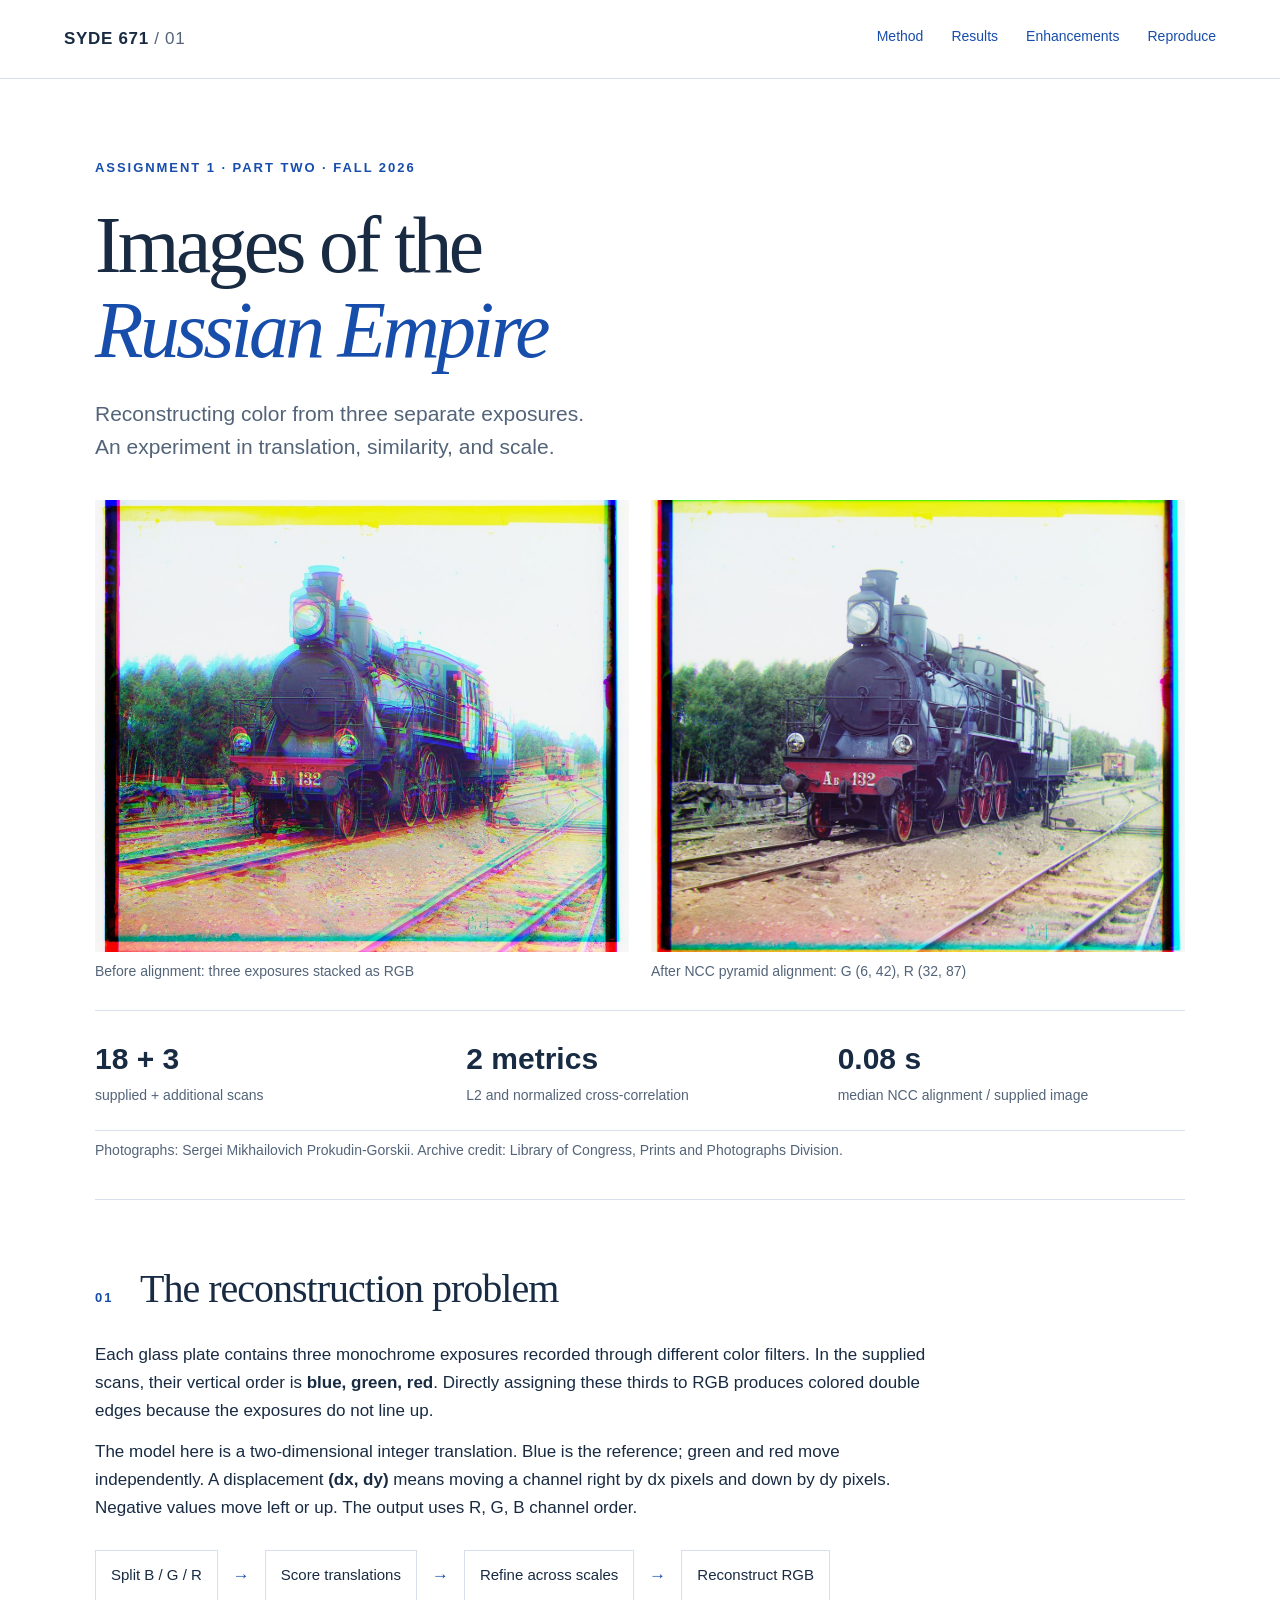
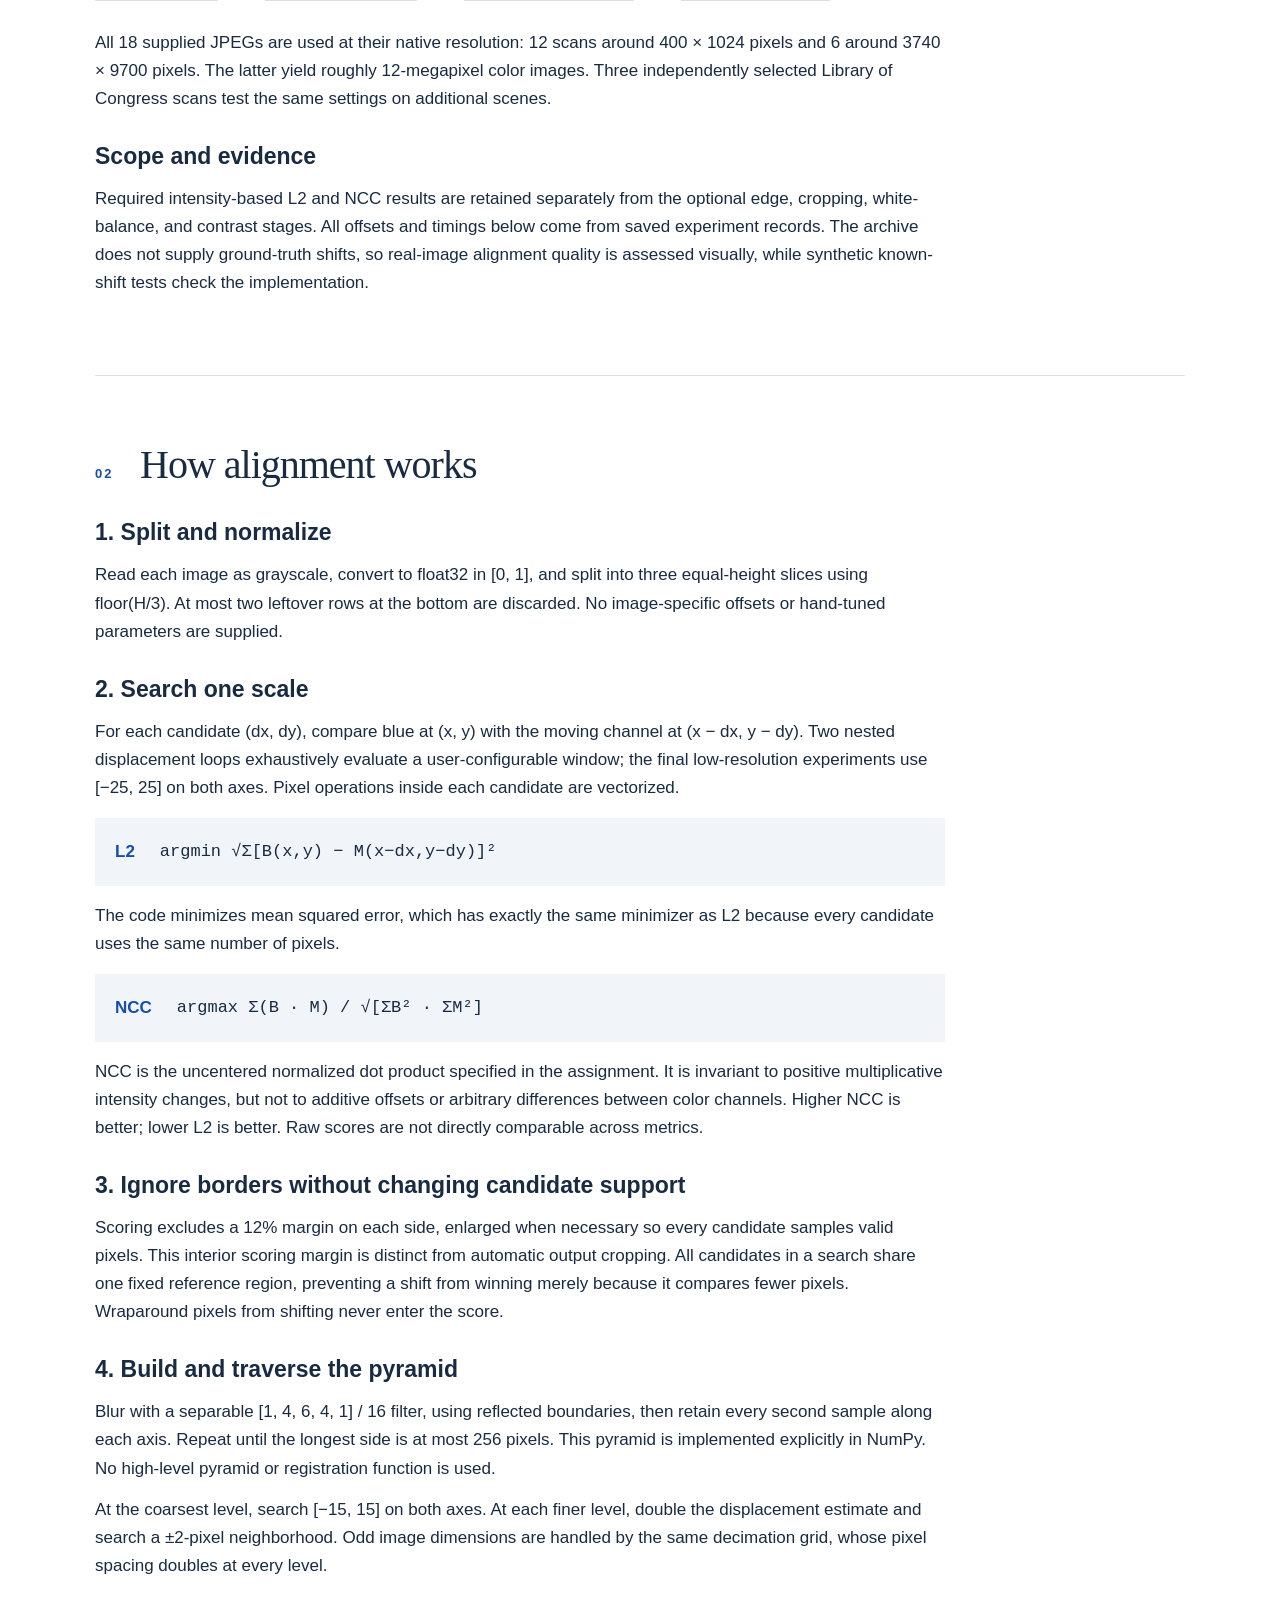
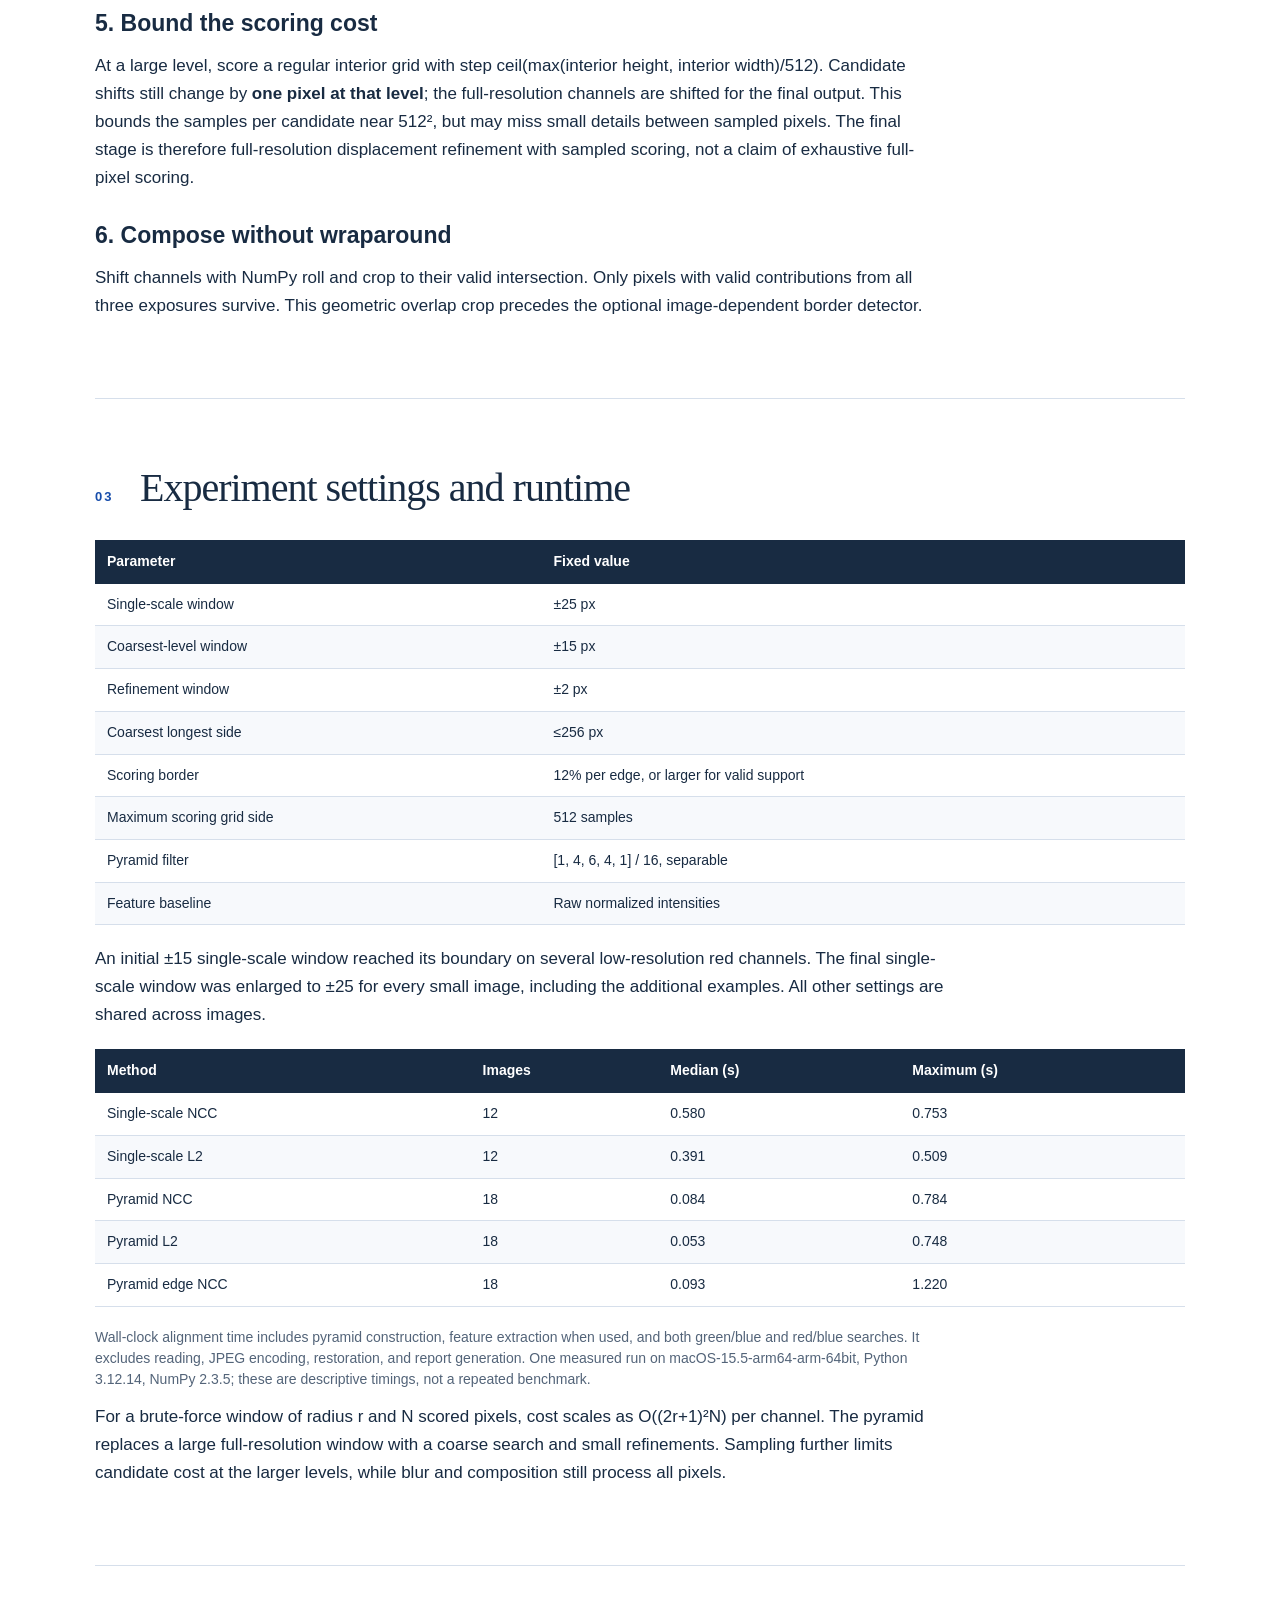
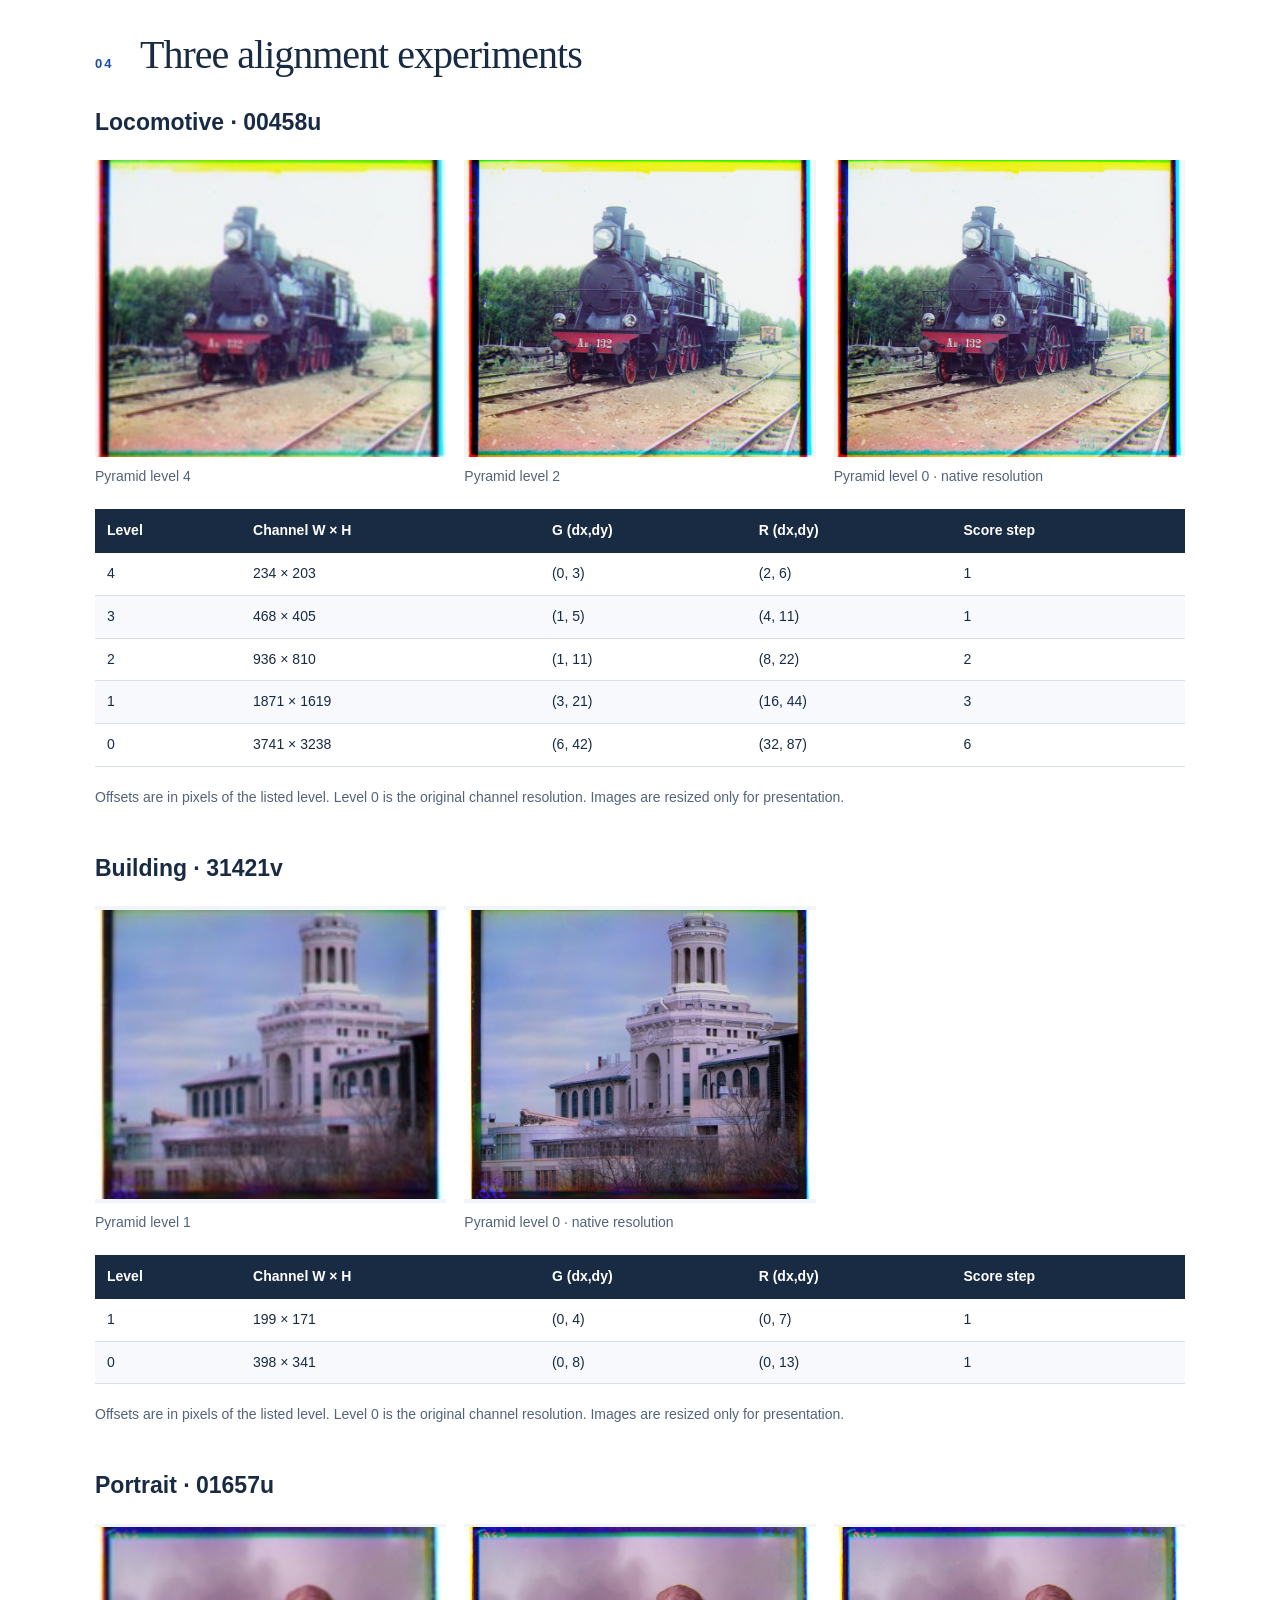
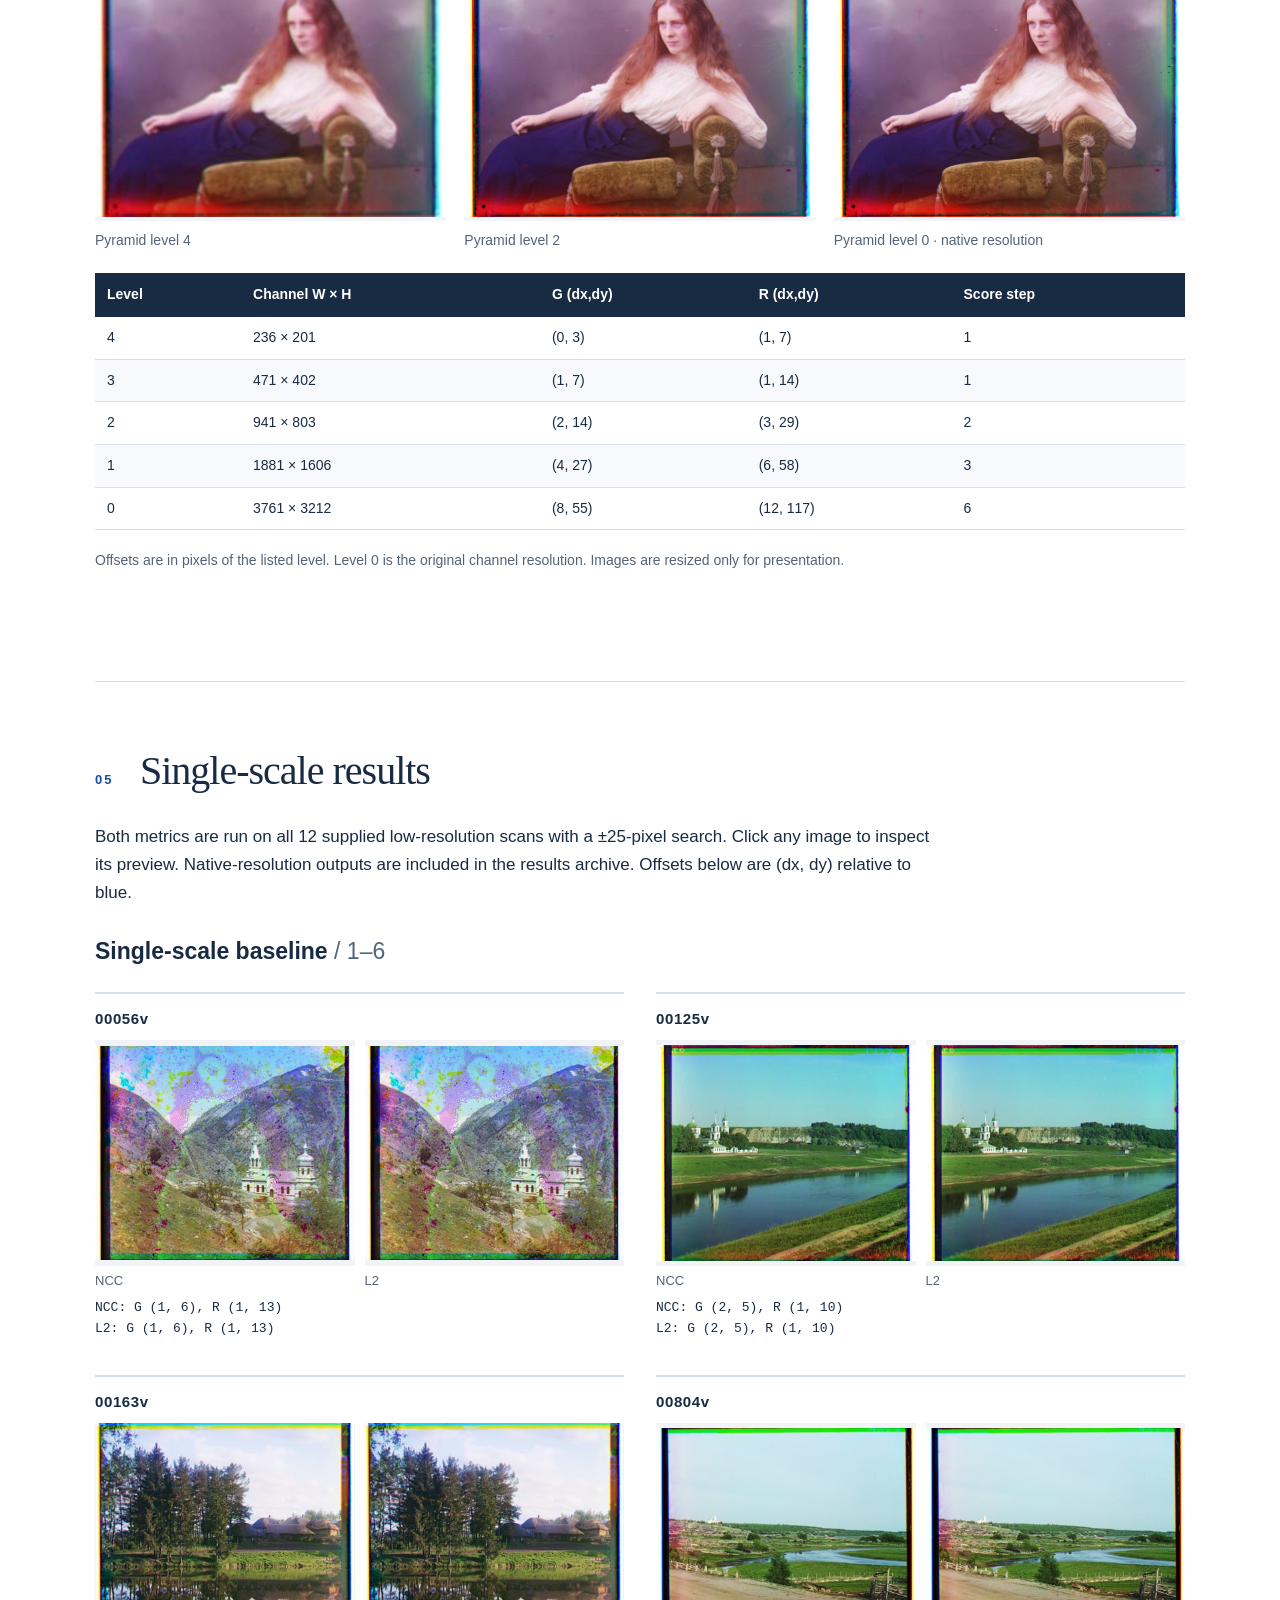
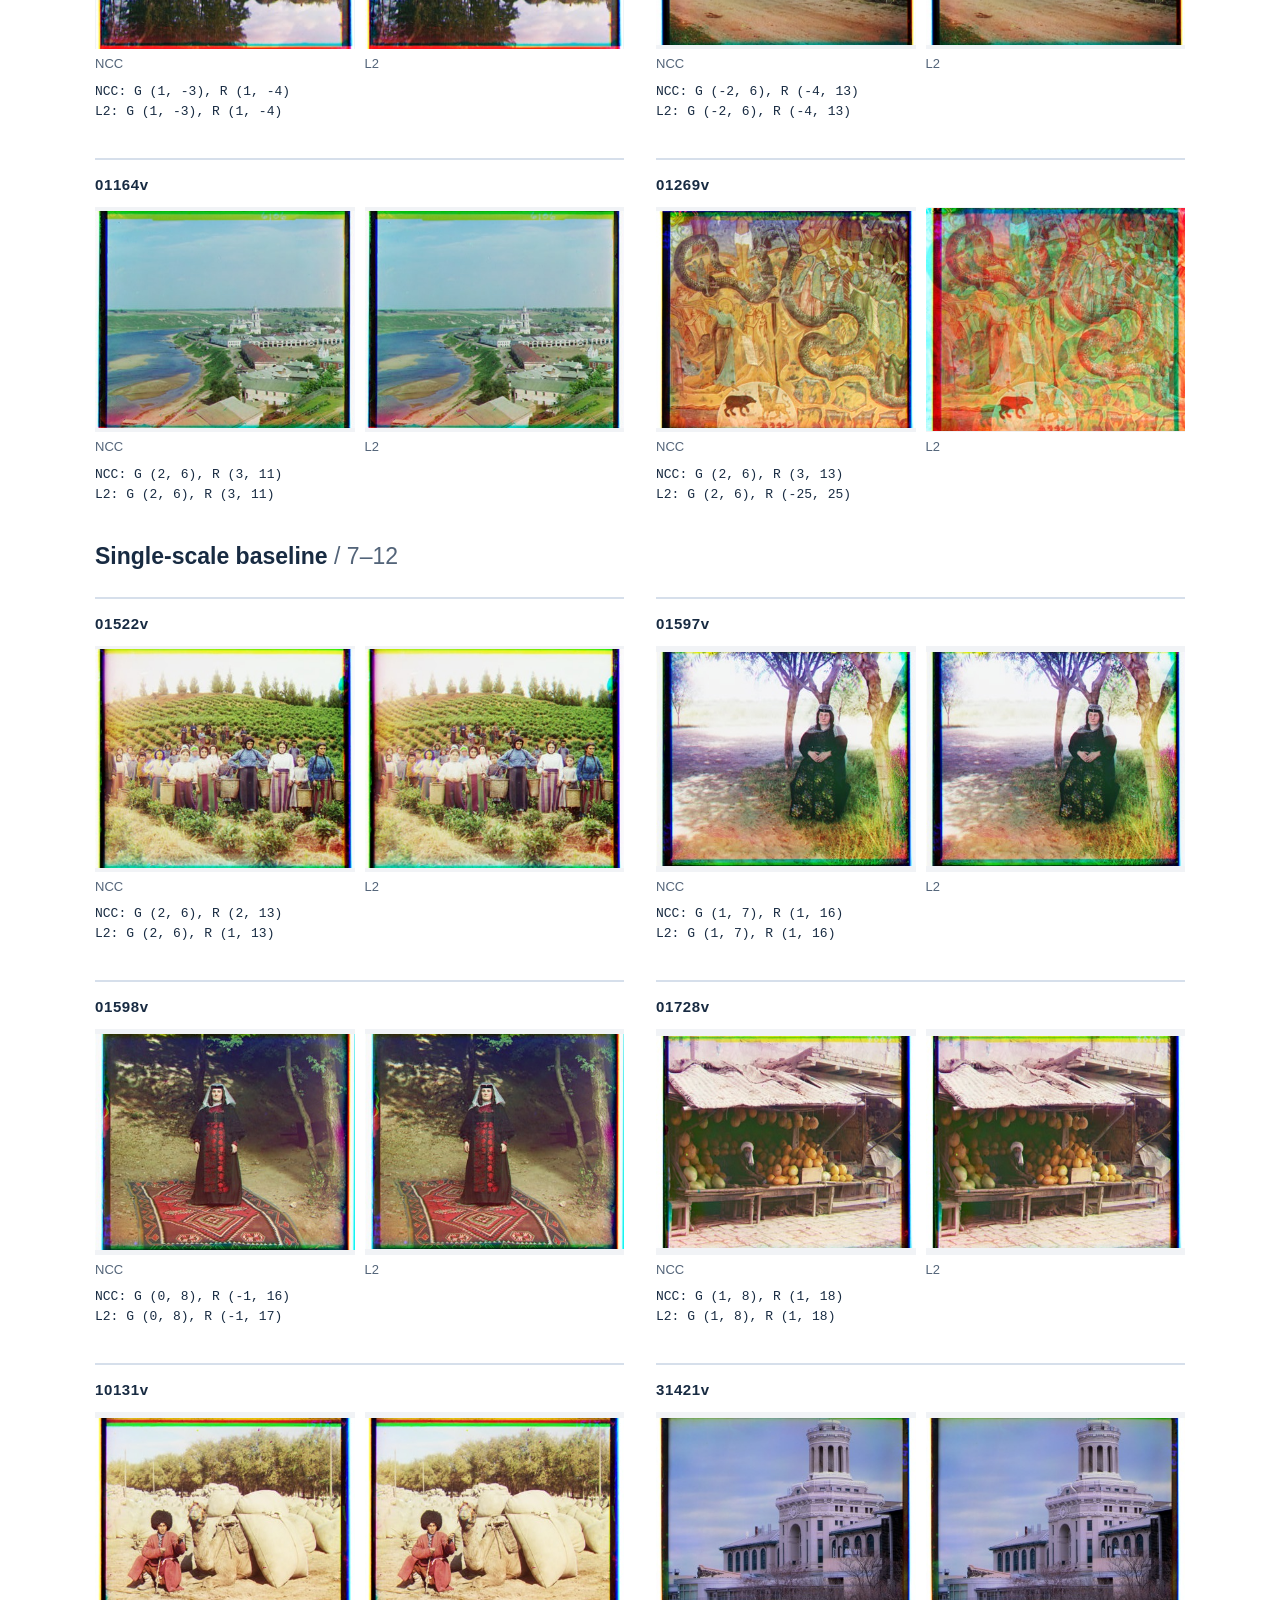
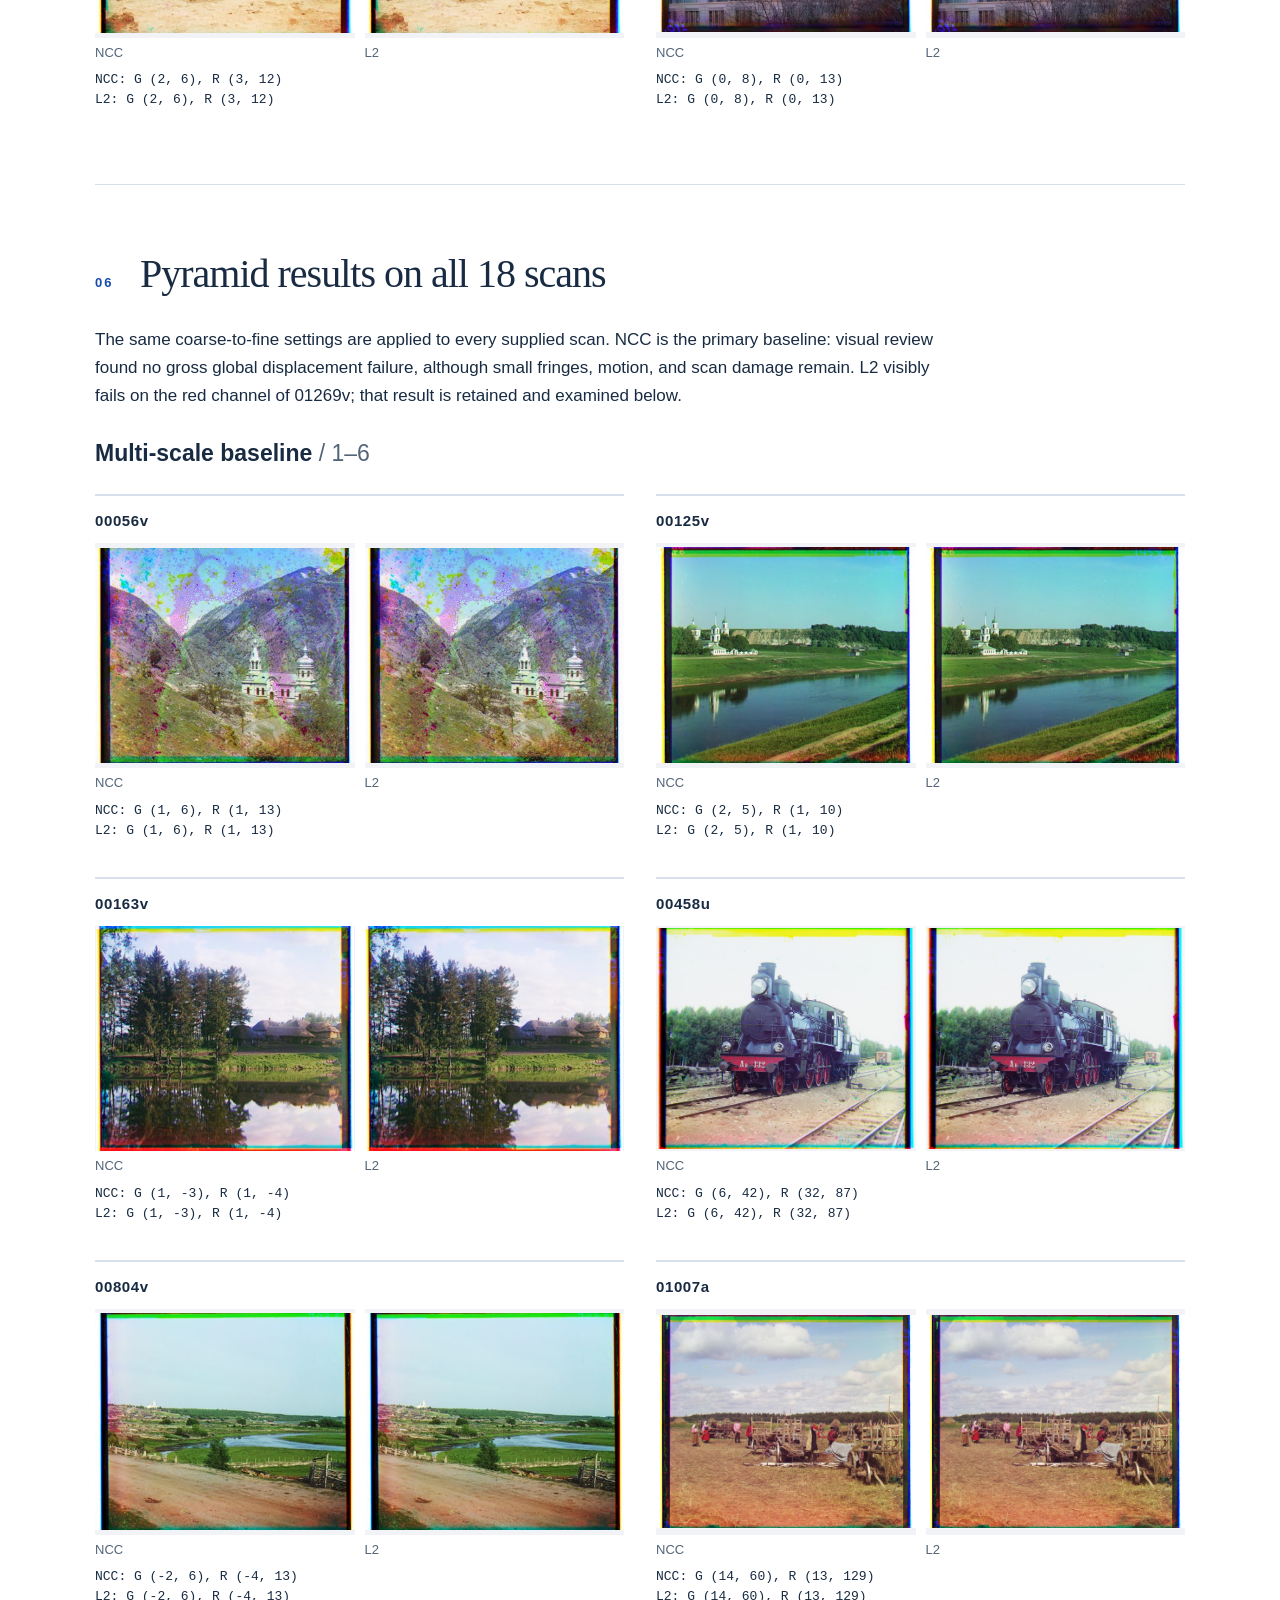
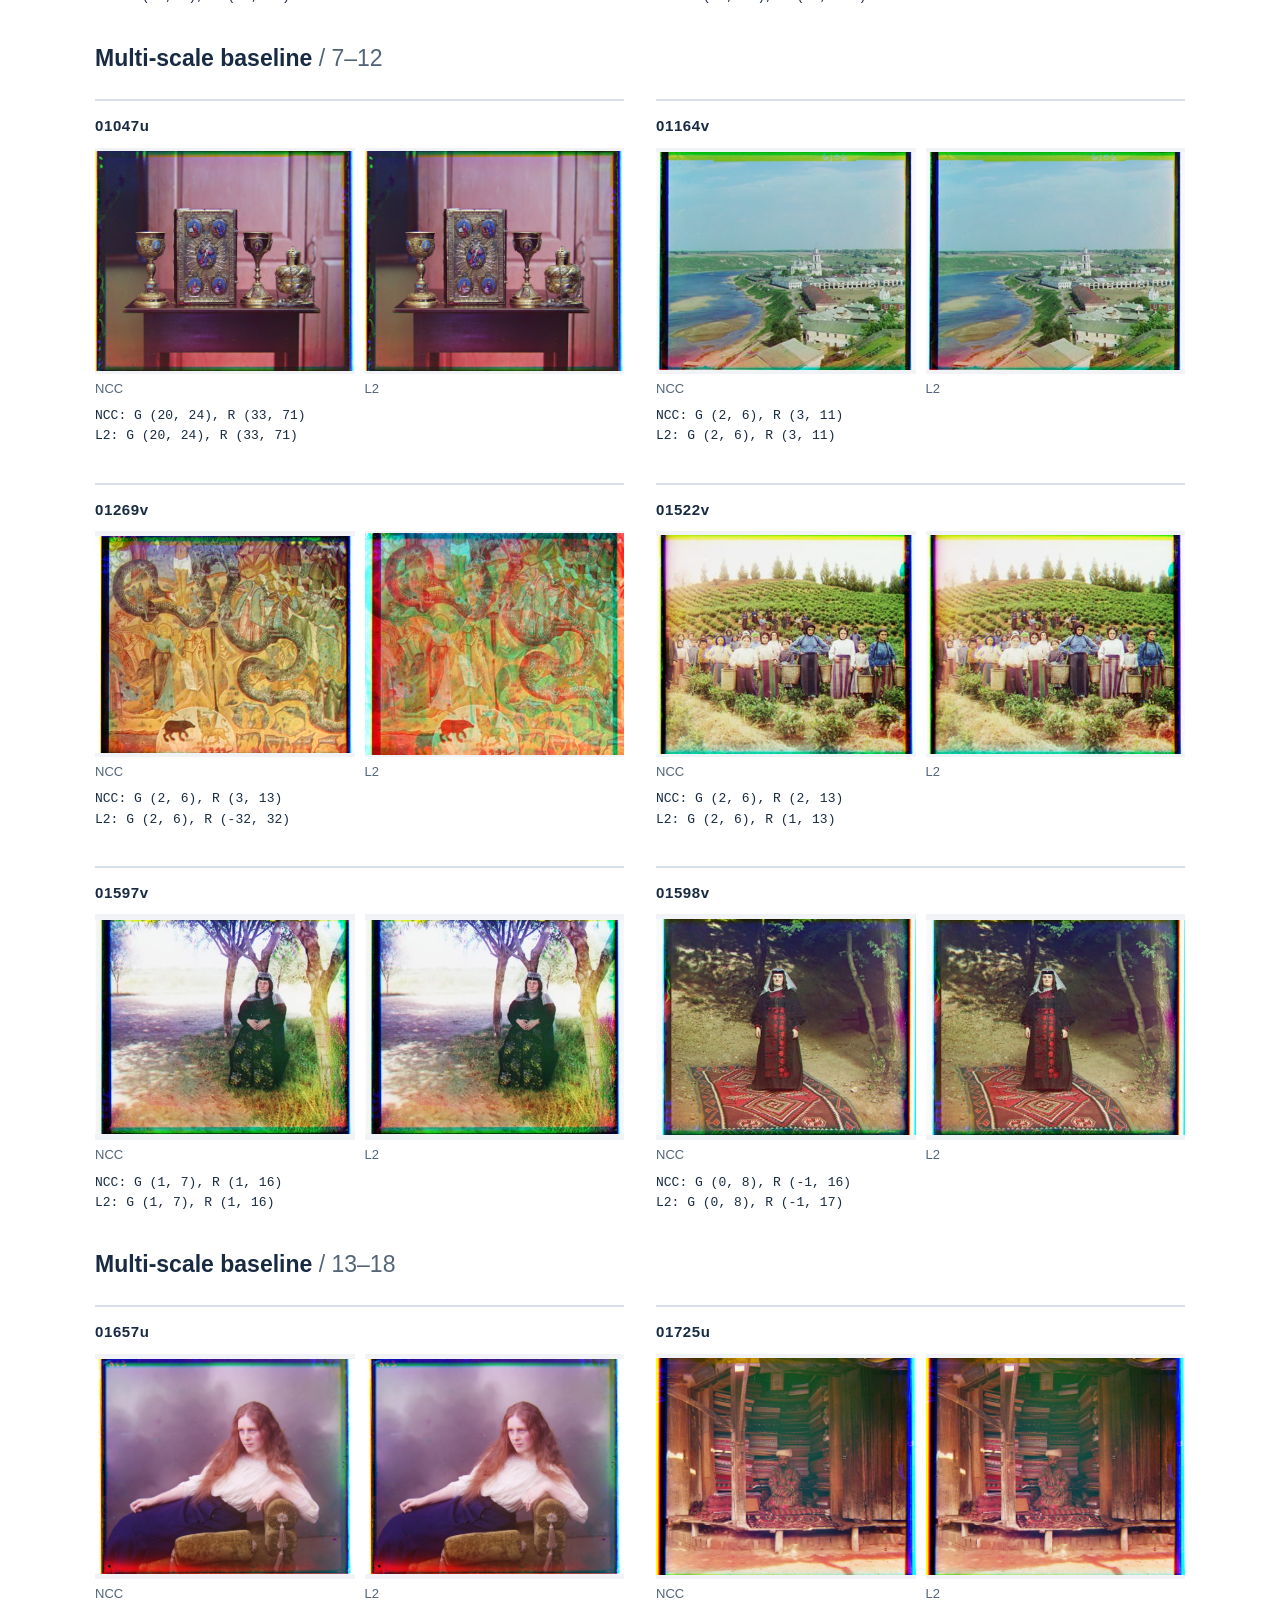
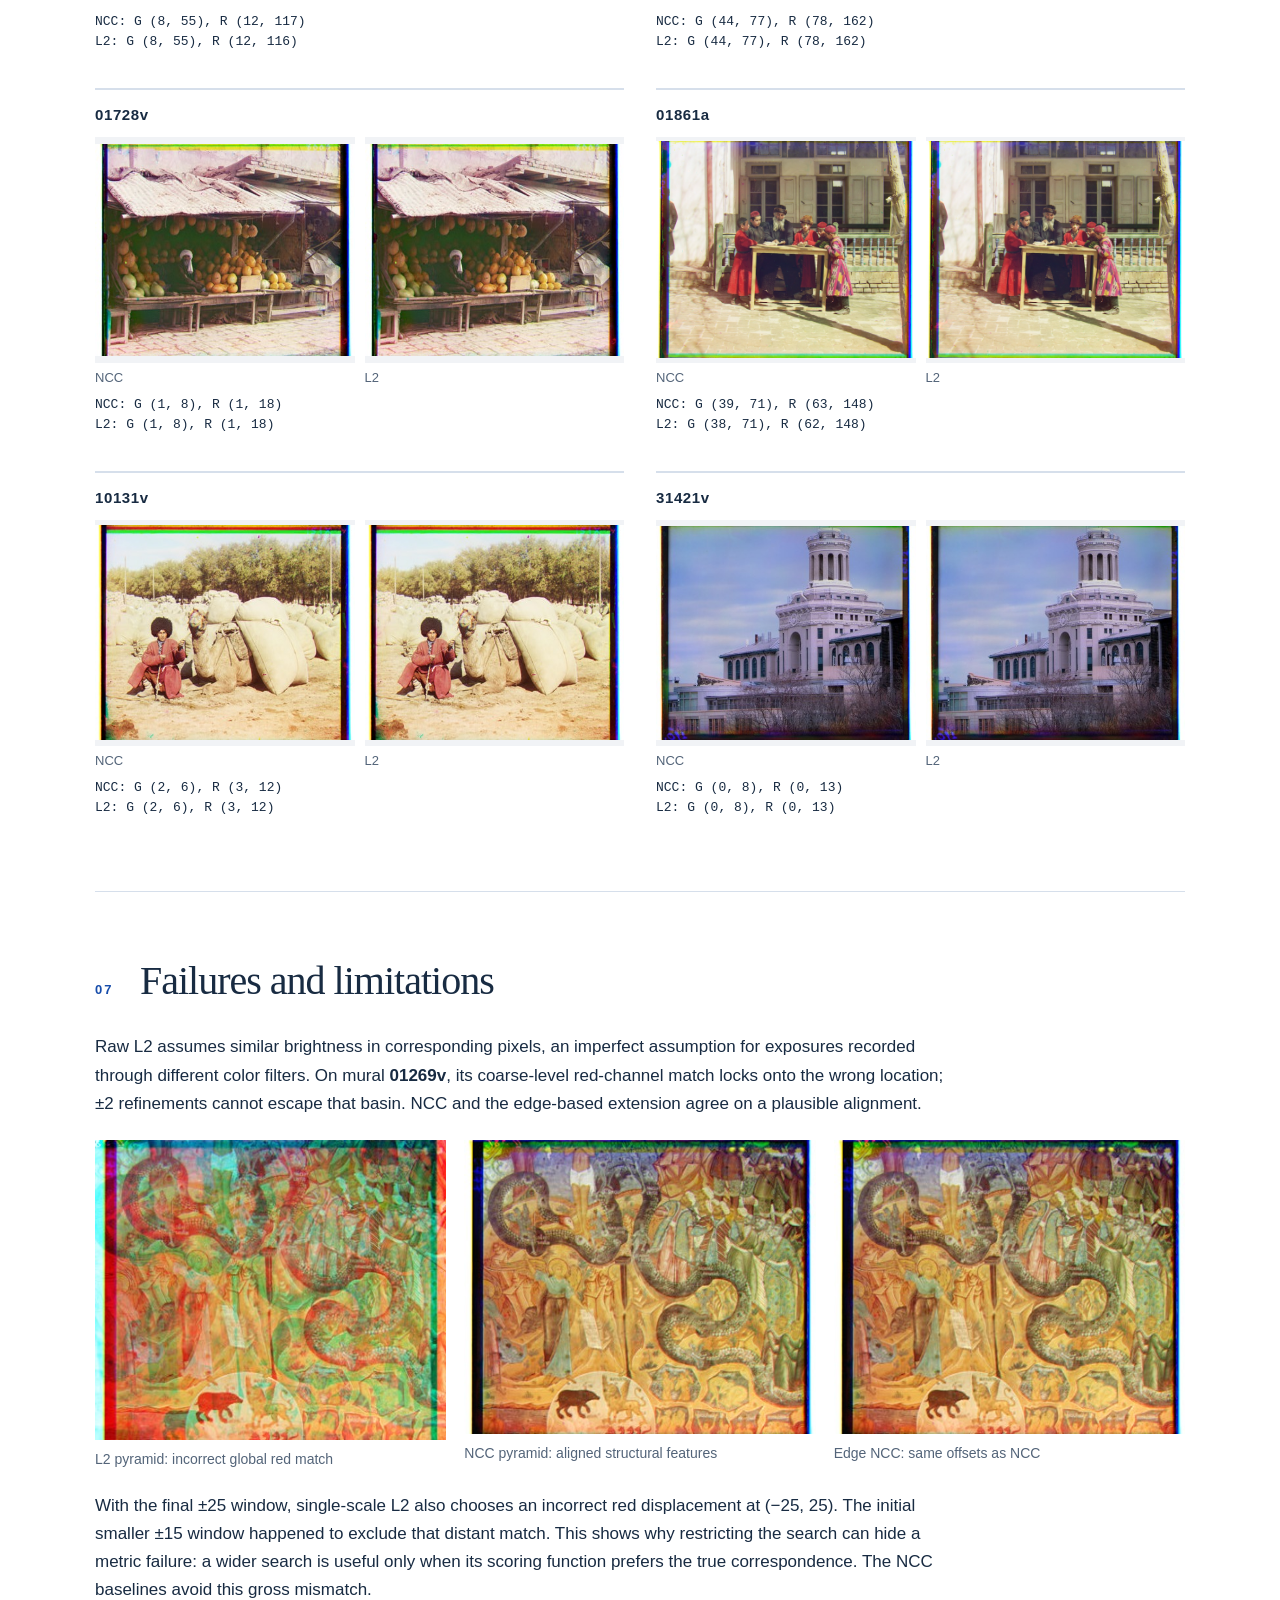
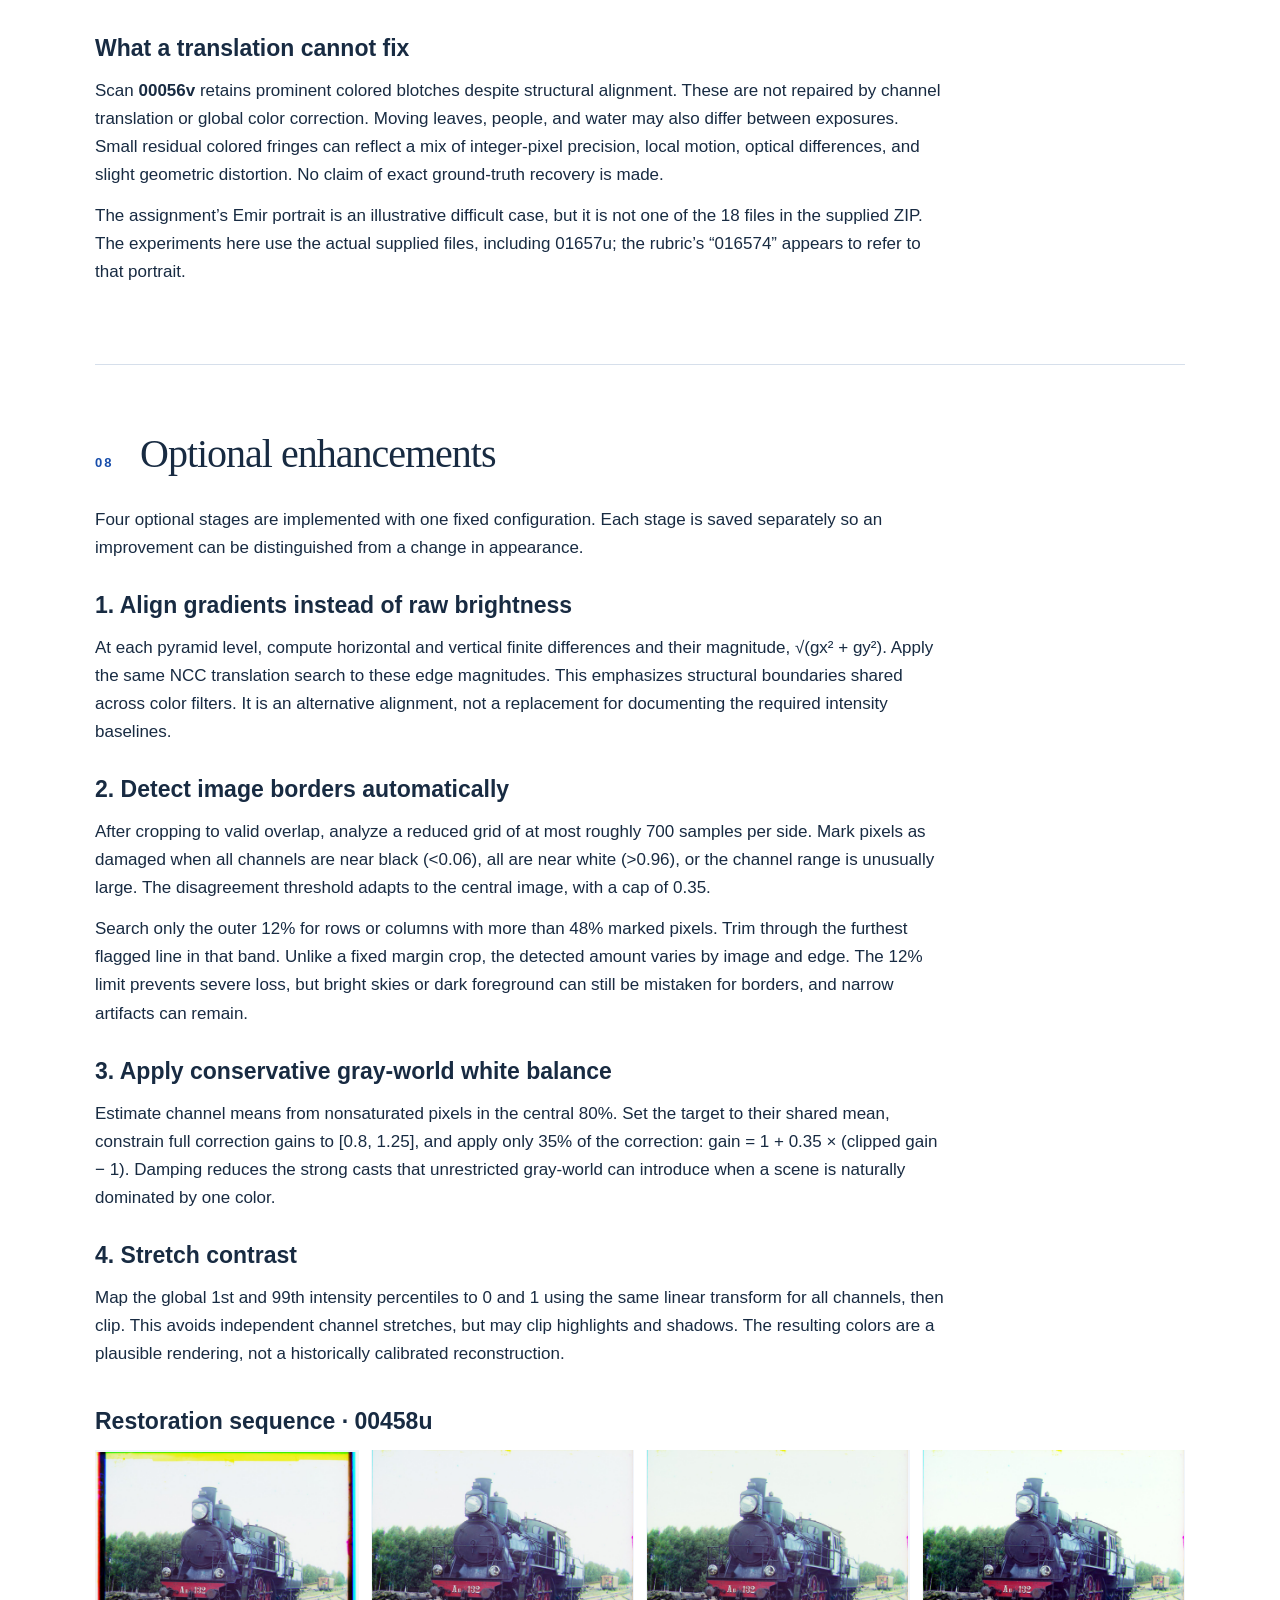
==== index.html @ 9d883484 "Publish SYDE 671 assignment 1 Part Two report" ====
<!doctype html><html lang="en"><head><meta charset="utf-8"><meta name="viewport" content="width=device-width,initial-scale=1"><title>Images of the Russian Empire | SYDE 671</title><meta name="description" content="A reproducible study of color-channel alignment with L2, NCC, image pyramids and automatic restoration."><link rel="stylesheet" href="style.css"></head><body><header class="masthead"><a class="wordmark" href="#top">SYDE 671 <span>/ 01</span></a><nav aria-label="Report sections"><a href="#method">Method</a><a href="#results">Results</a><a href="#enhancements">Enhancements</a><a href="#reproduce">Reproduce</a></nav></header>
    <main id="top"><section class="cover"><p class="eyebrow">Assignment 1 · Part Two · Fall 2026</p><h1>Images of the<br><em>Russian Empire</em></h1><p class="lede">Reconstructing color from three separate exposures.<br>An experiment in translation, similarity, and scale.</p><div class="hero-pair"><figure class=""><a href="images/00458u-unaligned.jpg"><img src="images/00458u-unaligned.jpg" width="1000" height="866" alt="Before alignment: three exposures stacked as RGB" loading="lazy"></a><figcaption>Before alignment: three exposures stacked as RGB</figcaption></figure><figure class=""><a href="images/00458u-pyramid_ncc.jpg"><img src="images/00458u-pyramid_ncc.jpg" width="1200" height="1019" alt="After NCC pyramid alignment: G (6, 42), R (32, 87)" loading="lazy"></a><figcaption>After NCC pyramid alignment: G (6, 42), R (32, 87)</figcaption></figure></div><div class="stats"><div><strong>18 + 3</strong><span>supplied + additional scans</span></div><div><strong>2 metrics</strong><span>L2 and normalized cross-correlation</span></div><div><strong>0.08 s</strong><span>median NCC alignment / supplied image</span></div></div><p class="caption">Photographs: Sergei Mikhailovich Prokudin-Gorskii. Archive credit: Library of Congress, Prints and Photographs Division.</p></section><section class="report-section " id="overview"><div class="section-title"><span>01</span><h2>The reconstruction problem</h2></div><p>Each glass plate contains three monochrome exposures recorded through different color filters. In the supplied scans, their vertical order is <strong>blue, green, red</strong>. Directly assigning these thirds to RGB produces colored double edges because the exposures do not line up.</p><p>The model here is a two-dimensional integer translation. Blue is the reference; green and red move independently. A displacement <strong>(dx, dy)</strong> means moving a channel right by dx pixels and down by dy pixels. Negative values move left or up. The output uses R, G, B channel order.</p><div class="pipeline"><span>Split B / G / R</span><b>→</b><span>Score translations</span><b>→</b><span>Refine across scales</span><b>→</b><span>Reconstruct RGB</span></div><p>All 18 supplied JPEGs are used at their native resolution: 12 scans around 400 × 1024 pixels and 6 around 3740 × 9700 pixels. The latter yield roughly 12-megapixel color images. Three independently selected Library of Congress scans test the same settings on additional scenes.</p><h3>Scope and evidence</h3><p>Required intensity-based L2 and NCC results are retained separately from the optional edge, cropping, white-balance, and contrast stages. All offsets and timings below come from saved experiment records. The archive does not supply ground-truth shifts, so real-image alignment quality is assessed visually, while synthetic known-shift tests check the implementation.</p></section><section class="report-section " id="method"><div class="section-title"><span>02</span><h2>How alignment works</h2></div><h3>1. Split and normalize</h3><p>Read each image as grayscale, convert to float32 in [0, 1], and split into three equal-height slices using floor(H/3). At most two leftover rows at the bottom are discarded. No image-specific offsets or hand-tuned parameters are supplied.</p><h3>2. Search one scale</h3><p>For each candidate (dx, dy), compare blue at (x, y) with the moving channel at (x − dx, y − dy). Two nested displacement loops exhaustively evaluate a user-configurable window; the final low-resolution experiments use [−25, 25] on both axes. Pixel operations inside each candidate are vectorized.</p><div class="formula"><span>L2</span><code>argmin √Σ[B(x,y) − M(x−dx,y−dy)]²</code></div><p>The code minimizes mean squared error, which has exactly the same minimizer as L2 because every candidate uses the same number of pixels.</p><div class="formula"><span>NCC</span><code>argmax Σ(B · M) / √[ΣB² · ΣM²]</code></div><p>NCC is the uncentered normalized dot product specified in the assignment. It is invariant to positive multiplicative intensity changes, but not to additive offsets or arbitrary differences between color channels. Higher NCC is better; lower L2 is better. Raw scores are not directly comparable across metrics.</p><h3>3. Ignore borders without changing candidate support</h3><p>Scoring excludes a 12% margin on each side, enlarged when necessary so every candidate samples valid pixels. This interior scoring margin is distinct from automatic output cropping. All candidates in a search share one fixed reference region, preventing a shift from winning merely because it compares fewer pixels. Wraparound pixels from shifting never enter the score.</p><h3>4. Build and traverse the pyramid</h3><p>Blur with a separable [1, 4, 6, 4, 1] / 16 filter, using reflected boundaries, then retain every second sample along each axis. Repeat until the longest side is at most 256 pixels. This pyramid is implemented explicitly in NumPy. No high-level pyramid or registration function is used.</p><p>At the coarsest level, search [−15, 15] on both axes. At each finer level, double the displacement estimate and search a ±2-pixel neighborhood. Odd image dimensions are handled by the same decimation grid, whose pixel spacing doubles at every level.</p><h3>5. Bound the scoring cost</h3><p>At a large level, score a regular interior grid with step ceil(max(interior height, interior width)/512). Candidate shifts still change by <strong>one pixel at that level</strong>; the full-resolution channels are shifted for the final output. This bounds the samples per candidate near 512², but may miss small details between sampled pixels. The final stage is therefore full-resolution displacement refinement with sampled scoring, not a claim of exhaustive full-pixel scoring.</p><h3>6. Compose without wraparound</h3><p>Shift channels with NumPy roll and crop to their valid intersection. Only pixels with valid contributions from all three exposures survive. This geometric overlap crop precedes the optional image-dependent border detector.</p></section><section class="report-section " id="experiments"><div class="section-title"><span>03</span><h2>Experiment settings and runtime</h2></div><div class="table-scroll"><table class=""><thead><tr><th scope="col">Parameter</th><th scope="col">Fixed value</th></tr></thead><tbody><tr><td>Single-scale window</td><td>±25 px</td></tr><tr><td>Coarsest-level window</td><td>±15 px</td></tr><tr><td>Refinement window</td><td>±2 px</td></tr><tr><td>Coarsest longest side</td><td>≤256 px</td></tr><tr><td>Scoring border</td><td>12% per edge, or larger for valid support</td></tr><tr><td>Maximum scoring grid side</td><td>512 samples</td></tr><tr><td>Pyramid filter</td><td>[1, 4, 6, 4, 1] / 16, separable</td></tr><tr><td>Feature baseline</td><td>Raw normalized intensities</td></tr></tbody></table></div><p>An initial ±15 single-scale window reached its boundary on several low-resolution red channels. The final single-scale window was enlarged to ±25 for every small image, including the additional examples. All other settings are shared across images.</p><div class="table-scroll"><table class=""><thead><tr><th scope="col">Method</th><th scope="col">Images</th><th scope="col">Median (s)</th><th scope="col">Maximum (s)</th></tr></thead><tbody><tr><td>Single-scale NCC</td><td>12</td><td>0.580</td><td>0.753</td></tr><tr><td>Single-scale L2</td><td>12</td><td>0.391</td><td>0.509</td></tr><tr><td>Pyramid NCC</td><td>18</td><td>0.084</td><td>0.784</td></tr><tr><td>Pyramid L2</td><td>18</td><td>0.053</td><td>0.748</td></tr><tr><td>Pyramid edge NCC</td><td>18</td><td>0.093</td><td>1.220</td></tr></tbody></table></div><p class="caption">Wall-clock alignment time includes pyramid construction, feature extraction when used, and both green/blue and red/blue searches. It excludes reading, JPEG encoding, restoration, and report generation. One measured run on macOS-15.5-arm64-arm-64bit, Python 3.12.14, NumPy 2.3.5; these are descriptive timings, not a repeated benchmark.</p><p>For a brute-force window of radius r and N scored pixels, cost scales as O((2r+1)²N) per channel. The pyramid replaces a large full-resolution window with a coarse search and small refinements. Sampling further limits candidate cost at the larger levels, while blur and composition still process all pixels.</p></section><section class="report-section " id="cases"><div class="section-title"><span>04</span><h2>Three alignment experiments</h2></div><article class="case-study"><h3>Locomotive · 00458u</h3><div class="intermediates"><figure class=""><a href="images/00458u-level-4.jpg"><img src="images/00458u-level-4.jpg" width="232" height="197" alt="Pyramid level 4" loading="lazy"></a><figcaption>Pyramid level 4</figcaption></figure><figure class=""><a href="images/00458u-level-2.jpg"><img src="images/00458u-level-2.jpg" width="800" height="679" alt="Pyramid level 2" loading="lazy"></a><figcaption>Pyramid level 2</figcaption></figure><figure class=""><a href="images/00458u-level-0.jpg"><img src="images/00458u-level-0.jpg" width="800" height="680" alt="Pyramid level 0 · native resolution" loading="lazy"></a><figcaption>Pyramid level 0 · native resolution</figcaption></figure></div><div class="table-scroll"><table class=""><thead><tr><th scope="col">Level</th><th scope="col">Channel W × H</th><th scope="col">G (dx,dy)</th><th scope="col">R (dx,dy)</th><th scope="col">Score step</th></tr></thead><tbody><tr><td>4</td><td>234 × 203</td><td>(0, 3)</td><td>(2, 6)</td><td>1</td></tr><tr><td>3</td><td>468 × 405</td><td>(1, 5)</td><td>(4, 11)</td><td>1</td></tr><tr><td>2</td><td>936 × 810</td><td>(1, 11)</td><td>(8, 22)</td><td>2</td></tr><tr><td>1</td><td>1871 × 1619</td><td>(3, 21)</td><td>(16, 44)</td><td>3</td></tr><tr><td>0</td><td>3741 × 3238</td><td>(6, 42)</td><td>(32, 87)</td><td>6</td></tr></tbody></table></div><p class="caption">Offsets are in pixels of the listed level. Level 0 is the original channel resolution. Images are resized only for presentation.</p></article><article class="case-study"><h3>Building · 31421v</h3><div class="intermediates"><figure class=""><a href="images/31421v-level-1.jpg"><img src="images/31421v-level-1.jpg" width="199" height="164" alt="Pyramid level 1" loading="lazy"></a><figcaption>Pyramid level 1</figcaption></figure><figure class=""><a href="images/31421v-level-0.jpg"><img src="images/31421v-level-0.jpg" width="398" height="328" alt="Pyramid level 0 · native resolution" loading="lazy"></a><figcaption>Pyramid level 0 · native resolution</figcaption></figure></div><div class="table-scroll"><table class=""><thead><tr><th scope="col">Level</th><th scope="col">Channel W × H</th><th scope="col">G (dx,dy)</th><th scope="col">R (dx,dy)</th><th scope="col">Score step</th></tr></thead><tbody><tr><td>1</td><td>199 × 171</td><td>(0, 4)</td><td>(0, 7)</td><td>1</td></tr><tr><td>0</td><td>398 × 341</td><td>(0, 8)</td><td>(0, 13)</td><td>1</td></tr></tbody></table></div><p class="caption">Offsets are in pixels of the listed level. Level 0 is the original channel resolution. Images are resized only for presentation.</p></article><article class="case-study"><h3>Portrait · 01657u</h3><div class="intermediates"><figure class=""><a href="images/01657u-level-4.jpg"><img src="images/01657u-level-4.jpg" width="235" height="194" alt="Pyramid level 4" loading="lazy"></a><figcaption>Pyramid level 4</figcaption></figure><figure class=""><a href="images/01657u-level-2.jpg"><img src="images/01657u-level-2.jpg" width="800" height="660" alt="Pyramid level 2" loading="lazy"></a><figcaption>Pyramid level 2</figcaption></figure><figure class=""><a href="images/01657u-level-0.jpg"><img src="images/01657u-level-0.jpg" width="800" height="660" alt="Pyramid level 0 · native resolution" loading="lazy"></a><figcaption>Pyramid level 0 · native resolution</figcaption></figure></div><div class="table-scroll"><table class=""><thead><tr><th scope="col">Level</th><th scope="col">Channel W × H</th><th scope="col">G (dx,dy)</th><th scope="col">R (dx,dy)</th><th scope="col">Score step</th></tr></thead><tbody><tr><td>4</td><td>236 × 201</td><td>(0, 3)</td><td>(1, 7)</td><td>1</td></tr><tr><td>3</td><td>471 × 402</td><td>(1, 7)</td><td>(1, 14)</td><td>1</td></tr><tr><td>2</td><td>941 × 803</td><td>(2, 14)</td><td>(3, 29)</td><td>2</td></tr><tr><td>1</td><td>1881 × 1606</td><td>(4, 27)</td><td>(6, 58)</td><td>3</td></tr><tr><td>0</td><td>3761 × 3212</td><td>(8, 55)</td><td>(12, 117)</td><td>6</td></tr></tbody></table></div><p class="caption">Offsets are in pixels of the listed level. Level 0 is the original channel resolution. Images are resized only for presentation.</p></article></section><section class="report-section " id="single"><div class="section-title"><span>05</span><h2>Single-scale results</h2></div><p>Both metrics are run on all 12 supplied low-resolution scans with a ±25-pixel search. Click any image to inspect its preview. Native-resolution outputs are included in the results archive. Offsets below are (dx, dy) relative to blue.</p><div class="gallery-page"><h3>Single-scale baseline <span class="muted">/ 1–6</span></h3><div class="result-grid"><article class="result-card"><h4>00056v</h4><div class="pair"><figure class=""><a href="images/00056v-single_ncc.jpg"><img src="images/00056v-single_ncc.jpg" width="397" height="328" alt="NCC" loading="lazy"></a><figcaption>NCC</figcaption></figure><figure class=""><a href="images/00056v-single_l2.jpg"><img src="images/00056v-single_l2.jpg" width="397" height="328" alt="L2" loading="lazy"></a><figcaption>L2</figcaption></figure></div><p class="offsets">NCC: G (1, 6), R (1, 13)<br>L2: G (1, 6), R (1, 13)</p></article><article class="result-card"><h4>00125v</h4><div class="pair"><figure class=""><a href="images/00125v-single_ncc.jpg"><img src="images/00125v-single_ncc.jpg" width="398" height="331" alt="NCC" loading="lazy"></a><figcaption>NCC</figcaption></figure><figure class=""><a href="images/00125v-single_l2.jpg"><img src="images/00125v-single_l2.jpg" width="398" height="331" alt="L2" loading="lazy"></a><figcaption>L2</figcaption></figure></div><p class="offsets">NCC: G (2, 5), R (1, 10)<br>L2: G (2, 5), R (1, 10)</p></article><article class="result-card"><h4>00163v</h4><div class="pair"><figure class=""><a href="images/00163v-single_ncc.jpg"><img src="images/00163v-single_ncc.jpg" width="386" height="337" alt="NCC" loading="lazy"></a><figcaption>NCC</figcaption></figure><figure class=""><a href="images/00163v-single_l2.jpg"><img src="images/00163v-single_l2.jpg" width="386" height="337" alt="L2" loading="lazy"></a><figcaption>L2</figcaption></figure></div><p class="offsets">NCC: G (1, -3), R (1, -4)<br>L2: G (1, -3), R (1, -4)</p></article><article class="result-card"><h4>00804v</h4><div class="pair"><figure class=""><a href="images/00804v-single_ncc.jpg"><img src="images/00804v-single_ncc.jpg" width="392" height="328" alt="NCC" loading="lazy"></a><figcaption>NCC</figcaption></figure><figure class=""><a href="images/00804v-single_l2.jpg"><img src="images/00804v-single_l2.jpg" width="392" height="328" alt="L2" loading="lazy"></a><figcaption>L2</figcaption></figure></div><p class="offsets">NCC: G (-2, 6), R (-4, 13)<br>L2: G (-2, 6), R (-4, 13)</p></article><article class="result-card"><h4>01164v</h4><div class="pair"><figure class=""><a href="images/01164v-single_ncc.jpg"><img src="images/01164v-single_ncc.jpg" width="393" height="330" alt="NCC" loading="lazy"></a><figcaption>NCC</figcaption></figure><figure class=""><a href="images/01164v-single_l2.jpg"><img src="images/01164v-single_l2.jpg" width="393" height="330" alt="L2" loading="lazy"></a><figcaption>L2</figcaption></figure></div><p class="offsets">NCC: G (2, 6), R (3, 11)<br>L2: G (2, 6), R (3, 11)</p></article><article class="result-card"><h4>01269v</h4><div class="pair"><figure class=""><a href="images/01269v-single_ncc.jpg"><img src="images/01269v-single_ncc.jpg" width="392" height="328" alt="NCC" loading="lazy"></a><figcaption>NCC</figcaption></figure><figure class=""><a href="images/01269v-single_l2.jpg"><img src="images/01269v-single_l2.jpg" width="368" height="316" alt="L2" loading="lazy"></a><figcaption>L2</figcaption></figure></div><p class="offsets">NCC: G (2, 6), R (3, 13)<br>L2: G (2, 6), R (-25, 25)</p></article></div></div><div class="gallery-page"><h3>Single-scale baseline <span class="muted">/ 7–12</span></h3><div class="result-grid"><article class="result-card"><h4>01522v</h4><div class="pair"><figure class=""><a href="images/01522v-single_ncc.jpg"><img src="images/01522v-single_ncc.jpg" width="389" height="328" alt="NCC" loading="lazy"></a><figcaption>NCC</figcaption></figure><figure class=""><a href="images/01522v-single_l2.jpg"><img src="images/01522v-single_l2.jpg" width="389" height="328" alt="L2" loading="lazy"></a><figcaption>L2</figcaption></figure></div><p class="offsets">NCC: G (2, 6), R (2, 13)<br>L2: G (2, 6), R (1, 13)</p></article><article class="result-card"><h4>01597v</h4><div class="pair"><figure class=""><a href="images/01597v-single_ncc.jpg"><img src="images/01597v-single_ncc.jpg" width="394" height="325" alt="NCC" loading="lazy"></a><figcaption>NCC</figcaption></figure><figure class=""><a href="images/01597v-single_l2.jpg"><img src="images/01597v-single_l2.jpg" width="394" height="325" alt="L2" loading="lazy"></a><figcaption>L2</figcaption></figure></div><p class="offsets">NCC: G (1, 7), R (1, 16)<br>L2: G (1, 7), R (1, 16)</p></article><article class="result-card"><h4>01598v</h4><div class="pair"><figure class=""><a href="images/01598v-single_ncc.jpg"><img src="images/01598v-single_ncc.jpg" width="391" height="325" alt="NCC" loading="lazy"></a><figcaption>NCC</figcaption></figure><figure class=""><a href="images/01598v-single_l2.jpg"><img src="images/01598v-single_l2.jpg" width="391" height="324" alt="L2" loading="lazy"></a><figcaption>L2</figcaption></figure></div><p class="offsets">NCC: G (0, 8), R (-1, 16)<br>L2: G (0, 8), R (-1, 17)</p></article><article class="result-card"><h4>01728v</h4><div class="pair"><figure class=""><a href="images/01728v-single_ncc.jpg"><img src="images/01728v-single_ncc.jpg" width="396" height="323" alt="NCC" loading="lazy"></a><figcaption>NCC</figcaption></figure><figure class=""><a href="images/01728v-single_l2.jpg"><img src="images/01728v-single_l2.jpg" width="396" height="323" alt="L2" loading="lazy"></a><figcaption>L2</figcaption></figure></div><p class="offsets">NCC: G (1, 8), R (1, 18)<br>L2: G (1, 8), R (1, 18)</p></article><article class="result-card"><h4>10131v</h4><div class="pair"><figure class=""><a href="images/10131v-single_ncc.jpg"><img src="images/10131v-single_ncc.jpg" width="397" height="329" alt="NCC" loading="lazy"></a><figcaption>NCC</figcaption></figure><figure class=""><a href="images/10131v-single_l2.jpg"><img src="images/10131v-single_l2.jpg" width="397" height="329" alt="L2" loading="lazy"></a><figcaption>L2</figcaption></figure></div><p class="offsets">NCC: G (2, 6), R (3, 12)<br>L2: G (2, 6), R (3, 12)</p></article><article class="result-card"><h4>31421v</h4><div class="pair"><figure class=""><a href="images/31421v-single_ncc.jpg"><img src="images/31421v-single_ncc.jpg" width="398" height="328" alt="NCC" loading="lazy"></a><figcaption>NCC</figcaption></figure><figure class=""><a href="images/31421v-single_l2.jpg"><img src="images/31421v-single_l2.jpg" width="398" height="328" alt="L2" loading="lazy"></a><figcaption>L2</figcaption></figure></div><p class="offsets">NCC: G (0, 8), R (0, 13)<br>L2: G (0, 8), R (0, 13)</p></article></div></div></section><section class="report-section " id="results"><div class="section-title"><span>06</span><h2>Pyramid results on all 18 scans</h2></div><p>The same coarse-to-fine settings are applied to every supplied scan. NCC is the primary baseline: visual review found no gross global displacement failure, although small fringes, motion, and scan damage remain. L2 visibly fails on the red channel of 01269v; that result is retained and examined below.</p><div class="gallery-page"><h3>Multi-scale baseline <span class="muted">/ 1–6</span></h3><div class="result-grid"><article class="result-card"><h4>00056v</h4><div class="pair"><figure class=""><a href="images/00056v-pyramid_ncc.jpg"><img src="images/00056v-pyramid_ncc.jpg" width="397" height="328" alt="NCC" loading="lazy"></a><figcaption>NCC</figcaption></figure><figure class=""><a href="images/00056v-pyramid_l2.jpg"><img src="images/00056v-pyramid_l2.jpg" width="397" height="328" alt="L2" loading="lazy"></a><figcaption>L2</figcaption></figure></div><p class="offsets">NCC: G (1, 6), R (1, 13)<br>L2: G (1, 6), R (1, 13)</p></article><article class="result-card"><h4>00125v</h4><div class="pair"><figure class=""><a href="images/00125v-pyramid_ncc.jpg"><img src="images/00125v-pyramid_ncc.jpg" width="398" height="331" alt="NCC" loading="lazy"></a><figcaption>NCC</figcaption></figure><figure class=""><a href="images/00125v-pyramid_l2.jpg"><img src="images/00125v-pyramid_l2.jpg" width="398" height="331" alt="L2" loading="lazy"></a><figcaption>L2</figcaption></figure></div><p class="offsets">NCC: G (2, 5), R (1, 10)<br>L2: G (2, 5), R (1, 10)</p></article><article class="result-card"><h4>00163v</h4><div class="pair"><figure class=""><a href="images/00163v-pyramid_ncc.jpg"><img src="images/00163v-pyramid_ncc.jpg" width="386" height="337" alt="NCC" loading="lazy"></a><figcaption>NCC</figcaption></figure><figure class=""><a href="images/00163v-pyramid_l2.jpg"><img src="images/00163v-pyramid_l2.jpg" width="386" height="337" alt="L2" loading="lazy"></a><figcaption>L2</figcaption></figure></div><p class="offsets">NCC: G (1, -3), R (1, -4)<br>L2: G (1, -3), R (1, -4)</p></article><article class="result-card"><h4>00458u</h4><div class="pair"><figure class=""><a href="images/00458u-pyramid_ncc.jpg"><img src="images/00458u-pyramid_ncc.jpg" width="1200" height="1019" alt="NCC" loading="lazy"></a><figcaption>NCC</figcaption></figure><figure class=""><a href="images/00458u-pyramid_l2.jpg"><img src="images/00458u-pyramid_l2.jpg" width="1200" height="1019" alt="L2" loading="lazy"></a><figcaption>L2</figcaption></figure></div><p class="offsets">NCC: G (6, 42), R (32, 87)<br>L2: G (6, 42), R (32, 87)</p></article><article class="result-card"><h4>00804v</h4><div class="pair"><figure class=""><a href="images/00804v-pyramid_ncc.jpg"><img src="images/00804v-pyramid_ncc.jpg" width="392" height="328" alt="NCC" loading="lazy"></a><figcaption>NCC</figcaption></figure><figure class=""><a href="images/00804v-pyramid_l2.jpg"><img src="images/00804v-pyramid_l2.jpg" width="392" height="328" alt="L2" loading="lazy"></a><figcaption>L2</figcaption></figure></div><p class="offsets">NCC: G (-2, 6), R (-4, 13)<br>L2: G (-2, 6), R (-4, 13)</p></article><article class="result-card"><h4>01007a</h4><div class="pair"><figure class=""><a href="images/01007a-pyramid_ncc.jpg"><img src="images/01007a-pyramid_ncc.jpg" width="1200" height="985" alt="NCC" loading="lazy"></a><figcaption>NCC</figcaption></figure><figure class=""><a href="images/01007a-pyramid_l2.jpg"><img src="images/01007a-pyramid_l2.jpg" width="1200" height="985" alt="L2" loading="lazy"></a><figcaption>L2</figcaption></figure></div><p class="offsets">NCC: G (14, 60), R (13, 129)<br>L2: G (14, 60), R (13, 129)</p></article></div></div><div class="gallery-page"><h3>Multi-scale baseline <span class="muted">/ 7–12</span></h3><div class="result-grid"><article class="result-card"><h4>01047u</h4><div class="pair"><figure class=""><a href="images/01047u-pyramid_ncc.jpg"><img src="images/01047u-pyramid_ncc.jpg" width="1200" height="1018" alt="NCC" loading="lazy"></a><figcaption>NCC</figcaption></figure><figure class=""><a href="images/01047u-pyramid_l2.jpg"><img src="images/01047u-pyramid_l2.jpg" width="1200" height="1018" alt="L2" loading="lazy"></a><figcaption>L2</figcaption></figure></div><p class="offsets">NCC: G (20, 24), R (33, 71)<br>L2: G (20, 24), R (33, 71)</p></article><article class="result-card"><h4>01164v</h4><div class="pair"><figure class=""><a href="images/01164v-pyramid_ncc.jpg"><img src="images/01164v-pyramid_ncc.jpg" width="393" height="330" alt="NCC" loading="lazy"></a><figcaption>NCC</figcaption></figure><figure class=""><a href="images/01164v-pyramid_l2.jpg"><img src="images/01164v-pyramid_l2.jpg" width="393" height="330" alt="L2" loading="lazy"></a><figcaption>L2</figcaption></figure></div><p class="offsets">NCC: G (2, 6), R (3, 11)<br>L2: G (2, 6), R (3, 11)</p></article><article class="result-card"><h4>01269v</h4><div class="pair"><figure class=""><a href="images/01269v-pyramid_ncc.jpg"><img src="images/01269v-pyramid_ncc.jpg" width="392" height="328" alt="NCC" loading="lazy"></a><figcaption>NCC</figcaption></figure><figure class=""><a href="images/01269v-pyramid_l2.jpg"><img src="images/01269v-pyramid_l2.jpg" width="361" height="309" alt="L2" loading="lazy"></a><figcaption>L2</figcaption></figure></div><p class="offsets">NCC: G (2, 6), R (3, 13)<br>L2: G (2, 6), R (-32, 32)</p></article><article class="result-card"><h4>01522v</h4><div class="pair"><figure class=""><a href="images/01522v-pyramid_ncc.jpg"><img src="images/01522v-pyramid_ncc.jpg" width="389" height="328" alt="NCC" loading="lazy"></a><figcaption>NCC</figcaption></figure><figure class=""><a href="images/01522v-pyramid_l2.jpg"><img src="images/01522v-pyramid_l2.jpg" width="389" height="328" alt="L2" loading="lazy"></a><figcaption>L2</figcaption></figure></div><p class="offsets">NCC: G (2, 6), R (2, 13)<br>L2: G (2, 6), R (1, 13)</p></article><article class="result-card"><h4>01597v</h4><div class="pair"><figure class=""><a href="images/01597v-pyramid_ncc.jpg"><img src="images/01597v-pyramid_ncc.jpg" width="394" height="325" alt="NCC" loading="lazy"></a><figcaption>NCC</figcaption></figure><figure class=""><a href="images/01597v-pyramid_l2.jpg"><img src="images/01597v-pyramid_l2.jpg" width="394" height="325" alt="L2" loading="lazy"></a><figcaption>L2</figcaption></figure></div><p class="offsets">NCC: G (1, 7), R (1, 16)<br>L2: G (1, 7), R (1, 16)</p></article><article class="result-card"><h4>01598v</h4><div class="pair"><figure class=""><a href="images/01598v-pyramid_ncc.jpg"><img src="images/01598v-pyramid_ncc.jpg" width="391" height="325" alt="NCC" loading="lazy"></a><figcaption>NCC</figcaption></figure><figure class=""><a href="images/01598v-pyramid_l2.jpg"><img src="images/01598v-pyramid_l2.jpg" width="391" height="324" alt="L2" loading="lazy"></a><figcaption>L2</figcaption></figure></div><p class="offsets">NCC: G (0, 8), R (-1, 16)<br>L2: G (0, 8), R (-1, 17)</p></article></div></div><div class="gallery-page"><h3>Multi-scale baseline <span class="muted">/ 13–18</span></h3><div class="result-grid"><article class="result-card"><h4>01657u</h4><div class="pair"><figure class=""><a href="images/01657u-pyramid_ncc.jpg"><img src="images/01657u-pyramid_ncc.jpg" width="1200" height="991" alt="NCC" loading="lazy"></a><figcaption>NCC</figcaption></figure><figure class=""><a href="images/01657u-pyramid_l2.jpg"><img src="images/01657u-pyramid_l2.jpg" width="1200" height="991" alt="L2" loading="lazy"></a><figcaption>L2</figcaption></figure></div><p class="offsets">NCC: G (8, 55), R (12, 117)<br>L2: G (8, 55), R (12, 116)</p></article><article class="result-card"><h4>01725u</h4><div class="pair"><figure class=""><a href="images/01725u-pyramid_ncc.jpg"><img src="images/01725u-pyramid_ncc.jpg" width="1200" height="1008" alt="NCC" loading="lazy"></a><figcaption>NCC</figcaption></figure><figure class=""><a href="images/01725u-pyramid_l2.jpg"><img src="images/01725u-pyramid_l2.jpg" width="1200" height="1008" alt="L2" loading="lazy"></a><figcaption>L2</figcaption></figure></div><p class="offsets">NCC: G (44, 77), R (78, 162)<br>L2: G (44, 77), R (78, 162)</p></article><article class="result-card"><h4>01728v</h4><div class="pair"><figure class=""><a href="images/01728v-pyramid_ncc.jpg"><img src="images/01728v-pyramid_ncc.jpg" width="396" height="323" alt="NCC" loading="lazy"></a><figcaption>NCC</figcaption></figure><figure class=""><a href="images/01728v-pyramid_l2.jpg"><img src="images/01728v-pyramid_l2.jpg" width="396" height="323" alt="L2" loading="lazy"></a><figcaption>L2</figcaption></figure></div><p class="offsets">NCC: G (1, 8), R (1, 18)<br>L2: G (1, 8), R (1, 18)</p></article><article class="result-card"><h4>01861a</h4><div class="pair"><figure class=""><a href="images/01861a-pyramid_ncc.jpg"><img src="images/01861a-pyramid_ncc.jpg" width="1200" height="1005" alt="NCC" loading="lazy"></a><figcaption>NCC</figcaption></figure><figure class=""><a href="images/01861a-pyramid_l2.jpg"><img src="images/01861a-pyramid_l2.jpg" width="1200" height="1005" alt="L2" loading="lazy"></a><figcaption>L2</figcaption></figure></div><p class="offsets">NCC: G (39, 71), R (63, 148)<br>L2: G (38, 71), R (62, 148)</p></article><article class="result-card"><h4>10131v</h4><div class="pair"><figure class=""><a href="images/10131v-pyramid_ncc.jpg"><img src="images/10131v-pyramid_ncc.jpg" width="397" height="329" alt="NCC" loading="lazy"></a><figcaption>NCC</figcaption></figure><figure class=""><a href="images/10131v-pyramid_l2.jpg"><img src="images/10131v-pyramid_l2.jpg" width="397" height="329" alt="L2" loading="lazy"></a><figcaption>L2</figcaption></figure></div><p class="offsets">NCC: G (2, 6), R (3, 12)<br>L2: G (2, 6), R (3, 12)</p></article><article class="result-card"><h4>31421v</h4><div class="pair"><figure class=""><a href="images/31421v-pyramid_ncc.jpg"><img src="images/31421v-pyramid_ncc.jpg" width="398" height="328" alt="NCC" loading="lazy"></a><figcaption>NCC</figcaption></figure><figure class=""><a href="images/31421v-pyramid_l2.jpg"><img src="images/31421v-pyramid_l2.jpg" width="398" height="328" alt="L2" loading="lazy"></a><figcaption>L2</figcaption></figure></div><p class="offsets">NCC: G (0, 8), R (0, 13)<br>L2: G (0, 8), R (0, 13)</p></article></div></div></section><section class="report-section " id="limitations"><div class="section-title"><span>07</span><h2>Failures and limitations</h2></div><p>Raw L2 assumes similar brightness in corresponding pixels, an imperfect assumption for exposures recorded through different color filters. On mural <strong>01269v</strong>, its coarse-level red-channel match locks onto the wrong location; ±2 refinements cannot escape that basin. NCC and the edge-based extension agree on a plausible alignment.</p><div class="triplet"><figure class=""><a href="images/01269v-pyramid_l2.jpg"><img src="images/01269v-pyramid_l2.jpg" width="361" height="309" alt="L2 pyramid: incorrect global red match" loading="lazy"></a><figcaption>L2 pyramid: incorrect global red match</figcaption></figure><figure class=""><a href="images/01269v-pyramid_ncc.jpg"><img src="images/01269v-pyramid_ncc.jpg" width="392" height="328" alt="NCC pyramid: aligned structural features" loading="lazy"></a><figcaption>NCC pyramid: aligned structural features</figcaption></figure><figure class=""><a href="images/01269v-edges_ncc.jpg"><img src="images/01269v-edges_ncc.jpg" width="392" height="328" alt="Edge NCC: same offsets as NCC" loading="lazy"></a><figcaption>Edge NCC: same offsets as NCC</figcaption></figure></div><p>With the final ±25 window, single-scale L2 also chooses an incorrect red displacement at (−25, 25). The initial smaller ±15 window happened to exclude that distant match. This shows why restricting the search can hide a metric failure: a wider search is useful only when its scoring function prefers the true correspondence. The NCC baselines avoid this gross mismatch.</p><h3>What a translation cannot fix</h3><p>Scan <strong>00056v</strong> retains prominent colored blotches despite structural alignment. These are not repaired by channel translation or global color correction. Moving leaves, people, and water may also differ between exposures. Small residual colored fringes can reflect a mix of integer-pixel precision, local motion, optical differences, and slight geometric distortion. No claim of exact ground-truth recovery is made.</p><p>The assignment’s Emir portrait is an illustrative difficult case, but it is not one of the 18 files in the supplied ZIP. The experiments here use the actual supplied files, including 01657u; the rubric’s “016574” appears to refer to that portrait.</p></section><section class="report-section " id="enhancements"><div class="section-title"><span>08</span><h2>Optional enhancements</h2></div><p>Four optional stages are implemented with one fixed configuration. Each stage is saved separately so an improvement can be distinguished from a change in appearance.</p><h3>1. Align gradients instead of raw brightness</h3><p>At each pyramid level, compute horizontal and vertical finite differences and their magnitude, √(gx² + gy²). Apply the same NCC translation search to these edge magnitudes. This emphasizes structural boundaries shared across color filters. It is an alternative alignment, not a replacement for documenting the required intensity baselines.</p><h3>2. Detect image borders automatically</h3><p>After cropping to valid overlap, analyze a reduced grid of at most roughly 700 samples per side. Mark pixels as damaged when all channels are near black (&lt;0.06), all are near white (&gt;0.96), or the channel range is unusually large. The disagreement threshold adapts to the central image, with a cap of 0.35.</p><p>Search only the outer 12% for rows or columns with more than 48% marked pixels. Trim through the furthest flagged line in that band. Unlike a fixed margin crop, the detected amount varies by image and edge. The 12% limit prevents severe loss, but bright skies or dark foreground can still be mistaken for borders, and narrow artifacts can remain.</p><h3>3. Apply conservative gray-world white balance</h3><p>Estimate channel means from nonsaturated pixels in the central 80%. Set the target to their shared mean, constrain full correction gains to [0.8, 1.25], and apply only 35% of the correction: gain = 1 + 0.35 × (clipped gain − 1). Damping reduces the strong casts that unrestricted gray-world can introduce when a scene is naturally dominated by one color.</p><h3>4. Stretch contrast</h3><p>Map the global 1st and 99th intensity percentiles to 0 and 1 using the same linear transform for all channels, then clip. This avoids independent channel stretches, but may clip highlights and shadows. The resulting colors are a plausible rendering, not a historically calibrated reconstruction.</p><article class="enhance-case"><h3>Restoration sequence · 00458u</h3><div class="stages"><figure class=""><a href="images/00458u-edges_ncc.jpg"><img src="images/00458u-edges_ncc.jpg" width="1200" height="1020" alt="1 · Edge-aligned, valid overlap" loading="lazy"></a><figcaption>1 · Edge-aligned, valid overlap</figcaption></figure><figure class=""><a href="images/00458u-cropped.jpg"><img src="images/00458u-cropped.jpg" width="1200" height="1045" alt="2 · Detected border crop" loading="lazy"></a><figcaption>2 · Detected border crop</figcaption></figure><figure class=""><a href="images/00458u-balanced.jpg"><img src="images/00458u-balanced.jpg" width="1200" height="1045" alt="3 · Damped white balance" loading="lazy"></a><figcaption>3 · Damped white balance</figcaption></figure><figure class=""><a href="images/00458u-enhanced.jpg"><img src="images/00458u-enhanced.jpg" width="1200" height="1045" alt="4 · Global contrast stretch" loading="lazy"></a><figcaption>4 · Global contrast stretch</figcaption></figure></div><p class="caption">Detected crop box in overlap coordinates: [149, 127, 3551, 3089]. RGB gains: 0.999, 1.013, 0.988. Retained area: 83.2% of the original single-channel area.</p></article><article class="enhance-case"><h3>Restoration sequence · 01657u</h3><div class="stages"><figure class=""><a href="images/01657u-edges_ncc.jpg"><img src="images/01657u-edges_ncc.jpg" width="1200" height="990" alt="1 · Edge-aligned, valid overlap" loading="lazy"></a><figcaption>1 · Edge-aligned, valid overlap</figcaption></figure><figure class=""><a href="images/01657u-cropped.jpg"><img src="images/01657u-cropped.jpg" width="1200" height="996" alt="2 · Detected border crop" loading="lazy"></a><figcaption>2 · Detected border crop</figcaption></figure><figure class=""><a href="images/01657u-balanced.jpg"><img src="images/01657u-balanced.jpg" width="1200" height="996" alt="3 · Damped white balance" loading="lazy"></a><figcaption>3 · Damped white balance</figcaption></figure><figure class=""><a href="images/01657u-enhanced.jpg"><img src="images/01657u-enhanced.jpg" width="1200" height="996" alt="4 · Global contrast stretch" loading="lazy"></a><figcaption>4 · Global contrast stretch</figcaption></figure></div><p class="caption">Detected crop box in overlap coordinates: [169, 107, 3633, 2981]. RGB gains: 0.956, 1.055, 1.002. Retained area: 82.4% of the original single-channel area.</p></article><article class="enhance-case"><h3>Restoration sequence · 01164v</h3><div class="stages"><figure class=""><a href="images/01164v-edges_ncc.jpg"><img src="images/01164v-edges_ncc.jpg" width="393" height="330" alt="1 · Edge-aligned, valid overlap" loading="lazy"></a><figcaption>1 · Edge-aligned, valid overlap</figcaption></figure><figure class=""><a href="images/01164v-cropped.jpg"><img src="images/01164v-cropped.jpg" width="356" height="312" alt="2 · Detected border crop" loading="lazy"></a><figcaption>2 · Detected border crop</figcaption></figure><figure class=""><a href="images/01164v-balanced.jpg"><img src="images/01164v-balanced.jpg" width="356" height="312" alt="3 · Damped white balance" loading="lazy"></a><figcaption>3 · Damped white balance</figcaption></figure><figure class=""><a href="images/01164v-enhanced.jpg"><img src="images/01164v-enhanced.jpg" width="356" height="312" alt="4 · Global contrast stretch" loading="lazy"></a><figcaption>4 · Global contrast stretch</figcaption></figure></div><p class="caption">Detected crop box in overlap coordinates: [19, 14, 375, 326]. RGB gains: 1.045, 0.975, 0.988. Retained area: 82.2% of the original single-channel area.</p></article></section><section class="report-section " id="enhanced-gallery"><div class="section-title"><span>09</span><h2>Enhanced results</h2></div><p>These previews apply edge NCC, detected cropping, damped white balance, and contrast in that order. The baseline results above remain the evidence for the required L2/NCC experiment. Color corrections are not universally preferable; the unchanged baselines and intermediate stages are retained.</p><div class="gallery-page"><div class="enhanced-grid"><article class="result-card"><h4>00056v</h4><figure class=""><a href="images/00056v-enhanced.jpg"><img src="images/00056v-enhanced.jpg" width="364" height="285" alt="Enhanced reconstruction" loading="lazy"></a><figcaption>Enhanced reconstruction</figcaption></figure></article><article class="result-card"><h4>00125v</h4><figure class=""><a href="images/00125v-enhanced.jpg"><img src="images/00125v-enhanced.jpg" width="358" height="283" alt="Enhanced reconstruction" loading="lazy"></a><figcaption>Enhanced reconstruction</figcaption></figure></article><article class="result-card"><h4>00163v</h4><figure class=""><a href="images/00163v-enhanced.jpg"><img src="images/00163v-enhanced.jpg" width="359" height="321" alt="Enhanced reconstruction" loading="lazy"></a><figcaption>Enhanced reconstruction</figcaption></figure></article><article class="result-card"><h4>00458u</h4><figure class=""><a href="images/00458u-enhanced.jpg"><img src="images/00458u-enhanced.jpg" width="1200" height="1045" alt="Enhanced reconstruction" loading="lazy"></a><figcaption>Enhanced reconstruction</figcaption></figure></article><article class="result-card"><h4>00804v</h4><figure class=""><a href="images/00804v-enhanced.jpg"><img src="images/00804v-enhanced.jpg" width="357" height="319" alt="Enhanced reconstruction" loading="lazy"></a><figcaption>Enhanced reconstruction</figcaption></figure></article><article class="result-card"><h4>01007a</h4><figure class=""><a href="images/01007a-enhanced.jpg"><img src="images/01007a-enhanced.jpg" width="1200" height="936" alt="Enhanced reconstruction" loading="lazy"></a><figcaption>Enhanced reconstruction</figcaption></figure></article></div></div><div class="gallery-page"><div class="enhanced-grid"><article class="result-card"><h4>01047u</h4><figure class=""><a href="images/01047u-enhanced.jpg"><img src="images/01047u-enhanced.jpg" width="1200" height="971" alt="Enhanced reconstruction" loading="lazy"></a><figcaption>Enhanced reconstruction</figcaption></figure></article><article class="result-card"><h4>01164v</h4><figure class=""><a href="images/01164v-enhanced.jpg"><img src="images/01164v-enhanced.jpg" width="356" height="312" alt="Enhanced reconstruction" loading="lazy"></a><figcaption>Enhanced reconstruction</figcaption></figure></article><article class="result-card"><h4>01269v</h4><figure class=""><a href="images/01269v-enhanced.jpg"><img src="images/01269v-enhanced.jpg" width="323" height="282" alt="Enhanced reconstruction" loading="lazy"></a><figcaption>Enhanced reconstruction</figcaption></figure></article><article class="result-card"><h4>01522v</h4><figure class=""><a href="images/01522v-enhanced.jpg"><img src="images/01522v-enhanced.jpg" width="337" height="317" alt="Enhanced reconstruction" loading="lazy"></a><figcaption>Enhanced reconstruction</figcaption></figure></article><article class="result-card"><h4>01597v</h4><figure class=""><a href="images/01597v-enhanced.jpg"><img src="images/01597v-enhanced.jpg" width="322" height="285" alt="Enhanced reconstruction" loading="lazy"></a><figcaption>Enhanced reconstruction</figcaption></figure></article><article class="result-card"><h4>01598v</h4><figure class=""><a href="images/01598v-enhanced.jpg"><img src="images/01598v-enhanced.jpg" width="367" height="320" alt="Enhanced reconstruction" loading="lazy"></a><figcaption>Enhanced reconstruction</figcaption></figure></article></div></div><div class="gallery-page"><div class="enhanced-grid"><article class="result-card"><h4>01657u</h4><figure class=""><a href="images/01657u-enhanced.jpg"><img src="images/01657u-enhanced.jpg" width="1200" height="996" alt="Enhanced reconstruction" loading="lazy"></a><figcaption>Enhanced reconstruction</figcaption></figure></article><article class="result-card"><h4>01725u</h4><figure class=""><a href="images/01725u-enhanced.jpg"><img src="images/01725u-enhanced.jpg" width="1200" height="1058" alt="Enhanced reconstruction" loading="lazy"></a><figcaption>Enhanced reconstruction</figcaption></figure></article><article class="result-card"><h4>01728v</h4><figure class=""><a href="images/01728v-enhanced.jpg"><img src="images/01728v-enhanced.jpg" width="362" height="314" alt="Enhanced reconstruction" loading="lazy"></a><figcaption>Enhanced reconstruction</figcaption></figure></article><article class="result-card"><h4>01861a</h4><figure class=""><a href="images/01861a-enhanced.jpg"><img src="images/01861a-enhanced.jpg" width="1200" height="1079" alt="Enhanced reconstruction" loading="lazy"></a><figcaption>Enhanced reconstruction</figcaption></figure></article><article class="result-card"><h4>10131v</h4><figure class=""><a href="images/10131v-enhanced.jpg"><img src="images/10131v-enhanced.jpg" width="357" height="316" alt="Enhanced reconstruction" loading="lazy"></a><figcaption>Enhanced reconstruction</figcaption></figure></article><article class="result-card"><h4>31421v</h4><figure class=""><a href="images/31421v-enhanced.jpg"><img src="images/31421v-enhanced.jpg" width="377" height="327" alt="Enhanced reconstruction" loading="lazy"></a><figcaption>Enhanced reconstruction</figcaption></figure></article></div></div></section><section class="report-section " id="additional"><div class="section-title"><span>10</span><h2>Additional archive examples</h2></div><p>Three new scans were selected from official Library of Congress records, excluding all supplied identifiers. They use the same parameters as the provided set and are not used to choose per-image settings. These are the archive’s 1024-pixel-tall JPEG derivatives of the original three-exposure negatives.</p><div class="gallery-page"><h3>Additional examples <span class="muted">/ 1–3</span></h3><div class="result-grid"><article class="result-card"><h4>00637v</h4><div class="pair"><figure class=""><a href="images/00637v-pyramid_ncc.jpg"><img src="images/00637v-pyramid_ncc.jpg" width="389" height="331" alt="NCC" loading="lazy"></a><figcaption>NCC</figcaption></figure><figure class=""><a href="images/00637v-pyramid_l2.jpg"><img src="images/00637v-pyramid_l2.jpg" width="389" height="331" alt="L2" loading="lazy"></a><figcaption>L2</figcaption></figure></div><p class="offsets">NCC: G (-2, 4), R (-5, 10)<br>L2: G (-2, 4), R (-5, 10)</p></article><article class="result-card"><h4>01194v</h4><div class="pair"><figure class=""><a href="images/01194v-pyramid_ncc.jpg"><img src="images/01194v-pyramid_ncc.jpg" width="387" height="330" alt="NCC" loading="lazy"></a><figcaption>NCC</figcaption></figure><figure class=""><a href="images/01194v-pyramid_l2.jpg"><img src="images/01194v-pyramid_l2.jpg" width="387" height="330" alt="L2" loading="lazy"></a><figcaption>L2</figcaption></figure></div><p class="offsets">NCC: G (4, 5), R (6, 11)<br>L2: G (4, 5), R (6, 11)</p></article><article class="result-card"><h4>01653v</h4><div class="pair"><figure class=""><a href="images/01653v-pyramid_ncc.jpg"><img src="images/01653v-pyramid_ncc.jpg" width="393" height="320" alt="NCC" loading="lazy"></a><figcaption>NCC</figcaption></figure><figure class=""><a href="images/01653v-pyramid_l2.jpg"><img src="images/01653v-pyramid_l2.jpg" width="393" height="320" alt="L2" loading="lazy"></a><figcaption>L2</figcaption></figure></div><p class="offsets">NCC: G (-2, 7), R (-3, 21)<br>L2: G (-2, 7), R (-3, 21)</p></article></div></div><p><strong>01194v · Detail of a candlestick. In the Tver museum</strong> (1910). <a href="https://www.loc.gov/pictures/item/2018680455/">Official item record</a> · <a href="https://tile.loc.gov/storage-services/service/pnp/prok/01100/01194v.jpg">Original stacked scan</a>.</p><p><strong>00637v · Probing gallery with a pile of ironstone in front of it</strong> (1910). <a href="https://www.loc.gov/pictures/item/2018679621/">Official item record</a> · <a href="https://tile.loc.gov/storage-services/service/pnp/prok/00600/00637v.jpg">Original stacked scan</a>.</p><p><strong>01653v · On Saimaa Lake</strong> (between 1905 and 1915). <a href="https://www.loc.gov/item/2018679085/">Official item record</a> · <a href="https://cdn.loc.gov/service/pnp/prok/01600/01653v.jpg">Original stacked scan</a>.</p><p>Both pyramid metrics agree on all three additional scans. The Saimaa Lake example needs a red vertical displacement of 21 pixels, illustrating why a ±15 single-scale window is insufficient. The images remain subject to the same motion, damage, and color-rendering limitations as the supplied set.</p><p class="caption">Archive credit: Prokudin-Gorskii photograph collection, Library of Congress, Prints and Photographs Division. Each item’s rights advisory states “No known restrictions on publication.” Retrieved September 23, 2026.</p></section><section class="report-section " id="enhancement-table"><div class="section-title"><span>11</span><h2>Enhancement parameters by image</h2></div><p>All offsets use (dx, dy) in native channel pixels. Gains are applied in RGB order. Retained area includes both valid-overlap and detected-border crops.</p><div class="table-scroll"><table class=""><thead><tr><th scope="col">Image</th><th scope="col">Edge G</th><th scope="col">Edge R</th><th scope="col">RGB gains</th><th scope="col">Area kept</th></tr></thead><tbody><tr><td>00056v</td><td>(1, 6)</td><td>(1, 13)</td><td>0.993, 0.997, 1.011</td><td>76.4%</td></tr><tr><td>00125v</td><td>(2, 5)</td><td>(1, 10)</td><td>1.071, 0.949, 1.001</td><td>74.3%</td></tr><tr><td>00163v</td><td>(1, -3)</td><td>(1, -4)</td><td>0.992, 0.986, 1.025</td><td>87.3%</td></tr><tr><td>00458u</td><td>(2, 41)</td><td>(30, 85)</td><td>0.999, 1.013, 0.988</td><td>83.2%</td></tr><tr><td>00637v</td><td>(-2, 4)</td><td>(-5, 10)</td><td>0.943, 1.025, 1.051</td><td>77.2%</td></tr><tr><td>00804v</td><td>(-2, 6)</td><td>(-4, 13)</td><td>1.006, 0.976, 1.021</td><td>84.3%</td></tr><tr><td>01007a</td><td>(14, 60)</td><td>(13, 129)</td><td>0.974, 1.007, 1.022</td><td>72.1%</td></tr><tr><td>01047u</td><td>(19, 25)</td><td>(33, 71)</td><td>0.952, 1.049, 1.013</td><td>81.6%</td></tr><tr><td>01164v</td><td>(2, 6)</td><td>(3, 11)</td><td>1.045, 0.975, 0.988</td><td>82.2%</td></tr><tr><td>01194v</td><td>(4, 5)</td><td>(6, 11)</td><td>0.949, 1.026, 1.039</td><td>75.4%</td></tr><tr><td>01269v</td><td>(2, 6)</td><td>(3, 13)</td><td>0.930, 0.982, 1.087</td><td>67.6%</td></tr><tr><td>01522v</td><td>(2, 6)</td><td>(2, 13)</td><td>0.954, 0.974, 1.087</td><td>80.1%</td></tr><tr><td>01597v</td><td>(1, 7)</td><td>(1, 16)</td><td>0.992, 0.996, 1.013</td><td>68.1%</td></tr><tr><td>01598v</td><td>(0, 8)</td><td>(-1, 16)</td><td>0.939, 1.013, 1.074</td><td>87.9%</td></tr><tr><td>01653v</td><td>(-2, 7)</td><td>(-3, 21)</td><td>1.055, 0.989, 0.968</td><td>78.5%</td></tr><tr><td>01657u</td><td>(9, 56)</td><td>(13, 119)</td><td>0.956, 1.055, 1.002</td><td>82.4%</td></tr><tr><td>01725u</td><td>(44, 76)</td><td>(76, 160)</td><td>0.930, 1.023, 1.084</td><td>68.7%</td></tr><tr><td>01728v</td><td>(1, 8)</td><td>(1, 18)</td><td>0.950, 1.000, 1.070</td><td>84.0%</td></tr><tr><td>01861a</td><td>(39, 71)</td><td>(62, 147)</td><td>0.953, 1.001, 1.063</td><td>82.8%</td></tr><tr><td>10131v</td><td>(2, 6)</td><td>(3, 12)</td><td>0.946, 0.993, 1.087</td><td>82.7%</td></tr><tr><td>31421v</td><td>(0, 8)</td><td>(0, 13)</td><td>1.028, 1.027, 0.956</td><td>90.8%</td></tr></tbody></table></div></section><section class="report-section " id="reproduce"><div class="section-title"><span>12</span><h2>Reproduce the results</h2></div><p>The implementation uses only Python, NumPy, and Pillow. Reproduce the alignment and all images with the commands below from the project directory:</p><pre><code>python3 -m venv .venv
source .venv/bin/activate
python -m pip install -r requirements.txt
python -m unittest discover -s tests -v
python run.py
python build_report.py</code></pre><p>The website code ZIP contains source, tests, the report generator, three additional input images, and source metadata. Copy the 18 JPEGs from the supplied assignment ZIP into data/provided/ before running. The complete submission bundle also includes those supplied inputs. Measured offsets and level-by-level traces are saved in <code>results/metrics.json</code> and <code>results/offsets.csv</code>. Full-resolution outputs are saved under <code>results/&lt;image ID&gt;/</code>. To process a subset, use <code>python run.py --only 00458u 31421v</code>; to change the exhaustive low-resolution window, use <code>--single-radius</code>.</p><h3>Verification</h3><p>Six synthetic tests verify displacement sign with both metrics, recovery of shifts larger than the initial search window on odd-sized images, NCC’s gain invariance, removal of wrapped pixels, constant-preserving downsampling, and border detection with finite color correction on a flat image. These test implementation behavior; they do not substitute for inspecting real photographs.</p><p>Real-image review includes all 18 supplied reconstructions, all three additional examples, and full-resolution detail patches of the large scans. No ground-truth alignment labels are available. Report figures use smaller JPEG previews; the saved native-resolution outputs retain the original working resolution after valid cropping.</p><div class="downloads"><a href="downloads/syde671-part2-code.zip">Download code + additional inputs</a><a href="downloads/offsets.csv">Download measured offsets</a><a href="downloads/metrics.json">Download full experiment records</a></div><h3>Sources</h3><ul><li>SYDE 671, Assignment 1, Fall 2026: Part Two, Images of the Russian Empire (assignment specification and rubric).</li><li><a href="https://www.loc.gov/collections/prokudin-gorskii/about-this-collection/">Library of Congress: About the Prokudin-Gorskii Collection</a> (archive context and photographic process).</li><li>Additional image records and original scan links are listed in Section 10 and in <code>data/additional/sources.json</code>.</li></ul></section></main><footer>SYDE 671 · Assignment 1 · Part Two <span>September 2026</span></footer></body></html>
---- style.css ----
:root{--ink:#182b42;--muted:#536479;--blue:#174dab;--line:#d6dfeb;--pale:#f1f5fa}*{box-sizing:border-box}html{scroll-behavior:smooth;scroll-padding-top:30px}body{margin:0;background:#fff;color:var(--ink);font:17px/1.65 -apple-system,BlinkMacSystemFont,"Segoe UI",sans-serif}a{color:var(--blue);text-underline-offset:3px}a:hover{color:#082757}.masthead{max-width:1280px;margin:auto;padding:25px 5vw;display:flex;justify-content:space-between;border-bottom:1px solid var(--line)}.wordmark{font-weight:750;text-decoration:none;letter-spacing:.04em;color:var(--ink)}.wordmark span{font-weight:400;color:var(--muted)}nav{display:flex;gap:28px;font-size:14px}nav a{text-decoration:none}main{max-width:1180px;margin:auto;padding:0 45px}.cover{padding:65px 0 25px}.eyebrow,.section-title>span{font-size:13px;letter-spacing:.15em;text-transform:uppercase;color:var(--blue);font-weight:650}h1{font:clamp(48px,6.2vw,84px)/1.06 Georgia,serif;letter-spacing:-.045em;margin:25px 0}h1 em{font-weight:400;color:var(--blue)}.lede{font-size:21px;line-height:1.6;color:var(--muted)}.hero-pair{display:grid;grid-template-columns:1fr 1fr;gap:22px;margin-top:36px}.hero-pair img{aspect-ratio:1.18;object-fit:cover}.stats{display:grid;grid-template-columns:repeat(3,1fr);border-top:1px solid var(--line);border-bottom:1px solid var(--line);margin-top:28px;padding:23px 0;gap:24px}.stats strong{font-size:30px;display:block;font-weight:600}.stats span{display:block;color:var(--muted);font-size:14px}.report-section{padding:65px 0;border-top:1px solid var(--line)}.section-title{display:grid;grid-template-columns:45px 1fr;align-items:baseline;margin-bottom:28px}.section-title h2{font:40px/1.2 Georgia,serif;letter-spacing:-.025em;margin:0}h3{font-size:23px;line-height:1.35;margin:28px 0 13px}h4{font-size:15px;letter-spacing:.04em;margin:0 0 9px}p{max-width:850px;margin:13px 0}figure{margin:0;min-width:0}figure img{width:100%;height:auto;display:block;background:var(--pale)}figure a{display:block}figcaption,.caption{font-size:14px;line-height:1.5;color:var(--muted);margin-top:9px}code{font-family:ui-monospace,SFMono-Regular,Menlo,monospace;font-size:.87em}.pipeline{display:flex;gap:15px;align-items:center;margin:28px 0;flex-wrap:wrap}.pipeline span{border:1px solid var(--line);padding:12px 15px;font-size:15px}.pipeline b{color:var(--blue)}.formula{display:flex;gap:25px;align-items:center;padding:20px;background:var(--pale);margin:16px 0;max-width:850px}.formula span{color:var(--blue);font-weight:700}.formula code{font-size:17px;overflow-wrap:anywhere}.table-scroll{overflow-x:auto;margin:20px 0}table{border-collapse:collapse;width:100%;font-size:14px;line-height:1.55}th{text-align:left;padding:11px 12px;background:var(--ink);color:white;font-weight:550;white-space:nowrap}td{padding:10px 12px;border-bottom:1px solid var(--line);vertical-align:top}tr:nth-child(even) td{background:#f7f9fc}.intermediates,.triplet{display:grid;grid-template-columns:repeat(3,1fr);gap:18px;margin:22px 0}.intermediates img{aspect-ratio:1.18;object-fit:contain;background:var(--pale)}.case-study{margin-bottom:45px}.result-grid{display:grid;grid-template-columns:1fr 1fr;gap:28px 32px}.pair{display:grid;grid-template-columns:1fr 1fr;gap:10px}.pair img{aspect-ratio:1.15;object-fit:contain;background:#f1f3f6}.pair figcaption{margin-top:5px;font-size:13px}.offsets{font:13px/1.55 ui-monospace,SFMono-Regular,Menlo,monospace;margin:8px 0}.result-card{border-top:2px solid var(--line);padding-top:13px;break-inside:avoid}.gallery-page{margin-top:28px}.gallery-page h3{margin-bottom:25px}.muted{color:var(--muted);font-weight:400}.stages{display:grid;grid-template-columns:repeat(4,1fr);gap:12px}.stages img{aspect-ratio:1.16;object-fit:contain}.enhance-case{margin:38px 0}.enhanced-grid{display:grid;grid-template-columns:repeat(3,1fr);gap:25px}.enhanced-grid img{aspect-ratio:1.17;object-fit:contain}.downloads{display:flex;flex-wrap:wrap;gap:12px;margin:28px 0}.downloads a{font-size:14px;padding:10px 14px;border:1px solid var(--blue);text-decoration:none}pre{max-width:850px;background:var(--pale);padding:22px;overflow-x:auto;line-height:1.8}li{margin-bottom:10px;max-width:850px}footer{max-width:1180px;margin:auto;padding:25px 45px 50px;border-top:1px solid var(--line);font-size:14px;color:var(--muted);display:flex;justify-content:space-between}
@media(max-width:700px){body{font-size:16px}main{padding:0 20px}.masthead{padding:18px 20px;display:block}nav{gap:17px;margin-top:15px;flex-wrap:wrap}.cover{padding-top:35px}.lede{font-size:18px}h1{font-size:48px}.hero-pair{gap:10px}.stats{gap:15px}.stats strong{font-size:24px}.stats span{font-size:13px}.report-section{padding:40px 0}.section-title h2{font-size:31px}.result-grid{grid-template-columns:1fr}.stages,.enhanced-grid{grid-template-columns:1fr 1fr}.intermediates{gap:8px}.triplet{grid-template-columns:1fr}.formula{align-items:start;gap:12px;padding:14px}.formula code{font-size:14px}td,th{padding:8px}.section-title{grid-template-columns:35px 1fr}footer{padding:25px 20px;display:block}}
@page{size:A4;margin:15mm 14mm 17mm}@media print{html{scroll-behavior:auto}body{font-size:10.5pt;line-height:1.48;-webkit-print-color-adjust:exact;print-color-adjust:exact}main{padding:0;max-width:none}.masthead{display:none}.cover{padding:8mm 0 0;break-after:page}h1{font-size:46pt;line-height:1.08;letter-spacing:-.04em;margin:6mm 0}.eyebrow{font-size:9pt}.lede{font-size:14pt}.hero-pair{gap:5mm;margin-top:9mm}.hero-pair img{aspect-ratio:1.18}.stats{padding:5mm 0;margin-top:8mm}.stats strong{font-size:21pt}.stats span{font-size:9pt}.caption,figcaption{font-size:8.5pt;line-height:1.45}.report-section{padding:0;border:0;break-before:page}.section-title{grid-template-columns:9mm 1fr;margin-bottom:6mm}.section-title h2{font-size:27pt}.section-title>span{font-size:9pt}h3{font-size:14pt;margin:6mm 0 3mm;break-after:avoid}h4{font-size:9.5pt}p{margin:3mm 0;orphans:3;widows:3}.formula{padding:4mm;margin:3mm 0;break-inside:avoid}.formula code{font-size:10.5pt}.pipeline{gap:2mm;margin:6mm 0}.pipeline span{font-size:9pt;padding:2.5mm}.pipeline b{font-size:10pt}table{font-size:8.3pt;line-height:1.35}th,td{padding:2mm 2.5mm}thead{display:table-header-group}tr{break-inside:avoid}.table-scroll{overflow:visible;margin:4mm 0}.case-study{break-before:page;margin:0}.case-study:first-of-type{break-before:auto}.intermediates{gap:3mm;margin:5mm 0}.case-study .intermediates img{max-height:52mm}.gallery-page{break-before:page;margin:0}.gallery-page:first-of-type{break-before:auto}.gallery-page h3{margin:3mm 0 5mm}.result-grid{grid-template-columns:1fr 1fr;gap:5mm 6mm}.result-card{padding-top:2mm;border-top-width:1px}.pair{gap:2mm}.pair img{height:31mm;aspect-ratio:auto;object-fit:contain}.pair figcaption{font-size:8pt;margin-top:1mm}.offsets{font-size:7.6pt;line-height:1.4;margin:1.5mm 0}.triplet{gap:3mm}.triplet img{height:47mm;object-fit:contain}.stages{grid-template-columns:repeat(4,1fr);gap:2mm}.stages img{height:37mm;object-fit:contain}.stages figcaption{font-size:7.5pt}.enhance-case{break-inside:avoid;margin:7mm 0}.enhanced-grid{grid-template-columns:repeat(2,1fr);gap:5mm}.enhanced-grid img{height:55mm;object-fit:contain}.enhanced-grid figcaption{font-size:8pt}.downloads{display:none}pre{font-size:9pt;line-height:1.5;padding:4mm;break-inside:avoid}li{margin-bottom:2mm}a{color:var(--blue);text-decoration:none}footer{display:none}figure,pre{break-inside:avoid}}
@media print{.gallery-page{break-before:auto}.gallery-page~.gallery-page{break-before:page}.case-study{break-before:auto;break-inside:avoid;margin-bottom:5mm}.case-study:first-of-type{break-before:auto}.case-study .intermediates img{height:42mm}.case-study h3{margin-top:4mm}#method{font-size:10pt;line-height:1.4}#method h3{font-size:12pt;margin:4mm 0 2mm}#method p{margin:2mm 0}#method .formula{padding:3mm;margin:2mm 0}#method .section-title{margin-bottom:4mm}}
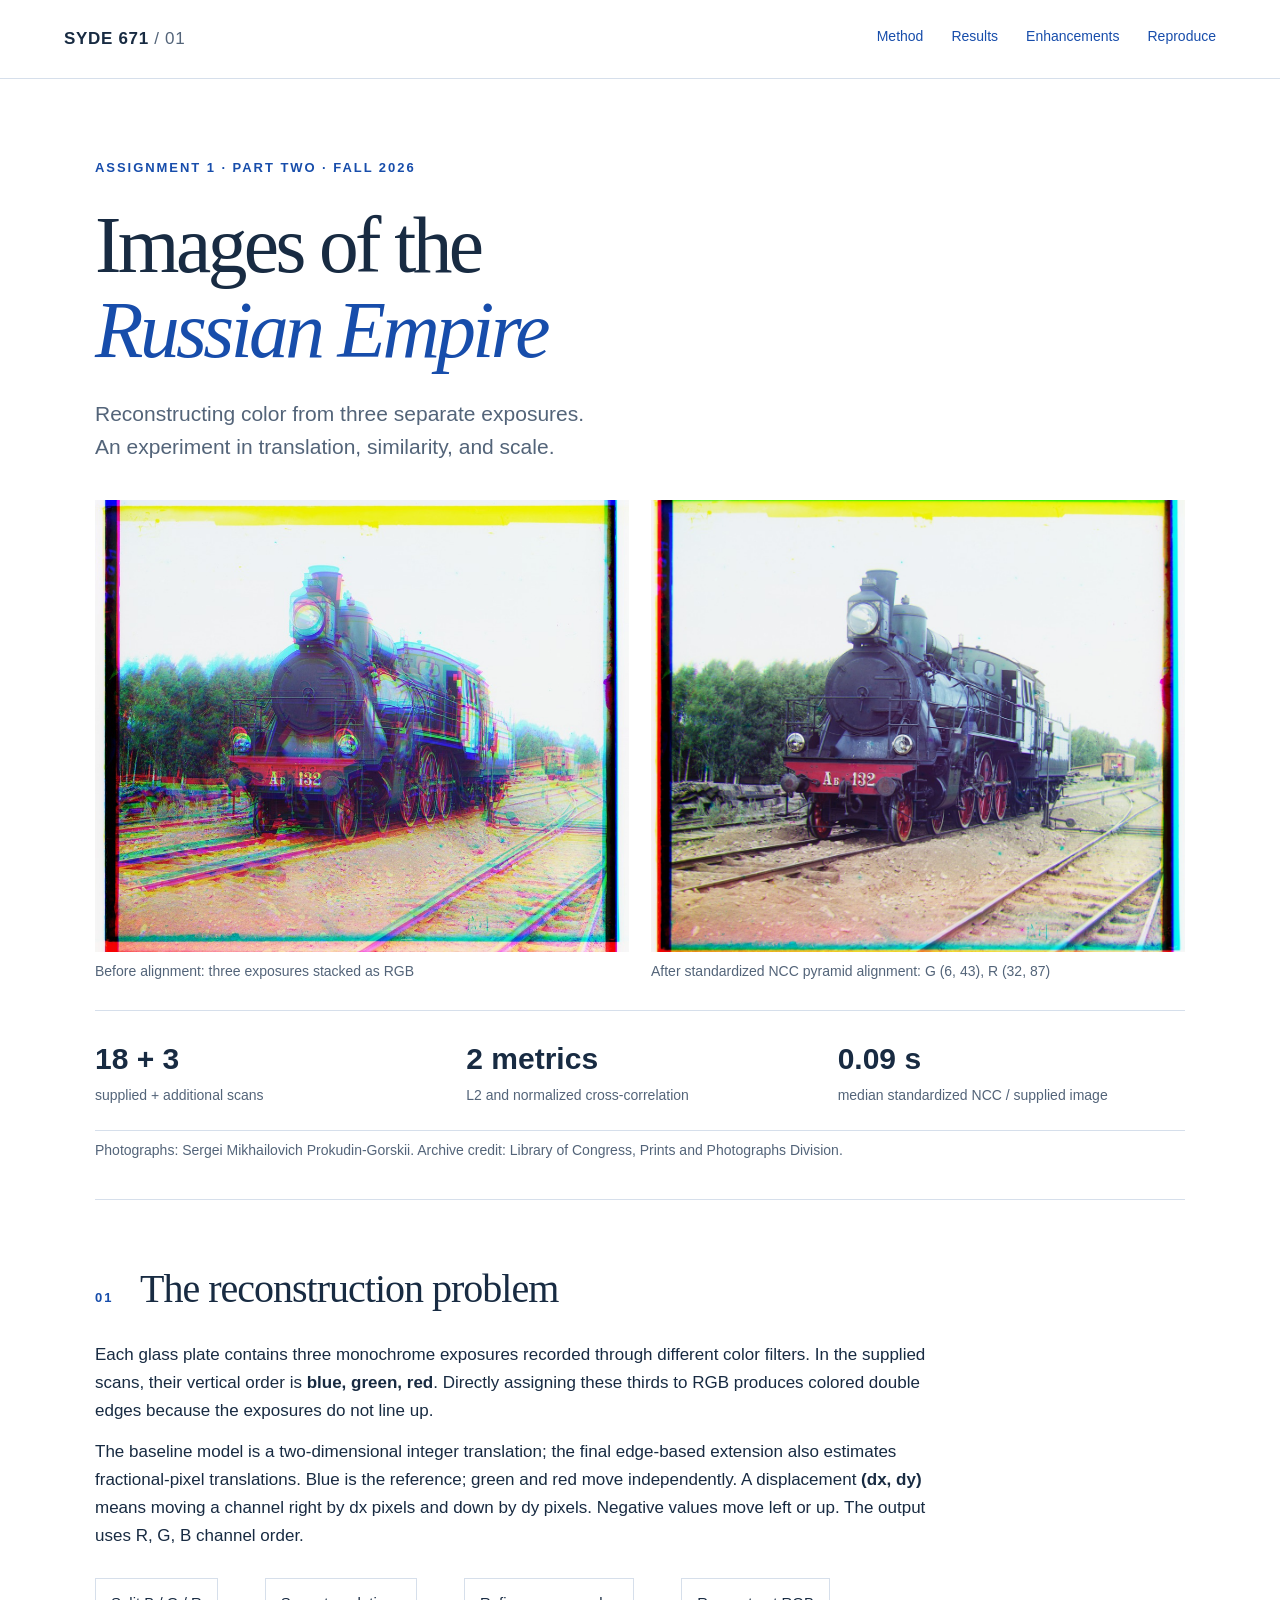
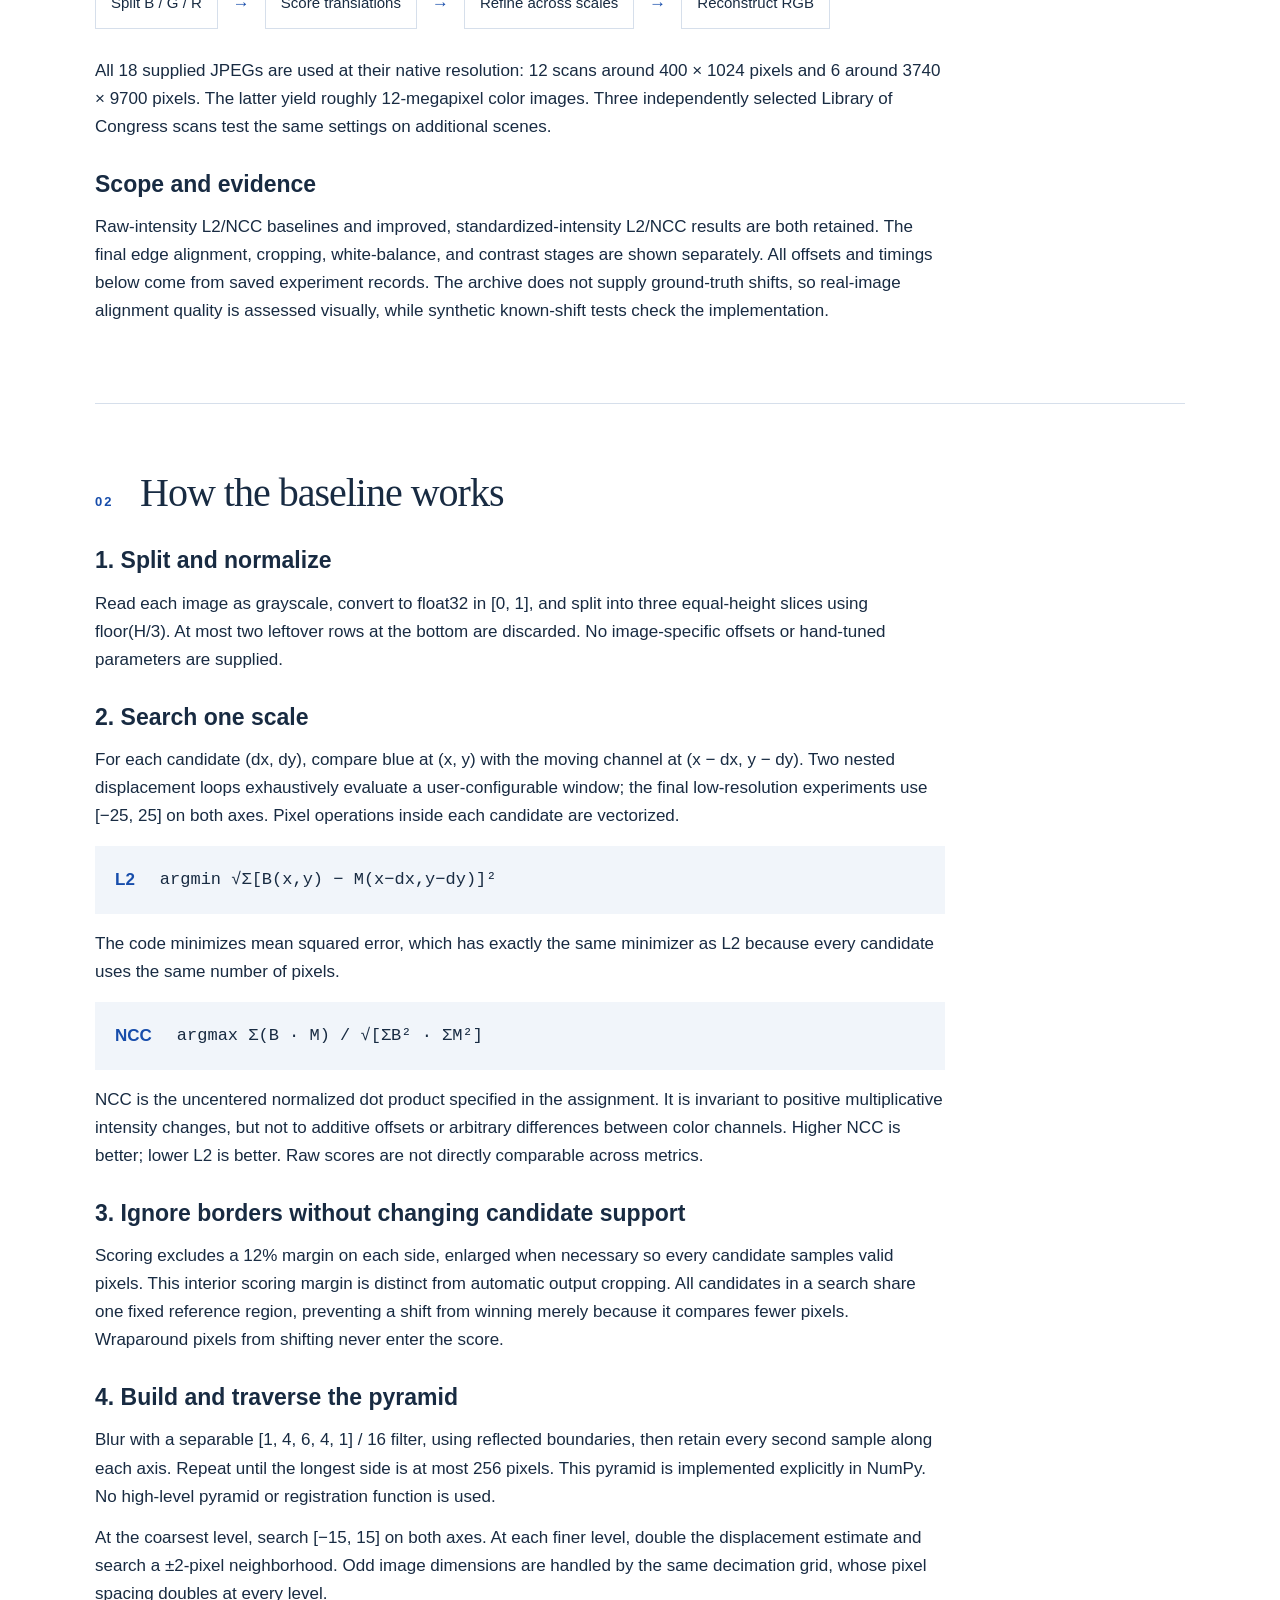
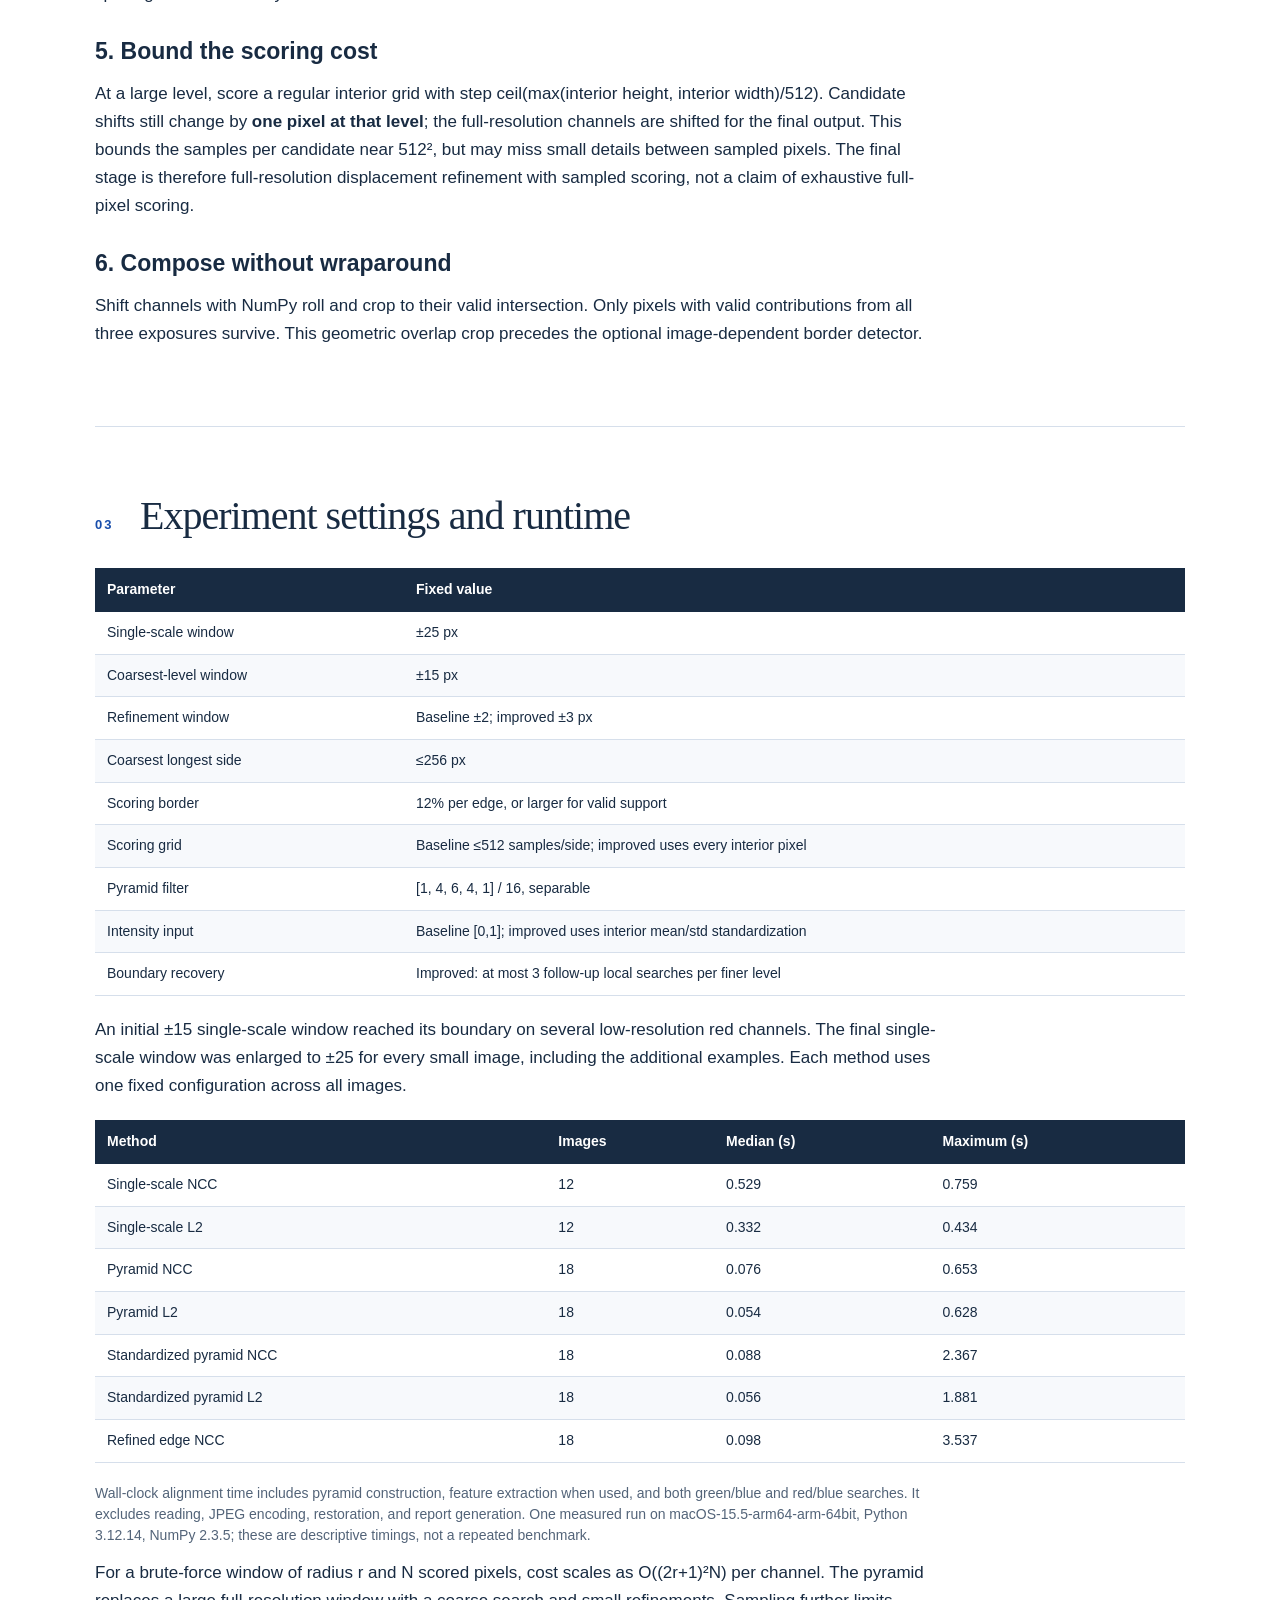
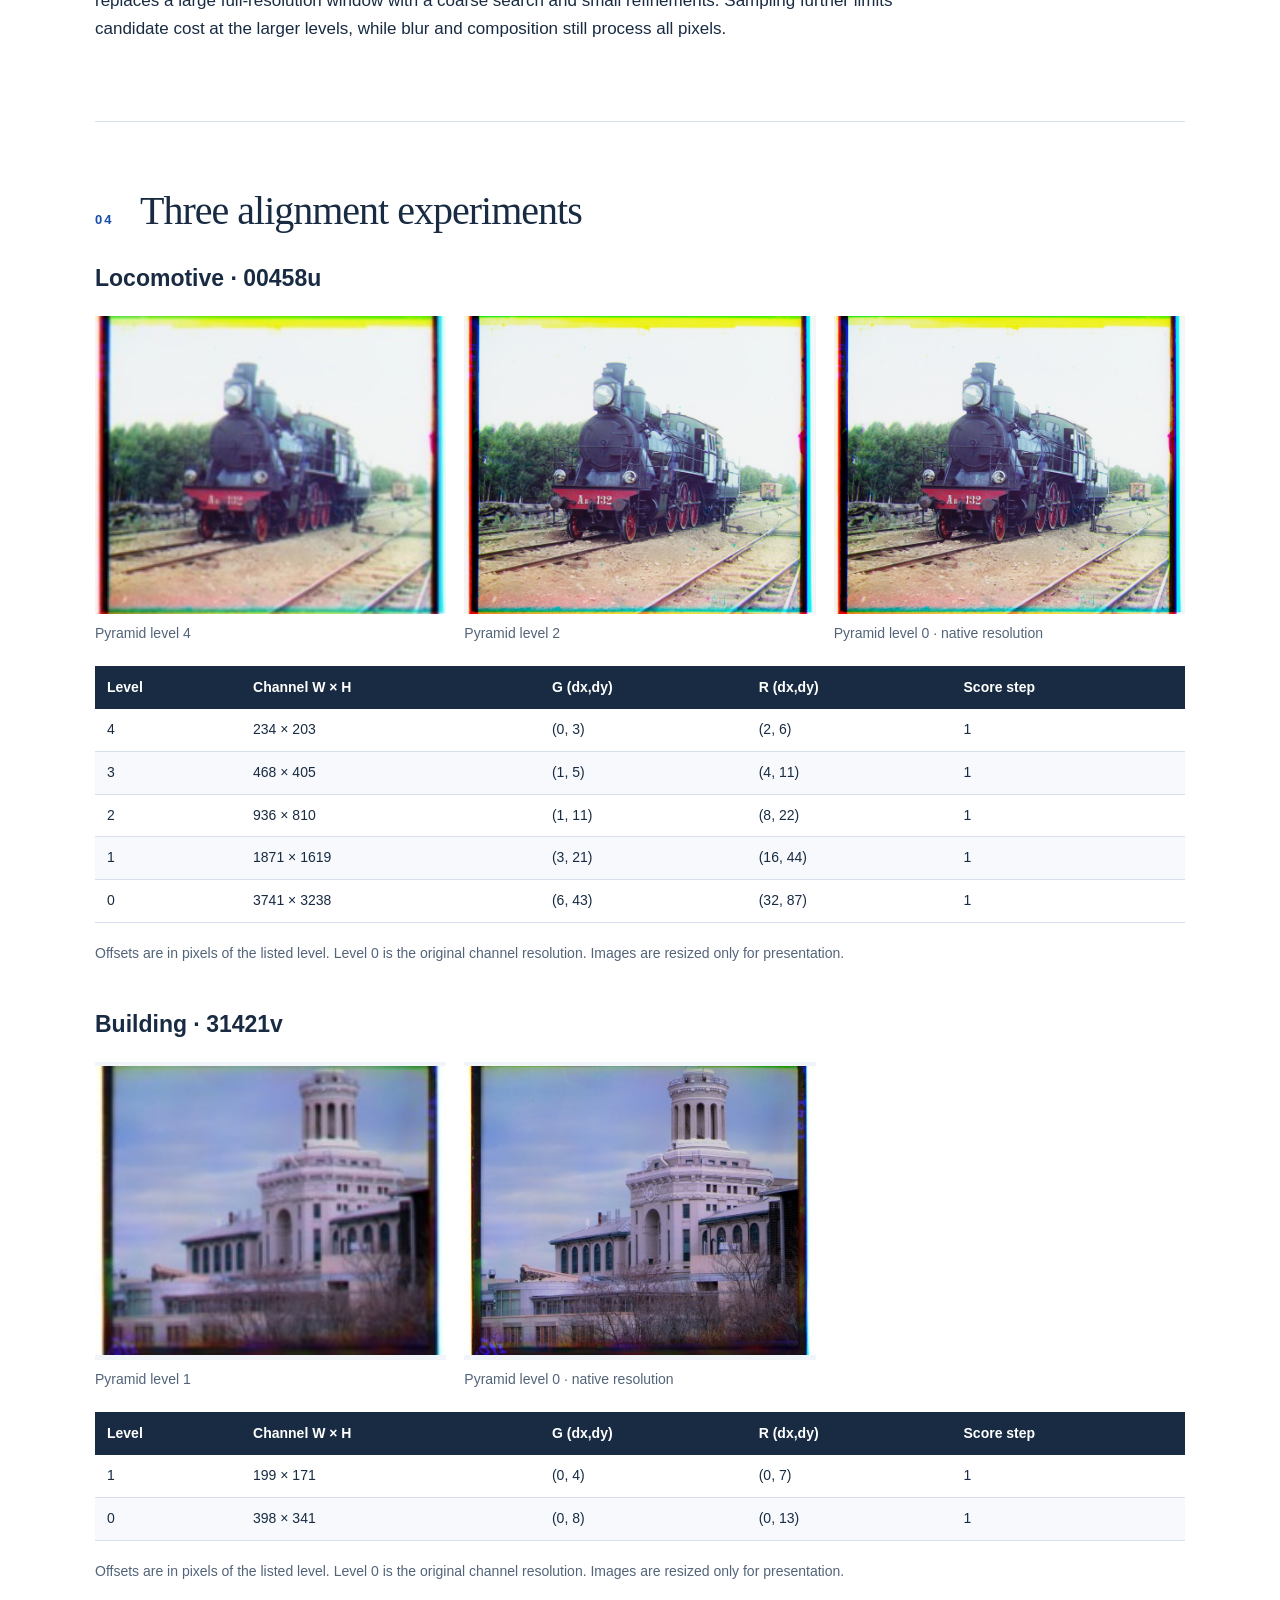
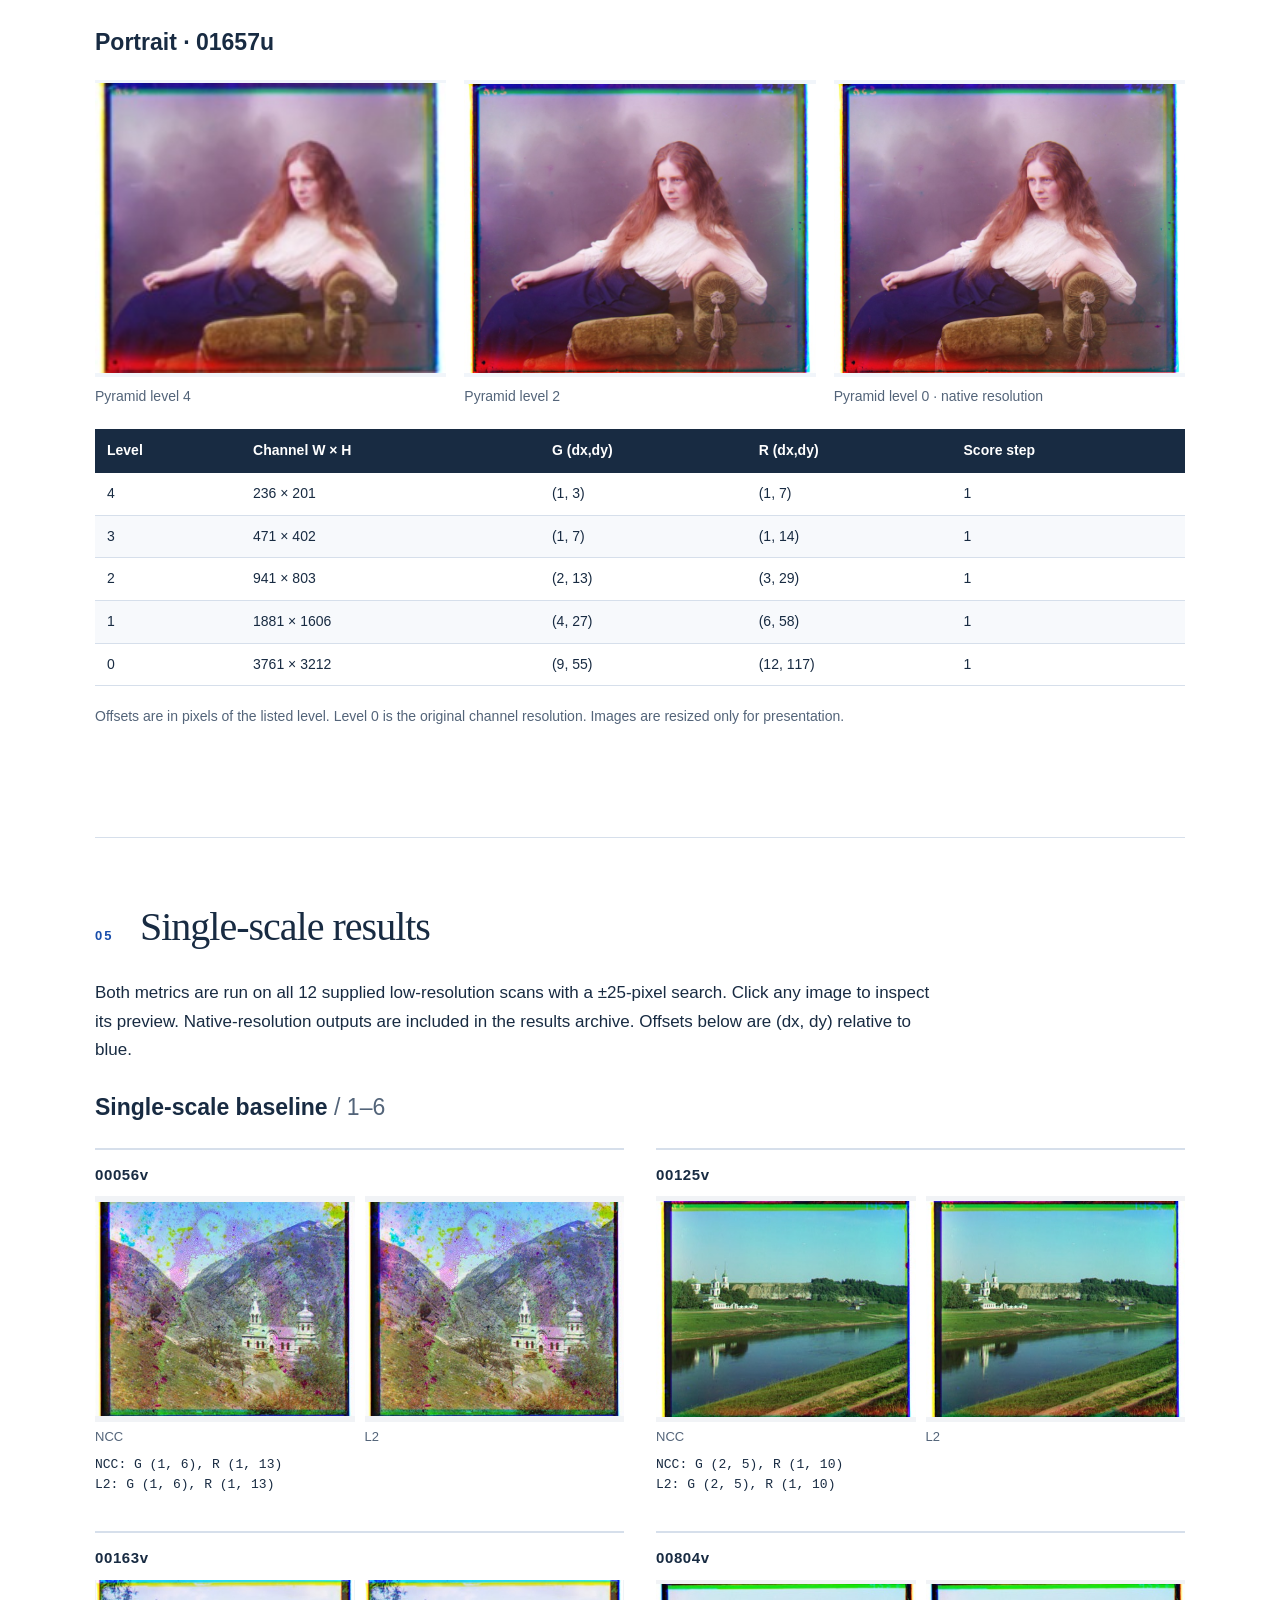
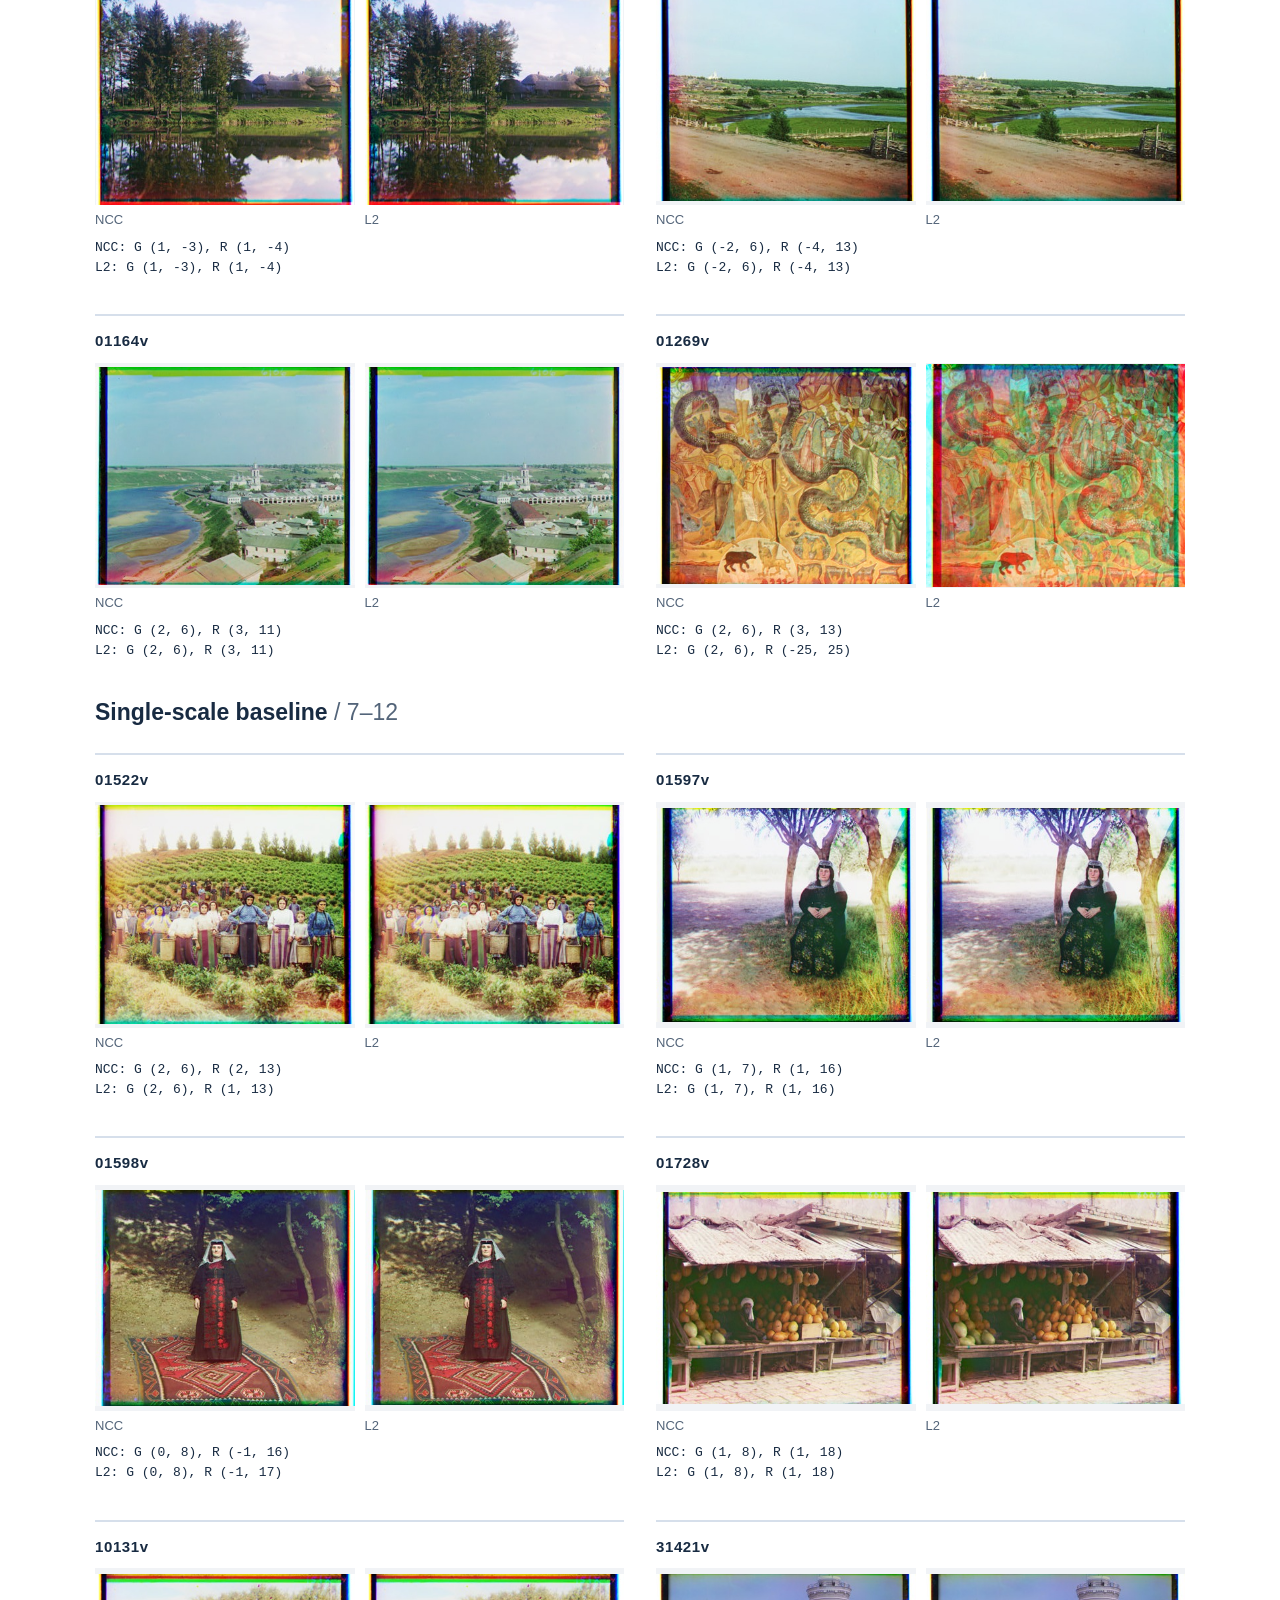
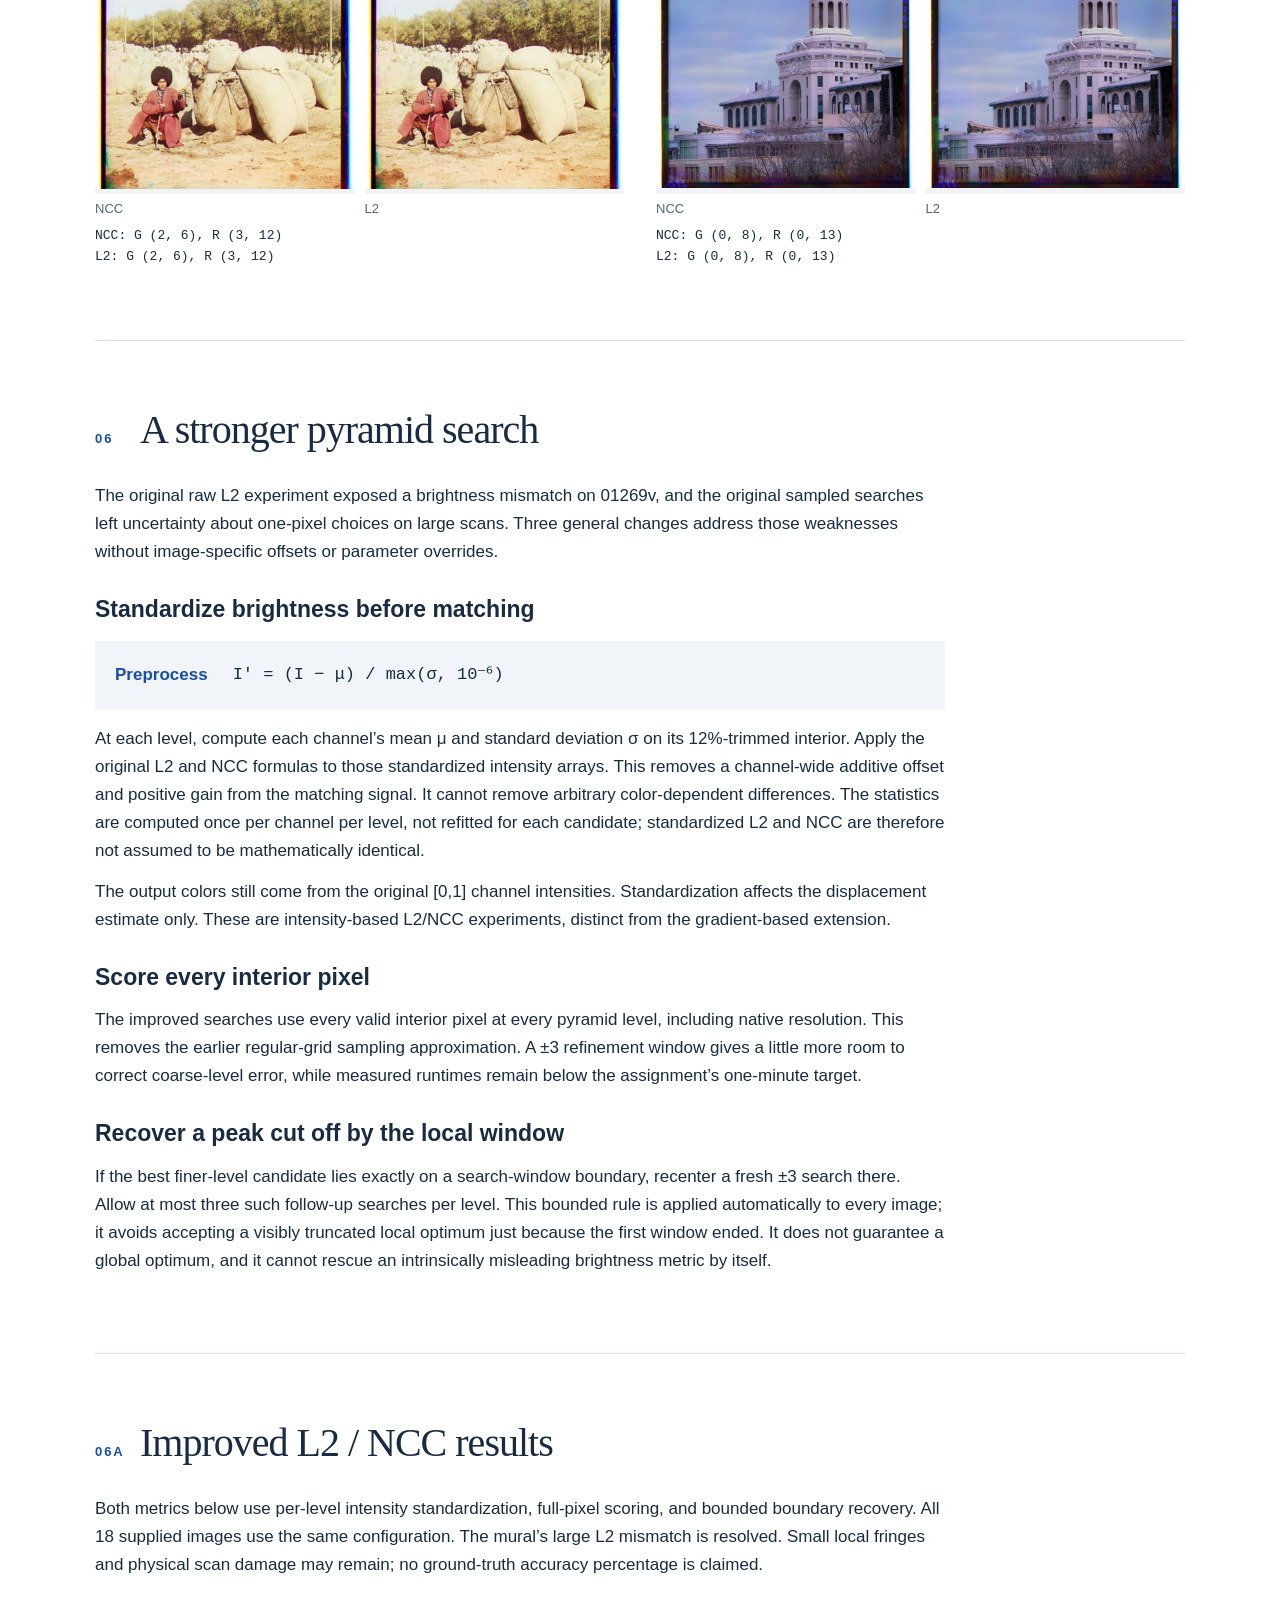
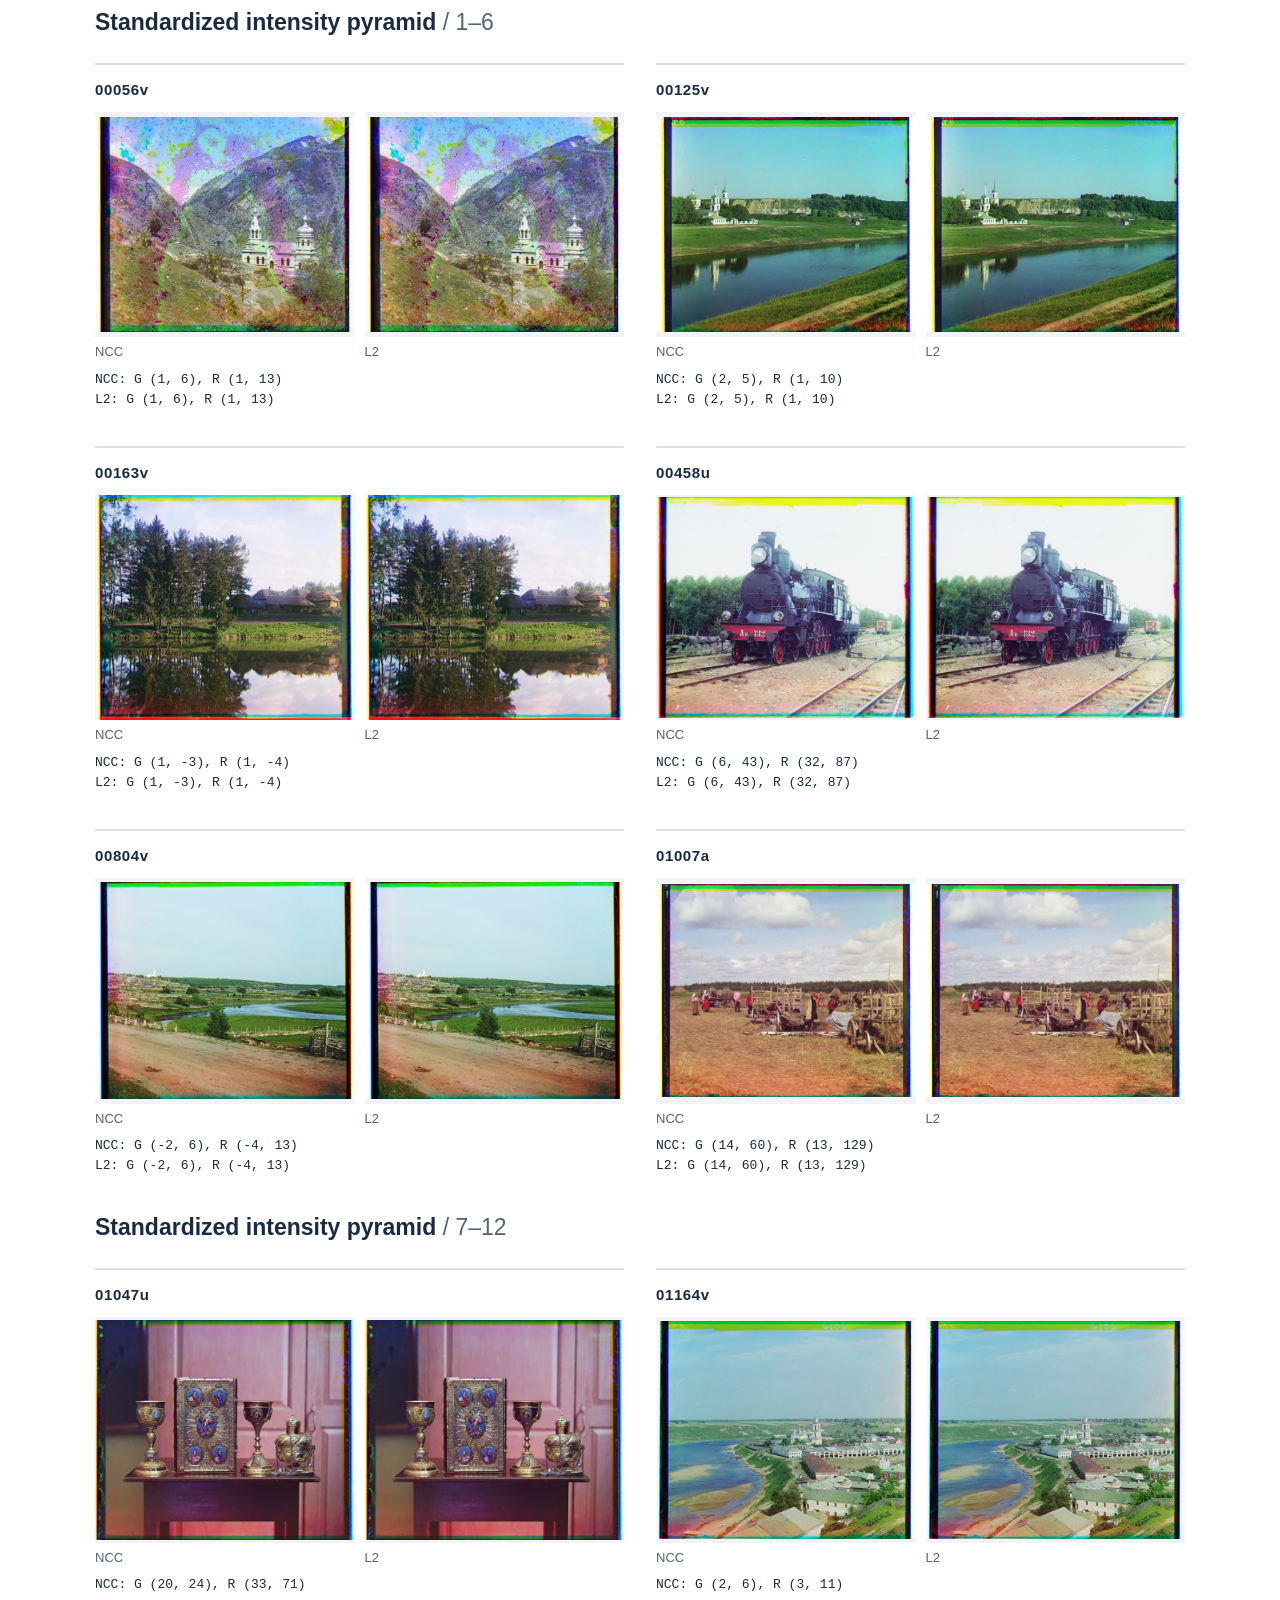
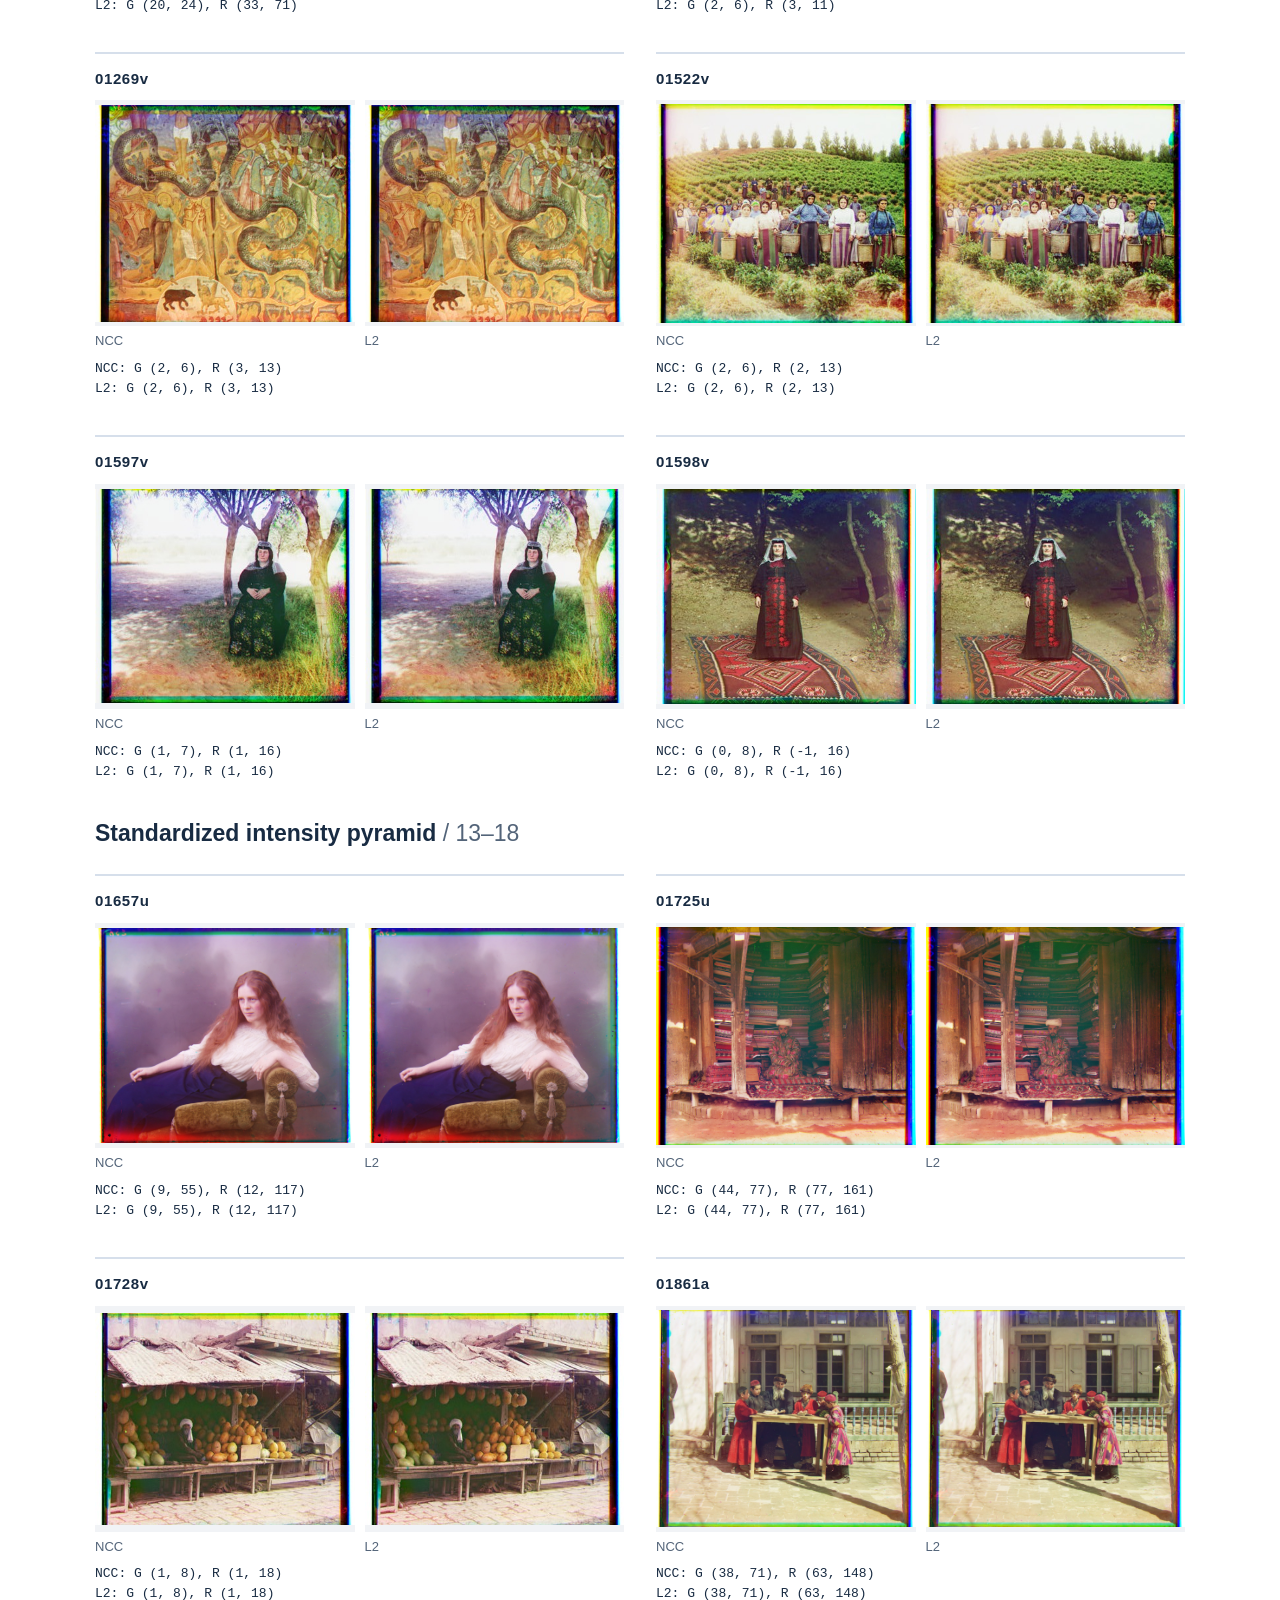
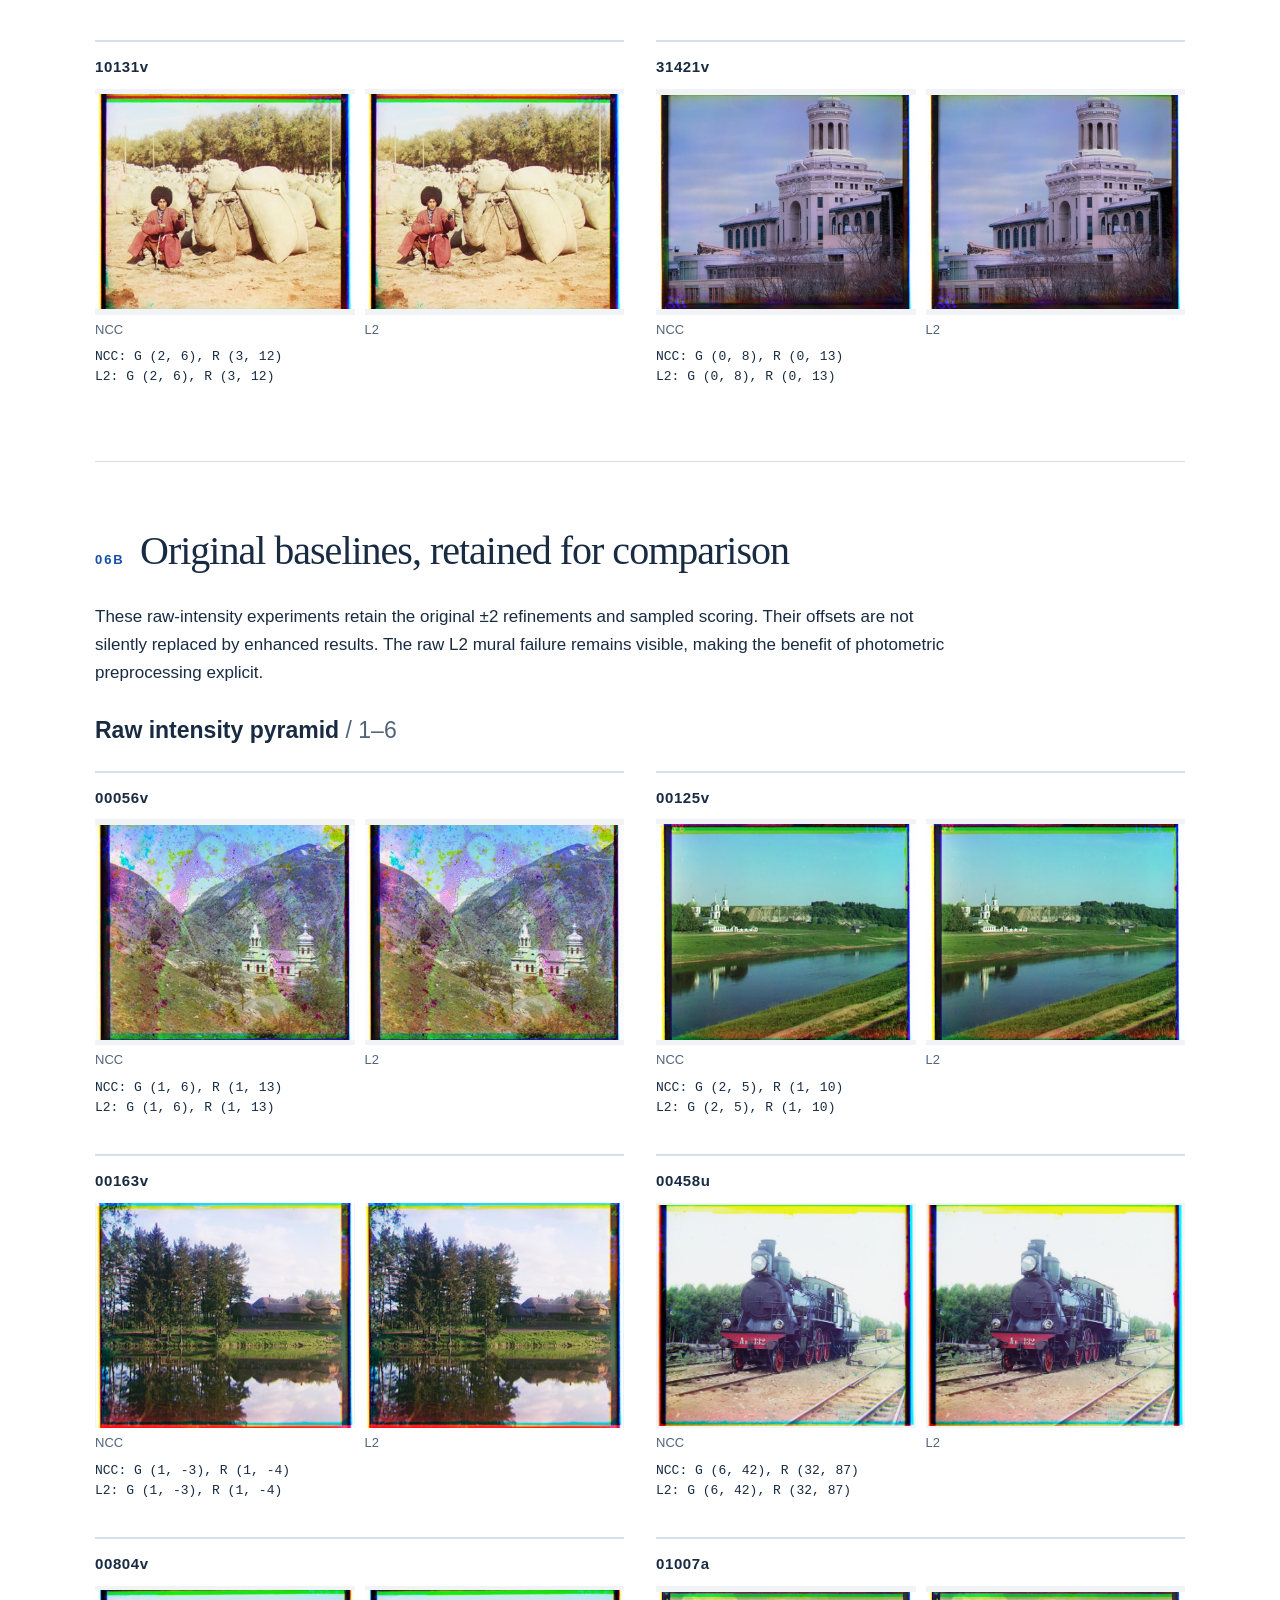
==== commit d713965c: "Improve pyramid alignment and document full-resolution results" ====
--- a/index.html
+++ b/index.html
@@ -1,7 +1,7 @@
 <!doctype html><html lang="en"><head><meta charset="utf-8"><meta name="viewport" content="width=device-width,initial-scale=1"><title>Images of the Russian Empire | SYDE 671</title><meta name="description" content="A reproducible study of color-channel alignment with L2, NCC, image pyramids and automatic restoration."><link rel="stylesheet" href="style.css"></head><body><header class="masthead"><a class="wordmark" href="#top">SYDE 671 <span>/ 01</span></a><nav aria-label="Report sections"><a href="#method">Method</a><a href="#results">Results</a><a href="#enhancements">Enhancements</a><a href="#reproduce">Reproduce</a></nav></header>
-    <main id="top"><section class="cover"><p class="eyebrow">Assignment 1 · Part Two · Fall 2026</p><h1>Images of the<br><em>Russian Empire</em></h1><p class="lede">Reconstructing color from three separate exposures.<br>An experiment in translation, similarity, and scale.</p><div class="hero-pair"><figure class=""><a href="images/00458u-unaligned.jpg"><img src="images/00458u-unaligned.jpg" width="1000" height="866" alt="Before alignment: three exposures stacked as RGB" loading="lazy"></a><figcaption>Before alignment: three exposures stacked as RGB</figcaption></figure><figure class=""><a href="images/00458u-pyramid_ncc.jpg"><img src="images/00458u-pyramid_ncc.jpg" width="1200" height="1019" alt="After NCC pyramid alignment: G (6, 42), R (32, 87)" loading="lazy"></a><figcaption>After NCC pyramid alignment: G (6, 42), R (32, 87)</figcaption></figure></div><div class="stats"><div><strong>18 + 3</strong><span>supplied + additional scans</span></div><div><strong>2 metrics</strong><span>L2 and normalized cross-correlation</span></div><div><strong>0.08 s</strong><span>median NCC alignment / supplied image</span></div></div><p class="caption">Photographs: Sergei Mikhailovich Prokudin-Gorskii. Archive credit: Library of Congress, Prints and Photographs Division.</p></section><section class="report-section " id="overview"><div class="section-title"><span>01</span><h2>The reconstruction problem</h2></div><p>Each glass plate contains three monochrome exposures recorded through different color filters. In the supplied scans, their vertical order is <strong>blue, green, red</strong>. Directly assigning these thirds to RGB produces colored double edges because the exposures do not line up.</p><p>The model here is a two-dimensional integer translation. Blue is the reference; green and red move independently. A displacement <strong>(dx, dy)</strong> means moving a channel right by dx pixels and down by dy pixels. Negative values move left or up. The output uses R, G, B channel order.</p><div class="pipeline"><span>Split B / G / R</span><b>→</b><span>Score translations</span><b>→</b><span>Refine across scales</span><b>→</b><span>Reconstruct RGB</span></div><p>All 18 supplied JPEGs are used at their native resolution: 12 scans around 400 × 1024 pixels and 6 around 3740 × 9700 pixels. The latter yield roughly 12-megapixel color images. Three independently selected Library of Congress scans test the same settings on additional scenes.</p><h3>Scope and evidence</h3><p>Required intensity-based L2 and NCC results are retained separately from the optional edge, cropping, white-balance, and contrast stages. All offsets and timings below come from saved experiment records. The archive does not supply ground-truth shifts, so real-image alignment quality is assessed visually, while synthetic known-shift tests check the implementation.</p></section><section class="report-section " id="method"><div class="section-title"><span>02</span><h2>How alignment works</h2></div><h3>1. Split and normalize</h3><p>Read each image as grayscale, convert to float32 in [0, 1], and split into three equal-height slices using floor(H/3). At most two leftover rows at the bottom are discarded. No image-specific offsets or hand-tuned parameters are supplied.</p><h3>2. Search one scale</h3><p>For each candidate (dx, dy), compare blue at (x, y) with the moving channel at (x − dx, y − dy). Two nested displacement loops exhaustively evaluate a user-configurable window; the final low-resolution experiments use [−25, 25] on both axes. Pixel operations inside each candidate are vectorized.</p><div class="formula"><span>L2</span><code>argmin √Σ[B(x,y) − M(x−dx,y−dy)]²</code></div><p>The code minimizes mean squared error, which has exactly the same minimizer as L2 because every candidate uses the same number of pixels.</p><div class="formula"><span>NCC</span><code>argmax Σ(B · M) / √[ΣB² · ΣM²]</code></div><p>NCC is the uncentered normalized dot product specified in the assignment. It is invariant to positive multiplicative intensity changes, but not to additive offsets or arbitrary differences between color channels. Higher NCC is better; lower L2 is better. Raw scores are not directly comparable across metrics.</p><h3>3. Ignore borders without changing candidate support</h3><p>Scoring excludes a 12% margin on each side, enlarged when necessary so every candidate samples valid pixels. This interior scoring margin is distinct from automatic output cropping. All candidates in a search share one fixed reference region, preventing a shift from winning merely because it compares fewer pixels. Wraparound pixels from shifting never enter the score.</p><h3>4. Build and traverse the pyramid</h3><p>Blur with a separable [1, 4, 6, 4, 1] / 16 filter, using reflected boundaries, then retain every second sample along each axis. Repeat until the longest side is at most 256 pixels. This pyramid is implemented explicitly in NumPy. No high-level pyramid or registration function is used.</p><p>At the coarsest level, search [−15, 15] on both axes. At each finer level, double the displacement estimate and search a ±2-pixel neighborhood. Odd image dimensions are handled by the same decimation grid, whose pixel spacing doubles at every level.</p><h3>5. Bound the scoring cost</h3><p>At a large level, score a regular interior grid with step ceil(max(interior height, interior width)/512). Candidate shifts still change by <strong>one pixel at that level</strong>; the full-resolution channels are shifted for the final output. This bounds the samples per candidate near 512², but may miss small details between sampled pixels. The final stage is therefore full-resolution displacement refinement with sampled scoring, not a claim of exhaustive full-pixel scoring.</p><h3>6. Compose without wraparound</h3><p>Shift channels with NumPy roll and crop to their valid intersection. Only pixels with valid contributions from all three exposures survive. This geometric overlap crop precedes the optional image-dependent border detector.</p></section><section class="report-section " id="experiments"><div class="section-title"><span>03</span><h2>Experiment settings and runtime</h2></div><div class="table-scroll"><table class=""><thead><tr><th scope="col">Parameter</th><th scope="col">Fixed value</th></tr></thead><tbody><tr><td>Single-scale window</td><td>±25 px</td></tr><tr><td>Coarsest-level window</td><td>±15 px</td></tr><tr><td>Refinement window</td><td>±2 px</td></tr><tr><td>Coarsest longest side</td><td>≤256 px</td></tr><tr><td>Scoring border</td><td>12% per edge, or larger for valid support</td></tr><tr><td>Maximum scoring grid side</td><td>512 samples</td></tr><tr><td>Pyramid filter</td><td>[1, 4, 6, 4, 1] / 16, separable</td></tr><tr><td>Feature baseline</td><td>Raw normalized intensities</td></tr></tbody></table></div><p>An initial ±15 single-scale window reached its boundary on several low-resolution red channels. The final single-scale window was enlarged to ±25 for every small image, including the additional examples. All other settings are shared across images.</p><div class="table-scroll"><table class=""><thead><tr><th scope="col">Method</th><th scope="col">Images</th><th scope="col">Median (s)</th><th scope="col">Maximum (s)</th></tr></thead><tbody><tr><td>Single-scale NCC</td><td>12</td><td>0.580</td><td>0.753</td></tr><tr><td>Single-scale L2</td><td>12</td><td>0.391</td><td>0.509</td></tr><tr><td>Pyramid NCC</td><td>18</td><td>0.084</td><td>0.784</td></tr><tr><td>Pyramid L2</td><td>18</td><td>0.053</td><td>0.748</td></tr><tr><td>Pyramid edge NCC</td><td>18</td><td>0.093</td><td>1.220</td></tr></tbody></table></div><p class="caption">Wall-clock alignment time includes pyramid construction, feature extraction when used, and both green/blue and red/blue searches. It excludes reading, JPEG encoding, restoration, and report generation. One measured run on macOS-15.5-arm64-arm-64bit, Python 3.12.14, NumPy 2.3.5; these are descriptive timings, not a repeated benchmark.</p><p>For a brute-force window of radius r and N scored pixels, cost scales as O((2r+1)²N) per channel. The pyramid replaces a large full-resolution window with a coarse search and small refinements. Sampling further limits candidate cost at the larger levels, while blur and composition still process all pixels.</p></section><section class="report-section " id="cases"><div class="section-title"><span>04</span><h2>Three alignment experiments</h2></div><article class="case-study"><h3>Locomotive · 00458u</h3><div class="intermediates"><figure class=""><a href="images/00458u-level-4.jpg"><img src="images/00458u-level-4.jpg" width="232" height="197" alt="Pyramid level 4" loading="lazy"></a><figcaption>Pyramid level 4</figcaption></figure><figure class=""><a href="images/00458u-level-2.jpg"><img src="images/00458u-level-2.jpg" width="800" height="679" alt="Pyramid level 2" loading="lazy"></a><figcaption>Pyramid level 2</figcaption></figure><figure class=""><a href="images/00458u-level-0.jpg"><img src="images/00458u-level-0.jpg" width="800" height="680" alt="Pyramid level 0 · native resolution" loading="lazy"></a><figcaption>Pyramid level 0 · native resolution</figcaption></figure></div><div class="table-scroll"><table class=""><thead><tr><th scope="col">Level</th><th scope="col">Channel W × H</th><th scope="col">G (dx,dy)</th><th scope="col">R (dx,dy)</th><th scope="col">Score step</th></tr></thead><tbody><tr><td>4</td><td>234 × 203</td><td>(0, 3)</td><td>(2, 6)</td><td>1</td></tr><tr><td>3</td><td>468 × 405</td><td>(1, 5)</td><td>(4, 11)</td><td>1</td></tr><tr><td>2</td><td>936 × 810</td><td>(1, 11)</td><td>(8, 22)</td><td>2</td></tr><tr><td>1</td><td>1871 × 1619</td><td>(3, 21)</td><td>(16, 44)</td><td>3</td></tr><tr><td>0</td><td>3741 × 3238</td><td>(6, 42)</td><td>(32, 87)</td><td>6</td></tr></tbody></table></div><p class="caption">Offsets are in pixels of the listed level. Level 0 is the original channel resolution. Images are resized only for presentation.</p></article><article class="case-study"><h3>Building · 31421v</h3><div class="intermediates"><figure class=""><a href="images/31421v-level-1.jpg"><img src="images/31421v-level-1.jpg" width="199" height="164" alt="Pyramid level 1" loading="lazy"></a><figcaption>Pyramid level 1</figcaption></figure><figure class=""><a href="images/31421v-level-0.jpg"><img src="images/31421v-level-0.jpg" width="398" height="328" alt="Pyramid level 0 · native resolution" loading="lazy"></a><figcaption>Pyramid level 0 · native resolution</figcaption></figure></div><div class="table-scroll"><table class=""><thead><tr><th scope="col">Level</th><th scope="col">Channel W × H</th><th scope="col">G (dx,dy)</th><th scope="col">R (dx,dy)</th><th scope="col">Score step</th></tr></thead><tbody><tr><td>1</td><td>199 × 171</td><td>(0, 4)</td><td>(0, 7)</td><td>1</td></tr><tr><td>0</td><td>398 × 341</td><td>(0, 8)</td><td>(0, 13)</td><td>1</td></tr></tbody></table></div><p class="caption">Offsets are in pixels of the listed level. Level 0 is the original channel resolution. Images are resized only for presentation.</p></article><article class="case-study"><h3>Portrait · 01657u</h3><div class="intermediates"><figure class=""><a href="images/01657u-level-4.jpg"><img src="images/01657u-level-4.jpg" width="235" height="194" alt="Pyramid level 4" loading="lazy"></a><figcaption>Pyramid level 4</figcaption></figure><figure class=""><a href="images/01657u-level-2.jpg"><img src="images/01657u-level-2.jpg" width="800" height="660" alt="Pyramid level 2" loading="lazy"></a><figcaption>Pyramid level 2</figcaption></figure><figure class=""><a href="images/01657u-level-0.jpg"><img src="images/01657u-level-0.jpg" width="800" height="660" alt="Pyramid level 0 · native resolution" loading="lazy"></a><figcaption>Pyramid level 0 · native resolution</figcaption></figure></div><div class="table-scroll"><table class=""><thead><tr><th scope="col">Level</th><th scope="col">Channel W × H</th><th scope="col">G (dx,dy)</th><th scope="col">R (dx,dy)</th><th scope="col">Score step</th></tr></thead><tbody><tr><td>4</td><td>236 × 201</td><td>(0, 3)</td><td>(1, 7)</td><td>1</td></tr><tr><td>3</td><td>471 × 402</td><td>(1, 7)</td><td>(1, 14)</td><td>1</td></tr><tr><td>2</td><td>941 × 803</td><td>(2, 14)</td><td>(3, 29)</td><td>2</td></tr><tr><td>1</td><td>1881 × 1606</td><td>(4, 27)</td><td>(6, 58)</td><td>3</td></tr><tr><td>0</td><td>3761 × 3212</td><td>(8, 55)</td><td>(12, 117)</td><td>6</td></tr></tbody></table></div><p class="caption">Offsets are in pixels of the listed level. Level 0 is the original channel resolution. Images are resized only for presentation.</p></article></section><section class="report-section " id="single"><div class="section-title"><span>05</span><h2>Single-scale results</h2></div><p>Both metrics are run on all 12 supplied low-resolution scans with a ±25-pixel search. Click any image to inspect its preview. Native-resolution outputs are included in the results archive. Offsets below are (dx, dy) relative to blue.</p><div class="gallery-page"><h3>Single-scale baseline <span class="muted">/ 1–6</span></h3><div class="result-grid"><article class="result-card"><h4>00056v</h4><div class="pair"><figure class=""><a href="images/00056v-single_ncc.jpg"><img src="images/00056v-single_ncc.jpg" width="397" height="328" alt="NCC" loading="lazy"></a><figcaption>NCC</figcaption></figure><figure class=""><a href="images/00056v-single_l2.jpg"><img src="images/00056v-single_l2.jpg" width="397" height="328" alt="L2" loading="lazy"></a><figcaption>L2</figcaption></figure></div><p class="offsets">NCC: G (1, 6), R (1, 13)<br>L2: G (1, 6), R (1, 13)</p></article><article class="result-card"><h4>00125v</h4><div class="pair"><figure class=""><a href="images/00125v-single_ncc.jpg"><img src="images/00125v-single_ncc.jpg" width="398" height="331" alt="NCC" loading="lazy"></a><figcaption>NCC</figcaption></figure><figure class=""><a href="images/00125v-single_l2.jpg"><img src="images/00125v-single_l2.jpg" width="398" height="331" alt="L2" loading="lazy"></a><figcaption>L2</figcaption></figure></div><p class="offsets">NCC: G (2, 5), R (1, 10)<br>L2: G (2, 5), R (1, 10)</p></article><article class="result-card"><h4>00163v</h4><div class="pair"><figure class=""><a href="images/00163v-single_ncc.jpg"><img src="images/00163v-single_ncc.jpg" width="386" height="337" alt="NCC" loading="lazy"></a><figcaption>NCC</figcaption></figure><figure class=""><a href="images/00163v-single_l2.jpg"><img src="images/00163v-single_l2.jpg" width="386" height="337" alt="L2" loading="lazy"></a><figcaption>L2</figcaption></figure></div><p class="offsets">NCC: G (1, -3), R (1, -4)<br>L2: G (1, -3), R (1, -4)</p></article><article class="result-card"><h4>00804v</h4><div class="pair"><figure class=""><a href="images/00804v-single_ncc.jpg"><img src="images/00804v-single_ncc.jpg" width="392" height="328" alt="NCC" loading="lazy"></a><figcaption>NCC</figcaption></figure><figure class=""><a href="images/00804v-single_l2.jpg"><img src="images/00804v-single_l2.jpg" width="392" height="328" alt="L2" loading="lazy"></a><figcaption>L2</figcaption></figure></div><p class="offsets">NCC: G (-2, 6), R (-4, 13)<br>L2: G (-2, 6), R (-4, 13)</p></article><article class="result-card"><h4>01164v</h4><div class="pair"><figure class=""><a href="images/01164v-single_ncc.jpg"><img src="images/01164v-single_ncc.jpg" width="393" height="330" alt="NCC" loading="lazy"></a><figcaption>NCC</figcaption></figure><figure class=""><a href="images/01164v-single_l2.jpg"><img src="images/01164v-single_l2.jpg" width="393" height="330" alt="L2" loading="lazy"></a><figcaption>L2</figcaption></figure></div><p class="offsets">NCC: G (2, 6), R (3, 11)<br>L2: G (2, 6), R (3, 11)</p></article><article class="result-card"><h4>01269v</h4><div class="pair"><figure class=""><a href="images/01269v-single_ncc.jpg"><img src="images/01269v-single_ncc.jpg" width="392" height="328" alt="NCC" loading="lazy"></a><figcaption>NCC</figcaption></figure><figure class=""><a href="images/01269v-single_l2.jpg"><img src="images/01269v-single_l2.jpg" width="368" height="316" alt="L2" loading="lazy"></a><figcaption>L2</figcaption></figure></div><p class="offsets">NCC: G (2, 6), R (3, 13)<br>L2: G (2, 6), R (-25, 25)</p></article></div></div><div class="gallery-page"><h3>Single-scale baseline <span class="muted">/ 7–12</span></h3><div class="result-grid"><article class="result-card"><h4>01522v</h4><div class="pair"><figure class=""><a href="images/01522v-single_ncc.jpg"><img src="images/01522v-single_ncc.jpg" width="389" height="328" alt="NCC" loading="lazy"></a><figcaption>NCC</figcaption></figure><figure class=""><a href="images/01522v-single_l2.jpg"><img src="images/01522v-single_l2.jpg" width="389" height="328" alt="L2" loading="lazy"></a><figcaption>L2</figcaption></figure></div><p class="offsets">NCC: G (2, 6), R (2, 13)<br>L2: G (2, 6), R (1, 13)</p></article><article class="result-card"><h4>01597v</h4><div class="pair"><figure class=""><a href="images/01597v-single_ncc.jpg"><img src="images/01597v-single_ncc.jpg" width="394" height="325" alt="NCC" loading="lazy"></a><figcaption>NCC</figcaption></figure><figure class=""><a href="images/01597v-single_l2.jpg"><img src="images/01597v-single_l2.jpg" width="394" height="325" alt="L2" loading="lazy"></a><figcaption>L2</figcaption></figure></div><p class="offsets">NCC: G (1, 7), R (1, 16)<br>L2: G (1, 7), R (1, 16)</p></article><article class="result-card"><h4>01598v</h4><div class="pair"><figure class=""><a href="images/01598v-single_ncc.jpg"><img src="images/01598v-single_ncc.jpg" width="391" height="325" alt="NCC" loading="lazy"></a><figcaption>NCC</figcaption></figure><figure class=""><a href="images/01598v-single_l2.jpg"><img src="images/01598v-single_l2.jpg" width="391" height="324" alt="L2" loading="lazy"></a><figcaption>L2</figcaption></figure></div><p class="offsets">NCC: G (0, 8), R (-1, 16)<br>L2: G (0, 8), R (-1, 17)</p></article><article class="result-card"><h4>01728v</h4><div class="pair"><figure class=""><a href="images/01728v-single_ncc.jpg"><img src="images/01728v-single_ncc.jpg" width="396" height="323" alt="NCC" loading="lazy"></a><figcaption>NCC</figcaption></figure><figure class=""><a href="images/01728v-single_l2.jpg"><img src="images/01728v-single_l2.jpg" width="396" height="323" alt="L2" loading="lazy"></a><figcaption>L2</figcaption></figure></div><p class="offsets">NCC: G (1, 8), R (1, 18)<br>L2: G (1, 8), R (1, 18)</p></article><article class="result-card"><h4>10131v</h4><div class="pair"><figure class=""><a href="images/10131v-single_ncc.jpg"><img src="images/10131v-single_ncc.jpg" width="397" height="329" alt="NCC" loading="lazy"></a><figcaption>NCC</figcaption></figure><figure class=""><a href="images/10131v-single_l2.jpg"><img src="images/10131v-single_l2.jpg" width="397" height="329" alt="L2" loading="lazy"></a><figcaption>L2</figcaption></figure></div><p class="offsets">NCC: G (2, 6), R (3, 12)<br>L2: G (2, 6), R (3, 12)</p></article><article class="result-card"><h4>31421v</h4><div class="pair"><figure class=""><a href="images/31421v-single_ncc.jpg"><img src="images/31421v-single_ncc.jpg" width="398" height="328" alt="NCC" loading="lazy"></a><figcaption>NCC</figcaption></figure><figure class=""><a href="images/31421v-single_l2.jpg"><img src="images/31421v-single_l2.jpg" width="398" height="328" alt="L2" loading="lazy"></a><figcaption>L2</figcaption></figure></div><p class="offsets">NCC: G (0, 8), R (0, 13)<br>L2: G (0, 8), R (0, 13)</p></article></div></div></section><section class="report-section " id="results"><div class="section-title"><span>06</span><h2>Pyramid results on all 18 scans</h2></div><p>The same coarse-to-fine settings are applied to every supplied scan. NCC is the primary baseline: visual review found no gross global displacement failure, although small fringes, motion, and scan damage remain. L2 visibly fails on the red channel of 01269v; that result is retained and examined below.</p><div class="gallery-page"><h3>Multi-scale baseline <span class="muted">/ 1–6</span></h3><div class="result-grid"><article class="result-card"><h4>00056v</h4><div class="pair"><figure class=""><a href="images/00056v-pyramid_ncc.jpg"><img src="images/00056v-pyramid_ncc.jpg" width="397" height="328" alt="NCC" loading="lazy"></a><figcaption>NCC</figcaption></figure><figure class=""><a href="images/00056v-pyramid_l2.jpg"><img src="images/00056v-pyramid_l2.jpg" width="397" height="328" alt="L2" loading="lazy"></a><figcaption>L2</figcaption></figure></div><p class="offsets">NCC: G (1, 6), R (1, 13)<br>L2: G (1, 6), R (1, 13)</p></article><article class="result-card"><h4>00125v</h4><div class="pair"><figure class=""><a href="images/00125v-pyramid_ncc.jpg"><img src="images/00125v-pyramid_ncc.jpg" width="398" height="331" alt="NCC" loading="lazy"></a><figcaption>NCC</figcaption></figure><figure class=""><a href="images/00125v-pyramid_l2.jpg"><img src="images/00125v-pyramid_l2.jpg" width="398" height="331" alt="L2" loading="lazy"></a><figcaption>L2</figcaption></figure></div><p class="offsets">NCC: G (2, 5), R (1, 10)<br>L2: G (2, 5), R (1, 10)</p></article><article class="result-card"><h4>00163v</h4><div class="pair"><figure class=""><a href="images/00163v-pyramid_ncc.jpg"><img src="images/00163v-pyramid_ncc.jpg" width="386" height="337" alt="NCC" loading="lazy"></a><figcaption>NCC</figcaption></figure><figure class=""><a href="images/00163v-pyramid_l2.jpg"><img src="images/00163v-pyramid_l2.jpg" width="386" height="337" alt="L2" loading="lazy"></a><figcaption>L2</figcaption></figure></div><p class="offsets">NCC: G (1, -3), R (1, -4)<br>L2: G (1, -3), R (1, -4)</p></article><article class="result-card"><h4>00458u</h4><div class="pair"><figure class=""><a href="images/00458u-pyramid_ncc.jpg"><img src="images/00458u-pyramid_ncc.jpg" width="1200" height="1019" alt="NCC" loading="lazy"></a><figcaption>NCC</figcaption></figure><figure class=""><a href="images/00458u-pyramid_l2.jpg"><img src="images/00458u-pyramid_l2.jpg" width="1200" height="1019" alt="L2" loading="lazy"></a><figcaption>L2</figcaption></figure></div><p class="offsets">NCC: G (6, 42), R (32, 87)<br>L2: G (6, 42), R (32, 87)</p></article><article class="result-card"><h4>00804v</h4><div class="pair"><figure class=""><a href="images/00804v-pyramid_ncc.jpg"><img src="images/00804v-pyramid_ncc.jpg" width="392" height="328" alt="NCC" loading="lazy"></a><figcaption>NCC</figcaption></figure><figure class=""><a href="images/00804v-pyramid_l2.jpg"><img src="images/00804v-pyramid_l2.jpg" width="392" height="328" alt="L2" loading="lazy"></a><figcaption>L2</figcaption></figure></div><p class="offsets">NCC: G (-2, 6), R (-4, 13)<br>L2: G (-2, 6), R (-4, 13)</p></article><article class="result-card"><h4>01007a</h4><div class="pair"><figure class=""><a href="images/01007a-pyramid_ncc.jpg"><img src="images/01007a-pyramid_ncc.jpg" width="1200" height="985" alt="NCC" loading="lazy"></a><figcaption>NCC</figcaption></figure><figure class=""><a href="images/01007a-pyramid_l2.jpg"><img src="images/01007a-pyramid_l2.jpg" width="1200" height="985" alt="L2" loading="lazy"></a><figcaption>L2</figcaption></figure></div><p class="offsets">NCC: G (14, 60), R (13, 129)<br>L2: G (14, 60), R (13, 129)</p></article></div></div><div class="gallery-page"><h3>Multi-scale baseline <span class="muted">/ 7–12</span></h3><div class="result-grid"><article class="result-card"><h4>01047u</h4><div class="pair"><figure class=""><a href="images/01047u-pyramid_ncc.jpg"><img src="images/01047u-pyramid_ncc.jpg" width="1200" height="1018" alt="NCC" loading="lazy"></a><figcaption>NCC</figcaption></figure><figure class=""><a href="images/01047u-pyramid_l2.jpg"><img src="images/01047u-pyramid_l2.jpg" width="1200" height="1018" alt="L2" loading="lazy"></a><figcaption>L2</figcaption></figure></div><p class="offsets">NCC: G (20, 24), R (33, 71)<br>L2: G (20, 24), R (33, 71)</p></article><article class="result-card"><h4>01164v</h4><div class="pair"><figure class=""><a href="images/01164v-pyramid_ncc.jpg"><img src="images/01164v-pyramid_ncc.jpg" width="393" height="330" alt="NCC" loading="lazy"></a><figcaption>NCC</figcaption></figure><figure class=""><a href="images/01164v-pyramid_l2.jpg"><img src="images/01164v-pyramid_l2.jpg" width="393" height="330" alt="L2" loading="lazy"></a><figcaption>L2</figcaption></figure></div><p class="offsets">NCC: G (2, 6), R (3, 11)<br>L2: G (2, 6), R (3, 11)</p></article><article class="result-card"><h4>01269v</h4><div class="pair"><figure class=""><a href="images/01269v-pyramid_ncc.jpg"><img src="images/01269v-pyramid_ncc.jpg" width="392" height="328" alt="NCC" loading="lazy"></a><figcaption>NCC</figcaption></figure><figure class=""><a href="images/01269v-pyramid_l2.jpg"><img src="images/01269v-pyramid_l2.jpg" width="361" height="309" alt="L2" loading="lazy"></a><figcaption>L2</figcaption></figure></div><p class="offsets">NCC: G (2, 6), R (3, 13)<br>L2: G (2, 6), R (-32, 32)</p></article><article class="result-card"><h4>01522v</h4><div class="pair"><figure class=""><a href="images/01522v-pyramid_ncc.jpg"><img src="images/01522v-pyramid_ncc.jpg" width="389" height="328" alt="NCC" loading="lazy"></a><figcaption>NCC</figcaption></figure><figure class=""><a href="images/01522v-pyramid_l2.jpg"><img src="images/01522v-pyramid_l2.jpg" width="389" height="328" alt="L2" loading="lazy"></a><figcaption>L2</figcaption></figure></div><p class="offsets">NCC: G (2, 6), R (2, 13)<br>L2: G (2, 6), R (1, 13)</p></article><article class="result-card"><h4>01597v</h4><div class="pair"><figure class=""><a href="images/01597v-pyramid_ncc.jpg"><img src="images/01597v-pyramid_ncc.jpg" width="394" height="325" alt="NCC" loading="lazy"></a><figcaption>NCC</figcaption></figure><figure class=""><a href="images/01597v-pyramid_l2.jpg"><img src="images/01597v-pyramid_l2.jpg" width="394" height="325" alt="L2" loading="lazy"></a><figcaption>L2</figcaption></figure></div><p class="offsets">NCC: G (1, 7), R (1, 16)<br>L2: G (1, 7), R (1, 16)</p></article><article class="result-card"><h4>01598v</h4><div class="pair"><figure class=""><a href="images/01598v-pyramid_ncc.jpg"><img src="images/01598v-pyramid_ncc.jpg" width="391" height="325" alt="NCC" loading="lazy"></a><figcaption>NCC</figcaption></figure><figure class=""><a href="images/01598v-pyramid_l2.jpg"><img src="images/01598v-pyramid_l2.jpg" width="391" height="324" alt="L2" loading="lazy"></a><figcaption>L2</figcaption></figure></div><p class="offsets">NCC: G (0, 8), R (-1, 16)<br>L2: G (0, 8), R (-1, 17)</p></article></div></div><div class="gallery-page"><h3>Multi-scale baseline <span class="muted">/ 13–18</span></h3><div class="result-grid"><article class="result-card"><h4>01657u</h4><div class="pair"><figure class=""><a href="images/01657u-pyramid_ncc.jpg"><img src="images/01657u-pyramid_ncc.jpg" width="1200" height="991" alt="NCC" loading="lazy"></a><figcaption>NCC</figcaption></figure><figure class=""><a href="images/01657u-pyramid_l2.jpg"><img src="images/01657u-pyramid_l2.jpg" width="1200" height="991" alt="L2" loading="lazy"></a><figcaption>L2</figcaption></figure></div><p class="offsets">NCC: G (8, 55), R (12, 117)<br>L2: G (8, 55), R (12, 116)</p></article><article class="result-card"><h4>01725u</h4><div class="pair"><figure class=""><a href="images/01725u-pyramid_ncc.jpg"><img src="images/01725u-pyramid_ncc.jpg" width="1200" height="1008" alt="NCC" loading="lazy"></a><figcaption>NCC</figcaption></figure><figure class=""><a href="images/01725u-pyramid_l2.jpg"><img src="images/01725u-pyramid_l2.jpg" width="1200" height="1008" alt="L2" loading="lazy"></a><figcaption>L2</figcaption></figure></div><p class="offsets">NCC: G (44, 77), R (78, 162)<br>L2: G (44, 77), R (78, 162)</p></article><article class="result-card"><h4>01728v</h4><div class="pair"><figure class=""><a href="images/01728v-pyramid_ncc.jpg"><img src="images/01728v-pyramid_ncc.jpg" width="396" height="323" alt="NCC" loading="lazy"></a><figcaption>NCC</figcaption></figure><figure class=""><a href="images/01728v-pyramid_l2.jpg"><img src="images/01728v-pyramid_l2.jpg" width="396" height="323" alt="L2" loading="lazy"></a><figcaption>L2</figcaption></figure></div><p class="offsets">NCC: G (1, 8), R (1, 18)<br>L2: G (1, 8), R (1, 18)</p></article><article class="result-card"><h4>01861a</h4><div class="pair"><figure class=""><a href="images/01861a-pyramid_ncc.jpg"><img src="images/01861a-pyramid_ncc.jpg" width="1200" height="1005" alt="NCC" loading="lazy"></a><figcaption>NCC</figcaption></figure><figure class=""><a href="images/01861a-pyramid_l2.jpg"><img src="images/01861a-pyramid_l2.jpg" width="1200" height="1005" alt="L2" loading="lazy"></a><figcaption>L2</figcaption></figure></div><p class="offsets">NCC: G (39, 71), R (63, 148)<br>L2: G (38, 71), R (62, 148)</p></article><article class="result-card"><h4>10131v</h4><div class="pair"><figure class=""><a href="images/10131v-pyramid_ncc.jpg"><img src="images/10131v-pyramid_ncc.jpg" width="397" height="329" alt="NCC" loading="lazy"></a><figcaption>NCC</figcaption></figure><figure class=""><a href="images/10131v-pyramid_l2.jpg"><img src="images/10131v-pyramid_l2.jpg" width="397" height="329" alt="L2" loading="lazy"></a><figcaption>L2</figcaption></figure></div><p class="offsets">NCC: G (2, 6), R (3, 12)<br>L2: G (2, 6), R (3, 12)</p></article><article class="result-card"><h4>31421v</h4><div class="pair"><figure class=""><a href="images/31421v-pyramid_ncc.jpg"><img src="images/31421v-pyramid_ncc.jpg" width="398" height="328" alt="NCC" loading="lazy"></a><figcaption>NCC</figcaption></figure><figure class=""><a href="images/31421v-pyramid_l2.jpg"><img src="images/31421v-pyramid_l2.jpg" width="398" height="328" alt="L2" loading="lazy"></a><figcaption>L2</figcaption></figure></div><p class="offsets">NCC: G (0, 8), R (0, 13)<br>L2: G (0, 8), R (0, 13)</p></article></div></div></section><section class="report-section " id="limitations"><div class="section-title"><span>07</span><h2>Failures and limitations</h2></div><p>Raw L2 assumes similar brightness in corresponding pixels, an imperfect assumption for exposures recorded through different color filters. On mural <strong>01269v</strong>, its coarse-level red-channel match locks onto the wrong location; ±2 refinements cannot escape that basin. NCC and the edge-based extension agree on a plausible alignment.</p><div class="triplet"><figure class=""><a href="images/01269v-pyramid_l2.jpg"><img src="images/01269v-pyramid_l2.jpg" width="361" height="309" alt="L2 pyramid: incorrect global red match" loading="lazy"></a><figcaption>L2 pyramid: incorrect global red match</figcaption></figure><figure class=""><a href="images/01269v-pyramid_ncc.jpg"><img src="images/01269v-pyramid_ncc.jpg" width="392" height="328" alt="NCC pyramid: aligned structural features" loading="lazy"></a><figcaption>NCC pyramid: aligned structural features</figcaption></figure><figure class=""><a href="images/01269v-edges_ncc.jpg"><img src="images/01269v-edges_ncc.jpg" width="392" height="328" alt="Edge NCC: same offsets as NCC" loading="lazy"></a><figcaption>Edge NCC: same offsets as NCC</figcaption></figure></div><p>With the final ±25 window, single-scale L2 also chooses an incorrect red displacement at (−25, 25). The initial smaller ±15 window happened to exclude that distant match. This shows why restricting the search can hide a metric failure: a wider search is useful only when its scoring function prefers the true correspondence. The NCC baselines avoid this gross mismatch.</p><h3>What a translation cannot fix</h3><p>Scan <strong>00056v</strong> retains prominent colored blotches despite structural alignment. These are not repaired by channel translation or global color correction. Moving leaves, people, and water may also differ between exposures. Small residual colored fringes can reflect a mix of integer-pixel precision, local motion, optical differences, and slight geometric distortion. No claim of exact ground-truth recovery is made.</p><p>The assignment’s Emir portrait is an illustrative difficult case, but it is not one of the 18 files in the supplied ZIP. The experiments here use the actual supplied files, including 01657u; the rubric’s “016574” appears to refer to that portrait.</p></section><section class="report-section " id="enhancements"><div class="section-title"><span>08</span><h2>Optional enhancements</h2></div><p>Four optional stages are implemented with one fixed configuration. Each stage is saved separately so an improvement can be distinguished from a change in appearance.</p><h3>1. Align gradients instead of raw brightness</h3><p>At each pyramid level, compute horizontal and vertical finite differences and their magnitude, √(gx² + gy²). Apply the same NCC translation search to these edge magnitudes. This emphasizes structural boundaries shared across color filters. It is an alternative alignment, not a replacement for documenting the required intensity baselines.</p><h3>2. Detect image borders automatically</h3><p>After cropping to valid overlap, analyze a reduced grid of at most roughly 700 samples per side. Mark pixels as damaged when all channels are near black (&lt;0.06), all are near white (&gt;0.96), or the channel range is unusually large. The disagreement threshold adapts to the central image, with a cap of 0.35.</p><p>Search only the outer 12% for rows or columns with more than 48% marked pixels. Trim through the furthest flagged line in that band. Unlike a fixed margin crop, the detected amount varies by image and edge. The 12% limit prevents severe loss, but bright skies or dark foreground can still be mistaken for borders, and narrow artifacts can remain.</p><h3>3. Apply conservative gray-world white balance</h3><p>Estimate channel means from nonsaturated pixels in the central 80%. Set the target to their shared mean, constrain full correction gains to [0.8, 1.25], and apply only 35% of the correction: gain = 1 + 0.35 × (clipped gain − 1). Damping reduces the strong casts that unrestricted gray-world can introduce when a scene is naturally dominated by one color.</p><h3>4. Stretch contrast</h3><p>Map the global 1st and 99th intensity percentiles to 0 and 1 using the same linear transform for all channels, then clip. This avoids independent channel stretches, but may clip highlights and shadows. The resulting colors are a plausible rendering, not a historically calibrated reconstruction.</p><article class="enhance-case"><h3>Restoration sequence · 00458u</h3><div class="stages"><figure class=""><a href="images/00458u-edges_ncc.jpg"><img src="images/00458u-edges_ncc.jpg" width="1200" height="1020" alt="1 · Edge-aligned, valid overlap" loading="lazy"></a><figcaption>1 · Edge-aligned, valid overlap</figcaption></figure><figure class=""><a href="images/00458u-cropped.jpg"><img src="images/00458u-cropped.jpg" width="1200" height="1045" alt="2 · Detected border crop" loading="lazy"></a><figcaption>2 · Detected border crop</figcaption></figure><figure class=""><a href="images/00458u-balanced.jpg"><img src="images/00458u-balanced.jpg" width="1200" height="1045" alt="3 · Damped white balance" loading="lazy"></a><figcaption>3 · Damped white balance</figcaption></figure><figure class=""><a href="images/00458u-enhanced.jpg"><img src="images/00458u-enhanced.jpg" width="1200" height="1045" alt="4 · Global contrast stretch" loading="lazy"></a><figcaption>4 · Global contrast stretch</figcaption></figure></div><p class="caption">Detected crop box in overlap coordinates: [149, 127, 3551, 3089]. RGB gains: 0.999, 1.013, 0.988. Retained area: 83.2% of the original single-channel area.</p></article><article class="enhance-case"><h3>Restoration sequence · 01657u</h3><div class="stages"><figure class=""><a href="images/01657u-edges_ncc.jpg"><img src="images/01657u-edges_ncc.jpg" width="1200" height="990" alt="1 · Edge-aligned, valid overlap" loading="lazy"></a><figcaption>1 · Edge-aligned, valid overlap</figcaption></figure><figure class=""><a href="images/01657u-cropped.jpg"><img src="images/01657u-cropped.jpg" width="1200" height="996" alt="2 · Detected border crop" loading="lazy"></a><figcaption>2 · Detected border crop</figcaption></figure><figure class=""><a href="images/01657u-balanced.jpg"><img src="images/01657u-balanced.jpg" width="1200" height="996" alt="3 · Damped white balance" loading="lazy"></a><figcaption>3 · Damped white balance</figcaption></figure><figure class=""><a href="images/01657u-enhanced.jpg"><img src="images/01657u-enhanced.jpg" width="1200" height="996" alt="4 · Global contrast stretch" loading="lazy"></a><figcaption>4 · Global contrast stretch</figcaption></figure></div><p class="caption">Detected crop box in overlap coordinates: [169, 107, 3633, 2981]. RGB gains: 0.956, 1.055, 1.002. Retained area: 82.4% of the original single-channel area.</p></article><article class="enhance-case"><h3>Restoration sequence · 01164v</h3><div class="stages"><figure class=""><a href="images/01164v-edges_ncc.jpg"><img src="images/01164v-edges_ncc.jpg" width="393" height="330" alt="1 · Edge-aligned, valid overlap" loading="lazy"></a><figcaption>1 · Edge-aligned, valid overlap</figcaption></figure><figure class=""><a href="images/01164v-cropped.jpg"><img src="images/01164v-cropped.jpg" width="356" height="312" alt="2 · Detected border crop" loading="lazy"></a><figcaption>2 · Detected border crop</figcaption></figure><figure class=""><a href="images/01164v-balanced.jpg"><img src="images/01164v-balanced.jpg" width="356" height="312" alt="3 · Damped white balance" loading="lazy"></a><figcaption>3 · Damped white balance</figcaption></figure><figure class=""><a href="images/01164v-enhanced.jpg"><img src="images/01164v-enhanced.jpg" width="356" height="312" alt="4 · Global contrast stretch" loading="lazy"></a><figcaption>4 · Global contrast stretch</figcaption></figure></div><p class="caption">Detected crop box in overlap coordinates: [19, 14, 375, 326]. RGB gains: 1.045, 0.975, 0.988. Retained area: 82.2% of the original single-channel area.</p></article></section><section class="report-section " id="enhanced-gallery"><div class="section-title"><span>09</span><h2>Enhanced results</h2></div><p>These previews apply edge NCC, detected cropping, damped white balance, and contrast in that order. The baseline results above remain the evidence for the required L2/NCC experiment. Color corrections are not universally preferable; the unchanged baselines and intermediate stages are retained.</p><div class="gallery-page"><div class="enhanced-grid"><article class="result-card"><h4>00056v</h4><figure class=""><a href="images/00056v-enhanced.jpg"><img src="images/00056v-enhanced.jpg" width="364" height="285" alt="Enhanced reconstruction" loading="lazy"></a><figcaption>Enhanced reconstruction</figcaption></figure></article><article class="result-card"><h4>00125v</h4><figure class=""><a href="images/00125v-enhanced.jpg"><img src="images/00125v-enhanced.jpg" width="358" height="283" alt="Enhanced reconstruction" loading="lazy"></a><figcaption>Enhanced reconstruction</figcaption></figure></article><article class="result-card"><h4>00163v</h4><figure class=""><a href="images/00163v-enhanced.jpg"><img src="images/00163v-enhanced.jpg" width="359" height="321" alt="Enhanced reconstruction" loading="lazy"></a><figcaption>Enhanced reconstruction</figcaption></figure></article><article class="result-card"><h4>00458u</h4><figure class=""><a href="images/00458u-enhanced.jpg"><img src="images/00458u-enhanced.jpg" width="1200" height="1045" alt="Enhanced reconstruction" loading="lazy"></a><figcaption>Enhanced reconstruction</figcaption></figure></article><article class="result-card"><h4>00804v</h4><figure class=""><a href="images/00804v-enhanced.jpg"><img src="images/00804v-enhanced.jpg" width="357" height="319" alt="Enhanced reconstruction" loading="lazy"></a><figcaption>Enhanced reconstruction</figcaption></figure></article><article class="result-card"><h4>01007a</h4><figure class=""><a href="images/01007a-enhanced.jpg"><img src="images/01007a-enhanced.jpg" width="1200" height="936" alt="Enhanced reconstruction" loading="lazy"></a><figcaption>Enhanced reconstruction</figcaption></figure></article></div></div><div class="gallery-page"><div class="enhanced-grid"><article class="result-card"><h4>01047u</h4><figure class=""><a href="images/01047u-enhanced.jpg"><img src="images/01047u-enhanced.jpg" width="1200" height="971" alt="Enhanced reconstruction" loading="lazy"></a><figcaption>Enhanced reconstruction</figcaption></figure></article><article class="result-card"><h4>01164v</h4><figure class=""><a href="images/01164v-enhanced.jpg"><img src="images/01164v-enhanced.jpg" width="356" height="312" alt="Enhanced reconstruction" loading="lazy"></a><figcaption>Enhanced reconstruction</figcaption></figure></article><article class="result-card"><h4>01269v</h4><figure class=""><a href="images/01269v-enhanced.jpg"><img src="images/01269v-enhanced.jpg" width="323" height="282" alt="Enhanced reconstruction" loading="lazy"></a><figcaption>Enhanced reconstruction</figcaption></figure></article><article class="result-card"><h4>01522v</h4><figure class=""><a href="images/01522v-enhanced.jpg"><img src="images/01522v-enhanced.jpg" width="337" height="317" alt="Enhanced reconstruction" loading="lazy"></a><figcaption>Enhanced reconstruction</figcaption></figure></article><article class="result-card"><h4>01597v</h4><figure class=""><a href="images/01597v-enhanced.jpg"><img src="images/01597v-enhanced.jpg" width="322" height="285" alt="Enhanced reconstruction" loading="lazy"></a><figcaption>Enhanced reconstruction</figcaption></figure></article><article class="result-card"><h4>01598v</h4><figure class=""><a href="images/01598v-enhanced.jpg"><img src="images/01598v-enhanced.jpg" width="367" height="320" alt="Enhanced reconstruction" loading="lazy"></a><figcaption>Enhanced reconstruction</figcaption></figure></article></div></div><div class="gallery-page"><div class="enhanced-grid"><article class="result-card"><h4>01657u</h4><figure class=""><a href="images/01657u-enhanced.jpg"><img src="images/01657u-enhanced.jpg" width="1200" height="996" alt="Enhanced reconstruction" loading="lazy"></a><figcaption>Enhanced reconstruction</figcaption></figure></article><article class="result-card"><h4>01725u</h4><figure class=""><a href="images/01725u-enhanced.jpg"><img src="images/01725u-enhanced.jpg" width="1200" height="1058" alt="Enhanced reconstruction" loading="lazy"></a><figcaption>Enhanced reconstruction</figcaption></figure></article><article class="result-card"><h4>01728v</h4><figure class=""><a href="images/01728v-enhanced.jpg"><img src="images/01728v-enhanced.jpg" width="362" height="314" alt="Enhanced reconstruction" loading="lazy"></a><figcaption>Enhanced reconstruction</figcaption></figure></article><article class="result-card"><h4>01861a</h4><figure class=""><a href="images/01861a-enhanced.jpg"><img src="images/01861a-enhanced.jpg" width="1200" height="1079" alt="Enhanced reconstruction" loading="lazy"></a><figcaption>Enhanced reconstruction</figcaption></figure></article><article class="result-card"><h4>10131v</h4><figure class=""><a href="images/10131v-enhanced.jpg"><img src="images/10131v-enhanced.jpg" width="357" height="316" alt="Enhanced reconstruction" loading="lazy"></a><figcaption>Enhanced reconstruction</figcaption></figure></article><article class="result-card"><h4>31421v</h4><figure class=""><a href="images/31421v-enhanced.jpg"><img src="images/31421v-enhanced.jpg" width="377" height="327" alt="Enhanced reconstruction" loading="lazy"></a><figcaption>Enhanced reconstruction</figcaption></figure></article></div></div></section><section class="report-section " id="additional"><div class="section-title"><span>10</span><h2>Additional archive examples</h2></div><p>Three new scans were selected from official Library of Congress records, excluding all supplied identifiers. They use the same parameters as the provided set and are not used to choose per-image settings. These are the archive’s 1024-pixel-tall JPEG derivatives of the original three-exposure negatives.</p><div class="gallery-page"><h3>Additional examples <span class="muted">/ 1–3</span></h3><div class="result-grid"><article class="result-card"><h4>00637v</h4><div class="pair"><figure class=""><a href="images/00637v-pyramid_ncc.jpg"><img src="images/00637v-pyramid_ncc.jpg" width="389" height="331" alt="NCC" loading="lazy"></a><figcaption>NCC</figcaption></figure><figure class=""><a href="images/00637v-pyramid_l2.jpg"><img src="images/00637v-pyramid_l2.jpg" width="389" height="331" alt="L2" loading="lazy"></a><figcaption>L2</figcaption></figure></div><p class="offsets">NCC: G (-2, 4), R (-5, 10)<br>L2: G (-2, 4), R (-5, 10)</p></article><article class="result-card"><h4>01194v</h4><div class="pair"><figure class=""><a href="images/01194v-pyramid_ncc.jpg"><img src="images/01194v-pyramid_ncc.jpg" width="387" height="330" alt="NCC" loading="lazy"></a><figcaption>NCC</figcaption></figure><figure class=""><a href="images/01194v-pyramid_l2.jpg"><img src="images/01194v-pyramid_l2.jpg" width="387" height="330" alt="L2" loading="lazy"></a><figcaption>L2</figcaption></figure></div><p class="offsets">NCC: G (4, 5), R (6, 11)<br>L2: G (4, 5), R (6, 11)</p></article><article class="result-card"><h4>01653v</h4><div class="pair"><figure class=""><a href="images/01653v-pyramid_ncc.jpg"><img src="images/01653v-pyramid_ncc.jpg" width="393" height="320" alt="NCC" loading="lazy"></a><figcaption>NCC</figcaption></figure><figure class=""><a href="images/01653v-pyramid_l2.jpg"><img src="images/01653v-pyramid_l2.jpg" width="393" height="320" alt="L2" loading="lazy"></a><figcaption>L2</figcaption></figure></div><p class="offsets">NCC: G (-2, 7), R (-3, 21)<br>L2: G (-2, 7), R (-3, 21)</p></article></div></div><p><strong>01194v · Detail of a candlestick. In the Tver museum</strong> (1910). <a href="https://www.loc.gov/pictures/item/2018680455/">Official item record</a> · <a href="https://tile.loc.gov/storage-services/service/pnp/prok/01100/01194v.jpg">Original stacked scan</a>.</p><p><strong>00637v · Probing gallery with a pile of ironstone in front of it</strong> (1910). <a href="https://www.loc.gov/pictures/item/2018679621/">Official item record</a> · <a href="https://tile.loc.gov/storage-services/service/pnp/prok/00600/00637v.jpg">Original stacked scan</a>.</p><p><strong>01653v · On Saimaa Lake</strong> (between 1905 and 1915). <a href="https://www.loc.gov/item/2018679085/">Official item record</a> · <a href="https://cdn.loc.gov/service/pnp/prok/01600/01653v.jpg">Original stacked scan</a>.</p><p>Both pyramid metrics agree on all three additional scans. The Saimaa Lake example needs a red vertical displacement of 21 pixels, illustrating why a ±15 single-scale window is insufficient. The images remain subject to the same motion, damage, and color-rendering limitations as the supplied set.</p><p class="caption">Archive credit: Prokudin-Gorskii photograph collection, Library of Congress, Prints and Photographs Division. Each item’s rights advisory states “No known restrictions on publication.” Retrieved September 23, 2026.</p></section><section class="report-section " id="enhancement-table"><div class="section-title"><span>11</span><h2>Enhancement parameters by image</h2></div><p>All offsets use (dx, dy) in native channel pixels. Gains are applied in RGB order. Retained area includes both valid-overlap and detected-border crops.</p><div class="table-scroll"><table class=""><thead><tr><th scope="col">Image</th><th scope="col">Edge G</th><th scope="col">Edge R</th><th scope="col">RGB gains</th><th scope="col">Area kept</th></tr></thead><tbody><tr><td>00056v</td><td>(1, 6)</td><td>(1, 13)</td><td>0.993, 0.997, 1.011</td><td>76.4%</td></tr><tr><td>00125v</td><td>(2, 5)</td><td>(1, 10)</td><td>1.071, 0.949, 1.001</td><td>74.3%</td></tr><tr><td>00163v</td><td>(1, -3)</td><td>(1, -4)</td><td>0.992, 0.986, 1.025</td><td>87.3%</td></tr><tr><td>00458u</td><td>(2, 41)</td><td>(30, 85)</td><td>0.999, 1.013, 0.988</td><td>83.2%</td></tr><tr><td>00637v</td><td>(-2, 4)</td><td>(-5, 10)</td><td>0.943, 1.025, 1.051</td><td>77.2%</td></tr><tr><td>00804v</td><td>(-2, 6)</td><td>(-4, 13)</td><td>1.006, 0.976, 1.021</td><td>84.3%</td></tr><tr><td>01007a</td><td>(14, 60)</td><td>(13, 129)</td><td>0.974, 1.007, 1.022</td><td>72.1%</td></tr><tr><td>01047u</td><td>(19, 25)</td><td>(33, 71)</td><td>0.952, 1.049, 1.013</td><td>81.6%</td></tr><tr><td>01164v</td><td>(2, 6)</td><td>(3, 11)</td><td>1.045, 0.975, 0.988</td><td>82.2%</td></tr><tr><td>01194v</td><td>(4, 5)</td><td>(6, 11)</td><td>0.949, 1.026, 1.039</td><td>75.4%</td></tr><tr><td>01269v</td><td>(2, 6)</td><td>(3, 13)</td><td>0.930, 0.982, 1.087</td><td>67.6%</td></tr><tr><td>01522v</td><td>(2, 6)</td><td>(2, 13)</td><td>0.954, 0.974, 1.087</td><td>80.1%</td></tr><tr><td>01597v</td><td>(1, 7)</td><td>(1, 16)</td><td>0.992, 0.996, 1.013</td><td>68.1%</td></tr><tr><td>01598v</td><td>(0, 8)</td><td>(-1, 16)</td><td>0.939, 1.013, 1.074</td><td>87.9%</td></tr><tr><td>01653v</td><td>(-2, 7)</td><td>(-3, 21)</td><td>1.055, 0.989, 0.968</td><td>78.5%</td></tr><tr><td>01657u</td><td>(9, 56)</td><td>(13, 119)</td><td>0.956, 1.055, 1.002</td><td>82.4%</td></tr><tr><td>01725u</td><td>(44, 76)</td><td>(76, 160)</td><td>0.930, 1.023, 1.084</td><td>68.7%</td></tr><tr><td>01728v</td><td>(1, 8)</td><td>(1, 18)</td><td>0.950, 1.000, 1.070</td><td>84.0%</td></tr><tr><td>01861a</td><td>(39, 71)</td><td>(62, 147)</td><td>0.953, 1.001, 1.063</td><td>82.8%</td></tr><tr><td>10131v</td><td>(2, 6)</td><td>(3, 12)</td><td>0.946, 0.993, 1.087</td><td>82.7%</td></tr><tr><td>31421v</td><td>(0, 8)</td><td>(0, 13)</td><td>1.028, 1.027, 0.956</td><td>90.8%</td></tr></tbody></table></div></section><section class="report-section " id="reproduce"><div class="section-title"><span>12</span><h2>Reproduce the results</h2></div><p>The implementation uses only Python, NumPy, and Pillow. Reproduce the alignment and all images with the commands below from the project directory:</p><pre><code>python3 -m venv .venv
+    <main id="top"><section class="cover"><p class="eyebrow">Assignment 1 · Part Two · Fall 2026</p><h1>Images of the<br><em>Russian Empire</em></h1><p class="lede">Reconstructing color from three separate exposures.<br>An experiment in translation, similarity, and scale.</p><div class="hero-pair"><figure class=""><a href="images/00458u-unaligned.jpg"><img src="images/00458u-unaligned.jpg" width="1000" height="866" alt="Before alignment: three exposures stacked as RGB" loading="lazy"></a><figcaption>Before alignment: three exposures stacked as RGB</figcaption></figure><figure class=""><a href="images/00458u-normalized_ncc.jpg"><img src="images/00458u-normalized_ncc.jpg" width="1200" height="1019" alt="After standardized NCC pyramid alignment: G (6, 43), R (32, 87)" loading="lazy"></a><figcaption>After standardized NCC pyramid alignment: G (6, 43), R (32, 87)</figcaption></figure></div><div class="stats"><div><strong>18 + 3</strong><span>supplied + additional scans</span></div><div><strong>2 metrics</strong><span>L2 and normalized cross-correlation</span></div><div><strong>0.09 s</strong><span>median standardized NCC / supplied image</span></div></div><p class="caption">Photographs: Sergei Mikhailovich Prokudin-Gorskii. Archive credit: Library of Congress, Prints and Photographs Division.</p></section><section class="report-section " id="overview"><div class="section-title"><span>01</span><h2>The reconstruction problem</h2></div><p>Each glass plate contains three monochrome exposures recorded through different color filters. In the supplied scans, their vertical order is <strong>blue, green, red</strong>. Directly assigning these thirds to RGB produces colored double edges because the exposures do not line up.</p><p>The baseline model is a two-dimensional integer translation; the final edge-based extension also estimates fractional-pixel translations. Blue is the reference; green and red move independently. A displacement <strong>(dx, dy)</strong> means moving a channel right by dx pixels and down by dy pixels. Negative values move left or up. The output uses R, G, B channel order.</p><div class="pipeline"><span>Split B / G / R</span><b>→</b><span>Score translations</span><b>→</b><span>Refine across scales</span><b>→</b><span>Reconstruct RGB</span></div><p>All 18 supplied JPEGs are used at their native resolution: 12 scans around 400 × 1024 pixels and 6 around 3740 × 9700 pixels. The latter yield roughly 12-megapixel color images. Three independently selected Library of Congress scans test the same settings on additional scenes.</p><h3>Scope and evidence</h3><p>Raw-intensity L2/NCC baselines and improved, standardized-intensity L2/NCC results are both retained. The final edge alignment, cropping, white-balance, and contrast stages are shown separately. All offsets and timings below come from saved experiment records. The archive does not supply ground-truth shifts, so real-image alignment quality is assessed visually, while synthetic known-shift tests check the implementation.</p></section><section class="report-section " id="method"><div class="section-title"><span>02</span><h2>How the baseline works</h2></div><h3>1. Split and normalize</h3><p>Read each image as grayscale, convert to float32 in [0, 1], and split into three equal-height slices using floor(H/3). At most two leftover rows at the bottom are discarded. No image-specific offsets or hand-tuned parameters are supplied.</p><h3>2. Search one scale</h3><p>For each candidate (dx, dy), compare blue at (x, y) with the moving channel at (x − dx, y − dy). Two nested displacement loops exhaustively evaluate a user-configurable window; the final low-resolution experiments use [−25, 25] on both axes. Pixel operations inside each candidate are vectorized.</p><div class="formula"><span>L2</span><code>argmin √Σ[B(x,y) − M(x−dx,y−dy)]²</code></div><p>The code minimizes mean squared error, which has exactly the same minimizer as L2 because every candidate uses the same number of pixels.</p><div class="formula"><span>NCC</span><code>argmax Σ(B · M) / √[ΣB² · ΣM²]</code></div><p>NCC is the uncentered normalized dot product specified in the assignment. It is invariant to positive multiplicative intensity changes, but not to additive offsets or arbitrary differences between color channels. Higher NCC is better; lower L2 is better. Raw scores are not directly comparable across metrics.</p><h3>3. Ignore borders without changing candidate support</h3><p>Scoring excludes a 12% margin on each side, enlarged when necessary so every candidate samples valid pixels. This interior scoring margin is distinct from automatic output cropping. All candidates in a search share one fixed reference region, preventing a shift from winning merely because it compares fewer pixels. Wraparound pixels from shifting never enter the score.</p><h3>4. Build and traverse the pyramid</h3><p>Blur with a separable [1, 4, 6, 4, 1] / 16 filter, using reflected boundaries, then retain every second sample along each axis. Repeat until the longest side is at most 256 pixels. This pyramid is implemented explicitly in NumPy. No high-level pyramid or registration function is used.</p><p>At the coarsest level, search [−15, 15] on both axes. At each finer level, double the displacement estimate and search a ±2-pixel neighborhood. Odd image dimensions are handled by the same decimation grid, whose pixel spacing doubles at every level.</p><h3>5. Bound the scoring cost</h3><p>At a large level, score a regular interior grid with step ceil(max(interior height, interior width)/512). Candidate shifts still change by <strong>one pixel at that level</strong>; the full-resolution channels are shifted for the final output. This bounds the samples per candidate near 512², but may miss small details between sampled pixels. The final stage is therefore full-resolution displacement refinement with sampled scoring, not a claim of exhaustive full-pixel scoring.</p><h3>6. Compose without wraparound</h3><p>Shift channels with NumPy roll and crop to their valid intersection. Only pixels with valid contributions from all three exposures survive. This geometric overlap crop precedes the optional image-dependent border detector.</p></section><section class="report-section " id="experiments"><div class="section-title"><span>03</span><h2>Experiment settings and runtime</h2></div><div class="table-scroll"><table class=""><thead><tr><th scope="col">Parameter</th><th scope="col">Fixed value</th></tr></thead><tbody><tr><td>Single-scale window</td><td>±25 px</td></tr><tr><td>Coarsest-level window</td><td>±15 px</td></tr><tr><td>Refinement window</td><td>Baseline ±2; improved ±3 px</td></tr><tr><td>Coarsest longest side</td><td>≤256 px</td></tr><tr><td>Scoring border</td><td>12% per edge, or larger for valid support</td></tr><tr><td>Scoring grid</td><td>Baseline ≤512 samples/side; improved uses every interior pixel</td></tr><tr><td>Pyramid filter</td><td>[1, 4, 6, 4, 1] / 16, separable</td></tr><tr><td>Intensity input</td><td>Baseline [0,1]; improved uses interior mean/std standardization</td></tr><tr><td>Boundary recovery</td><td>Improved: at most 3 follow-up local searches per finer level</td></tr></tbody></table></div><p>An initial ±15 single-scale window reached its boundary on several low-resolution red channels. The final single-scale window was enlarged to ±25 for every small image, including the additional examples. Each method uses one fixed configuration across all images.</p><div class="table-scroll"><table class=""><thead><tr><th scope="col">Method</th><th scope="col">Images</th><th scope="col">Median (s)</th><th scope="col">Maximum (s)</th></tr></thead><tbody><tr><td>Single-scale NCC</td><td>12</td><td>0.529</td><td>0.759</td></tr><tr><td>Single-scale L2</td><td>12</td><td>0.332</td><td>0.434</td></tr><tr><td>Pyramid NCC</td><td>18</td><td>0.076</td><td>0.653</td></tr><tr><td>Pyramid L2</td><td>18</td><td>0.054</td><td>0.628</td></tr><tr><td>Standardized pyramid NCC</td><td>18</td><td>0.088</td><td>2.367</td></tr><tr><td>Standardized pyramid L2</td><td>18</td><td>0.056</td><td>1.881</td></tr><tr><td>Refined edge NCC</td><td>18</td><td>0.098</td><td>3.537</td></tr></tbody></table></div><p class="caption">Wall-clock alignment time includes pyramid construction, feature extraction when used, and both green/blue and red/blue searches. It excludes reading, JPEG encoding, restoration, and report generation. One measured run on macOS-15.5-arm64-arm-64bit, Python 3.12.14, NumPy 2.3.5; these are descriptive timings, not a repeated benchmark.</p><p>For a brute-force window of radius r and N scored pixels, cost scales as O((2r+1)²N) per channel. The pyramid replaces a large full-resolution window with a coarse search and small refinements. Sampling further limits candidate cost at the larger levels, while blur and composition still process all pixels.</p></section><section class="report-section " id="cases"><div class="section-title"><span>04</span><h2>Three alignment experiments</h2></div><article class="case-study"><h3>Locomotive · 00458u</h3><div class="intermediates"><figure class=""><a href="images/00458u-level-4.jpg"><img src="images/00458u-level-4.jpg" width="232" height="197" alt="Pyramid level 4" loading="lazy"></a><figcaption>Pyramid level 4</figcaption></figure><figure class=""><a href="images/00458u-level-2.jpg"><img src="images/00458u-level-2.jpg" width="800" height="679" alt="Pyramid level 2" loading="lazy"></a><figcaption>Pyramid level 2</figcaption></figure><figure class=""><a href="images/00458u-level-0.jpg"><img src="images/00458u-level-0.jpg" width="800" height="680" alt="Pyramid level 0 · native resolution" loading="lazy"></a><figcaption>Pyramid level 0 · native resolution</figcaption></figure></div><div class="table-scroll"><table class=""><thead><tr><th scope="col">Level</th><th scope="col">Channel W × H</th><th scope="col">G (dx,dy)</th><th scope="col">R (dx,dy)</th><th scope="col">Score step</th></tr></thead><tbody><tr><td>4</td><td>234 × 203</td><td>(0, 3)</td><td>(2, 6)</td><td>1</td></tr><tr><td>3</td><td>468 × 405</td><td>(1, 5)</td><td>(4, 11)</td><td>1</td></tr><tr><td>2</td><td>936 × 810</td><td>(1, 11)</td><td>(8, 22)</td><td>1</td></tr><tr><td>1</td><td>1871 × 1619</td><td>(3, 21)</td><td>(16, 44)</td><td>1</td></tr><tr><td>0</td><td>3741 × 3238</td><td>(6, 43)</td><td>(32, 87)</td><td>1</td></tr></tbody></table></div><p class="caption">Offsets are in pixels of the listed level. Level 0 is the original channel resolution. Images are resized only for presentation.</p></article><article class="case-study"><h3>Building · 31421v</h3><div class="intermediates"><figure class=""><a href="images/31421v-level-1.jpg"><img src="images/31421v-level-1.jpg" width="199" height="164" alt="Pyramid level 1" loading="lazy"></a><figcaption>Pyramid level 1</figcaption></figure><figure class=""><a href="images/31421v-level-0.jpg"><img src="images/31421v-level-0.jpg" width="398" height="328" alt="Pyramid level 0 · native resolution" loading="lazy"></a><figcaption>Pyramid level 0 · native resolution</figcaption></figure></div><div class="table-scroll"><table class=""><thead><tr><th scope="col">Level</th><th scope="col">Channel W × H</th><th scope="col">G (dx,dy)</th><th scope="col">R (dx,dy)</th><th scope="col">Score step</th></tr></thead><tbody><tr><td>1</td><td>199 × 171</td><td>(0, 4)</td><td>(0, 7)</td><td>1</td></tr><tr><td>0</td><td>398 × 341</td><td>(0, 8)</td><td>(0, 13)</td><td>1</td></tr></tbody></table></div><p class="caption">Offsets are in pixels of the listed level. Level 0 is the original channel resolution. Images are resized only for presentation.</p></article><article class="case-study"><h3>Portrait · 01657u</h3><div class="intermediates"><figure class=""><a href="images/01657u-level-4.jpg"><img src="images/01657u-level-4.jpg" width="235" height="194" alt="Pyramid level 4" loading="lazy"></a><figcaption>Pyramid level 4</figcaption></figure><figure class=""><a href="images/01657u-level-2.jpg"><img src="images/01657u-level-2.jpg" width="800" height="660" alt="Pyramid level 2" loading="lazy"></a><figcaption>Pyramid level 2</figcaption></figure><figure class=""><a href="images/01657u-level-0.jpg"><img src="images/01657u-level-0.jpg" width="800" height="660" alt="Pyramid level 0 · native resolution" loading="lazy"></a><figcaption>Pyramid level 0 · native resolution</figcaption></figure></div><div class="table-scroll"><table class=""><thead><tr><th scope="col">Level</th><th scope="col">Channel W × H</th><th scope="col">G (dx,dy)</th><th scope="col">R (dx,dy)</th><th scope="col">Score step</th></tr></thead><tbody><tr><td>4</td><td>236 × 201</td><td>(1, 3)</td><td>(1, 7)</td><td>1</td></tr><tr><td>3</td><td>471 × 402</td><td>(1, 7)</td><td>(1, 14)</td><td>1</td></tr><tr><td>2</td><td>941 × 803</td><td>(2, 13)</td><td>(3, 29)</td><td>1</td></tr><tr><td>1</td><td>1881 × 1606</td><td>(4, 27)</td><td>(6, 58)</td><td>1</td></tr><tr><td>0</td><td>3761 × 3212</td><td>(9, 55)</td><td>(12, 117)</td><td>1</td></tr></tbody></table></div><p class="caption">Offsets are in pixels of the listed level. Level 0 is the original channel resolution. Images are resized only for presentation.</p></article></section><section class="report-section " id="single"><div class="section-title"><span>05</span><h2>Single-scale results</h2></div><p>Both metrics are run on all 12 supplied low-resolution scans with a ±25-pixel search. Click any image to inspect its preview. Native-resolution outputs are included in the results archive. Offsets below are (dx, dy) relative to blue.</p><div class="gallery-page"><h3>Single-scale baseline <span class="muted">/ 1–6</span></h3><div class="result-grid"><article class="result-card"><h4>00056v</h4><div class="pair"><figure class=""><a href="images/00056v-single_ncc.jpg"><img src="images/00056v-single_ncc.jpg" width="397" height="328" alt="NCC" loading="lazy"></a><figcaption>NCC</figcaption></figure><figure class=""><a href="images/00056v-single_l2.jpg"><img src="images/00056v-single_l2.jpg" width="397" height="328" alt="L2" loading="lazy"></a><figcaption>L2</figcaption></figure></div><p class="offsets">NCC: G (1, 6), R (1, 13)<br>L2: G (1, 6), R (1, 13)</p></article><article class="result-card"><h4>00125v</h4><div class="pair"><figure class=""><a href="images/00125v-single_ncc.jpg"><img src="images/00125v-single_ncc.jpg" width="398" height="331" alt="NCC" loading="lazy"></a><figcaption>NCC</figcaption></figure><figure class=""><a href="images/00125v-single_l2.jpg"><img src="images/00125v-single_l2.jpg" width="398" height="331" alt="L2" loading="lazy"></a><figcaption>L2</figcaption></figure></div><p class="offsets">NCC: G (2, 5), R (1, 10)<br>L2: G (2, 5), R (1, 10)</p></article><article class="result-card"><h4>00163v</h4><div class="pair"><figure class=""><a href="images/00163v-single_ncc.jpg"><img src="images/00163v-single_ncc.jpg" width="386" height="337" alt="NCC" loading="lazy"></a><figcaption>NCC</figcaption></figure><figure class=""><a href="images/00163v-single_l2.jpg"><img src="images/00163v-single_l2.jpg" width="386" height="337" alt="L2" loading="lazy"></a><figcaption>L2</figcaption></figure></div><p class="offsets">NCC: G (1, -3), R (1, -4)<br>L2: G (1, -3), R (1, -4)</p></article><article class="result-card"><h4>00804v</h4><div class="pair"><figure class=""><a href="images/00804v-single_ncc.jpg"><img src="images/00804v-single_ncc.jpg" width="392" height="328" alt="NCC" loading="lazy"></a><figcaption>NCC</figcaption></figure><figure class=""><a href="images/00804v-single_l2.jpg"><img src="images/00804v-single_l2.jpg" width="392" height="328" alt="L2" loading="lazy"></a><figcaption>L2</figcaption></figure></div><p class="offsets">NCC: G (-2, 6), R (-4, 13)<br>L2: G (-2, 6), R (-4, 13)</p></article><article class="result-card"><h4>01164v</h4><div class="pair"><figure class=""><a href="images/01164v-single_ncc.jpg"><img src="images/01164v-single_ncc.jpg" width="393" height="330" alt="NCC" loading="lazy"></a><figcaption>NCC</figcaption></figure><figure class=""><a href="images/01164v-single_l2.jpg"><img src="images/01164v-single_l2.jpg" width="393" height="330" alt="L2" loading="lazy"></a><figcaption>L2</figcaption></figure></div><p class="offsets">NCC: G (2, 6), R (3, 11)<br>L2: G (2, 6), R (3, 11)</p></article><article class="result-card"><h4>01269v</h4><div class="pair"><figure class=""><a href="images/01269v-single_ncc.jpg"><img src="images/01269v-single_ncc.jpg" width="392" height="328" alt="NCC" loading="lazy"></a><figcaption>NCC</figcaption></figure><figure class=""><a href="images/01269v-single_l2.jpg"><img src="images/01269v-single_l2.jpg" width="368" height="316" alt="L2" loading="lazy"></a><figcaption>L2</figcaption></figure></div><p class="offsets">NCC: G (2, 6), R (3, 13)<br>L2: G (2, 6), R (-25, 25)</p></article></div></div><div class="gallery-page"><h3>Single-scale baseline <span class="muted">/ 7–12</span></h3><div class="result-grid"><article class="result-card"><h4>01522v</h4><div class="pair"><figure class=""><a href="images/01522v-single_ncc.jpg"><img src="images/01522v-single_ncc.jpg" width="389" height="328" alt="NCC" loading="lazy"></a><figcaption>NCC</figcaption></figure><figure class=""><a href="images/01522v-single_l2.jpg"><img src="images/01522v-single_l2.jpg" width="389" height="328" alt="L2" loading="lazy"></a><figcaption>L2</figcaption></figure></div><p class="offsets">NCC: G (2, 6), R (2, 13)<br>L2: G (2, 6), R (1, 13)</p></article><article class="result-card"><h4>01597v</h4><div class="pair"><figure class=""><a href="images/01597v-single_ncc.jpg"><img src="images/01597v-single_ncc.jpg" width="394" height="325" alt="NCC" loading="lazy"></a><figcaption>NCC</figcaption></figure><figure class=""><a href="images/01597v-single_l2.jpg"><img src="images/01597v-single_l2.jpg" width="394" height="325" alt="L2" loading="lazy"></a><figcaption>L2</figcaption></figure></div><p class="offsets">NCC: G (1, 7), R (1, 16)<br>L2: G (1, 7), R (1, 16)</p></article><article class="result-card"><h4>01598v</h4><div class="pair"><figure class=""><a href="images/01598v-single_ncc.jpg"><img src="images/01598v-single_ncc.jpg" width="391" height="325" alt="NCC" loading="lazy"></a><figcaption>NCC</figcaption></figure><figure class=""><a href="images/01598v-single_l2.jpg"><img src="images/01598v-single_l2.jpg" width="391" height="324" alt="L2" loading="lazy"></a><figcaption>L2</figcaption></figure></div><p class="offsets">NCC: G (0, 8), R (-1, 16)<br>L2: G (0, 8), R (-1, 17)</p></article><article class="result-card"><h4>01728v</h4><div class="pair"><figure class=""><a href="images/01728v-single_ncc.jpg"><img src="images/01728v-single_ncc.jpg" width="396" height="323" alt="NCC" loading="lazy"></a><figcaption>NCC</figcaption></figure><figure class=""><a href="images/01728v-single_l2.jpg"><img src="images/01728v-single_l2.jpg" width="396" height="323" alt="L2" loading="lazy"></a><figcaption>L2</figcaption></figure></div><p class="offsets">NCC: G (1, 8), R (1, 18)<br>L2: G (1, 8), R (1, 18)</p></article><article class="result-card"><h4>10131v</h4><div class="pair"><figure class=""><a href="images/10131v-single_ncc.jpg"><img src="images/10131v-single_ncc.jpg" width="397" height="329" alt="NCC" loading="lazy"></a><figcaption>NCC</figcaption></figure><figure class=""><a href="images/10131v-single_l2.jpg"><img src="images/10131v-single_l2.jpg" width="397" height="329" alt="L2" loading="lazy"></a><figcaption>L2</figcaption></figure></div><p class="offsets">NCC: G (2, 6), R (3, 12)<br>L2: G (2, 6), R (3, 12)</p></article><article class="result-card"><h4>31421v</h4><div class="pair"><figure class=""><a href="images/31421v-single_ncc.jpg"><img src="images/31421v-single_ncc.jpg" width="398" height="328" alt="NCC" loading="lazy"></a><figcaption>NCC</figcaption></figure><figure class=""><a href="images/31421v-single_l2.jpg"><img src="images/31421v-single_l2.jpg" width="398" height="328" alt="L2" loading="lazy"></a><figcaption>L2</figcaption></figure></div><p class="offsets">NCC: G (0, 8), R (0, 13)<br>L2: G (0, 8), R (0, 13)</p></article></div></div></section><section class="report-section " id="improvements"><div class="section-title"><span>06</span><h2>A stronger pyramid search</h2></div><p>The original raw L2 experiment exposed a brightness mismatch on 01269v, and the original sampled searches left uncertainty about one-pixel choices on large scans. Three general changes address those weaknesses without image-specific offsets or parameter overrides.</p><h3>Standardize brightness before matching</h3><div class="formula"><span>Preprocess</span><code>I′ = (I − μ) / max(σ, 10⁻⁶)</code></div><p>At each level, compute each channel’s mean μ and standard deviation σ on its 12%-trimmed interior. Apply the original L2 and NCC formulas to those standardized intensity arrays. This removes a channel-wide additive offset and positive gain from the matching signal. It cannot remove arbitrary color-dependent differences. The statistics are computed once per channel per level, not refitted for each candidate; standardized L2 and NCC are therefore not assumed to be mathematically identical.</p><p>The output colors still come from the original [0,1] channel intensities. Standardization affects the displacement estimate only. These are intensity-based L2/NCC experiments, distinct from the gradient-based extension.</p><h3>Score every interior pixel</h3><p>The improved searches use every valid interior pixel at every pyramid level, including native resolution. This removes the earlier regular-grid sampling approximation. A ±3 refinement window gives a little more room to correct coarse-level error, while measured runtimes remain below the assignment’s one-minute target.</p><h3>Recover a peak cut off by the local window</h3><p>If the best finer-level candidate lies exactly on a search-window boundary, recenter a fresh ±3 search there. Allow at most three such follow-up searches per level. This bounded rule is applied automatically to every image; it avoids accepting a visibly truncated local optimum just because the first window ended. It does not guarantee a global optimum, and it cannot rescue an intrinsically misleading brightness metric by itself.</p></section><section class="report-section " id="results"><div class="section-title"><span>06A</span><h2>Improved L2 / NCC results</h2></div><p>Both metrics below use per-level intensity standardization, full-pixel scoring, and bounded boundary recovery. All 18 supplied images use the same configuration. The mural’s large L2 mismatch is resolved. Small local fringes and physical scan damage may remain; no ground-truth accuracy percentage is claimed.</p><div class="gallery-page"><h3>Standardized intensity pyramid <span class="muted">/ 1–6</span></h3><div class="result-grid"><article class="result-card"><h4>00056v</h4><div class="pair"><figure class=""><a href="images/00056v-normalized_ncc.jpg"><img src="images/00056v-normalized_ncc.jpg" width="397" height="328" alt="NCC" loading="lazy"></a><figcaption>NCC</figcaption></figure><figure class=""><a href="images/00056v-normalized_l2.jpg"><img src="images/00056v-normalized_l2.jpg" width="397" height="328" alt="L2" loading="lazy"></a><figcaption>L2</figcaption></figure></div><p class="offsets">NCC: G (1, 6), R (1, 13)<br>L2: G (1, 6), R (1, 13)</p></article><article class="result-card"><h4>00125v</h4><div class="pair"><figure class=""><a href="images/00125v-normalized_ncc.jpg"><img src="images/00125v-normalized_ncc.jpg" width="398" height="331" alt="NCC" loading="lazy"></a><figcaption>NCC</figcaption></figure><figure class=""><a href="images/00125v-normalized_l2.jpg"><img src="images/00125v-normalized_l2.jpg" width="398" height="331" alt="L2" loading="lazy"></a><figcaption>L2</figcaption></figure></div><p class="offsets">NCC: G (2, 5), R (1, 10)<br>L2: G (2, 5), R (1, 10)</p></article><article class="result-card"><h4>00163v</h4><div class="pair"><figure class=""><a href="images/00163v-normalized_ncc.jpg"><img src="images/00163v-normalized_ncc.jpg" width="386" height="337" alt="NCC" loading="lazy"></a><figcaption>NCC</figcaption></figure><figure class=""><a href="images/00163v-normalized_l2.jpg"><img src="images/00163v-normalized_l2.jpg" width="386" height="337" alt="L2" loading="lazy"></a><figcaption>L2</figcaption></figure></div><p class="offsets">NCC: G (1, -3), R (1, -4)<br>L2: G (1, -3), R (1, -4)</p></article><article class="result-card"><h4>00458u</h4><div class="pair"><figure class=""><a href="images/00458u-normalized_ncc.jpg"><img src="images/00458u-normalized_ncc.jpg" width="1200" height="1019" alt="NCC" loading="lazy"></a><figcaption>NCC</figcaption></figure><figure class=""><a href="images/00458u-normalized_l2.jpg"><img src="images/00458u-normalized_l2.jpg" width="1200" height="1019" alt="L2" loading="lazy"></a><figcaption>L2</figcaption></figure></div><p class="offsets">NCC: G (6, 43), R (32, 87)<br>L2: G (6, 43), R (32, 87)</p></article><article class="result-card"><h4>00804v</h4><div class="pair"><figure class=""><a href="images/00804v-normalized_ncc.jpg"><img src="images/00804v-normalized_ncc.jpg" width="392" height="328" alt="NCC" loading="lazy"></a><figcaption>NCC</figcaption></figure><figure class=""><a href="images/00804v-normalized_l2.jpg"><img src="images/00804v-normalized_l2.jpg" width="392" height="328" alt="L2" loading="lazy"></a><figcaption>L2</figcaption></figure></div><p class="offsets">NCC: G (-2, 6), R (-4, 13)<br>L2: G (-2, 6), R (-4, 13)</p></article><article class="result-card"><h4>01007a</h4><div class="pair"><figure class=""><a href="images/01007a-normalized_ncc.jpg"><img src="images/01007a-normalized_ncc.jpg" width="1200" height="985" alt="NCC" loading="lazy"></a><figcaption>NCC</figcaption></figure><figure class=""><a href="images/01007a-normalized_l2.jpg"><img src="images/01007a-normalized_l2.jpg" width="1200" height="985" alt="L2" loading="lazy"></a><figcaption>L2</figcaption></figure></div><p class="offsets">NCC: G (14, 60), R (13, 129)<br>L2: G (14, 60), R (13, 129)</p></article></div></div><div class="gallery-page"><h3>Standardized intensity pyramid <span class="muted">/ 7–12</span></h3><div class="result-grid"><article class="result-card"><h4>01047u</h4><div class="pair"><figure class=""><a href="images/01047u-normalized_ncc.jpg"><img src="images/01047u-normalized_ncc.jpg" width="1200" height="1018" alt="NCC" loading="lazy"></a><figcaption>NCC</figcaption></figure><figure class=""><a href="images/01047u-normalized_l2.jpg"><img src="images/01047u-normalized_l2.jpg" width="1200" height="1018" alt="L2" loading="lazy"></a><figcaption>L2</figcaption></figure></div><p class="offsets">NCC: G (20, 24), R (33, 71)<br>L2: G (20, 24), R (33, 71)</p></article><article class="result-card"><h4>01164v</h4><div class="pair"><figure class=""><a href="images/01164v-normalized_ncc.jpg"><img src="images/01164v-normalized_ncc.jpg" width="393" height="330" alt="NCC" loading="lazy"></a><figcaption>NCC</figcaption></figure><figure class=""><a href="images/01164v-normalized_l2.jpg"><img src="images/01164v-normalized_l2.jpg" width="393" height="330" alt="L2" loading="lazy"></a><figcaption>L2</figcaption></figure></div><p class="offsets">NCC: G (2, 6), R (3, 11)<br>L2: G (2, 6), R (3, 11)</p></article><article class="result-card"><h4>01269v</h4><div class="pair"><figure class=""><a href="images/01269v-normalized_ncc.jpg"><img src="images/01269v-normalized_ncc.jpg" width="392" height="328" alt="NCC" loading="lazy"></a><figcaption>NCC</figcaption></figure><figure class=""><a href="images/01269v-normalized_l2.jpg"><img src="images/01269v-normalized_l2.jpg" width="392" height="328" alt="L2" loading="lazy"></a><figcaption>L2</figcaption></figure></div><p class="offsets">NCC: G (2, 6), R (3, 13)<br>L2: G (2, 6), R (3, 13)</p></article><article class="result-card"><h4>01522v</h4><div class="pair"><figure class=""><a href="images/01522v-normalized_ncc.jpg"><img src="images/01522v-normalized_ncc.jpg" width="389" height="328" alt="NCC" loading="lazy"></a><figcaption>NCC</figcaption></figure><figure class=""><a href="images/01522v-normalized_l2.jpg"><img src="images/01522v-normalized_l2.jpg" width="389" height="328" alt="L2" loading="lazy"></a><figcaption>L2</figcaption></figure></div><p class="offsets">NCC: G (2, 6), R (2, 13)<br>L2: G (2, 6), R (2, 13)</p></article><article class="result-card"><h4>01597v</h4><div class="pair"><figure class=""><a href="images/01597v-normalized_ncc.jpg"><img src="images/01597v-normalized_ncc.jpg" width="394" height="325" alt="NCC" loading="lazy"></a><figcaption>NCC</figcaption></figure><figure class=""><a href="images/01597v-normalized_l2.jpg"><img src="images/01597v-normalized_l2.jpg" width="394" height="325" alt="L2" loading="lazy"></a><figcaption>L2</figcaption></figure></div><p class="offsets">NCC: G (1, 7), R (1, 16)<br>L2: G (1, 7), R (1, 16)</p></article><article class="result-card"><h4>01598v</h4><div class="pair"><figure class=""><a href="images/01598v-normalized_ncc.jpg"><img src="images/01598v-normalized_ncc.jpg" width="391" height="325" alt="NCC" loading="lazy"></a><figcaption>NCC</figcaption></figure><figure class=""><a href="images/01598v-normalized_l2.jpg"><img src="images/01598v-normalized_l2.jpg" width="391" height="325" alt="L2" loading="lazy"></a><figcaption>L2</figcaption></figure></div><p class="offsets">NCC: G (0, 8), R (-1, 16)<br>L2: G (0, 8), R (-1, 16)</p></article></div></div><div class="gallery-page"><h3>Standardized intensity pyramid <span class="muted">/ 13–18</span></h3><div class="result-grid"><article class="result-card"><h4>01657u</h4><div class="pair"><figure class=""><a href="images/01657u-normalized_ncc.jpg"><img src="images/01657u-normalized_ncc.jpg" width="1200" height="991" alt="NCC" loading="lazy"></a><figcaption>NCC</figcaption></figure><figure class=""><a href="images/01657u-normalized_l2.jpg"><img src="images/01657u-normalized_l2.jpg" width="1200" height="991" alt="L2" loading="lazy"></a><figcaption>L2</figcaption></figure></div><p class="offsets">NCC: G (9, 55), R (12, 117)<br>L2: G (9, 55), R (12, 117)</p></article><article class="result-card"><h4>01725u</h4><div class="pair"><figure class=""><a href="images/01725u-normalized_ncc.jpg"><img src="images/01725u-normalized_ncc.jpg" width="1200" height="1008" alt="NCC" loading="lazy"></a><figcaption>NCC</figcaption></figure><figure class=""><a href="images/01725u-normalized_l2.jpg"><img src="images/01725u-normalized_l2.jpg" width="1200" height="1008" alt="L2" loading="lazy"></a><figcaption>L2</figcaption></figure></div><p class="offsets">NCC: G (44, 77), R (77, 161)<br>L2: G (44, 77), R (77, 161)</p></article><article class="result-card"><h4>01728v</h4><div class="pair"><figure class=""><a href="images/01728v-normalized_ncc.jpg"><img src="images/01728v-normalized_ncc.jpg" width="396" height="323" alt="NCC" loading="lazy"></a><figcaption>NCC</figcaption></figure><figure class=""><a href="images/01728v-normalized_l2.jpg"><img src="images/01728v-normalized_l2.jpg" width="396" height="323" alt="L2" loading="lazy"></a><figcaption>L2</figcaption></figure></div><p class="offsets">NCC: G (1, 8), R (1, 18)<br>L2: G (1, 8), R (1, 18)</p></article><article class="result-card"><h4>01861a</h4><div class="pair"><figure class=""><a href="images/01861a-normalized_ncc.jpg"><img src="images/01861a-normalized_ncc.jpg" width="1200" height="1005" alt="NCC" loading="lazy"></a><figcaption>NCC</figcaption></figure><figure class=""><a href="images/01861a-normalized_l2.jpg"><img src="images/01861a-normalized_l2.jpg" width="1200" height="1005" alt="L2" loading="lazy"></a><figcaption>L2</figcaption></figure></div><p class="offsets">NCC: G (38, 71), R (63, 148)<br>L2: G (38, 71), R (63, 148)</p></article><article class="result-card"><h4>10131v</h4><div class="pair"><figure class=""><a href="images/10131v-normalized_ncc.jpg"><img src="images/10131v-normalized_ncc.jpg" width="397" height="329" alt="NCC" loading="lazy"></a><figcaption>NCC</figcaption></figure><figure class=""><a href="images/10131v-normalized_l2.jpg"><img src="images/10131v-normalized_l2.jpg" width="397" height="329" alt="L2" loading="lazy"></a><figcaption>L2</figcaption></figure></div><p class="offsets">NCC: G (2, 6), R (3, 12)<br>L2: G (2, 6), R (3, 12)</p></article><article class="result-card"><h4>31421v</h4><div class="pair"><figure class=""><a href="images/31421v-normalized_ncc.jpg"><img src="images/31421v-normalized_ncc.jpg" width="398" height="328" alt="NCC" loading="lazy"></a><figcaption>NCC</figcaption></figure><figure class=""><a href="images/31421v-normalized_l2.jpg"><img src="images/31421v-normalized_l2.jpg" width="398" height="328" alt="L2" loading="lazy"></a><figcaption>L2</figcaption></figure></div><p class="offsets">NCC: G (0, 8), R (0, 13)<br>L2: G (0, 8), R (0, 13)</p></article></div></div></section><section class="report-section " id="raw-results"><div class="section-title"><span>06B</span><h2>Original baselines, retained for comparison</h2></div><p>These raw-intensity experiments retain the original ±2 refinements and sampled scoring. Their offsets are not silently replaced by enhanced results. The raw L2 mural failure remains visible, making the benefit of photometric preprocessing explicit.</p><div class="gallery-page"><h3>Raw intensity pyramid <span class="muted">/ 1–6</span></h3><div class="result-grid"><article class="result-card"><h4>00056v</h4><div class="pair"><figure class=""><a href="images/00056v-pyramid_ncc.jpg"><img src="images/00056v-pyramid_ncc.jpg" width="397" height="328" alt="NCC" loading="lazy"></a><figcaption>NCC</figcaption></figure><figure class=""><a href="images/00056v-pyramid_l2.jpg"><img src="images/00056v-pyramid_l2.jpg" width="397" height="328" alt="L2" loading="lazy"></a><figcaption>L2</figcaption></figure></div><p class="offsets">NCC: G (1, 6), R (1, 13)<br>L2: G (1, 6), R (1, 13)</p></article><article class="result-card"><h4>00125v</h4><div class="pair"><figure class=""><a href="images/00125v-pyramid_ncc.jpg"><img src="images/00125v-pyramid_ncc.jpg" width="398" height="331" alt="NCC" loading="lazy"></a><figcaption>NCC</figcaption></figure><figure class=""><a href="images/00125v-pyramid_l2.jpg"><img src="images/00125v-pyramid_l2.jpg" width="398" height="331" alt="L2" loading="lazy"></a><figcaption>L2</figcaption></figure></div><p class="offsets">NCC: G (2, 5), R (1, 10)<br>L2: G (2, 5), R (1, 10)</p></article><article class="result-card"><h4>00163v</h4><div class="pair"><figure class=""><a href="images/00163v-pyramid_ncc.jpg"><img src="images/00163v-pyramid_ncc.jpg" width="386" height="337" alt="NCC" loading="lazy"></a><figcaption>NCC</figcaption></figure><figure class=""><a href="images/00163v-pyramid_l2.jpg"><img src="images/00163v-pyramid_l2.jpg" width="386" height="337" alt="L2" loading="lazy"></a><figcaption>L2</figcaption></figure></div><p class="offsets">NCC: G (1, -3), R (1, -4)<br>L2: G (1, -3), R (1, -4)</p></article><article class="result-card"><h4>00458u</h4><div class="pair"><figure class=""><a href="images/00458u-pyramid_ncc.jpg"><img src="images/00458u-pyramid_ncc.jpg" width="1200" height="1019" alt="NCC" loading="lazy"></a><figcaption>NCC</figcaption></figure><figure class=""><a href="images/00458u-pyramid_l2.jpg"><img src="images/00458u-pyramid_l2.jpg" width="1200" height="1019" alt="L2" loading="lazy"></a><figcaption>L2</figcaption></figure></div><p class="offsets">NCC: G (6, 42), R (32, 87)<br>L2: G (6, 42), R (32, 87)</p></article><article class="result-card"><h4>00804v</h4><div class="pair"><figure class=""><a href="images/00804v-pyramid_ncc.jpg"><img src="images/00804v-pyramid_ncc.jpg" width="392" height="328" alt="NCC" loading="lazy"></a><figcaption>NCC</figcaption></figure><figure class=""><a href="images/00804v-pyramid_l2.jpg"><img src="images/00804v-pyramid_l2.jpg" width="392" height="328" alt="L2" loading="lazy"></a><figcaption>L2</figcaption></figure></div><p class="offsets">NCC: G (-2, 6), R (-4, 13)<br>L2: G (-2, 6), R (-4, 13)</p></article><article class="result-card"><h4>01007a</h4><div class="pair"><figure class=""><a href="images/01007a-pyramid_ncc.jpg"><img src="images/01007a-pyramid_ncc.jpg" width="1200" height="985" alt="NCC" loading="lazy"></a><figcaption>NCC</figcaption></figure><figure class=""><a href="images/01007a-pyramid_l2.jpg"><img src="images/01007a-pyramid_l2.jpg" width="1200" height="985" alt="L2" loading="lazy"></a><figcaption>L2</figcaption></figure></div><p class="offsets">NCC: G (14, 60), R (13, 129)<br>L2: G (14, 60), R (13, 129)</p></article></div></div><div class="gallery-page"><h3>Raw intensity pyramid <span class="muted">/ 7–12</span></h3><div class="result-grid"><article class="result-card"><h4>01047u</h4><div class="pair"><figure class=""><a href="images/01047u-pyramid_ncc.jpg"><img src="images/01047u-pyramid_ncc.jpg" width="1200" height="1018" alt="NCC" loading="lazy"></a><figcaption>NCC</figcaption></figure><figure class=""><a href="images/01047u-pyramid_l2.jpg"><img src="images/01047u-pyramid_l2.jpg" width="1200" height="1018" alt="L2" loading="lazy"></a><figcaption>L2</figcaption></figure></div><p class="offsets">NCC: G (20, 24), R (33, 71)<br>L2: G (20, 24), R (33, 71)</p></article><article class="result-card"><h4>01164v</h4><div class="pair"><figure class=""><a href="images/01164v-pyramid_ncc.jpg"><img src="images/01164v-pyramid_ncc.jpg" width="393" height="330" alt="NCC" loading="lazy"></a><figcaption>NCC</figcaption></figure><figure class=""><a href="images/01164v-pyramid_l2.jpg"><img src="images/01164v-pyramid_l2.jpg" width="393" height="330" alt="L2" loading="lazy"></a><figcaption>L2</figcaption></figure></div><p class="offsets">NCC: G (2, 6), R (3, 11)<br>L2: G (2, 6), R (3, 11)</p></article><article class="result-card"><h4>01269v</h4><div class="pair"><figure class=""><a href="images/01269v-pyramid_ncc.jpg"><img src="images/01269v-pyramid_ncc.jpg" width="392" height="328" alt="NCC" loading="lazy"></a><figcaption>NCC</figcaption></figure><figure class=""><a href="images/01269v-pyramid_l2.jpg"><img src="images/01269v-pyramid_l2.jpg" width="361" height="309" alt="L2" loading="lazy"></a><figcaption>L2</figcaption></figure></div><p class="offsets">NCC: G (2, 6), R (3, 13)<br>L2: G (2, 6), R (-32, 32)</p></article><article class="result-card"><h4>01522v</h4><div class="pair"><figure class=""><a href="images/01522v-pyramid_ncc.jpg"><img src="images/01522v-pyramid_ncc.jpg" width="389" height="328" alt="NCC" loading="lazy"></a><figcaption>NCC</figcaption></figure><figure class=""><a href="images/01522v-pyramid_l2.jpg"><img src="images/01522v-pyramid_l2.jpg" width="389" height="328" alt="L2" loading="lazy"></a><figcaption>L2</figcaption></figure></div><p class="offsets">NCC: G (2, 6), R (2, 13)<br>L2: G (2, 6), R (1, 13)</p></article><article class="result-card"><h4>01597v</h4><div class="pair"><figure class=""><a href="images/01597v-pyramid_ncc.jpg"><img src="images/01597v-pyramid_ncc.jpg" width="394" height="325" alt="NCC" loading="lazy"></a><figcaption>NCC</figcaption></figure><figure class=""><a href="images/01597v-pyramid_l2.jpg"><img src="images/01597v-pyramid_l2.jpg" width="394" height="325" alt="L2" loading="lazy"></a><figcaption>L2</figcaption></figure></div><p class="offsets">NCC: G (1, 7), R (1, 16)<br>L2: G (1, 7), R (1, 16)</p></article><article class="result-card"><h4>01598v</h4><div class="pair"><figure class=""><a href="images/01598v-pyramid_ncc.jpg"><img src="images/01598v-pyramid_ncc.jpg" width="391" height="325" alt="NCC" loading="lazy"></a><figcaption>NCC</figcaption></figure><figure class=""><a href="images/01598v-pyramid_l2.jpg"><img src="images/01598v-pyramid_l2.jpg" width="391" height="324" alt="L2" loading="lazy"></a><figcaption>L2</figcaption></figure></div><p class="offsets">NCC: G (0, 8), R (-1, 16)<br>L2: G (0, 8), R (-1, 17)</p></article></div></div><div class="gallery-page"><h3>Raw intensity pyramid <span class="muted">/ 13–18</span></h3><div class="result-grid"><article class="result-card"><h4>01657u</h4><div class="pair"><figure class=""><a href="images/01657u-pyramid_ncc.jpg"><img src="images/01657u-pyramid_ncc.jpg" width="1200" height="991" alt="NCC" loading="lazy"></a><figcaption>NCC</figcaption></figure><figure class=""><a href="images/01657u-pyramid_l2.jpg"><img src="images/01657u-pyramid_l2.jpg" width="1200" height="991" alt="L2" loading="lazy"></a><figcaption>L2</figcaption></figure></div><p class="offsets">NCC: G (8, 55), R (12, 117)<br>L2: G (8, 55), R (12, 116)</p></article><article class="result-card"><h4>01725u</h4><div class="pair"><figure class=""><a href="images/01725u-pyramid_ncc.jpg"><img src="images/01725u-pyramid_ncc.jpg" width="1200" height="1008" alt="NCC" loading="lazy"></a><figcaption>NCC</figcaption></figure><figure class=""><a href="images/01725u-pyramid_l2.jpg"><img src="images/01725u-pyramid_l2.jpg" width="1200" height="1008" alt="L2" loading="lazy"></a><figcaption>L2</figcaption></figure></div><p class="offsets">NCC: G (44, 77), R (78, 162)<br>L2: G (44, 77), R (78, 162)</p></article><article class="result-card"><h4>01728v</h4><div class="pair"><figure class=""><a href="images/01728v-pyramid_ncc.jpg"><img src="images/01728v-pyramid_ncc.jpg" width="396" height="323" alt="NCC" loading="lazy"></a><figcaption>NCC</figcaption></figure><figure class=""><a href="images/01728v-pyramid_l2.jpg"><img src="images/01728v-pyramid_l2.jpg" width="396" height="323" alt="L2" loading="lazy"></a><figcaption>L2</figcaption></figure></div><p class="offsets">NCC: G (1, 8), R (1, 18)<br>L2: G (1, 8), R (1, 18)</p></article><article class="result-card"><h4>01861a</h4><div class="pair"><figure class=""><a href="images/01861a-pyramid_ncc.jpg"><img src="images/01861a-pyramid_ncc.jpg" width="1200" height="1005" alt="NCC" loading="lazy"></a><figcaption>NCC</figcaption></figure><figure class=""><a href="images/01861a-pyramid_l2.jpg"><img src="images/01861a-pyramid_l2.jpg" width="1200" height="1005" alt="L2" loading="lazy"></a><figcaption>L2</figcaption></figure></div><p class="offsets">NCC: G (39, 71), R (63, 148)<br>L2: G (38, 71), R (62, 148)</p></article><article class="result-card"><h4>10131v</h4><div class="pair"><figure class=""><a href="images/10131v-pyramid_ncc.jpg"><img src="images/10131v-pyramid_ncc.jpg" width="397" height="329" alt="NCC" loading="lazy"></a><figcaption>NCC</figcaption></figure><figure class=""><a href="images/10131v-pyramid_l2.jpg"><img src="images/10131v-pyramid_l2.jpg" width="397" height="329" alt="L2" loading="lazy"></a><figcaption>L2</figcaption></figure></div><p class="offsets">NCC: G (2, 6), R (3, 12)<br>L2: G (2, 6), R (3, 12)</p></article><article class="result-card"><h4>31421v</h4><div class="pair"><figure class=""><a href="images/31421v-pyramid_ncc.jpg"><img src="images/31421v-pyramid_ncc.jpg" width="398" height="328" alt="NCC" loading="lazy"></a><figcaption>NCC</figcaption></figure><figure class=""><a href="images/31421v-pyramid_l2.jpg"><img src="images/31421v-pyramid_l2.jpg" width="398" height="328" alt="L2" loading="lazy"></a><figcaption>L2</figcaption></figure></div><p class="offsets">NCC: G (0, 8), R (0, 13)<br>L2: G (0, 8), R (0, 13)</p></article></div></div></section><section class="report-section " id="detail-audit"><div class="section-title"><span>06C</span><h2>Native-resolution detail audit</h2></div><p>Each row shows the same rectangle in blue-reference coordinates, without applying white balance, contrast, or restoration cropping. The crop files preserve native pixel dimensions; click them on the webpage for closer inspection. Fractional edge alignment is bilinearly interpolated, so a smoother edge alone is not proof of a more accurate displacement.</p><article class="detail-case"><h3>Locomotive · 00458u</h3><div class="triplet"><figure class=""><a href="images/00458u-detail-original.jpg"><img src="images/00458u-detail-original.jpg" width="460" height="460" alt="Original raw NCC" loading="lazy"></a><figcaption>Original raw NCC</figcaption></figure><figure class=""><a href="images/00458u-detail-normalized.jpg"><img src="images/00458u-detail-normalized.jpg" width="460" height="460" alt="Standardized full-pixel NCC" loading="lazy"></a><figcaption>Standardized full-pixel NCC</figcaption></figure><figure class=""><a href="images/00458u-detail-refined.jpg"><img src="images/00458u-detail-refined.jpg" width="460" height="460" alt="Smoothed-edge NCC + subpixel fit" loading="lazy"></a><figcaption>Smoothed-edge NCC + subpixel fit</figcaption></figure></div></article><article class="detail-case"><h3>Building · 31421v</h3><div class="triplet"><figure class=""><a href="images/31421v-detail-original.jpg"><img src="images/31421v-detail-original.jpg" width="238" height="238" alt="Original raw NCC" loading="lazy"></a><figcaption>Original raw NCC</figcaption></figure><figure class=""><a href="images/31421v-detail-normalized.jpg"><img src="images/31421v-detail-normalized.jpg" width="238" height="238" alt="Standardized full-pixel NCC" loading="lazy"></a><figcaption>Standardized full-pixel NCC</figcaption></figure><figure class=""><a href="images/31421v-detail-refined.jpg"><img src="images/31421v-detail-refined.jpg" width="238" height="238" alt="Smoothed-edge NCC + subpixel fit" loading="lazy"></a><figcaption>Smoothed-edge NCC + subpixel fit</figcaption></figure></div></article><article class="detail-case"><h3>Portrait · 01657u</h3><div class="triplet"><figure class=""><a href="images/01657u-detail-original.jpg"><img src="images/01657u-detail-original.jpg" width="460" height="460" alt="Original raw NCC" loading="lazy"></a><figcaption>Original raw NCC</figcaption></figure><figure class=""><a href="images/01657u-detail-normalized.jpg"><img src="images/01657u-detail-normalized.jpg" width="460" height="460" alt="Standardized full-pixel NCC" loading="lazy"></a><figcaption>Standardized full-pixel NCC</figcaption></figure><figure class=""><a href="images/01657u-detail-refined.jpg"><img src="images/01657u-detail-refined.jpg" width="460" height="460" alt="Smoothed-edge NCC + subpixel fit" loading="lazy"></a><figcaption>Smoothed-edge NCC + subpixel fit</figcaption></figure></div></article><article class="detail-case"><h3>Metalwork · 01047u</h3><div class="triplet"><figure class=""><a href="images/01047u-detail-original.jpg"><img src="images/01047u-detail-original.jpg" width="460" height="460" alt="Original raw NCC" loading="lazy"></a><figcaption>Original raw NCC</figcaption></figure><figure class=""><a href="images/01047u-detail-normalized.jpg"><img src="images/01047u-detail-normalized.jpg" width="460" height="460" alt="Standardized full-pixel NCC" loading="lazy"></a><figcaption>Standardized full-pixel NCC</figcaption></figure><figure class=""><a href="images/01047u-detail-refined.jpg"><img src="images/01047u-detail-refined.jpg" width="460" height="460" alt="Smoothed-edge NCC + subpixel fit" loading="lazy"></a><figcaption>Smoothed-edge NCC + subpixel fit</figcaption></figure></div></article><article class="detail-case"><h3>Timber structure · 01007a</h3><div class="triplet"><figure class=""><a href="images/01007a-detail-original.jpg"><img src="images/01007a-detail-original.jpg" width="460" height="460" alt="Original raw NCC" loading="lazy"></a><figcaption>Original raw NCC</figcaption></figure><figure class=""><a href="images/01007a-detail-normalized.jpg"><img src="images/01007a-detail-normalized.jpg" width="460" height="460" alt="Standardized full-pixel NCC" loading="lazy"></a><figcaption>Standardized full-pixel NCC</figcaption></figure><figure class=""><a href="images/01007a-detail-refined.jpg"><img src="images/01007a-detail-refined.jpg" width="460" height="460" alt="Smoothed-edge NCC + subpixel fit" loading="lazy"></a><figcaption>Smoothed-edge NCC + subpixel fit</figcaption></figure></div></article><p>The normalization change fixes the large mural displacement. Full-pixel scoring changes some high-resolution integer estimates by one pixel. Subpixel edge alignment makes more modest local adjustments; some fine color fringes remain and may also reflect optical differences or local motion. The display crops are selected for inspection only and never enter the alignment algorithm.</p></section><section class="report-section " id="limitations"><div class="section-title"><span>07</span><h2>A resolved failure and remaining limits</h2></div><p>Raw L2 assumes similar brightness in corresponding pixels, an imperfect assumption for exposures recorded through different color filters. On mural <strong>01269v</strong>, its coarse-level red-channel match locks onto the wrong location; ±2 refinements cannot escape that basin. Standardized L2 and NCC recover the same plausible alignment, without using the edge-based extension.</p><div class="triplet"><figure class=""><a href="images/01269v-pyramid_l2.jpg"><img src="images/01269v-pyramid_l2.jpg" width="361" height="309" alt="L2 pyramid: incorrect global red match" loading="lazy"></a><figcaption>L2 pyramid: incorrect global red match</figcaption></figure><figure class=""><a href="images/01269v-normalized_l2.jpg"><img src="images/01269v-normalized_l2.jpg" width="392" height="328" alt="Standardized L2: large displacement fixed" loading="lazy"></a><figcaption>Standardized L2: large displacement fixed</figcaption></figure><figure class=""><a href="images/01269v-normalized_ncc.jpg"><img src="images/01269v-normalized_ncc.jpg" width="392" height="328" alt="Standardized NCC: agreement on structural features" loading="lazy"></a><figcaption>Standardized NCC: agreement on structural features</figcaption></figure></div><p>With the final ±25 window, single-scale L2 also chooses an incorrect red displacement at (−25, 25). The initial smaller ±15 window happened to exclude that distant match. This shows why restricting the search can hide a metric failure: a wider search is useful only when its scoring function prefers the true correspondence. The NCC baselines avoid this gross mismatch.</p><h3>What a translation cannot fix</h3><p>Scan <strong>00056v</strong> retains prominent colored blotches despite structural alignment. These are not repaired by channel translation or global color correction. Moving leaves, people, and water may also differ between exposures. Small residual colored fringes can reflect a mix of integer-pixel precision, local motion, optical differences, and slight geometric distortion. No claim of exact ground-truth recovery is made.</p><p>The assignment’s Emir portrait is an illustrative difficult case, but it is not one of the 18 files in the supplied ZIP. The experiments here use the actual supplied files, including 01657u; the rubric’s “016574” appears to refer to that portrait.</p></section><section class="report-section " id="enhancements"><div class="section-title"><span>08</span><h2>Optional enhancements</h2></div><p>Four optional stages are implemented with one fixed configuration. Each stage is saved separately so an improvement can be distinguished from a change in appearance.</p><h3>1. Align gradients instead of raw brightness</h3><p>At each pyramid level, apply the same explicit five-tap blur before computing horizontal and vertical finite differences and their magnitude, √(gx² + gy²). Smoothing reduces noise in the derivative signal. Search with full-pixel NCC and the same bounded boundary recovery. At native resolution, fit a parabola to NCC at the best integer shift and its two neighbors along each axis. Clamp each fitted correction to ±0.5 pixel; flat or nonconcave fits retain the integer coordinate. This local approximation allows fractional shifts, rendered with bilinear interpolation implemented from four integer rolls. The valid-overlap crop excludes all wrapped samples. This is an optional structural alignment, separate from the required intensity metrics.</p><h3>2. Detect image borders automatically</h3><p>After cropping to valid overlap, analyze a reduced grid of at most roughly 700 samples per side. Mark pixels as damaged when all channels are near black (&lt;0.06), all are near white (&gt;0.96), or the channel range is unusually large. The disagreement threshold adapts to the central image, with a cap of 0.35.</p><p>Search only the outer 12% for rows or columns with more than 48% marked pixels. Trim through the furthest flagged line in that band. Unlike a fixed margin crop, the detected amount varies by image and edge. The 12% limit prevents severe loss, but bright skies or dark foreground can still be mistaken for borders, and narrow artifacts can remain.</p><h3>3. Apply conservative gray-world white balance</h3><p>Estimate channel means from nonsaturated pixels in the central 80%. Set the target to their shared mean, constrain full correction gains to [0.8, 1.25], and apply only 35% of the correction: gain = 1 + 0.35 × (clipped gain − 1). Damping reduces the strong casts that unrestricted gray-world can introduce when a scene is naturally dominated by one color.</p><h3>4. Stretch contrast</h3><p>Map the global 1st and 99th intensity percentiles to 0 and 1 using the same linear transform for all channels, then clip. This avoids independent channel stretches, but may clip highlights and shadows. The resulting colors are a plausible rendering, not a historically calibrated reconstruction.</p><article class="enhance-case"><h3>Restoration sequence · 00458u</h3><div class="stages"><figure class=""><a href="images/00458u-refined_edges_ncc.jpg"><img src="images/00458u-refined_edges_ncc.jpg" width="1200" height="1019" alt="1 · Refined edge alignment, valid overlap" loading="lazy"></a><figcaption>1 · Refined edge alignment, valid overlap</figcaption></figure><figure class=""><a href="images/00458u-cropped.jpg"><img src="images/00458u-cropped.jpg" width="1200" height="1047" alt="2 · Detected border crop" loading="lazy"></a><figcaption>2 · Detected border crop</figcaption></figure><figure class=""><a href="images/00458u-balanced.jpg"><img src="images/00458u-balanced.jpg" width="1200" height="1047" alt="3 · Damped white balance" loading="lazy"></a><figcaption>3 · Damped white balance</figcaption></figure><figure class=""><a href="images/00458u-enhanced.jpg"><img src="images/00458u-enhanced.jpg" width="1200" height="1047" alt="4 · Global contrast stretch" loading="lazy"></a><figcaption>4 · Global contrast stretch</figcaption></figure></div><p class="caption">Detected crop box in overlap coordinates: [149, 124, 3551, 3092]. RGB gains: 0.999, 1.013, 0.989. Retained area: 83.4% of the original single-channel area.</p></article><article class="enhance-case"><h3>Restoration sequence · 01657u</h3><div class="stages"><figure class=""><a href="images/01657u-refined_edges_ncc.jpg"><img src="images/01657u-refined_edges_ncc.jpg" width="1200" height="990" alt="1 · Refined edge alignment, valid overlap" loading="lazy"></a><figcaption>1 · Refined edge alignment, valid overlap</figcaption></figure><figure class=""><a href="images/01657u-cropped.jpg"><img src="images/01657u-cropped.jpg" width="1200" height="996" alt="2 · Detected border crop" loading="lazy"></a><figcaption>2 · Detected border crop</figcaption></figure><figure class=""><a href="images/01657u-balanced.jpg"><img src="images/01657u-balanced.jpg" width="1200" height="996" alt="3 · Damped white balance" loading="lazy"></a><figcaption>3 · Damped white balance</figcaption></figure><figure class=""><a href="images/01657u-enhanced.jpg"><img src="images/01657u-enhanced.jpg" width="1200" height="996" alt="4 · Global contrast stretch" loading="lazy"></a><figcaption>4 · Global contrast stretch</figcaption></figure></div><p class="caption">Detected crop box in overlap coordinates: [169, 108, 3633, 2984]. RGB gains: 0.956, 1.055, 1.002. Retained area: 82.5% of the original single-channel area.</p></article><article class="enhance-case"><h3>Restoration sequence · 01164v</h3><div class="stages"><figure class=""><a href="images/01164v-refined_edges_ncc.jpg"><img src="images/01164v-refined_edges_ncc.jpg" width="392" height="330" alt="1 · Refined edge alignment, valid overlap" loading="lazy"></a><figcaption>1 · Refined edge alignment, valid overlap</figcaption></figure><figure class=""><a href="images/01164v-cropped.jpg"><img src="images/01164v-cropped.jpg" width="356" height="312" alt="2 · Detected border crop" loading="lazy"></a><figcaption>2 · Detected border crop</figcaption></figure><figure class=""><a href="images/01164v-balanced.jpg"><img src="images/01164v-balanced.jpg" width="356" height="312" alt="3 · Damped white balance" loading="lazy"></a><figcaption>3 · Damped white balance</figcaption></figure><figure class=""><a href="images/01164v-enhanced.jpg"><img src="images/01164v-enhanced.jpg" width="356" height="312" alt="4 · Global contrast stretch" loading="lazy"></a><figcaption>4 · Global contrast stretch</figcaption></figure></div><p class="caption">Detected crop box in overlap coordinates: [18, 14, 374, 326]. RGB gains: 1.045, 0.975, 0.988. Retained area: 82.2% of the original single-channel area.</p></article></section><section class="report-section " id="enhanced-gallery"><div class="section-title"><span>09</span><h2>Enhanced results</h2></div><p>These previews apply smoothed-edge NCC with subpixel refinement, detected cropping, damped white balance, and contrast in that order. The baseline results above remain the evidence for the required L2/NCC experiment. Color corrections are not universally preferable; the unchanged baselines and intermediate stages are retained.</p><div class="gallery-page"><div class="enhanced-grid"><article class="result-card"><h4>00056v</h4><figure class=""><a href="images/00056v-enhanced.jpg"><img src="images/00056v-enhanced.jpg" width="364" height="285" alt="Enhanced reconstruction" loading="lazy"></a><figcaption>Enhanced reconstruction</figcaption></figure></article><article class="result-card"><h4>00125v</h4><figure class=""><a href="images/00125v-enhanced.jpg"><img src="images/00125v-enhanced.jpg" width="369" height="283" alt="Enhanced reconstruction" loading="lazy"></a><figcaption>Enhanced reconstruction</figcaption></figure></article><article class="result-card"><h4>00163v</h4><figure class=""><a href="images/00163v-enhanced.jpg"><img src="images/00163v-enhanced.jpg" width="359" height="321" alt="Enhanced reconstruction" loading="lazy"></a><figcaption>Enhanced reconstruction</figcaption></figure></article><article class="result-card"><h4>00458u</h4><figure class=""><a href="images/00458u-enhanced.jpg"><img src="images/00458u-enhanced.jpg" width="1200" height="1047" alt="Enhanced reconstruction" loading="lazy"></a><figcaption>Enhanced reconstruction</figcaption></figure></article><article class="result-card"><h4>00804v</h4><figure class=""><a href="images/00804v-enhanced.jpg"><img src="images/00804v-enhanced.jpg" width="357" height="318" alt="Enhanced reconstruction" loading="lazy"></a><figcaption>Enhanced reconstruction</figcaption></figure></article><article class="result-card"><h4>01007a</h4><figure class=""><a href="images/01007a-enhanced.jpg"><img src="images/01007a-enhanced.jpg" width="1200" height="936" alt="Enhanced reconstruction" loading="lazy"></a><figcaption>Enhanced reconstruction</figcaption></figure></article></div></div><div class="gallery-page"><div class="enhanced-grid"><article class="result-card"><h4>01047u</h4><figure class=""><a href="images/01047u-enhanced.jpg"><img src="images/01047u-enhanced.jpg" width="1200" height="971" alt="Enhanced reconstruction" loading="lazy"></a><figcaption>Enhanced reconstruction</figcaption></figure></article><article class="result-card"><h4>01164v</h4><figure class=""><a href="images/01164v-enhanced.jpg"><img src="images/01164v-enhanced.jpg" width="356" height="312" alt="Enhanced reconstruction" loading="lazy"></a><figcaption>Enhanced reconstruction</figcaption></figure></article><article class="result-card"><h4>01269v</h4><figure class=""><a href="images/01269v-enhanced.jpg"><img src="images/01269v-enhanced.jpg" width="329" height="282" alt="Enhanced reconstruction" loading="lazy"></a><figcaption>Enhanced reconstruction</figcaption></figure></article><article class="result-card"><h4>01522v</h4><figure class=""><a href="images/01522v-enhanced.jpg"><img src="images/01522v-enhanced.jpg" width="337" height="317" alt="Enhanced reconstruction" loading="lazy"></a><figcaption>Enhanced reconstruction</figcaption></figure></article><article class="result-card"><h4>01597v</h4><figure class=""><a href="images/01597v-enhanced.jpg"><img src="images/01597v-enhanced.jpg" width="322" height="285" alt="Enhanced reconstruction" loading="lazy"></a><figcaption>Enhanced reconstruction</figcaption></figure></article><article class="result-card"><h4>01598v</h4><figure class=""><a href="images/01598v-enhanced.jpg"><img src="images/01598v-enhanced.jpg" width="366" height="324" alt="Enhanced reconstruction" loading="lazy"></a><figcaption>Enhanced reconstruction</figcaption></figure></article></div></div><div class="gallery-page"><div class="enhanced-grid"><article class="result-card"><h4>01657u</h4><figure class=""><a href="images/01657u-enhanced.jpg"><img src="images/01657u-enhanced.jpg" width="1200" height="996" alt="Enhanced reconstruction" loading="lazy"></a><figcaption>Enhanced reconstruction</figcaption></figure></article><article class="result-card"><h4>01725u</h4><figure class=""><a href="images/01725u-enhanced.jpg"><img src="images/01725u-enhanced.jpg" width="1200" height="1057" alt="Enhanced reconstruction" loading="lazy"></a><figcaption>Enhanced reconstruction</figcaption></figure></article><article class="result-card"><h4>01728v</h4><figure class=""><a href="images/01728v-enhanced.jpg"><img src="images/01728v-enhanced.jpg" width="363" height="314" alt="Enhanced reconstruction" loading="lazy"></a><figcaption>Enhanced reconstruction</figcaption></figure></article><article class="result-card"><h4>01861a</h4><figure class=""><a href="images/01861a-enhanced.jpg"><img src="images/01861a-enhanced.jpg" width="1200" height="1080" alt="Enhanced reconstruction" loading="lazy"></a><figcaption>Enhanced reconstruction</figcaption></figure></article><article class="result-card"><h4>10131v</h4><figure class=""><a href="images/10131v-enhanced.jpg"><img src="images/10131v-enhanced.jpg" width="357" height="316" alt="Enhanced reconstruction" loading="lazy"></a><figcaption>Enhanced reconstruction</figcaption></figure></article><article class="result-card"><h4>31421v</h4><figure class=""><a href="images/31421v-enhanced.jpg"><img src="images/31421v-enhanced.jpg" width="377" height="327" alt="Enhanced reconstruction" loading="lazy"></a><figcaption>Enhanced reconstruction</figcaption></figure></article></div></div></section><section class="report-section " id="additional"><div class="section-title"><span>10</span><h2>Additional archive examples</h2></div><p>Three new scans were selected from official Library of Congress records, excluding all supplied identifiers. They use the same parameters as the provided set and are not used to choose per-image settings. These are the archive’s 1024-pixel-tall JPEG derivatives of the original three-exposure negatives.</p><div class="gallery-page"><h3>Additional standardized examples <span class="muted">/ 1–3</span></h3><div class="result-grid"><article class="result-card"><h4>00637v</h4><div class="pair"><figure class=""><a href="images/00637v-normalized_ncc.jpg"><img src="images/00637v-normalized_ncc.jpg" width="389" height="331" alt="NCC" loading="lazy"></a><figcaption>NCC</figcaption></figure><figure class=""><a href="images/00637v-normalized_l2.jpg"><img src="images/00637v-normalized_l2.jpg" width="389" height="331" alt="L2" loading="lazy"></a><figcaption>L2</figcaption></figure></div><p class="offsets">NCC: G (-2, 4), R (-5, 10)<br>L2: G (-2, 4), R (-5, 10)</p></article><article class="result-card"><h4>01194v</h4><div class="pair"><figure class=""><a href="images/01194v-normalized_ncc.jpg"><img src="images/01194v-normalized_ncc.jpg" width="387" height="330" alt="NCC" loading="lazy"></a><figcaption>NCC</figcaption></figure><figure class=""><a href="images/01194v-normalized_l2.jpg"><img src="images/01194v-normalized_l2.jpg" width="387" height="330" alt="L2" loading="lazy"></a><figcaption>L2</figcaption></figure></div><p class="offsets">NCC: G (4, 5), R (6, 11)<br>L2: G (4, 5), R (6, 11)</p></article><article class="result-card"><h4>01653v</h4><div class="pair"><figure class=""><a href="images/01653v-normalized_ncc.jpg"><img src="images/01653v-normalized_ncc.jpg" width="393" height="320" alt="NCC" loading="lazy"></a><figcaption>NCC</figcaption></figure><figure class=""><a href="images/01653v-normalized_l2.jpg"><img src="images/01653v-normalized_l2.jpg" width="393" height="320" alt="L2" loading="lazy"></a><figcaption>L2</figcaption></figure></div><p class="offsets">NCC: G (-2, 7), R (-3, 21)<br>L2: G (-2, 7), R (-3, 21)</p></article></div></div><p><strong>01194v · Detail of a candlestick. In the Tver museum</strong> (1910). <a href="https://www.loc.gov/pictures/item/2018680455/">Official item record</a> · <a href="https://tile.loc.gov/storage-services/service/pnp/prok/01100/01194v.jpg">Original stacked scan</a>.</p><p><strong>00637v · Probing gallery with a pile of ironstone in front of it</strong> (1910). <a href="https://www.loc.gov/pictures/item/2018679621/">Official item record</a> · <a href="https://tile.loc.gov/storage-services/service/pnp/prok/00600/00637v.jpg">Original stacked scan</a>.</p><p><strong>01653v · On Saimaa Lake</strong> (between 1905 and 1915). <a href="https://www.loc.gov/item/2018679085/">Official item record</a> · <a href="https://cdn.loc.gov/service/pnp/prok/01600/01653v.jpg">Original stacked scan</a>.</p><p>Both pyramid metrics agree on all three additional scans. The Saimaa Lake example needs a red vertical displacement of 21 pixels, illustrating why a ±15 single-scale window is insufficient. The images remain subject to the same motion, damage, and color-rendering limitations as the supplied set.</p><p class="caption">Archive credit: Prokudin-Gorskii photograph collection, Library of Congress, Prints and Photographs Division. Each item’s rights advisory states “No known restrictions on publication.” Retrieved September 23, 2026.</p></section><section class="report-section " id="enhancement-table"><div class="section-title"><span>11</span><h2>Enhancement parameters by image</h2></div><p>Refined edge offsets use (dx, dy) in native channel pixels, rounded to three decimals here. Gains are applied in RGB order. Retained area includes both valid-overlap and detected-border crops.</p><div class="table-scroll"><table class=""><thead><tr><th scope="col">Image</th><th scope="col">Edge G</th><th scope="col">Edge R</th><th scope="col">RGB gains</th><th scope="col">Area kept</th></tr></thead><tbody><tr><td>00056v</td><td>(1.341, 5.512)</td><td>(0.666, 12.664)</td><td>0.993, 0.997, 1.010</td><td>76.4%</td></tr><tr><td>00125v</td><td>(1.889, 5.162)</td><td>(1.093, 9.655)</td><td>1.070, 0.948, 1.002</td><td>76.6%</td></tr><tr><td>00163v</td><td>(0.953, -2.561)</td><td>(1.134, -4.065)</td><td>0.993, 0.985, 1.025</td><td>87.3%</td></tr><tr><td>00458u</td><td>(1.997, 41.505)</td><td>(29.876, 85.435)</td><td>0.999, 1.013, 0.989</td><td>83.4%</td></tr><tr><td>00637v</td><td>(-2.164, 3.96)</td><td>(-5.071, 10.028)</td><td>0.943, 1.026, 1.050</td><td>77.2%</td></tr><tr><td>00804v</td><td>(-1.91, 5.738)</td><td>(-4.091, 12.687)</td><td>1.007, 0.976, 1.020</td><td>84.1%</td></tr><tr><td>01007a</td><td>(13.939, 60.03)</td><td>(12.985, 128.687)</td><td>0.974, 1.007, 1.023</td><td>72.1%</td></tr><tr><td>01047u</td><td>(19.509, 25.059)</td><td>(32.979, 71.002)</td><td>0.952, 1.049, 1.013</td><td>81.6%</td></tr><tr><td>01164v</td><td>(1.639, 5.705)</td><td>(3.123, 10.954)</td><td>1.045, 0.975, 0.988</td><td>82.2%</td></tr><tr><td>01194v</td><td>(4.08, 4.982)</td><td>(6.315, 10.746)</td><td>0.950, 1.026, 1.037</td><td>75.4%</td></tr><tr><td>01269v</td><td>(2.281, 5.747)</td><td>(2.784, 13.4)</td><td>0.930, 0.981, 1.087</td><td>68.9%</td></tr><tr><td>01522v</td><td>(1.956, 6.009)</td><td>(1.645, 12.778)</td><td>0.954, 0.974, 1.087</td><td>80.1%</td></tr><tr><td>01597v</td><td>(1.183, 7.02)</td><td>(0.795, 15.573)</td><td>0.993, 0.996, 1.012</td><td>68.1%</td></tr><tr><td>01598v</td><td>(0.034, 8.127)</td><td>(-1.235, 16.49)</td><td>0.939, 1.013, 1.075</td><td>88.7%</td></tr><tr><td>01653v</td><td>(-1.592, 6.788)</td><td>(-3.121, 20.659)</td><td>1.054, 0.988, 0.968</td><td>77.2%</td></tr><tr><td>01657u</td><td>(9.163, 56.085)</td><td>(12.866, 119.333)</td><td>0.956, 1.055, 1.002</td><td>82.5%</td></tr><tr><td>01725u</td><td>(44.066, 76.258)</td><td>(76.695, 161.332)</td><td>0.930, 1.023, 1.084</td><td>68.7%</td></tr><tr><td>01728v</td><td>(0.914, 8.331)</td><td>(1.261, 18.102)</td><td>0.950, 1.000, 1.069</td><td>84.2%</td></tr><tr><td>01861a</td><td>(38.609, 71.381)</td><td>(62.208, 147.1)</td><td>0.953, 1.001, 1.063</td><td>82.8%</td></tr><tr><td>10131v</td><td>(2.139, 5.578)</td><td>(2.973, 11.695)</td><td>0.946, 0.993, 1.087</td><td>82.7%</td></tr><tr><td>31421v</td><td>(0.053, 8.407)</td><td>(0.073, 13.351)</td><td>1.028, 1.027, 0.956</td><td>90.8%</td></tr></tbody></table></div></section><section class="report-section " id="reproduce"><div class="section-title"><span>12</span><h2>Reproduce the results</h2></div><p>The implementation uses only Python, NumPy, and Pillow. Reproduce the alignment and all images with the commands below from the project directory:</p><pre><code>python3 -m venv .venv
 source .venv/bin/activate
 python -m pip install -r requirements.txt
 python -m unittest discover -s tests -v
 python run.py
-python build_report.py</code></pre><p>The website code ZIP contains source, tests, the report generator, three additional input images, and source metadata. Copy the 18 JPEGs from the supplied assignment ZIP into data/provided/ before running. The complete submission bundle also includes those supplied inputs. Measured offsets and level-by-level traces are saved in <code>results/metrics.json</code> and <code>results/offsets.csv</code>. Full-resolution outputs are saved under <code>results/&lt;image ID&gt;/</code>. To process a subset, use <code>python run.py --only 00458u 31421v</code>; to change the exhaustive low-resolution window, use <code>--single-radius</code>.</p><h3>Verification</h3><p>Six synthetic tests verify displacement sign with both metrics, recovery of shifts larger than the initial search window on odd-sized images, NCC’s gain invariance, removal of wrapped pixels, constant-preserving downsampling, and border detection with finite color correction on a flat image. These test implementation behavior; they do not substitute for inspecting real photographs.</p><p>Real-image review includes all 18 supplied reconstructions, all three additional examples, and full-resolution detail patches of the large scans. No ground-truth alignment labels are available. Report figures use smaller JPEG previews; the saved native-resolution outputs retain the original working resolution after valid cropping.</p><div class="downloads"><a href="downloads/syde671-part2-code.zip">Download code + additional inputs</a><a href="downloads/offsets.csv">Download measured offsets</a><a href="downloads/metrics.json">Download full experiment records</a></div><h3>Sources</h3><ul><li>SYDE 671, Assignment 1, Fall 2026: Part Two, Images of the Russian Empire (assignment specification and rubric).</li><li><a href="https://www.loc.gov/collections/prokudin-gorskii/about-this-collection/">Library of Congress: About the Prokudin-Gorskii Collection</a> (archive context and photographic process).</li><li>Additional image records and original scan links are listed in Section 10 and in <code>data/additional/sources.json</code>.</li></ul></section></main><footer>SYDE 671 · Assignment 1 · Part Two <span>September 2026</span></footer></body></html>+python build_report.py</code></pre><p>The website code ZIP contains source, tests, the report generator, three additional input images, and source metadata. Copy the 18 JPEGs from the supplied assignment ZIP into data/provided/ before running. The complete submission bundle also includes those supplied inputs. Measured offsets and level-by-level traces are saved in <code>results/metrics.json</code> and <code>results/offsets.csv</code>. Full-resolution outputs are saved under <code>results/&lt;image ID&gt;/</code>. To process a subset, use <code>python run.py --only 00458u 31421v</code>; to change the exhaustive low-resolution window, use <code>--single-radius</code>.</p><h3>Verification</h3><p>Eleven synthetic tests verify displacement signs, recovery of large shifts on odd-sized images, gain invariance, valid overlap, antialiased downsampling, restoration on flat inputs, standardized matching under both gain and brightness offset, recovery of a truncated search peak, and fractional shifts on an analytically generated continuous scene. The fractional-shift test requires each recovered coordinate to lie within 0.12 pixel of its known value. These test implementation behavior; they do not substitute for inspecting real photographs.</p><p>Real-image review includes all 18 supplied reconstructions, all three additional examples, and full-resolution detail patches of the large scans. No ground-truth alignment labels are available. Report figures use smaller JPEG previews; the saved native-resolution outputs retain the original working resolution after valid cropping.</p><div class="downloads"><a href="downloads/syde671-part2-code.zip">Download code + additional inputs</a><a href="downloads/offsets.csv">Download measured offsets</a><a href="downloads/metrics.json">Download full experiment records</a></div><h3>Sources</h3><ul><li>SYDE 671, Assignment 1, Fall 2026: Part Two, Images of the Russian Empire (assignment specification and rubric).</li><li><a href="https://www.loc.gov/collections/prokudin-gorskii/about-this-collection/">Library of Congress: About the Prokudin-Gorskii Collection</a> (archive context and photographic process).</li><li>Additional image records and original scan links are listed in Section 10 and in <code>data/additional/sources.json</code>.</li></ul></section></main><footer>SYDE 671 · Assignment 1 · Part Two <span>September 2026</span></footer></body></html>
--- a/style.css
+++ b/style.css
@@ -1,4 +1,6 @@
 :root{--ink:#182b42;--muted:#536479;--blue:#174dab;--line:#d6dfeb;--pale:#f1f5fa}*{box-sizing:border-box}html{scroll-behavior:smooth;scroll-padding-top:30px}body{margin:0;background:#fff;color:var(--ink);font:17px/1.65 -apple-system,BlinkMacSystemFont,"Segoe UI",sans-serif}a{color:var(--blue);text-underline-offset:3px}a:hover{color:#082757}.masthead{max-width:1280px;margin:auto;padding:25px 5vw;display:flex;justify-content:space-between;border-bottom:1px solid var(--line)}.wordmark{font-weight:750;text-decoration:none;letter-spacing:.04em;color:var(--ink)}.wordmark span{font-weight:400;color:var(--muted)}nav{display:flex;gap:28px;font-size:14px}nav a{text-decoration:none}main{max-width:1180px;margin:auto;padding:0 45px}.cover{padding:65px 0 25px}.eyebrow,.section-title>span{font-size:13px;letter-spacing:.15em;text-transform:uppercase;color:var(--blue);font-weight:650}h1{font:clamp(48px,6.2vw,84px)/1.06 Georgia,serif;letter-spacing:-.045em;margin:25px 0}h1 em{font-weight:400;color:var(--blue)}.lede{font-size:21px;line-height:1.6;color:var(--muted)}.hero-pair{display:grid;grid-template-columns:1fr 1fr;gap:22px;margin-top:36px}.hero-pair img{aspect-ratio:1.18;object-fit:cover}.stats{display:grid;grid-template-columns:repeat(3,1fr);border-top:1px solid var(--line);border-bottom:1px solid var(--line);margin-top:28px;padding:23px 0;gap:24px}.stats strong{font-size:30px;display:block;font-weight:600}.stats span{display:block;color:var(--muted);font-size:14px}.report-section{padding:65px 0;border-top:1px solid var(--line)}.section-title{display:grid;grid-template-columns:45px 1fr;align-items:baseline;margin-bottom:28px}.section-title h2{font:40px/1.2 Georgia,serif;letter-spacing:-.025em;margin:0}h3{font-size:23px;line-height:1.35;margin:28px 0 13px}h4{font-size:15px;letter-spacing:.04em;margin:0 0 9px}p{max-width:850px;margin:13px 0}figure{margin:0;min-width:0}figure img{width:100%;height:auto;display:block;background:var(--pale)}figure a{display:block}figcaption,.caption{font-size:14px;line-height:1.5;color:var(--muted);margin-top:9px}code{font-family:ui-monospace,SFMono-Regular,Menlo,monospace;font-size:.87em}.pipeline{display:flex;gap:15px;align-items:center;margin:28px 0;flex-wrap:wrap}.pipeline span{border:1px solid var(--line);padding:12px 15px;font-size:15px}.pipeline b{color:var(--blue)}.formula{display:flex;gap:25px;align-items:center;padding:20px;background:var(--pale);margin:16px 0;max-width:850px}.formula span{color:var(--blue);font-weight:700}.formula code{font-size:17px;overflow-wrap:anywhere}.table-scroll{overflow-x:auto;margin:20px 0}table{border-collapse:collapse;width:100%;font-size:14px;line-height:1.55}th{text-align:left;padding:11px 12px;background:var(--ink);color:white;font-weight:550;white-space:nowrap}td{padding:10px 12px;border-bottom:1px solid var(--line);vertical-align:top}tr:nth-child(even) td{background:#f7f9fc}.intermediates,.triplet{display:grid;grid-template-columns:repeat(3,1fr);gap:18px;margin:22px 0}.intermediates img{aspect-ratio:1.18;object-fit:contain;background:var(--pale)}.case-study{margin-bottom:45px}.result-grid{display:grid;grid-template-columns:1fr 1fr;gap:28px 32px}.pair{display:grid;grid-template-columns:1fr 1fr;gap:10px}.pair img{aspect-ratio:1.15;object-fit:contain;background:#f1f3f6}.pair figcaption{margin-top:5px;font-size:13px}.offsets{font:13px/1.55 ui-monospace,SFMono-Regular,Menlo,monospace;margin:8px 0}.result-card{border-top:2px solid var(--line);padding-top:13px;break-inside:avoid}.gallery-page{margin-top:28px}.gallery-page h3{margin-bottom:25px}.muted{color:var(--muted);font-weight:400}.stages{display:grid;grid-template-columns:repeat(4,1fr);gap:12px}.stages img{aspect-ratio:1.16;object-fit:contain}.enhance-case{margin:38px 0}.enhanced-grid{display:grid;grid-template-columns:repeat(3,1fr);gap:25px}.enhanced-grid img{aspect-ratio:1.17;object-fit:contain}.downloads{display:flex;flex-wrap:wrap;gap:12px;margin:28px 0}.downloads a{font-size:14px;padding:10px 14px;border:1px solid var(--blue);text-decoration:none}pre{max-width:850px;background:var(--pale);padding:22px;overflow-x:auto;line-height:1.8}li{margin-bottom:10px;max-width:850px}footer{max-width:1180px;margin:auto;padding:25px 45px 50px;border-top:1px solid var(--line);font-size:14px;color:var(--muted);display:flex;justify-content:space-between}
 @media(max-width:700px){body{font-size:16px}main{padding:0 20px}.masthead{padding:18px 20px;display:block}nav{gap:17px;margin-top:15px;flex-wrap:wrap}.cover{padding-top:35px}.lede{font-size:18px}h1{font-size:48px}.hero-pair{gap:10px}.stats{gap:15px}.stats strong{font-size:24px}.stats span{font-size:13px}.report-section{padding:40px 0}.section-title h2{font-size:31px}.result-grid{grid-template-columns:1fr}.stages,.enhanced-grid{grid-template-columns:1fr 1fr}.intermediates{gap:8px}.triplet{grid-template-columns:1fr}.formula{align-items:start;gap:12px;padding:14px}.formula code{font-size:14px}td,th{padding:8px}.section-title{grid-template-columns:35px 1fr}footer{padding:25px 20px;display:block}}
-@page{size:A4;margin:15mm 14mm 17mm}@media print{html{scroll-behavior:auto}body{font-size:10.5pt;line-height:1.48;-webkit-print-color-adjust:exact;print-color-adjust:exact}main{padding:0;max-width:none}.masthead{display:none}.cover{padding:8mm 0 0;break-after:page}h1{font-size:46pt;line-height:1.08;letter-spacing:-.04em;margin:6mm 0}.eyebrow{font-size:9pt}.lede{font-size:14pt}.hero-pair{gap:5mm;margin-top:9mm}.hero-pair img{aspect-ratio:1.18}.stats{padding:5mm 0;margin-top:8mm}.stats strong{font-size:21pt}.stats span{font-size:9pt}.caption,figcaption{font-size:8.5pt;line-height:1.45}.report-section{padding:0;border:0;break-before:page}.section-title{grid-template-columns:9mm 1fr;margin-bottom:6mm}.section-title h2{font-size:27pt}.section-title>span{font-size:9pt}h3{font-size:14pt;margin:6mm 0 3mm;break-after:avoid}h4{font-size:9.5pt}p{margin:3mm 0;orphans:3;widows:3}.formula{padding:4mm;margin:3mm 0;break-inside:avoid}.formula code{font-size:10.5pt}.pipeline{gap:2mm;margin:6mm 0}.pipeline span{font-size:9pt;padding:2.5mm}.pipeline b{font-size:10pt}table{font-size:8.3pt;line-height:1.35}th,td{padding:2mm 2.5mm}thead{display:table-header-group}tr{break-inside:avoid}.table-scroll{overflow:visible;margin:4mm 0}.case-study{break-before:page;margin:0}.case-study:first-of-type{break-before:auto}.intermediates{gap:3mm;margin:5mm 0}.case-study .intermediates img{max-height:52mm}.gallery-page{break-before:page;margin:0}.gallery-page:first-of-type{break-before:auto}.gallery-page h3{margin:3mm 0 5mm}.result-grid{grid-template-columns:1fr 1fr;gap:5mm 6mm}.result-card{padding-top:2mm;border-top-width:1px}.pair{gap:2mm}.pair img{height:31mm;aspect-ratio:auto;object-fit:contain}.pair figcaption{font-size:8pt;margin-top:1mm}.offsets{font-size:7.6pt;line-height:1.4;margin:1.5mm 0}.triplet{gap:3mm}.triplet img{height:47mm;object-fit:contain}.stages{grid-template-columns:repeat(4,1fr);gap:2mm}.stages img{height:37mm;object-fit:contain}.stages figcaption{font-size:7.5pt}.enhance-case{break-inside:avoid;margin:7mm 0}.enhanced-grid{grid-template-columns:repeat(2,1fr);gap:5mm}.enhanced-grid img{height:55mm;object-fit:contain}.enhanced-grid figcaption{font-size:8pt}.downloads{display:none}pre{font-size:9pt;line-height:1.5;padding:4mm;break-inside:avoid}li{margin-bottom:2mm}a{color:var(--blue);text-decoration:none}footer{display:none}figure,pre{break-inside:avoid}}
+@page{size:A4;margin:15mm 14mm 17mm}@media print{html{scroll-behavior:auto}body{font-size:10.5pt;line-height:1.48;-webkit-print-color-adjust:exact;print-color-adjust:exact}main{padding:0;max-width:none}.masthead{display:none}.cover{padding:8mm 0 0;break-after:page}h1{font-size:46pt;line-height:1.08;letter-spacing:-.04em;margin:6mm 0}.eyebrow{font-size:9pt}.lede{font-size:14pt}.hero-pair{gap:5mm;margin-top:9mm}.hero-pair img{aspect-ratio:1.18}.stats{padding:5mm 0;margin-top:8mm}.stats strong{font-size:21pt}.stats span{font-size:9pt}.caption,figcaption{font-size:8.5pt;line-height:1.45}.report-section{padding:0;border:0;break-before:page}.section-title{grid-template-columns:9mm 1fr;margin-bottom:6mm}.section-title h2{font-size:27pt}.section-title>span{font-size:9pt}h3{font-size:14pt;margin:6mm 0 3mm;break-after:avoid}h4{font-size:9.5pt}p{margin:3mm 0;orphans:3;widows:3}.formula{padding:4mm;margin:3mm 0;break-inside:avoid}.formula code{font-size:10.5pt}.pipeline{gap:2mm;margin:6mm 0}.pipeline span{font-size:9pt;padding:2.5mm}.pipeline b{font-size:10pt}table{font-size:8.3pt;line-height:1.35}th,td{padding:2mm 2.5mm}thead{display:table-header-group}tr{break-inside:avoid}.table-scroll{overflow:visible;margin:4mm 0}.case-study{break-before:page;margin:0}.case-study:first-of-type{break-before:auto}.intermediates{gap:3mm;margin:5mm 0}.case-study .intermediates img{max-height:52mm}.gallery-page{break-before:page;margin:0}.gallery-page:first-of-type{break-before:auto}.gallery-page h3{margin:3mm 0 5mm}.result-grid{grid-template-columns:1fr 1fr;gap:5mm 6mm}.result-card{padding-top:2mm;border-top-width:1px}.pair{gap:2mm}.pair img{height:31mm;aspect-ratio:auto;object-fit:contain}.pair figcaption{font-size:8pt;margin-top:1mm}.offsets{font-size:7.6pt;line-height:1.4;margin:1.5mm 0}.triplet{gap:3mm}.triplet img{height:47mm;object-fit:contain}.stages{grid-template-columns:repeat(4,1fr);gap:2mm}.stages img{height:37mm;object-fit:contain}.stages figcaption{font-size:7.5pt}.enhance-case{break-inside:avoid;margin:7mm 0}.enhanced-grid{grid-template-columns:repeat(2,1fr);gap:5mm}.enhanced-grid img{height:47mm;object-fit:contain}.enhanced-grid figcaption{font-size:8pt}.downloads{display:none}pre{font-size:9pt;line-height:1.5;padding:4mm;break-inside:avoid}li{margin-bottom:2mm}a{color:var(--blue);text-decoration:none}footer{display:none}figure,pre{break-inside:avoid}}
 @media print{.gallery-page{break-before:auto}.gallery-page~.gallery-page{break-before:page}.case-study{break-before:auto;break-inside:avoid;margin-bottom:5mm}.case-study:first-of-type{break-before:auto}.case-study .intermediates img{height:42mm}.case-study h3{margin-top:4mm}#method{font-size:10pt;line-height:1.4}#method h3{font-size:12pt;margin:4mm 0 2mm}#method p{margin:2mm 0}#method .formula{padding:3mm;margin:2mm 0}#method .section-title{margin-bottom:4mm}}
+.detail-case{padding:14px 0 20px;border-bottom:1px solid var(--line)}.detail-case .triplet img{aspect-ratio:1;object-fit:contain}.detail-case .triplet{gap:16px}
+@media print{.detail-case{break-inside:avoid;padding:0 0 4mm}.detail-case .triplet{gap:3mm;margin:3mm 0}.detail-case .triplet img{height:46mm}.detail-case h3{margin:4mm 0 2mm}#enhancement-table table{font-size:7.7pt}#experiments table{font-size:7.8pt}#improvements .formula{padding:3mm}}
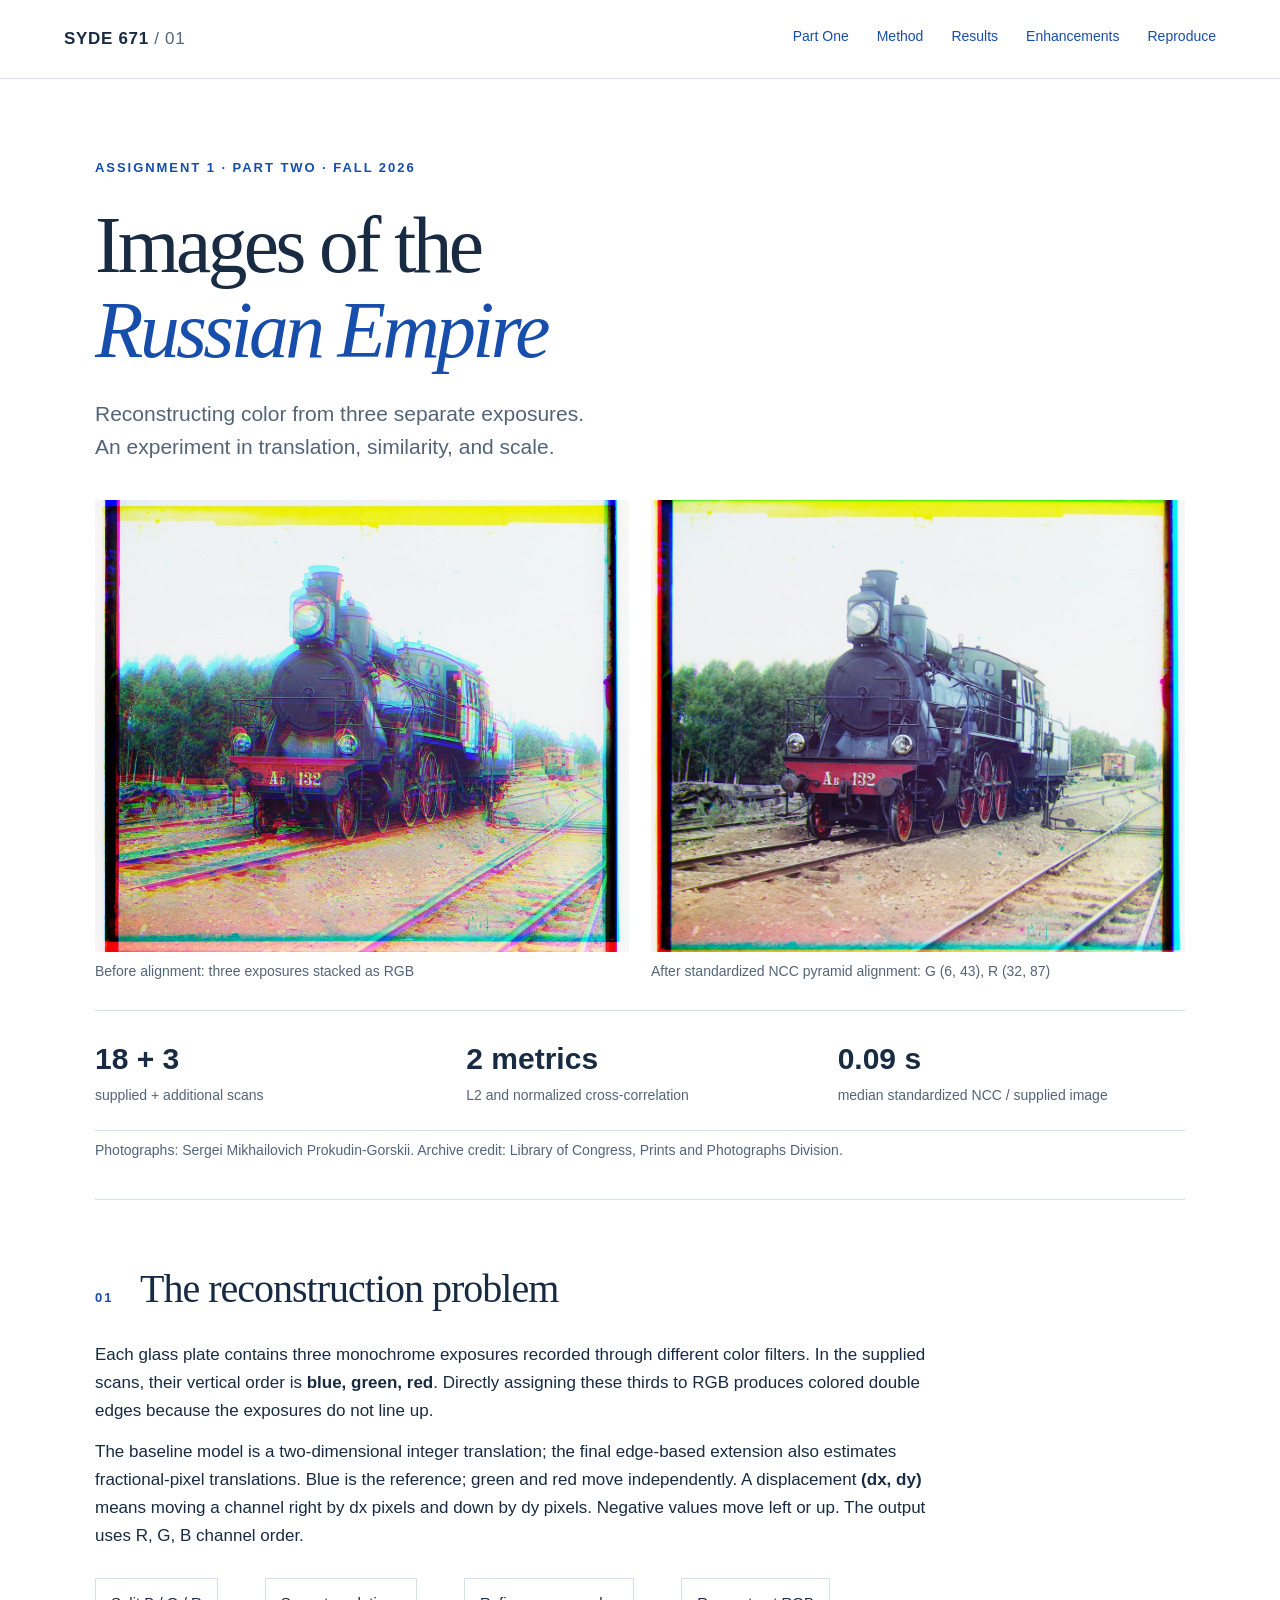
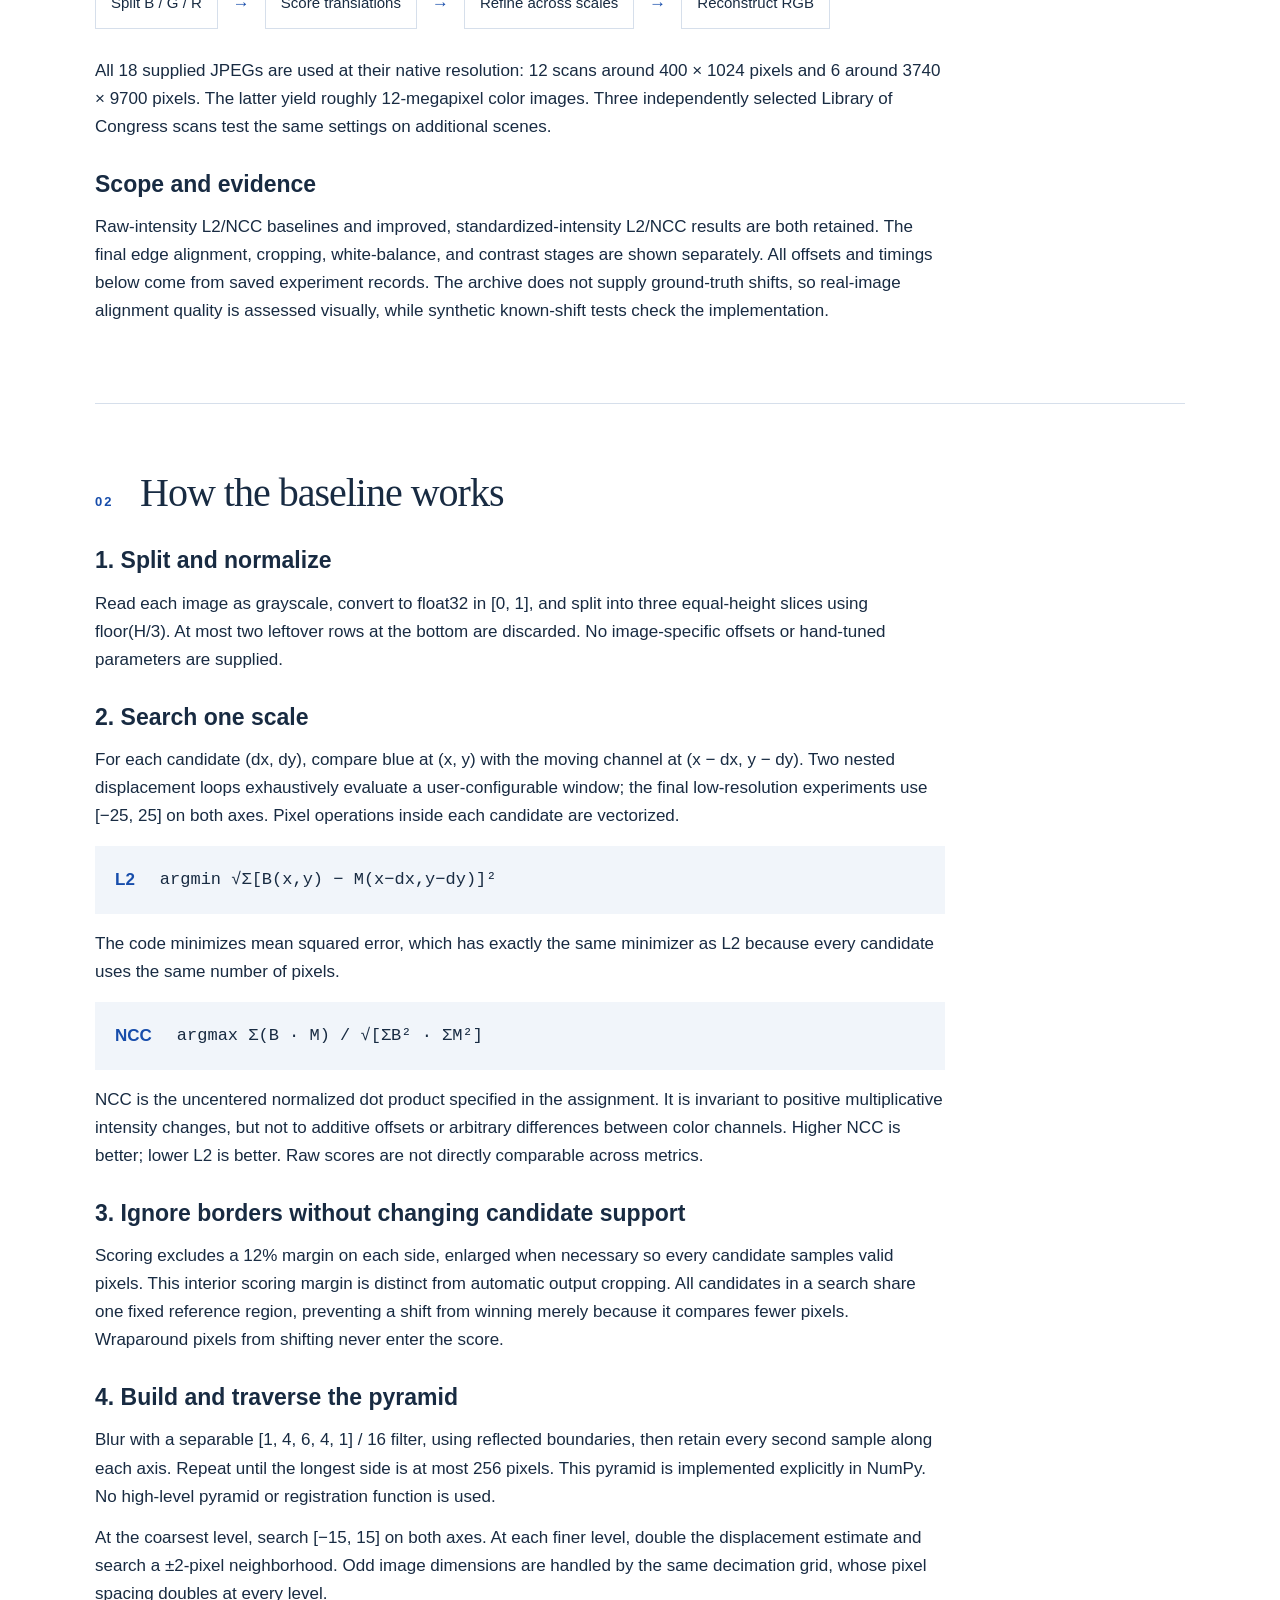
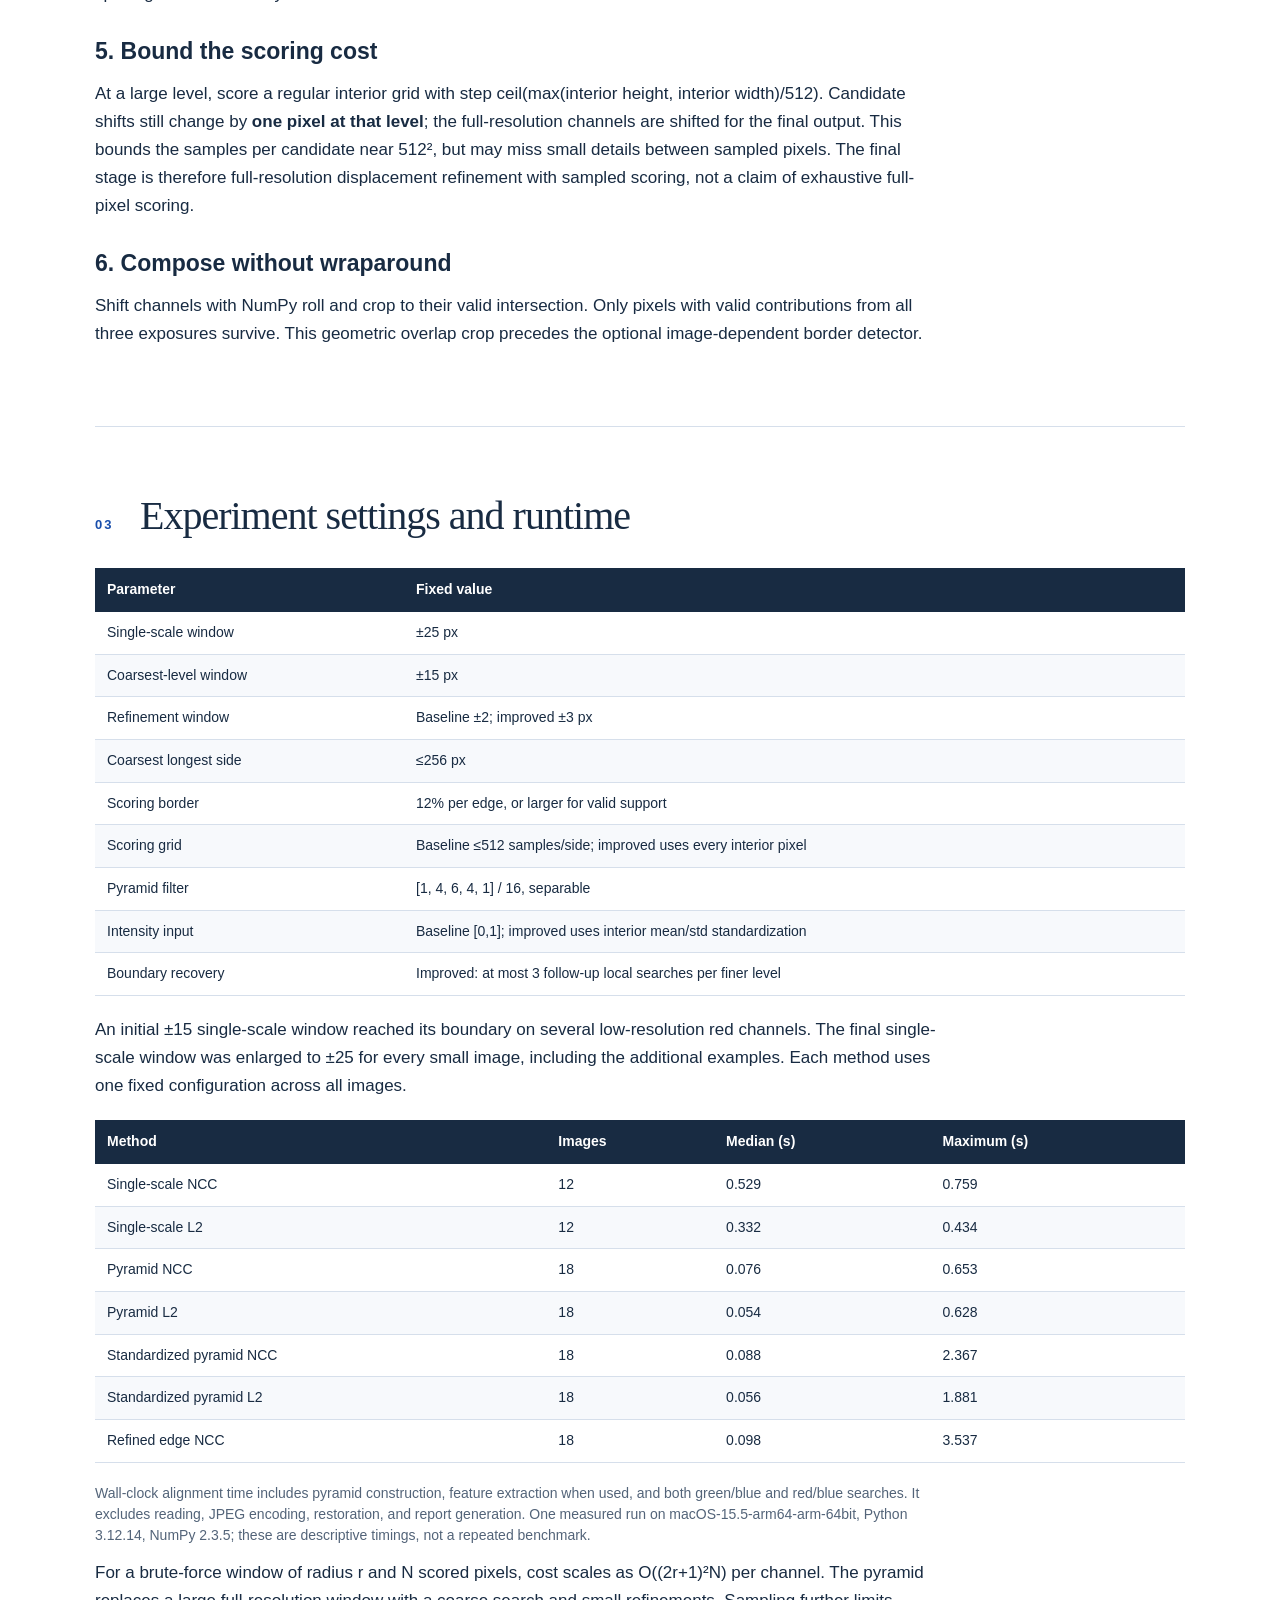
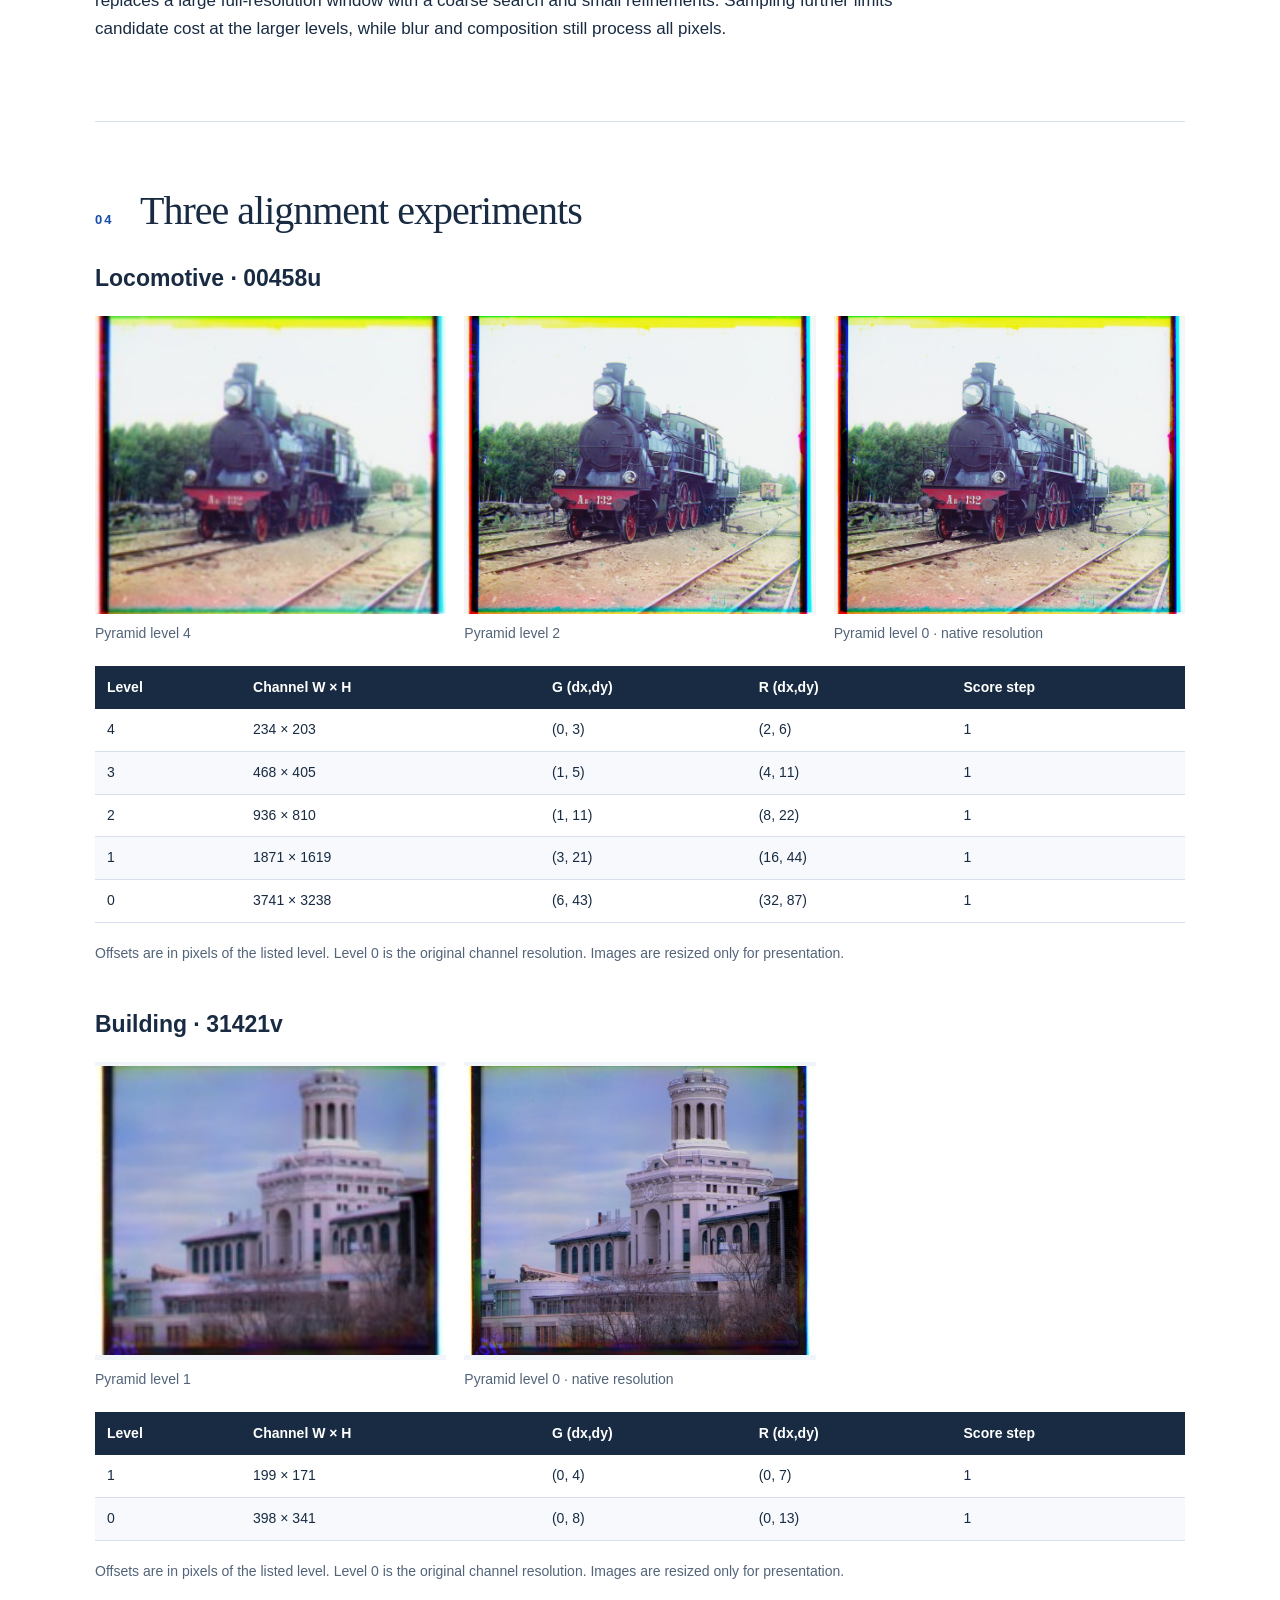
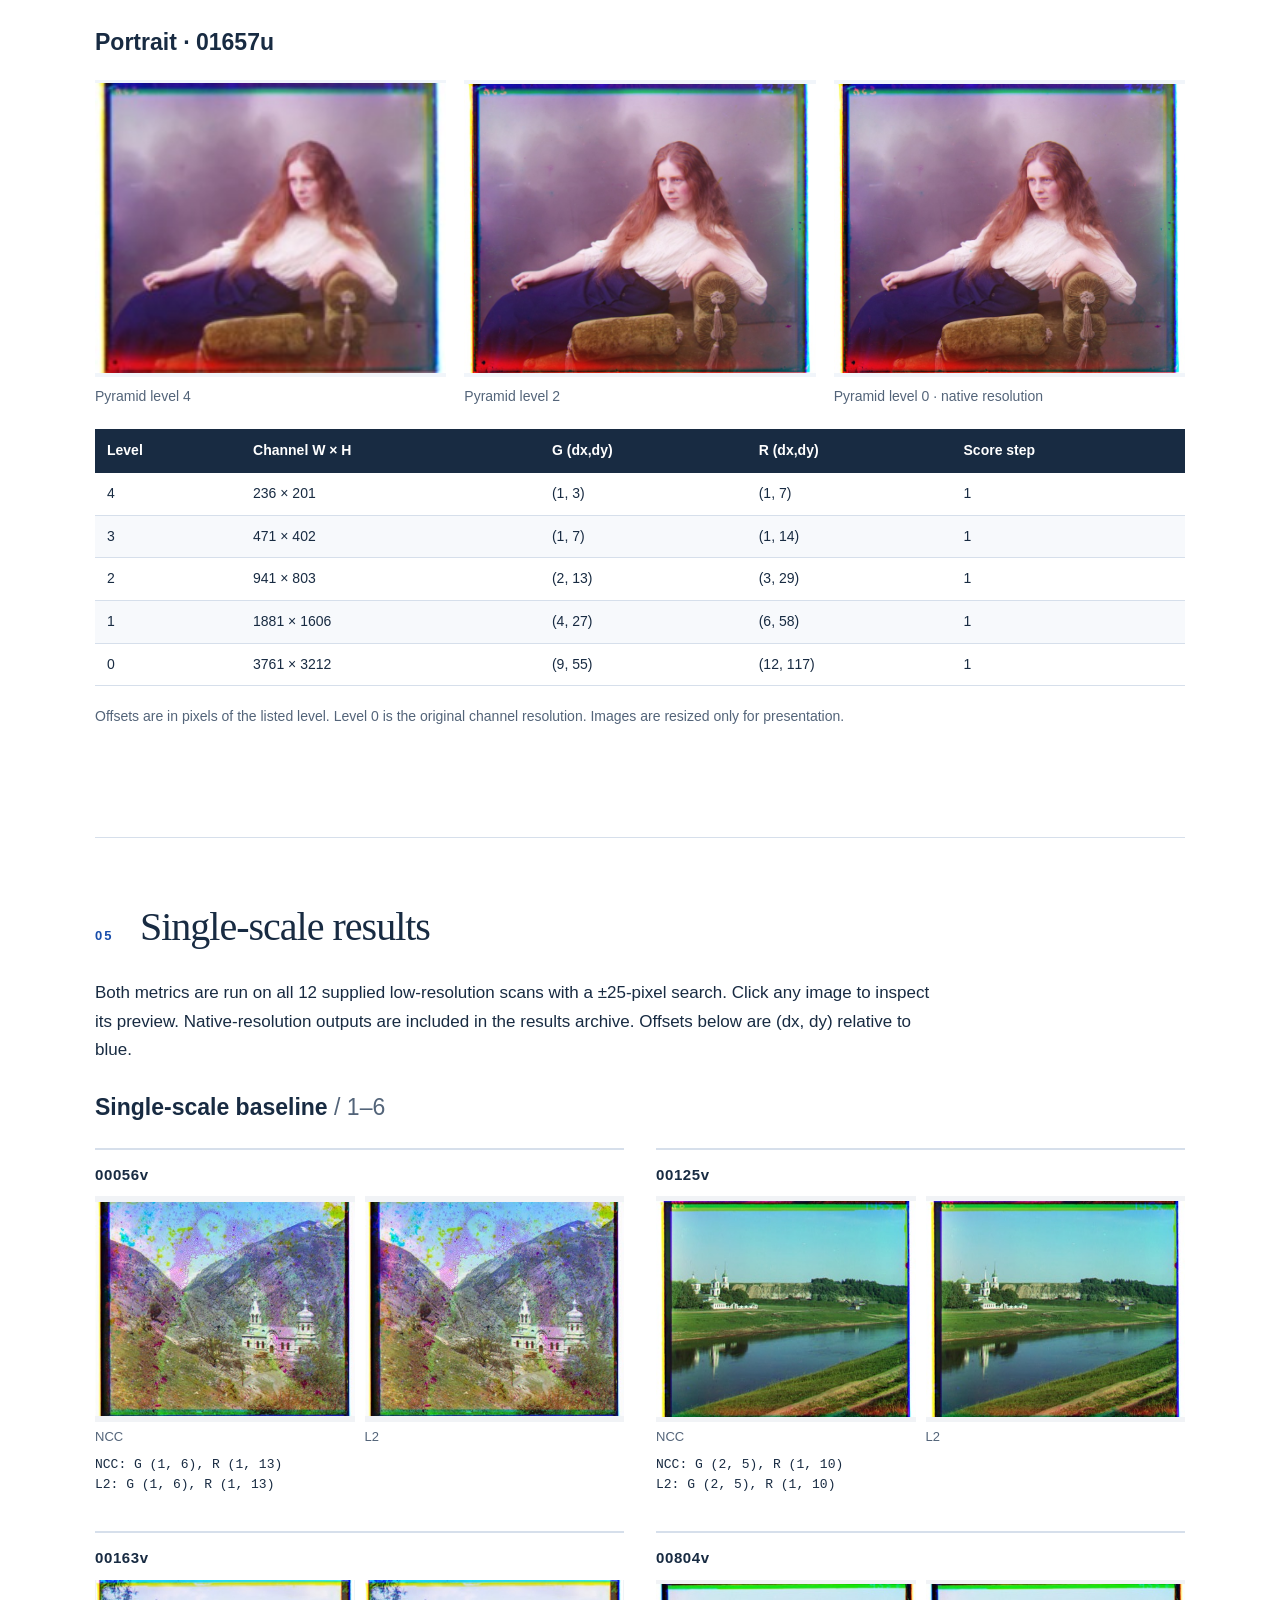
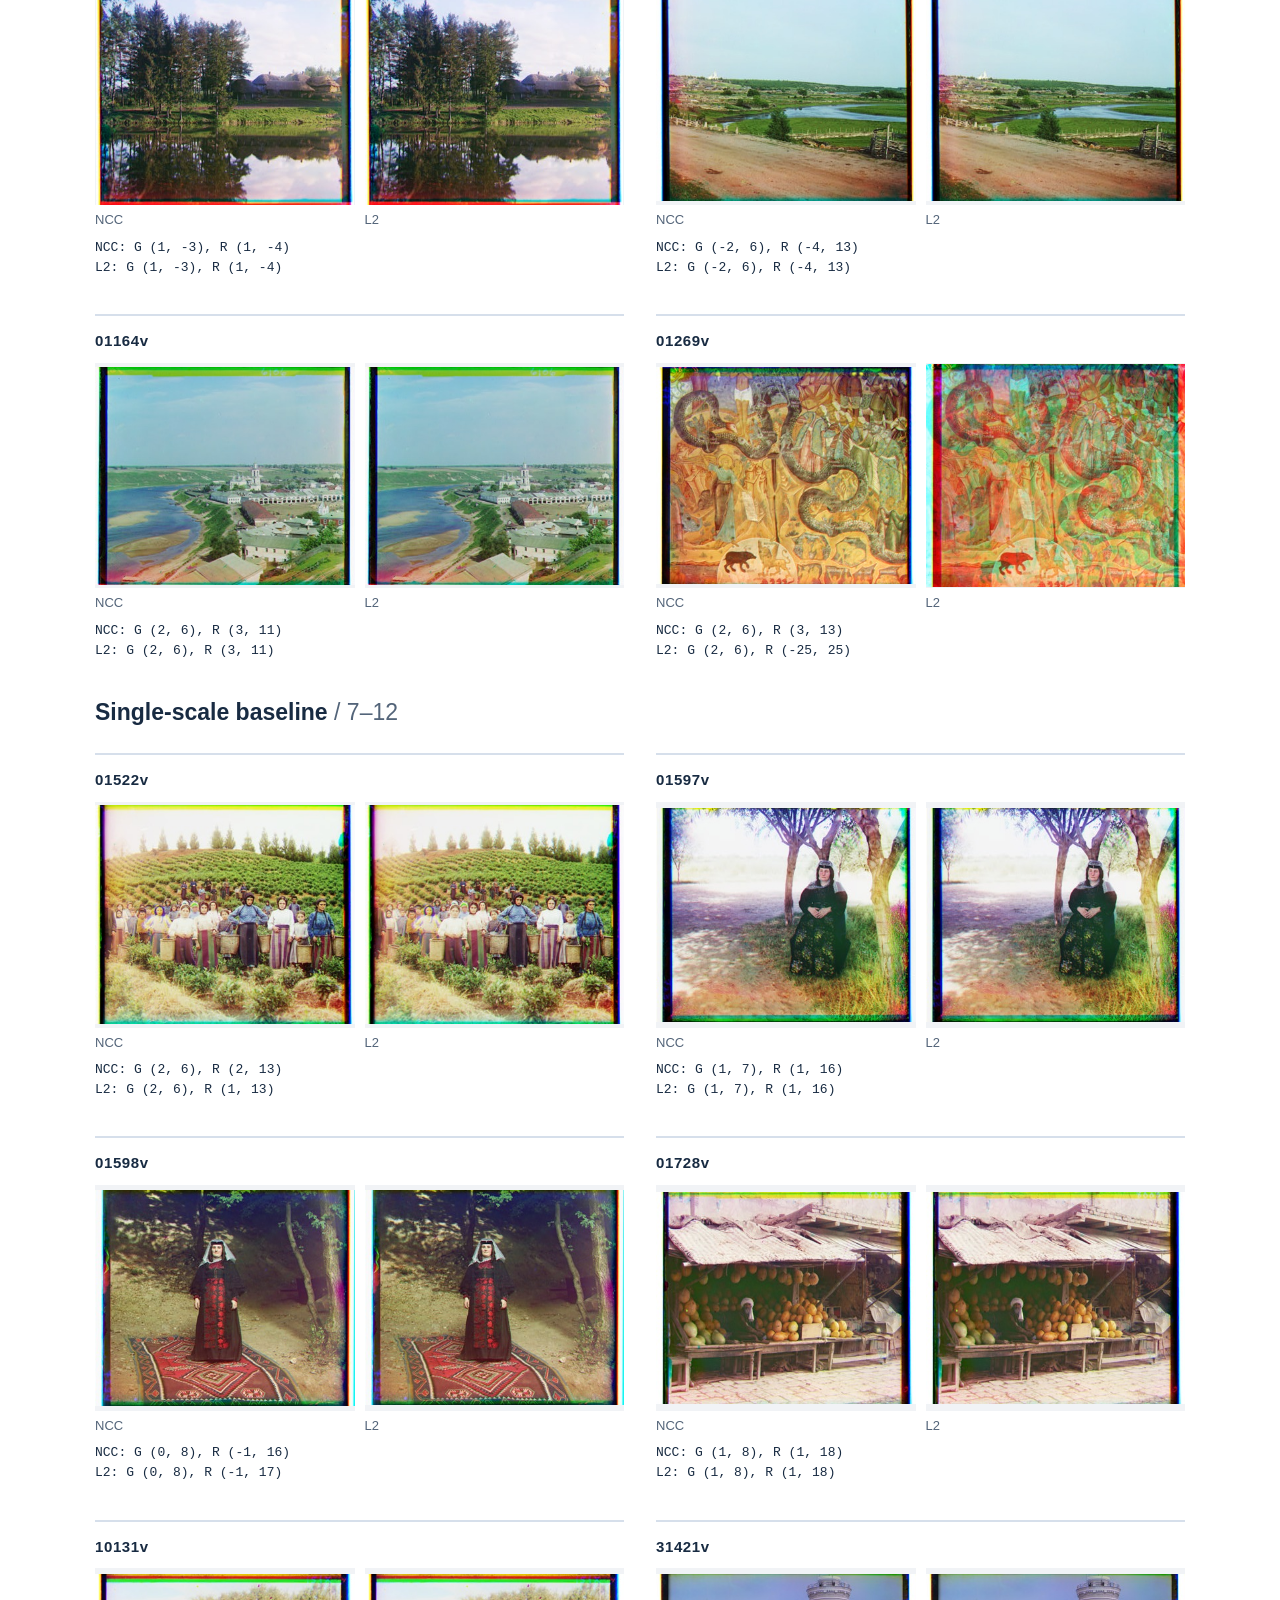
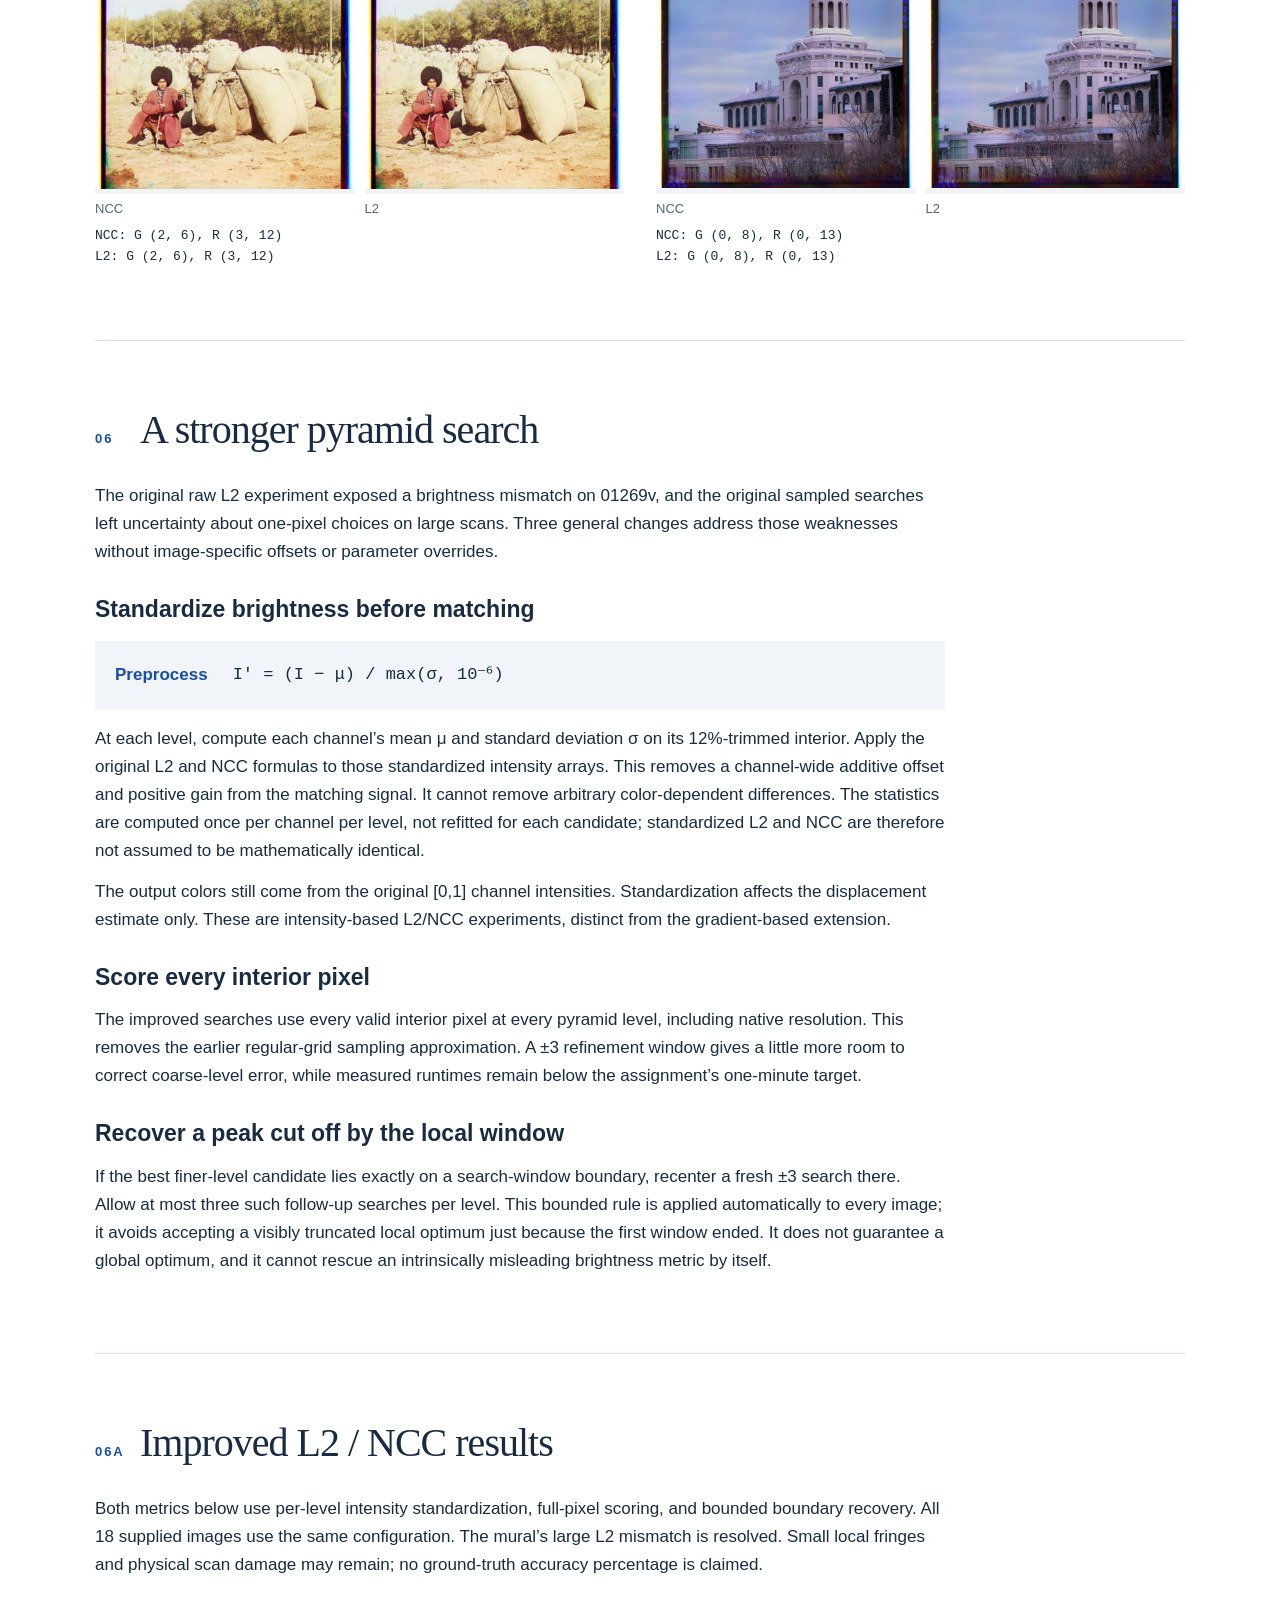
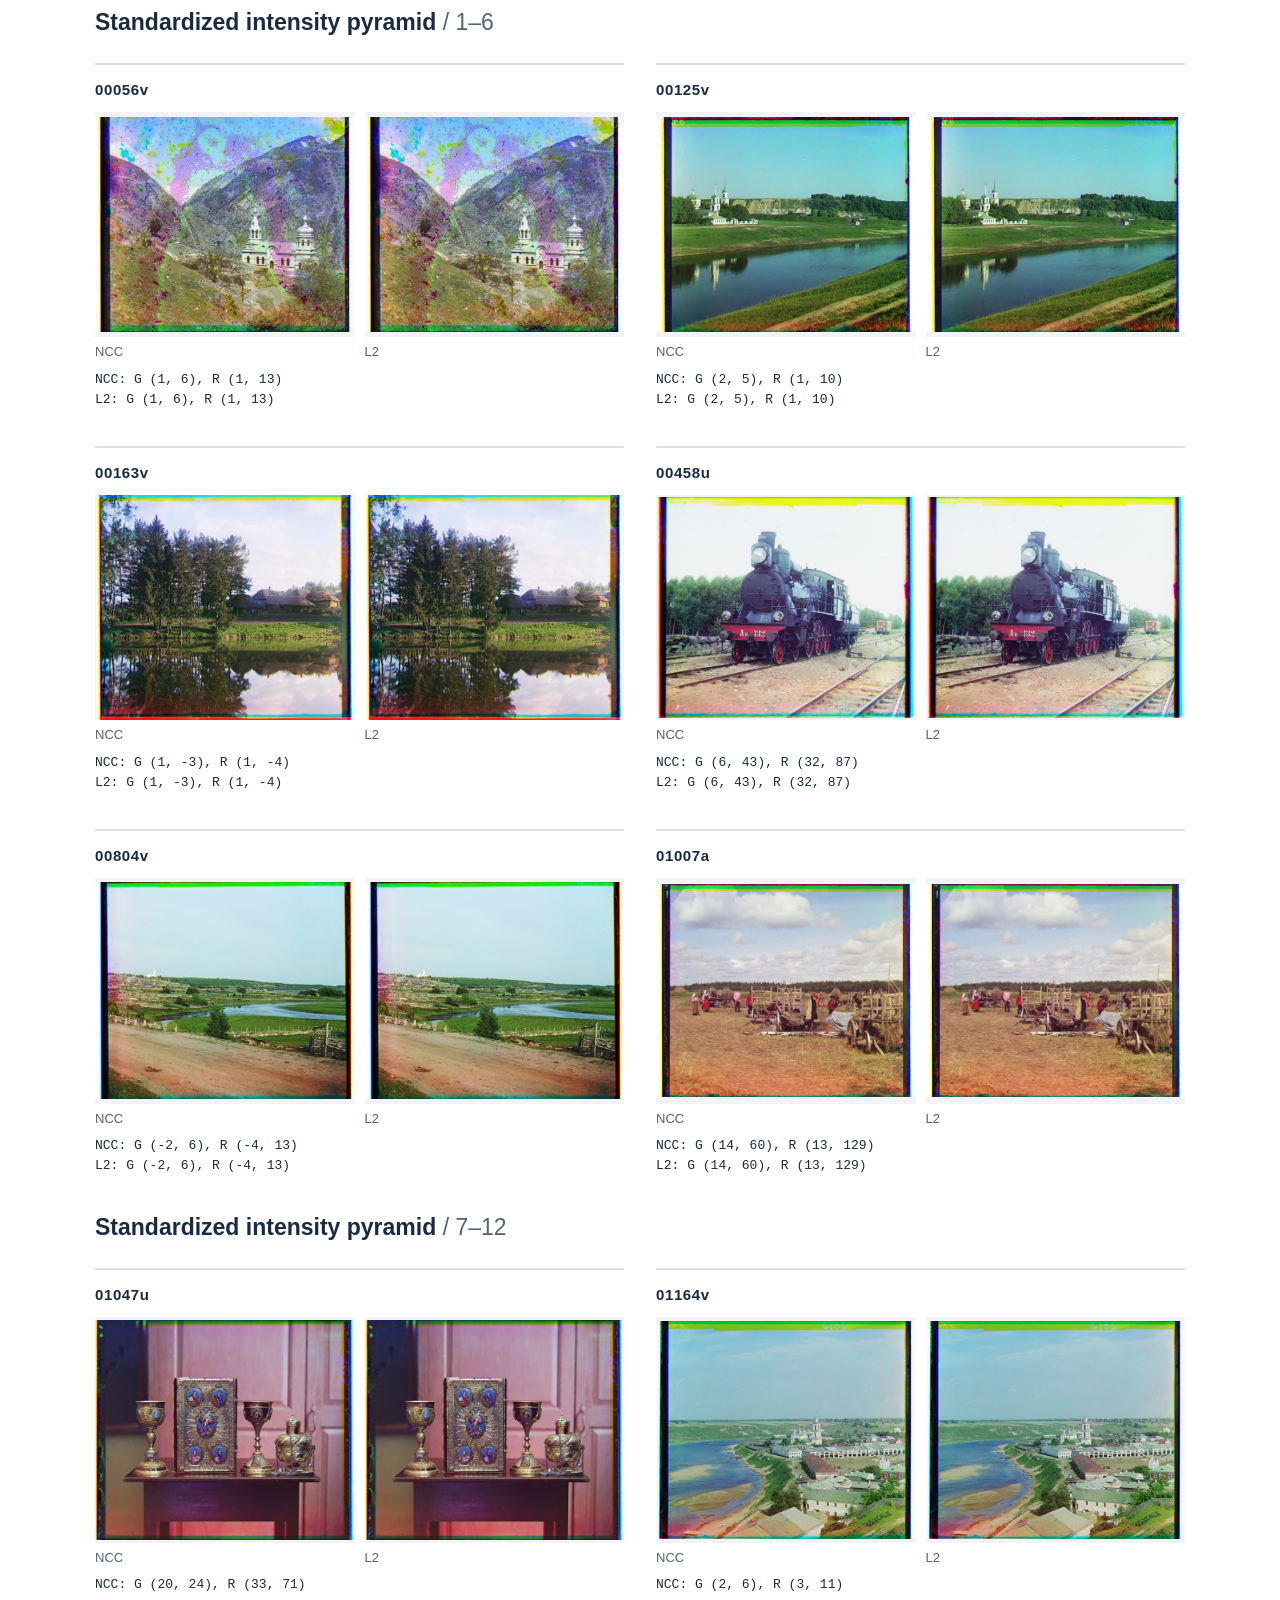
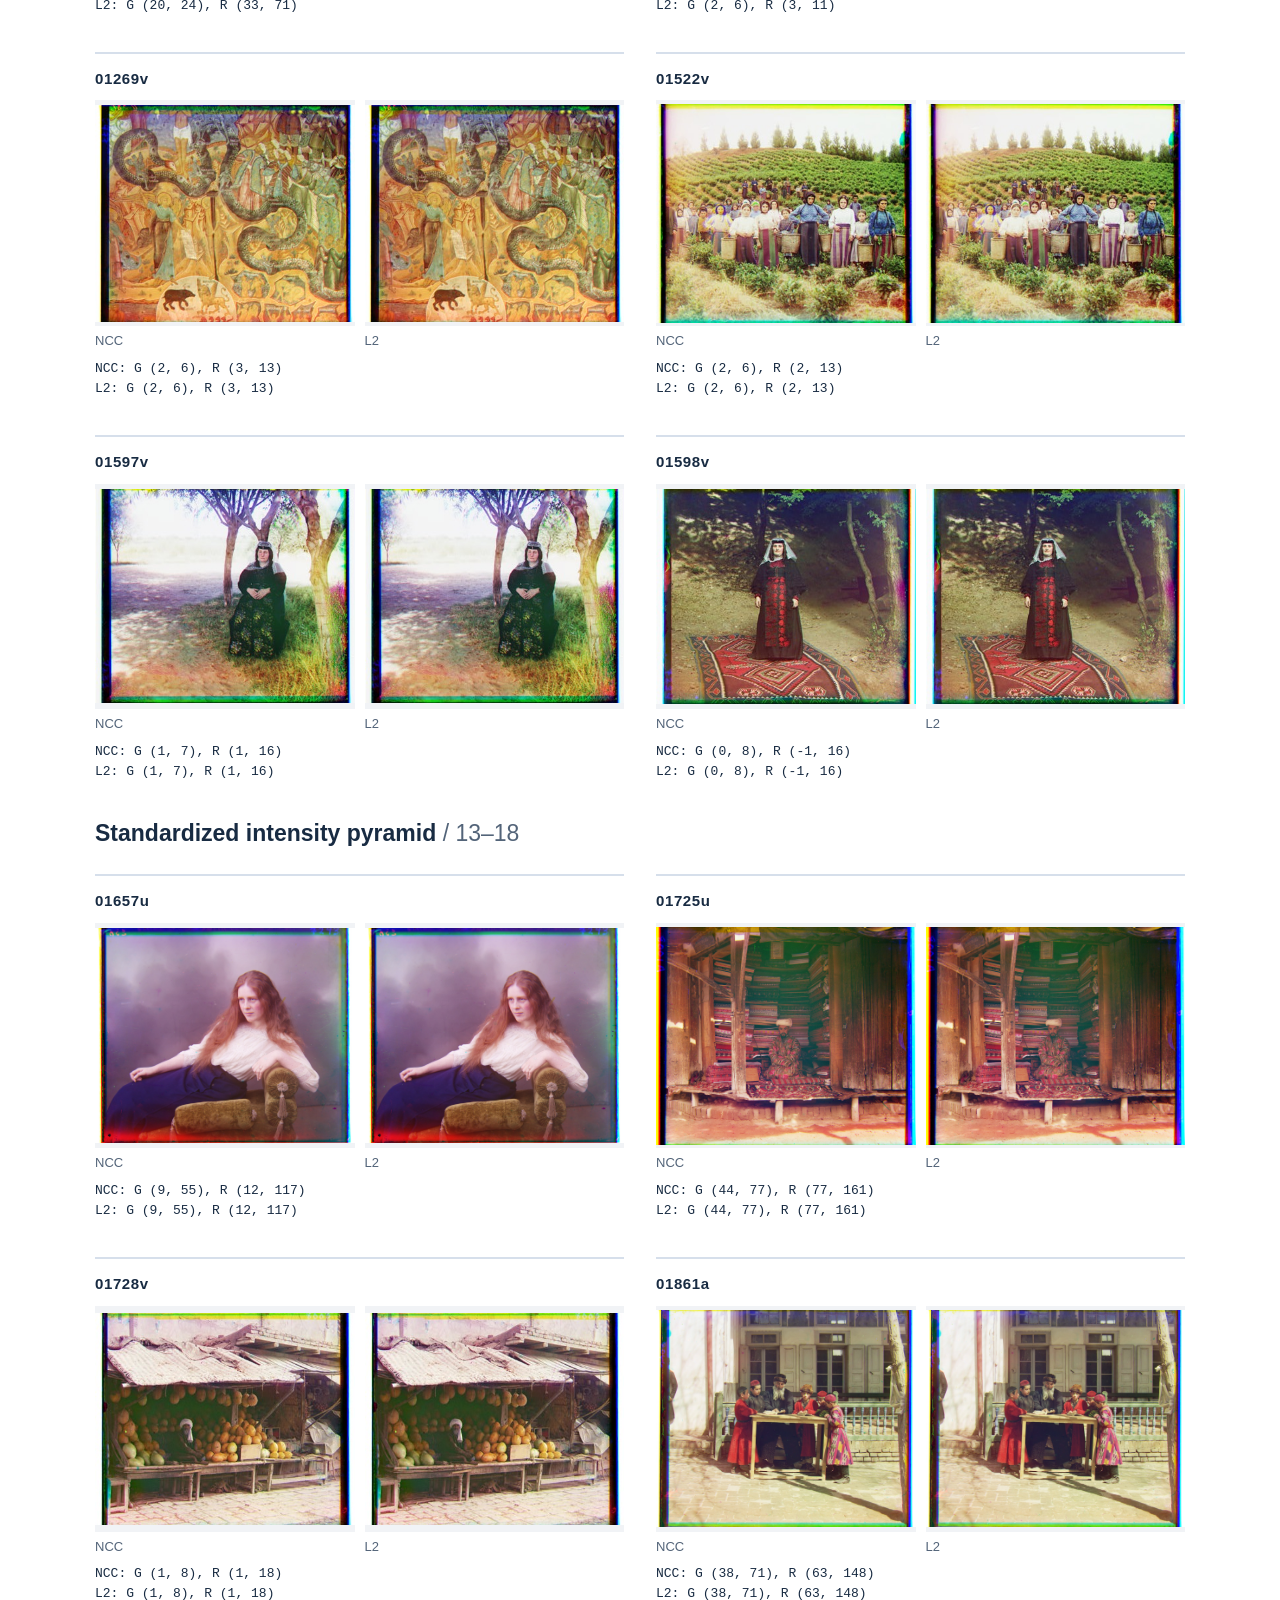
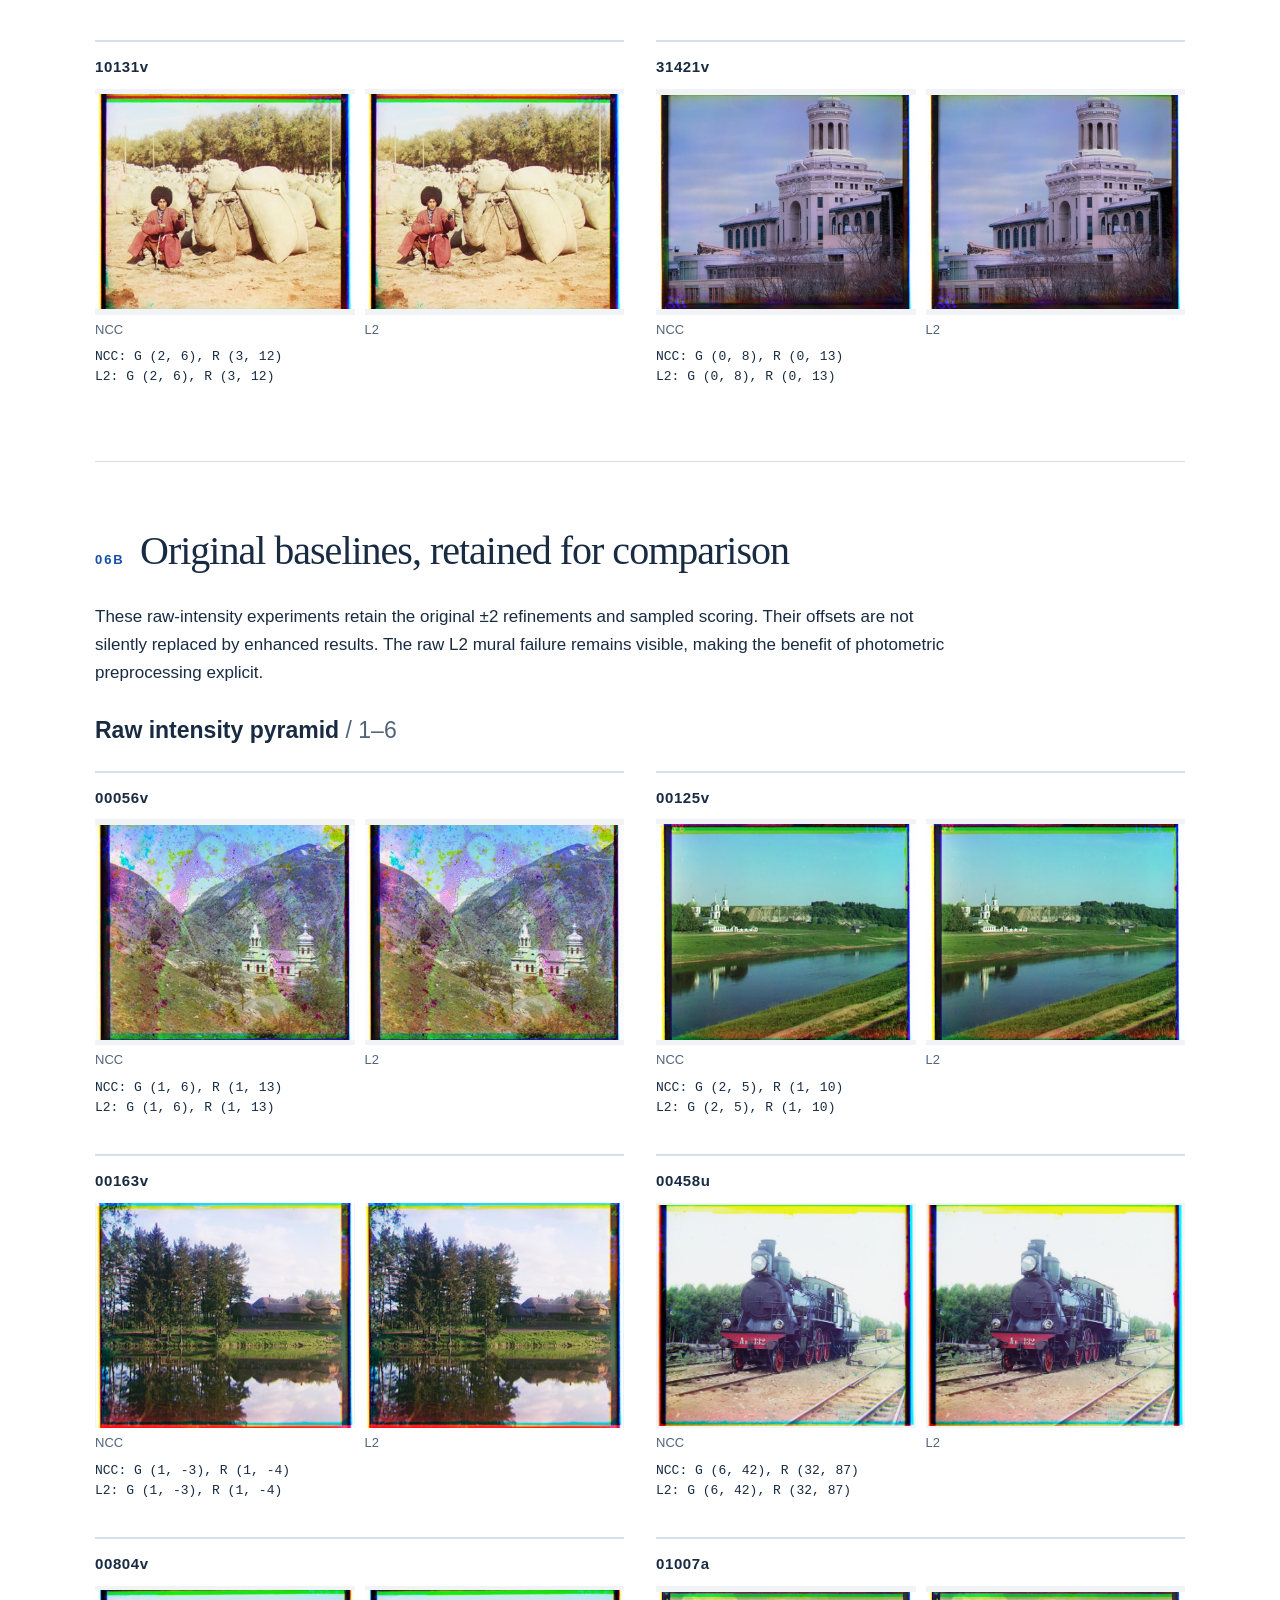
==== commit 71c7b966: "Add Part One photography report and Dolly Zoom animation" ====
--- a/index.html
+++ b/index.html
@@ -1,7 +1,9 @@
-<!doctype html><html lang="en"><head><meta charset="utf-8"><meta name="viewport" content="width=device-width,initial-scale=1"><title>Images of the Russian Empire | SYDE 671</title><meta name="description" content="A reproducible study of color-channel alignment with L2, NCC, image pyramids and automatic restoration."><link rel="stylesheet" href="style.css"></head><body><header class="masthead"><a class="wordmark" href="#top">SYDE 671 <span>/ 01</span></a><nav aria-label="Report sections"><a href="#method">Method</a><a href="#results">Results</a><a href="#enhancements">Enhancements</a><a href="#reproduce">Reproduce</a></nav></header>
-    <main id="top"><section class="cover"><p class="eyebrow">Assignment 1 · Part Two · Fall 2026</p><h1>Images of the<br><em>Russian Empire</em></h1><p class="lede">Reconstructing color from three separate exposures.<br>An experiment in translation, similarity, and scale.</p><div class="hero-pair"><figure class=""><a href="images/00458u-unaligned.jpg"><img src="images/00458u-unaligned.jpg" width="1000" height="866" alt="Before alignment: three exposures stacked as RGB" loading="lazy"></a><figcaption>Before alignment: three exposures stacked as RGB</figcaption></figure><figure class=""><a href="images/00458u-normalized_ncc.jpg"><img src="images/00458u-normalized_ncc.jpg" width="1200" height="1019" alt="After standardized NCC pyramid alignment: G (6, 43), R (32, 87)" loading="lazy"></a><figcaption>After standardized NCC pyramid alignment: G (6, 43), R (32, 87)</figcaption></figure></div><div class="stats"><div><strong>18 + 3</strong><span>supplied + additional scans</span></div><div><strong>2 metrics</strong><span>L2 and normalized cross-correlation</span></div><div><strong>0.09 s</strong><span>median standardized NCC / supplied image</span></div></div><p class="caption">Photographs: Sergei Mikhailovich Prokudin-Gorskii. Archive credit: Library of Congress, Prints and Photographs Division.</p></section><section class="report-section " id="overview"><div class="section-title"><span>01</span><h2>The reconstruction problem</h2></div><p>Each glass plate contains three monochrome exposures recorded through different color filters. In the supplied scans, their vertical order is <strong>blue, green, red</strong>. Directly assigning these thirds to RGB produces colored double edges because the exposures do not line up.</p><p>The baseline model is a two-dimensional integer translation; the final edge-based extension also estimates fractional-pixel translations. Blue is the reference; green and red move independently. A displacement <strong>(dx, dy)</strong> means moving a channel right by dx pixels and down by dy pixels. Negative values move left or up. The output uses R, G, B channel order.</p><div class="pipeline"><span>Split B / G / R</span><b>→</b><span>Score translations</span><b>→</b><span>Refine across scales</span><b>→</b><span>Reconstruct RGB</span></div><p>All 18 supplied JPEGs are used at their native resolution: 12 scans around 400 × 1024 pixels and 6 around 3740 × 9700 pixels. The latter yield roughly 12-megapixel color images. Three independently selected Library of Congress scans test the same settings on additional scenes.</p><h3>Scope and evidence</h3><p>Raw-intensity L2/NCC baselines and improved, standardized-intensity L2/NCC results are both retained. The final edge alignment, cropping, white-balance, and contrast stages are shown separately. All offsets and timings below come from saved experiment records. The archive does not supply ground-truth shifts, so real-image alignment quality is assessed visually, while synthetic known-shift tests check the implementation.</p></section><section class="report-section " id="method"><div class="section-title"><span>02</span><h2>How the baseline works</h2></div><h3>1. Split and normalize</h3><p>Read each image as grayscale, convert to float32 in [0, 1], and split into three equal-height slices using floor(H/3). At most two leftover rows at the bottom are discarded. No image-specific offsets or hand-tuned parameters are supplied.</p><h3>2. Search one scale</h3><p>For each candidate (dx, dy), compare blue at (x, y) with the moving channel at (x − dx, y − dy). Two nested displacement loops exhaustively evaluate a user-configurable window; the final low-resolution experiments use [−25, 25] on both axes. Pixel operations inside each candidate are vectorized.</p><div class="formula"><span>L2</span><code>argmin √Σ[B(x,y) − M(x−dx,y−dy)]²</code></div><p>The code minimizes mean squared error, which has exactly the same minimizer as L2 because every candidate uses the same number of pixels.</p><div class="formula"><span>NCC</span><code>argmax Σ(B · M) / √[ΣB² · ΣM²]</code></div><p>NCC is the uncentered normalized dot product specified in the assignment. It is invariant to positive multiplicative intensity changes, but not to additive offsets or arbitrary differences between color channels. Higher NCC is better; lower L2 is better. Raw scores are not directly comparable across metrics.</p><h3>3. Ignore borders without changing candidate support</h3><p>Scoring excludes a 12% margin on each side, enlarged when necessary so every candidate samples valid pixels. This interior scoring margin is distinct from automatic output cropping. All candidates in a search share one fixed reference region, preventing a shift from winning merely because it compares fewer pixels. Wraparound pixels from shifting never enter the score.</p><h3>4. Build and traverse the pyramid</h3><p>Blur with a separable [1, 4, 6, 4, 1] / 16 filter, using reflected boundaries, then retain every second sample along each axis. Repeat until the longest side is at most 256 pixels. This pyramid is implemented explicitly in NumPy. No high-level pyramid or registration function is used.</p><p>At the coarsest level, search [−15, 15] on both axes. At each finer level, double the displacement estimate and search a ±2-pixel neighborhood. Odd image dimensions are handled by the same decimation grid, whose pixel spacing doubles at every level.</p><h3>5. Bound the scoring cost</h3><p>At a large level, score a regular interior grid with step ceil(max(interior height, interior width)/512). Candidate shifts still change by <strong>one pixel at that level</strong>; the full-resolution channels are shifted for the final output. This bounds the samples per candidate near 512², but may miss small details between sampled pixels. The final stage is therefore full-resolution displacement refinement with sampled scoring, not a claim of exhaustive full-pixel scoring.</p><h3>6. Compose without wraparound</h3><p>Shift channels with NumPy roll and crop to their valid intersection. Only pixels with valid contributions from all three exposures survive. This geometric overlap crop precedes the optional image-dependent border detector.</p></section><section class="report-section " id="experiments"><div class="section-title"><span>03</span><h2>Experiment settings and runtime</h2></div><div class="table-scroll"><table class=""><thead><tr><th scope="col">Parameter</th><th scope="col">Fixed value</th></tr></thead><tbody><tr><td>Single-scale window</td><td>±25 px</td></tr><tr><td>Coarsest-level window</td><td>±15 px</td></tr><tr><td>Refinement window</td><td>Baseline ±2; improved ±3 px</td></tr><tr><td>Coarsest longest side</td><td>≤256 px</td></tr><tr><td>Scoring border</td><td>12% per edge, or larger for valid support</td></tr><tr><td>Scoring grid</td><td>Baseline ≤512 samples/side; improved uses every interior pixel</td></tr><tr><td>Pyramid filter</td><td>[1, 4, 6, 4, 1] / 16, separable</td></tr><tr><td>Intensity input</td><td>Baseline [0,1]; improved uses interior mean/std standardization</td></tr><tr><td>Boundary recovery</td><td>Improved: at most 3 follow-up local searches per finer level</td></tr></tbody></table></div><p>An initial ±15 single-scale window reached its boundary on several low-resolution red channels. The final single-scale window was enlarged to ±25 for every small image, including the additional examples. Each method uses one fixed configuration across all images.</p><div class="table-scroll"><table class=""><thead><tr><th scope="col">Method</th><th scope="col">Images</th><th scope="col">Median (s)</th><th scope="col">Maximum (s)</th></tr></thead><tbody><tr><td>Single-scale NCC</td><td>12</td><td>0.529</td><td>0.759</td></tr><tr><td>Single-scale L2</td><td>12</td><td>0.332</td><td>0.434</td></tr><tr><td>Pyramid NCC</td><td>18</td><td>0.076</td><td>0.653</td></tr><tr><td>Pyramid L2</td><td>18</td><td>0.054</td><td>0.628</td></tr><tr><td>Standardized pyramid NCC</td><td>18</td><td>0.088</td><td>2.367</td></tr><tr><td>Standardized pyramid L2</td><td>18</td><td>0.056</td><td>1.881</td></tr><tr><td>Refined edge NCC</td><td>18</td><td>0.098</td><td>3.537</td></tr></tbody></table></div><p class="caption">Wall-clock alignment time includes pyramid construction, feature extraction when used, and both green/blue and red/blue searches. It excludes reading, JPEG encoding, restoration, and report generation. One measured run on macOS-15.5-arm64-arm-64bit, Python 3.12.14, NumPy 2.3.5; these are descriptive timings, not a repeated benchmark.</p><p>For a brute-force window of radius r and N scored pixels, cost scales as O((2r+1)²N) per channel. The pyramid replaces a large full-resolution window with a coarse search and small refinements. Sampling further limits candidate cost at the larger levels, while blur and composition still process all pixels.</p></section><section class="report-section " id="cases"><div class="section-title"><span>04</span><h2>Three alignment experiments</h2></div><article class="case-study"><h3>Locomotive · 00458u</h3><div class="intermediates"><figure class=""><a href="images/00458u-level-4.jpg"><img src="images/00458u-level-4.jpg" width="232" height="197" alt="Pyramid level 4" loading="lazy"></a><figcaption>Pyramid level 4</figcaption></figure><figure class=""><a href="images/00458u-level-2.jpg"><img src="images/00458u-level-2.jpg" width="800" height="679" alt="Pyramid level 2" loading="lazy"></a><figcaption>Pyramid level 2</figcaption></figure><figure class=""><a href="images/00458u-level-0.jpg"><img src="images/00458u-level-0.jpg" width="800" height="680" alt="Pyramid level 0 · native resolution" loading="lazy"></a><figcaption>Pyramid level 0 · native resolution</figcaption></figure></div><div class="table-scroll"><table class=""><thead><tr><th scope="col">Level</th><th scope="col">Channel W × H</th><th scope="col">G (dx,dy)</th><th scope="col">R (dx,dy)</th><th scope="col">Score step</th></tr></thead><tbody><tr><td>4</td><td>234 × 203</td><td>(0, 3)</td><td>(2, 6)</td><td>1</td></tr><tr><td>3</td><td>468 × 405</td><td>(1, 5)</td><td>(4, 11)</td><td>1</td></tr><tr><td>2</td><td>936 × 810</td><td>(1, 11)</td><td>(8, 22)</td><td>1</td></tr><tr><td>1</td><td>1871 × 1619</td><td>(3, 21)</td><td>(16, 44)</td><td>1</td></tr><tr><td>0</td><td>3741 × 3238</td><td>(6, 43)</td><td>(32, 87)</td><td>1</td></tr></tbody></table></div><p class="caption">Offsets are in pixels of the listed level. Level 0 is the original channel resolution. Images are resized only for presentation.</p></article><article class="case-study"><h3>Building · 31421v</h3><div class="intermediates"><figure class=""><a href="images/31421v-level-1.jpg"><img src="images/31421v-level-1.jpg" width="199" height="164" alt="Pyramid level 1" loading="lazy"></a><figcaption>Pyramid level 1</figcaption></figure><figure class=""><a href="images/31421v-level-0.jpg"><img src="images/31421v-level-0.jpg" width="398" height="328" alt="Pyramid level 0 · native resolution" loading="lazy"></a><figcaption>Pyramid level 0 · native resolution</figcaption></figure></div><div class="table-scroll"><table class=""><thead><tr><th scope="col">Level</th><th scope="col">Channel W × H</th><th scope="col">G (dx,dy)</th><th scope="col">R (dx,dy)</th><th scope="col">Score step</th></tr></thead><tbody><tr><td>1</td><td>199 × 171</td><td>(0, 4)</td><td>(0, 7)</td><td>1</td></tr><tr><td>0</td><td>398 × 341</td><td>(0, 8)</td><td>(0, 13)</td><td>1</td></tr></tbody></table></div><p class="caption">Offsets are in pixels of the listed level. Level 0 is the original channel resolution. Images are resized only for presentation.</p></article><article class="case-study"><h3>Portrait · 01657u</h3><div class="intermediates"><figure class=""><a href="images/01657u-level-4.jpg"><img src="images/01657u-level-4.jpg" width="235" height="194" alt="Pyramid level 4" loading="lazy"></a><figcaption>Pyramid level 4</figcaption></figure><figure class=""><a href="images/01657u-level-2.jpg"><img src="images/01657u-level-2.jpg" width="800" height="660" alt="Pyramid level 2" loading="lazy"></a><figcaption>Pyramid level 2</figcaption></figure><figure class=""><a href="images/01657u-level-0.jpg"><img src="images/01657u-level-0.jpg" width="800" height="660" alt="Pyramid level 0 · native resolution" loading="lazy"></a><figcaption>Pyramid level 0 · native resolution</figcaption></figure></div><div class="table-scroll"><table class=""><thead><tr><th scope="col">Level</th><th scope="col">Channel W × H</th><th scope="col">G (dx,dy)</th><th scope="col">R (dx,dy)</th><th scope="col">Score step</th></tr></thead><tbody><tr><td>4</td><td>236 × 201</td><td>(1, 3)</td><td>(1, 7)</td><td>1</td></tr><tr><td>3</td><td>471 × 402</td><td>(1, 7)</td><td>(1, 14)</td><td>1</td></tr><tr><td>2</td><td>941 × 803</td><td>(2, 13)</td><td>(3, 29)</td><td>1</td></tr><tr><td>1</td><td>1881 × 1606</td><td>(4, 27)</td><td>(6, 58)</td><td>1</td></tr><tr><td>0</td><td>3761 × 3212</td><td>(9, 55)</td><td>(12, 117)</td><td>1</td></tr></tbody></table></div><p class="caption">Offsets are in pixels of the listed level. Level 0 is the original channel resolution. Images are resized only for presentation.</p></article></section><section class="report-section " id="single"><div class="section-title"><span>05</span><h2>Single-scale results</h2></div><p>Both metrics are run on all 12 supplied low-resolution scans with a ±25-pixel search. Click any image to inspect its preview. Native-resolution outputs are included in the results archive. Offsets below are (dx, dy) relative to blue.</p><div class="gallery-page"><h3>Single-scale baseline <span class="muted">/ 1–6</span></h3><div class="result-grid"><article class="result-card"><h4>00056v</h4><div class="pair"><figure class=""><a href="images/00056v-single_ncc.jpg"><img src="images/00056v-single_ncc.jpg" width="397" height="328" alt="NCC" loading="lazy"></a><figcaption>NCC</figcaption></figure><figure class=""><a href="images/00056v-single_l2.jpg"><img src="images/00056v-single_l2.jpg" width="397" height="328" alt="L2" loading="lazy"></a><figcaption>L2</figcaption></figure></div><p class="offsets">NCC: G (1, 6), R (1, 13)<br>L2: G (1, 6), R (1, 13)</p></article><article class="result-card"><h4>00125v</h4><div class="pair"><figure class=""><a href="images/00125v-single_ncc.jpg"><img src="images/00125v-single_ncc.jpg" width="398" height="331" alt="NCC" loading="lazy"></a><figcaption>NCC</figcaption></figure><figure class=""><a href="images/00125v-single_l2.jpg"><img src="images/00125v-single_l2.jpg" width="398" height="331" alt="L2" loading="lazy"></a><figcaption>L2</figcaption></figure></div><p class="offsets">NCC: G (2, 5), R (1, 10)<br>L2: G (2, 5), R (1, 10)</p></article><article class="result-card"><h4>00163v</h4><div class="pair"><figure class=""><a href="images/00163v-single_ncc.jpg"><img src="images/00163v-single_ncc.jpg" width="386" height="337" alt="NCC" loading="lazy"></a><figcaption>NCC</figcaption></figure><figure class=""><a href="images/00163v-single_l2.jpg"><img src="images/00163v-single_l2.jpg" width="386" height="337" alt="L2" loading="lazy"></a><figcaption>L2</figcaption></figure></div><p class="offsets">NCC: G (1, -3), R (1, -4)<br>L2: G (1, -3), R (1, -4)</p></article><article class="result-card"><h4>00804v</h4><div class="pair"><figure class=""><a href="images/00804v-single_ncc.jpg"><img src="images/00804v-single_ncc.jpg" width="392" height="328" alt="NCC" loading="lazy"></a><figcaption>NCC</figcaption></figure><figure class=""><a href="images/00804v-single_l2.jpg"><img src="images/00804v-single_l2.jpg" width="392" height="328" alt="L2" loading="lazy"></a><figcaption>L2</figcaption></figure></div><p class="offsets">NCC: G (-2, 6), R (-4, 13)<br>L2: G (-2, 6), R (-4, 13)</p></article><article class="result-card"><h4>01164v</h4><div class="pair"><figure class=""><a href="images/01164v-single_ncc.jpg"><img src="images/01164v-single_ncc.jpg" width="393" height="330" alt="NCC" loading="lazy"></a><figcaption>NCC</figcaption></figure><figure class=""><a href="images/01164v-single_l2.jpg"><img src="images/01164v-single_l2.jpg" width="393" height="330" alt="L2" loading="lazy"></a><figcaption>L2</figcaption></figure></div><p class="offsets">NCC: G (2, 6), R (3, 11)<br>L2: G (2, 6), R (3, 11)</p></article><article class="result-card"><h4>01269v</h4><div class="pair"><figure class=""><a href="images/01269v-single_ncc.jpg"><img src="images/01269v-single_ncc.jpg" width="392" height="328" alt="NCC" loading="lazy"></a><figcaption>NCC</figcaption></figure><figure class=""><a href="images/01269v-single_l2.jpg"><img src="images/01269v-single_l2.jpg" width="368" height="316" alt="L2" loading="lazy"></a><figcaption>L2</figcaption></figure></div><p class="offsets">NCC: G (2, 6), R (3, 13)<br>L2: G (2, 6), R (-25, 25)</p></article></div></div><div class="gallery-page"><h3>Single-scale baseline <span class="muted">/ 7–12</span></h3><div class="result-grid"><article class="result-card"><h4>01522v</h4><div class="pair"><figure class=""><a href="images/01522v-single_ncc.jpg"><img src="images/01522v-single_ncc.jpg" width="389" height="328" alt="NCC" loading="lazy"></a><figcaption>NCC</figcaption></figure><figure class=""><a href="images/01522v-single_l2.jpg"><img src="images/01522v-single_l2.jpg" width="389" height="328" alt="L2" loading="lazy"></a><figcaption>L2</figcaption></figure></div><p class="offsets">NCC: G (2, 6), R (2, 13)<br>L2: G (2, 6), R (1, 13)</p></article><article class="result-card"><h4>01597v</h4><div class="pair"><figure class=""><a href="images/01597v-single_ncc.jpg"><img src="images/01597v-single_ncc.jpg" width="394" height="325" alt="NCC" loading="lazy"></a><figcaption>NCC</figcaption></figure><figure class=""><a href="images/01597v-single_l2.jpg"><img src="images/01597v-single_l2.jpg" width="394" height="325" alt="L2" loading="lazy"></a><figcaption>L2</figcaption></figure></div><p class="offsets">NCC: G (1, 7), R (1, 16)<br>L2: G (1, 7), R (1, 16)</p></article><article class="result-card"><h4>01598v</h4><div class="pair"><figure class=""><a href="images/01598v-single_ncc.jpg"><img src="images/01598v-single_ncc.jpg" width="391" height="325" alt="NCC" loading="lazy"></a><figcaption>NCC</figcaption></figure><figure class=""><a href="images/01598v-single_l2.jpg"><img src="images/01598v-single_l2.jpg" width="391" height="324" alt="L2" loading="lazy"></a><figcaption>L2</figcaption></figure></div><p class="offsets">NCC: G (0, 8), R (-1, 16)<br>L2: G (0, 8), R (-1, 17)</p></article><article class="result-card"><h4>01728v</h4><div class="pair"><figure class=""><a href="images/01728v-single_ncc.jpg"><img src="images/01728v-single_ncc.jpg" width="396" height="323" alt="NCC" loading="lazy"></a><figcaption>NCC</figcaption></figure><figure class=""><a href="images/01728v-single_l2.jpg"><img src="images/01728v-single_l2.jpg" width="396" height="323" alt="L2" loading="lazy"></a><figcaption>L2</figcaption></figure></div><p class="offsets">NCC: G (1, 8), R (1, 18)<br>L2: G (1, 8), R (1, 18)</p></article><article class="result-card"><h4>10131v</h4><div class="pair"><figure class=""><a href="images/10131v-single_ncc.jpg"><img src="images/10131v-single_ncc.jpg" width="397" height="329" alt="NCC" loading="lazy"></a><figcaption>NCC</figcaption></figure><figure class=""><a href="images/10131v-single_l2.jpg"><img src="images/10131v-single_l2.jpg" width="397" height="329" alt="L2" loading="lazy"></a><figcaption>L2</figcaption></figure></div><p class="offsets">NCC: G (2, 6), R (3, 12)<br>L2: G (2, 6), R (3, 12)</p></article><article class="result-card"><h4>31421v</h4><div class="pair"><figure class=""><a href="images/31421v-single_ncc.jpg"><img src="images/31421v-single_ncc.jpg" width="398" height="328" alt="NCC" loading="lazy"></a><figcaption>NCC</figcaption></figure><figure class=""><a href="images/31421v-single_l2.jpg"><img src="images/31421v-single_l2.jpg" width="398" height="328" alt="L2" loading="lazy"></a><figcaption>L2</figcaption></figure></div><p class="offsets">NCC: G (0, 8), R (0, 13)<br>L2: G (0, 8), R (0, 13)</p></article></div></div></section><section class="report-section " id="improvements"><div class="section-title"><span>06</span><h2>A stronger pyramid search</h2></div><p>The original raw L2 experiment exposed a brightness mismatch on 01269v, and the original sampled searches left uncertainty about one-pixel choices on large scans. Three general changes address those weaknesses without image-specific offsets or parameter overrides.</p><h3>Standardize brightness before matching</h3><div class="formula"><span>Preprocess</span><code>I′ = (I − μ) / max(σ, 10⁻⁶)</code></div><p>At each level, compute each channel’s mean μ and standard deviation σ on its 12%-trimmed interior. Apply the original L2 and NCC formulas to those standardized intensity arrays. This removes a channel-wide additive offset and positive gain from the matching signal. It cannot remove arbitrary color-dependent differences. The statistics are computed once per channel per level, not refitted for each candidate; standardized L2 and NCC are therefore not assumed to be mathematically identical.</p><p>The output colors still come from the original [0,1] channel intensities. Standardization affects the displacement estimate only. These are intensity-based L2/NCC experiments, distinct from the gradient-based extension.</p><h3>Score every interior pixel</h3><p>The improved searches use every valid interior pixel at every pyramid level, including native resolution. This removes the earlier regular-grid sampling approximation. A ±3 refinement window gives a little more room to correct coarse-level error, while measured runtimes remain below the assignment’s one-minute target.</p><h3>Recover a peak cut off by the local window</h3><p>If the best finer-level candidate lies exactly on a search-window boundary, recenter a fresh ±3 search there. Allow at most three such follow-up searches per level. This bounded rule is applied automatically to every image; it avoids accepting a visibly truncated local optimum just because the first window ended. It does not guarantee a global optimum, and it cannot rescue an intrinsically misleading brightness metric by itself.</p></section><section class="report-section " id="results"><div class="section-title"><span>06A</span><h2>Improved L2 / NCC results</h2></div><p>Both metrics below use per-level intensity standardization, full-pixel scoring, and bounded boundary recovery. All 18 supplied images use the same configuration. The mural’s large L2 mismatch is resolved. Small local fringes and physical scan damage may remain; no ground-truth accuracy percentage is claimed.</p><div class="gallery-page"><h3>Standardized intensity pyramid <span class="muted">/ 1–6</span></h3><div class="result-grid"><article class="result-card"><h4>00056v</h4><div class="pair"><figure class=""><a href="images/00056v-normalized_ncc.jpg"><img src="images/00056v-normalized_ncc.jpg" width="397" height="328" alt="NCC" loading="lazy"></a><figcaption>NCC</figcaption></figure><figure class=""><a href="images/00056v-normalized_l2.jpg"><img src="images/00056v-normalized_l2.jpg" width="397" height="328" alt="L2" loading="lazy"></a><figcaption>L2</figcaption></figure></div><p class="offsets">NCC: G (1, 6), R (1, 13)<br>L2: G (1, 6), R (1, 13)</p></article><article class="result-card"><h4>00125v</h4><div class="pair"><figure class=""><a href="images/00125v-normalized_ncc.jpg"><img src="images/00125v-normalized_ncc.jpg" width="398" height="331" alt="NCC" loading="lazy"></a><figcaption>NCC</figcaption></figure><figure class=""><a href="images/00125v-normalized_l2.jpg"><img src="images/00125v-normalized_l2.jpg" width="398" height="331" alt="L2" loading="lazy"></a><figcaption>L2</figcaption></figure></div><p class="offsets">NCC: G (2, 5), R (1, 10)<br>L2: G (2, 5), R (1, 10)</p></article><article class="result-card"><h4>00163v</h4><div class="pair"><figure class=""><a href="images/00163v-normalized_ncc.jpg"><img src="images/00163v-normalized_ncc.jpg" width="386" height="337" alt="NCC" loading="lazy"></a><figcaption>NCC</figcaption></figure><figure class=""><a href="images/00163v-normalized_l2.jpg"><img src="images/00163v-normalized_l2.jpg" width="386" height="337" alt="L2" loading="lazy"></a><figcaption>L2</figcaption></figure></div><p class="offsets">NCC: G (1, -3), R (1, -4)<br>L2: G (1, -3), R (1, -4)</p></article><article class="result-card"><h4>00458u</h4><div class="pair"><figure class=""><a href="images/00458u-normalized_ncc.jpg"><img src="images/00458u-normalized_ncc.jpg" width="1200" height="1019" alt="NCC" loading="lazy"></a><figcaption>NCC</figcaption></figure><figure class=""><a href="images/00458u-normalized_l2.jpg"><img src="images/00458u-normalized_l2.jpg" width="1200" height="1019" alt="L2" loading="lazy"></a><figcaption>L2</figcaption></figure></div><p class="offsets">NCC: G (6, 43), R (32, 87)<br>L2: G (6, 43), R (32, 87)</p></article><article class="result-card"><h4>00804v</h4><div class="pair"><figure class=""><a href="images/00804v-normalized_ncc.jpg"><img src="images/00804v-normalized_ncc.jpg" width="392" height="328" alt="NCC" loading="lazy"></a><figcaption>NCC</figcaption></figure><figure class=""><a href="images/00804v-normalized_l2.jpg"><img src="images/00804v-normalized_l2.jpg" width="392" height="328" alt="L2" loading="lazy"></a><figcaption>L2</figcaption></figure></div><p class="offsets">NCC: G (-2, 6), R (-4, 13)<br>L2: G (-2, 6), R (-4, 13)</p></article><article class="result-card"><h4>01007a</h4><div class="pair"><figure class=""><a href="images/01007a-normalized_ncc.jpg"><img src="images/01007a-normalized_ncc.jpg" width="1200" height="985" alt="NCC" loading="lazy"></a><figcaption>NCC</figcaption></figure><figure class=""><a href="images/01007a-normalized_l2.jpg"><img src="images/01007a-normalized_l2.jpg" width="1200" height="985" alt="L2" loading="lazy"></a><figcaption>L2</figcaption></figure></div><p class="offsets">NCC: G (14, 60), R (13, 129)<br>L2: G (14, 60), R (13, 129)</p></article></div></div><div class="gallery-page"><h3>Standardized intensity pyramid <span class="muted">/ 7–12</span></h3><div class="result-grid"><article class="result-card"><h4>01047u</h4><div class="pair"><figure class=""><a href="images/01047u-normalized_ncc.jpg"><img src="images/01047u-normalized_ncc.jpg" width="1200" height="1018" alt="NCC" loading="lazy"></a><figcaption>NCC</figcaption></figure><figure class=""><a href="images/01047u-normalized_l2.jpg"><img src="images/01047u-normalized_l2.jpg" width="1200" height="1018" alt="L2" loading="lazy"></a><figcaption>L2</figcaption></figure></div><p class="offsets">NCC: G (20, 24), R (33, 71)<br>L2: G (20, 24), R (33, 71)</p></article><article class="result-card"><h4>01164v</h4><div class="pair"><figure class=""><a href="images/01164v-normalized_ncc.jpg"><img src="images/01164v-normalized_ncc.jpg" width="393" height="330" alt="NCC" loading="lazy"></a><figcaption>NCC</figcaption></figure><figure class=""><a href="images/01164v-normalized_l2.jpg"><img src="images/01164v-normalized_l2.jpg" width="393" height="330" alt="L2" loading="lazy"></a><figcaption>L2</figcaption></figure></div><p class="offsets">NCC: G (2, 6), R (3, 11)<br>L2: G (2, 6), R (3, 11)</p></article><article class="result-card"><h4>01269v</h4><div class="pair"><figure class=""><a href="images/01269v-normalized_ncc.jpg"><img src="images/01269v-normalized_ncc.jpg" width="392" height="328" alt="NCC" loading="lazy"></a><figcaption>NCC</figcaption></figure><figure class=""><a href="images/01269v-normalized_l2.jpg"><img src="images/01269v-normalized_l2.jpg" width="392" height="328" alt="L2" loading="lazy"></a><figcaption>L2</figcaption></figure></div><p class="offsets">NCC: G (2, 6), R (3, 13)<br>L2: G (2, 6), R (3, 13)</p></article><article class="result-card"><h4>01522v</h4><div class="pair"><figure class=""><a href="images/01522v-normalized_ncc.jpg"><img src="images/01522v-normalized_ncc.jpg" width="389" height="328" alt="NCC" loading="lazy"></a><figcaption>NCC</figcaption></figure><figure class=""><a href="images/01522v-normalized_l2.jpg"><img src="images/01522v-normalized_l2.jpg" width="389" height="328" alt="L2" loading="lazy"></a><figcaption>L2</figcaption></figure></div><p class="offsets">NCC: G (2, 6), R (2, 13)<br>L2: G (2, 6), R (2, 13)</p></article><article class="result-card"><h4>01597v</h4><div class="pair"><figure class=""><a href="images/01597v-normalized_ncc.jpg"><img src="images/01597v-normalized_ncc.jpg" width="394" height="325" alt="NCC" loading="lazy"></a><figcaption>NCC</figcaption></figure><figure class=""><a href="images/01597v-normalized_l2.jpg"><img src="images/01597v-normalized_l2.jpg" width="394" height="325" alt="L2" loading="lazy"></a><figcaption>L2</figcaption></figure></div><p class="offsets">NCC: G (1, 7), R (1, 16)<br>L2: G (1, 7), R (1, 16)</p></article><article class="result-card"><h4>01598v</h4><div class="pair"><figure class=""><a href="images/01598v-normalized_ncc.jpg"><img src="images/01598v-normalized_ncc.jpg" width="391" height="325" alt="NCC" loading="lazy"></a><figcaption>NCC</figcaption></figure><figure class=""><a href="images/01598v-normalized_l2.jpg"><img src="images/01598v-normalized_l2.jpg" width="391" height="325" alt="L2" loading="lazy"></a><figcaption>L2</figcaption></figure></div><p class="offsets">NCC: G (0, 8), R (-1, 16)<br>L2: G (0, 8), R (-1, 16)</p></article></div></div><div class="gallery-page"><h3>Standardized intensity pyramid <span class="muted">/ 13–18</span></h3><div class="result-grid"><article class="result-card"><h4>01657u</h4><div class="pair"><figure class=""><a href="images/01657u-normalized_ncc.jpg"><img src="images/01657u-normalized_ncc.jpg" width="1200" height="991" alt="NCC" loading="lazy"></a><figcaption>NCC</figcaption></figure><figure class=""><a href="images/01657u-normalized_l2.jpg"><img src="images/01657u-normalized_l2.jpg" width="1200" height="991" alt="L2" loading="lazy"></a><figcaption>L2</figcaption></figure></div><p class="offsets">NCC: G (9, 55), R (12, 117)<br>L2: G (9, 55), R (12, 117)</p></article><article class="result-card"><h4>01725u</h4><div class="pair"><figure class=""><a href="images/01725u-normalized_ncc.jpg"><img src="images/01725u-normalized_ncc.jpg" width="1200" height="1008" alt="NCC" loading="lazy"></a><figcaption>NCC</figcaption></figure><figure class=""><a href="images/01725u-normalized_l2.jpg"><img src="images/01725u-normalized_l2.jpg" width="1200" height="1008" alt="L2" loading="lazy"></a><figcaption>L2</figcaption></figure></div><p class="offsets">NCC: G (44, 77), R (77, 161)<br>L2: G (44, 77), R (77, 161)</p></article><article class="result-card"><h4>01728v</h4><div class="pair"><figure class=""><a href="images/01728v-normalized_ncc.jpg"><img src="images/01728v-normalized_ncc.jpg" width="396" height="323" alt="NCC" loading="lazy"></a><figcaption>NCC</figcaption></figure><figure class=""><a href="images/01728v-normalized_l2.jpg"><img src="images/01728v-normalized_l2.jpg" width="396" height="323" alt="L2" loading="lazy"></a><figcaption>L2</figcaption></figure></div><p class="offsets">NCC: G (1, 8), R (1, 18)<br>L2: G (1, 8), R (1, 18)</p></article><article class="result-card"><h4>01861a</h4><div class="pair"><figure class=""><a href="images/01861a-normalized_ncc.jpg"><img src="images/01861a-normalized_ncc.jpg" width="1200" height="1005" alt="NCC" loading="lazy"></a><figcaption>NCC</figcaption></figure><figure class=""><a href="images/01861a-normalized_l2.jpg"><img src="images/01861a-normalized_l2.jpg" width="1200" height="1005" alt="L2" loading="lazy"></a><figcaption>L2</figcaption></figure></div><p class="offsets">NCC: G (38, 71), R (63, 148)<br>L2: G (38, 71), R (63, 148)</p></article><article class="result-card"><h4>10131v</h4><div class="pair"><figure class=""><a href="images/10131v-normalized_ncc.jpg"><img src="images/10131v-normalized_ncc.jpg" width="397" height="329" alt="NCC" loading="lazy"></a><figcaption>NCC</figcaption></figure><figure class=""><a href="images/10131v-normalized_l2.jpg"><img src="images/10131v-normalized_l2.jpg" width="397" height="329" alt="L2" loading="lazy"></a><figcaption>L2</figcaption></figure></div><p class="offsets">NCC: G (2, 6), R (3, 12)<br>L2: G (2, 6), R (3, 12)</p></article><article class="result-card"><h4>31421v</h4><div class="pair"><figure class=""><a href="images/31421v-normalized_ncc.jpg"><img src="images/31421v-normalized_ncc.jpg" width="398" height="328" alt="NCC" loading="lazy"></a><figcaption>NCC</figcaption></figure><figure class=""><a href="images/31421v-normalized_l2.jpg"><img src="images/31421v-normalized_l2.jpg" width="398" height="328" alt="L2" loading="lazy"></a><figcaption>L2</figcaption></figure></div><p class="offsets">NCC: G (0, 8), R (0, 13)<br>L2: G (0, 8), R (0, 13)</p></article></div></div></section><section class="report-section " id="raw-results"><div class="section-title"><span>06B</span><h2>Original baselines, retained for comparison</h2></div><p>These raw-intensity experiments retain the original ±2 refinements and sampled scoring. Their offsets are not silently replaced by enhanced results. The raw L2 mural failure remains visible, making the benefit of photometric preprocessing explicit.</p><div class="gallery-page"><h3>Raw intensity pyramid <span class="muted">/ 1–6</span></h3><div class="result-grid"><article class="result-card"><h4>00056v</h4><div class="pair"><figure class=""><a href="images/00056v-pyramid_ncc.jpg"><img src="images/00056v-pyramid_ncc.jpg" width="397" height="328" alt="NCC" loading="lazy"></a><figcaption>NCC</figcaption></figure><figure class=""><a href="images/00056v-pyramid_l2.jpg"><img src="images/00056v-pyramid_l2.jpg" width="397" height="328" alt="L2" loading="lazy"></a><figcaption>L2</figcaption></figure></div><p class="offsets">NCC: G (1, 6), R (1, 13)<br>L2: G (1, 6), R (1, 13)</p></article><article class="result-card"><h4>00125v</h4><div class="pair"><figure class=""><a href="images/00125v-pyramid_ncc.jpg"><img src="images/00125v-pyramid_ncc.jpg" width="398" height="331" alt="NCC" loading="lazy"></a><figcaption>NCC</figcaption></figure><figure class=""><a href="images/00125v-pyramid_l2.jpg"><img src="images/00125v-pyramid_l2.jpg" width="398" height="331" alt="L2" loading="lazy"></a><figcaption>L2</figcaption></figure></div><p class="offsets">NCC: G (2, 5), R (1, 10)<br>L2: G (2, 5), R (1, 10)</p></article><article class="result-card"><h4>00163v</h4><div class="pair"><figure class=""><a href="images/00163v-pyramid_ncc.jpg"><img src="images/00163v-pyramid_ncc.jpg" width="386" height="337" alt="NCC" loading="lazy"></a><figcaption>NCC</figcaption></figure><figure class=""><a href="images/00163v-pyramid_l2.jpg"><img src="images/00163v-pyramid_l2.jpg" width="386" height="337" alt="L2" loading="lazy"></a><figcaption>L2</figcaption></figure></div><p class="offsets">NCC: G (1, -3), R (1, -4)<br>L2: G (1, -3), R (1, -4)</p></article><article class="result-card"><h4>00458u</h4><div class="pair"><figure class=""><a href="images/00458u-pyramid_ncc.jpg"><img src="images/00458u-pyramid_ncc.jpg" width="1200" height="1019" alt="NCC" loading="lazy"></a><figcaption>NCC</figcaption></figure><figure class=""><a href="images/00458u-pyramid_l2.jpg"><img src="images/00458u-pyramid_l2.jpg" width="1200" height="1019" alt="L2" loading="lazy"></a><figcaption>L2</figcaption></figure></div><p class="offsets">NCC: G (6, 42), R (32, 87)<br>L2: G (6, 42), R (32, 87)</p></article><article class="result-card"><h4>00804v</h4><div class="pair"><figure class=""><a href="images/00804v-pyramid_ncc.jpg"><img src="images/00804v-pyramid_ncc.jpg" width="392" height="328" alt="NCC" loading="lazy"></a><figcaption>NCC</figcaption></figure><figure class=""><a href="images/00804v-pyramid_l2.jpg"><img src="images/00804v-pyramid_l2.jpg" width="392" height="328" alt="L2" loading="lazy"></a><figcaption>L2</figcaption></figure></div><p class="offsets">NCC: G (-2, 6), R (-4, 13)<br>L2: G (-2, 6), R (-4, 13)</p></article><article class="result-card"><h4>01007a</h4><div class="pair"><figure class=""><a href="images/01007a-pyramid_ncc.jpg"><img src="images/01007a-pyramid_ncc.jpg" width="1200" height="985" alt="NCC" loading="lazy"></a><figcaption>NCC</figcaption></figure><figure class=""><a href="images/01007a-pyramid_l2.jpg"><img src="images/01007a-pyramid_l2.jpg" width="1200" height="985" alt="L2" loading="lazy"></a><figcaption>L2</figcaption></figure></div><p class="offsets">NCC: G (14, 60), R (13, 129)<br>L2: G (14, 60), R (13, 129)</p></article></div></div><div class="gallery-page"><h3>Raw intensity pyramid <span class="muted">/ 7–12</span></h3><div class="result-grid"><article class="result-card"><h4>01047u</h4><div class="pair"><figure class=""><a href="images/01047u-pyramid_ncc.jpg"><img src="images/01047u-pyramid_ncc.jpg" width="1200" height="1018" alt="NCC" loading="lazy"></a><figcaption>NCC</figcaption></figure><figure class=""><a href="images/01047u-pyramid_l2.jpg"><img src="images/01047u-pyramid_l2.jpg" width="1200" height="1018" alt="L2" loading="lazy"></a><figcaption>L2</figcaption></figure></div><p class="offsets">NCC: G (20, 24), R (33, 71)<br>L2: G (20, 24), R (33, 71)</p></article><article class="result-card"><h4>01164v</h4><div class="pair"><figure class=""><a href="images/01164v-pyramid_ncc.jpg"><img src="images/01164v-pyramid_ncc.jpg" width="393" height="330" alt="NCC" loading="lazy"></a><figcaption>NCC</figcaption></figure><figure class=""><a href="images/01164v-pyramid_l2.jpg"><img src="images/01164v-pyramid_l2.jpg" width="393" height="330" alt="L2" loading="lazy"></a><figcaption>L2</figcaption></figure></div><p class="offsets">NCC: G (2, 6), R (3, 11)<br>L2: G (2, 6), R (3, 11)</p></article><article class="result-card"><h4>01269v</h4><div class="pair"><figure class=""><a href="images/01269v-pyramid_ncc.jpg"><img src="images/01269v-pyramid_ncc.jpg" width="392" height="328" alt="NCC" loading="lazy"></a><figcaption>NCC</figcaption></figure><figure class=""><a href="images/01269v-pyramid_l2.jpg"><img src="images/01269v-pyramid_l2.jpg" width="361" height="309" alt="L2" loading="lazy"></a><figcaption>L2</figcaption></figure></div><p class="offsets">NCC: G (2, 6), R (3, 13)<br>L2: G (2, 6), R (-32, 32)</p></article><article class="result-card"><h4>01522v</h4><div class="pair"><figure class=""><a href="images/01522v-pyramid_ncc.jpg"><img src="images/01522v-pyramid_ncc.jpg" width="389" height="328" alt="NCC" loading="lazy"></a><figcaption>NCC</figcaption></figure><figure class=""><a href="images/01522v-pyramid_l2.jpg"><img src="images/01522v-pyramid_l2.jpg" width="389" height="328" alt="L2" loading="lazy"></a><figcaption>L2</figcaption></figure></div><p class="offsets">NCC: G (2, 6), R (2, 13)<br>L2: G (2, 6), R (1, 13)</p></article><article class="result-card"><h4>01597v</h4><div class="pair"><figure class=""><a href="images/01597v-pyramid_ncc.jpg"><img src="images/01597v-pyramid_ncc.jpg" width="394" height="325" alt="NCC" loading="lazy"></a><figcaption>NCC</figcaption></figure><figure class=""><a href="images/01597v-pyramid_l2.jpg"><img src="images/01597v-pyramid_l2.jpg" width="394" height="325" alt="L2" loading="lazy"></a><figcaption>L2</figcaption></figure></div><p class="offsets">NCC: G (1, 7), R (1, 16)<br>L2: G (1, 7), R (1, 16)</p></article><article class="result-card"><h4>01598v</h4><div class="pair"><figure class=""><a href="images/01598v-pyramid_ncc.jpg"><img src="images/01598v-pyramid_ncc.jpg" width="391" height="325" alt="NCC" loading="lazy"></a><figcaption>NCC</figcaption></figure><figure class=""><a href="images/01598v-pyramid_l2.jpg"><img src="images/01598v-pyramid_l2.jpg" width="391" height="324" alt="L2" loading="lazy"></a><figcaption>L2</figcaption></figure></div><p class="offsets">NCC: G (0, 8), R (-1, 16)<br>L2: G (0, 8), R (-1, 17)</p></article></div></div><div class="gallery-page"><h3>Raw intensity pyramid <span class="muted">/ 13–18</span></h3><div class="result-grid"><article class="result-card"><h4>01657u</h4><div class="pair"><figure class=""><a href="images/01657u-pyramid_ncc.jpg"><img src="images/01657u-pyramid_ncc.jpg" width="1200" height="991" alt="NCC" loading="lazy"></a><figcaption>NCC</figcaption></figure><figure class=""><a href="images/01657u-pyramid_l2.jpg"><img src="images/01657u-pyramid_l2.jpg" width="1200" height="991" alt="L2" loading="lazy"></a><figcaption>L2</figcaption></figure></div><p class="offsets">NCC: G (8, 55), R (12, 117)<br>L2: G (8, 55), R (12, 116)</p></article><article class="result-card"><h4>01725u</h4><div class="pair"><figure class=""><a href="images/01725u-pyramid_ncc.jpg"><img src="images/01725u-pyramid_ncc.jpg" width="1200" height="1008" alt="NCC" loading="lazy"></a><figcaption>NCC</figcaption></figure><figure class=""><a href="images/01725u-pyramid_l2.jpg"><img src="images/01725u-pyramid_l2.jpg" width="1200" height="1008" alt="L2" loading="lazy"></a><figcaption>L2</figcaption></figure></div><p class="offsets">NCC: G (44, 77), R (78, 162)<br>L2: G (44, 77), R (78, 162)</p></article><article class="result-card"><h4>01728v</h4><div class="pair"><figure class=""><a href="images/01728v-pyramid_ncc.jpg"><img src="images/01728v-pyramid_ncc.jpg" width="396" height="323" alt="NCC" loading="lazy"></a><figcaption>NCC</figcaption></figure><figure class=""><a href="images/01728v-pyramid_l2.jpg"><img src="images/01728v-pyramid_l2.jpg" width="396" height="323" alt="L2" loading="lazy"></a><figcaption>L2</figcaption></figure></div><p class="offsets">NCC: G (1, 8), R (1, 18)<br>L2: G (1, 8), R (1, 18)</p></article><article class="result-card"><h4>01861a</h4><div class="pair"><figure class=""><a href="images/01861a-pyramid_ncc.jpg"><img src="images/01861a-pyramid_ncc.jpg" width="1200" height="1005" alt="NCC" loading="lazy"></a><figcaption>NCC</figcaption></figure><figure class=""><a href="images/01861a-pyramid_l2.jpg"><img src="images/01861a-pyramid_l2.jpg" width="1200" height="1005" alt="L2" loading="lazy"></a><figcaption>L2</figcaption></figure></div><p class="offsets">NCC: G (39, 71), R (63, 148)<br>L2: G (38, 71), R (62, 148)</p></article><article class="result-card"><h4>10131v</h4><div class="pair"><figure class=""><a href="images/10131v-pyramid_ncc.jpg"><img src="images/10131v-pyramid_ncc.jpg" width="397" height="329" alt="NCC" loading="lazy"></a><figcaption>NCC</figcaption></figure><figure class=""><a href="images/10131v-pyramid_l2.jpg"><img src="images/10131v-pyramid_l2.jpg" width="397" height="329" alt="L2" loading="lazy"></a><figcaption>L2</figcaption></figure></div><p class="offsets">NCC: G (2, 6), R (3, 12)<br>L2: G (2, 6), R (3, 12)</p></article><article class="result-card"><h4>31421v</h4><div class="pair"><figure class=""><a href="images/31421v-pyramid_ncc.jpg"><img src="images/31421v-pyramid_ncc.jpg" width="398" height="328" alt="NCC" loading="lazy"></a><figcaption>NCC</figcaption></figure><figure class=""><a href="images/31421v-pyramid_l2.jpg"><img src="images/31421v-pyramid_l2.jpg" width="398" height="328" alt="L2" loading="lazy"></a><figcaption>L2</figcaption></figure></div><p class="offsets">NCC: G (0, 8), R (0, 13)<br>L2: G (0, 8), R (0, 13)</p></article></div></div></section><section class="report-section " id="detail-audit"><div class="section-title"><span>06C</span><h2>Native-resolution detail audit</h2></div><p>Each row shows the same rectangle in blue-reference coordinates, without applying white balance, contrast, or restoration cropping. The crop files preserve native pixel dimensions; click them on the webpage for closer inspection. Fractional edge alignment is bilinearly interpolated, so a smoother edge alone is not proof of a more accurate displacement.</p><article class="detail-case"><h3>Locomotive · 00458u</h3><div class="triplet"><figure class=""><a href="images/00458u-detail-original.jpg"><img src="images/00458u-detail-original.jpg" width="460" height="460" alt="Original raw NCC" loading="lazy"></a><figcaption>Original raw NCC</figcaption></figure><figure class=""><a href="images/00458u-detail-normalized.jpg"><img src="images/00458u-detail-normalized.jpg" width="460" height="460" alt="Standardized full-pixel NCC" loading="lazy"></a><figcaption>Standardized full-pixel NCC</figcaption></figure><figure class=""><a href="images/00458u-detail-refined.jpg"><img src="images/00458u-detail-refined.jpg" width="460" height="460" alt="Smoothed-edge NCC + subpixel fit" loading="lazy"></a><figcaption>Smoothed-edge NCC + subpixel fit</figcaption></figure></div></article><article class="detail-case"><h3>Building · 31421v</h3><div class="triplet"><figure class=""><a href="images/31421v-detail-original.jpg"><img src="images/31421v-detail-original.jpg" width="238" height="238" alt="Original raw NCC" loading="lazy"></a><figcaption>Original raw NCC</figcaption></figure><figure class=""><a href="images/31421v-detail-normalized.jpg"><img src="images/31421v-detail-normalized.jpg" width="238" height="238" alt="Standardized full-pixel NCC" loading="lazy"></a><figcaption>Standardized full-pixel NCC</figcaption></figure><figure class=""><a href="images/31421v-detail-refined.jpg"><img src="images/31421v-detail-refined.jpg" width="238" height="238" alt="Smoothed-edge NCC + subpixel fit" loading="lazy"></a><figcaption>Smoothed-edge NCC + subpixel fit</figcaption></figure></div></article><article class="detail-case"><h3>Portrait · 01657u</h3><div class="triplet"><figure class=""><a href="images/01657u-detail-original.jpg"><img src="images/01657u-detail-original.jpg" width="460" height="460" alt="Original raw NCC" loading="lazy"></a><figcaption>Original raw NCC</figcaption></figure><figure class=""><a href="images/01657u-detail-normalized.jpg"><img src="images/01657u-detail-normalized.jpg" width="460" height="460" alt="Standardized full-pixel NCC" loading="lazy"></a><figcaption>Standardized full-pixel NCC</figcaption></figure><figure class=""><a href="images/01657u-detail-refined.jpg"><img src="images/01657u-detail-refined.jpg" width="460" height="460" alt="Smoothed-edge NCC + subpixel fit" loading="lazy"></a><figcaption>Smoothed-edge NCC + subpixel fit</figcaption></figure></div></article><article class="detail-case"><h3>Metalwork · 01047u</h3><div class="triplet"><figure class=""><a href="images/01047u-detail-original.jpg"><img src="images/01047u-detail-original.jpg" width="460" height="460" alt="Original raw NCC" loading="lazy"></a><figcaption>Original raw NCC</figcaption></figure><figure class=""><a href="images/01047u-detail-normalized.jpg"><img src="images/01047u-detail-normalized.jpg" width="460" height="460" alt="Standardized full-pixel NCC" loading="lazy"></a><figcaption>Standardized full-pixel NCC</figcaption></figure><figure class=""><a href="images/01047u-detail-refined.jpg"><img src="images/01047u-detail-refined.jpg" width="460" height="460" alt="Smoothed-edge NCC + subpixel fit" loading="lazy"></a><figcaption>Smoothed-edge NCC + subpixel fit</figcaption></figure></div></article><article class="detail-case"><h3>Timber structure · 01007a</h3><div class="triplet"><figure class=""><a href="images/01007a-detail-original.jpg"><img src="images/01007a-detail-original.jpg" width="460" height="460" alt="Original raw NCC" loading="lazy"></a><figcaption>Original raw NCC</figcaption></figure><figure class=""><a href="images/01007a-detail-normalized.jpg"><img src="images/01007a-detail-normalized.jpg" width="460" height="460" alt="Standardized full-pixel NCC" loading="lazy"></a><figcaption>Standardized full-pixel NCC</figcaption></figure><figure class=""><a href="images/01007a-detail-refined.jpg"><img src="images/01007a-detail-refined.jpg" width="460" height="460" alt="Smoothed-edge NCC + subpixel fit" loading="lazy"></a><figcaption>Smoothed-edge NCC + subpixel fit</figcaption></figure></div></article><p>The normalization change fixes the large mural displacement. Full-pixel scoring changes some high-resolution integer estimates by one pixel. Subpixel edge alignment makes more modest local adjustments; some fine color fringes remain and may also reflect optical differences or local motion. The display crops are selected for inspection only and never enter the alignment algorithm.</p></section><section class="report-section " id="limitations"><div class="section-title"><span>07</span><h2>A resolved failure and remaining limits</h2></div><p>Raw L2 assumes similar brightness in corresponding pixels, an imperfect assumption for exposures recorded through different color filters. On mural <strong>01269v</strong>, its coarse-level red-channel match locks onto the wrong location; ±2 refinements cannot escape that basin. Standardized L2 and NCC recover the same plausible alignment, without using the edge-based extension.</p><div class="triplet"><figure class=""><a href="images/01269v-pyramid_l2.jpg"><img src="images/01269v-pyramid_l2.jpg" width="361" height="309" alt="L2 pyramid: incorrect global red match" loading="lazy"></a><figcaption>L2 pyramid: incorrect global red match</figcaption></figure><figure class=""><a href="images/01269v-normalized_l2.jpg"><img src="images/01269v-normalized_l2.jpg" width="392" height="328" alt="Standardized L2: large displacement fixed" loading="lazy"></a><figcaption>Standardized L2: large displacement fixed</figcaption></figure><figure class=""><a href="images/01269v-normalized_ncc.jpg"><img src="images/01269v-normalized_ncc.jpg" width="392" height="328" alt="Standardized NCC: agreement on structural features" loading="lazy"></a><figcaption>Standardized NCC: agreement on structural features</figcaption></figure></div><p>With the final ±25 window, single-scale L2 also chooses an incorrect red displacement at (−25, 25). The initial smaller ±15 window happened to exclude that distant match. This shows why restricting the search can hide a metric failure: a wider search is useful only when its scoring function prefers the true correspondence. The NCC baselines avoid this gross mismatch.</p><h3>What a translation cannot fix</h3><p>Scan <strong>00056v</strong> retains prominent colored blotches despite structural alignment. These are not repaired by channel translation or global color correction. Moving leaves, people, and water may also differ between exposures. Small residual colored fringes can reflect a mix of integer-pixel precision, local motion, optical differences, and slight geometric distortion. No claim of exact ground-truth recovery is made.</p><p>The assignment’s Emir portrait is an illustrative difficult case, but it is not one of the 18 files in the supplied ZIP. The experiments here use the actual supplied files, including 01657u; the rubric’s “016574” appears to refer to that portrait.</p></section><section class="report-section " id="enhancements"><div class="section-title"><span>08</span><h2>Optional enhancements</h2></div><p>Four optional stages are implemented with one fixed configuration. Each stage is saved separately so an improvement can be distinguished from a change in appearance.</p><h3>1. Align gradients instead of raw brightness</h3><p>At each pyramid level, apply the same explicit five-tap blur before computing horizontal and vertical finite differences and their magnitude, √(gx² + gy²). Smoothing reduces noise in the derivative signal. Search with full-pixel NCC and the same bounded boundary recovery. At native resolution, fit a parabola to NCC at the best integer shift and its two neighbors along each axis. Clamp each fitted correction to ±0.5 pixel; flat or nonconcave fits retain the integer coordinate. This local approximation allows fractional shifts, rendered with bilinear interpolation implemented from four integer rolls. The valid-overlap crop excludes all wrapped samples. This is an optional structural alignment, separate from the required intensity metrics.</p><h3>2. Detect image borders automatically</h3><p>After cropping to valid overlap, analyze a reduced grid of at most roughly 700 samples per side. Mark pixels as damaged when all channels are near black (&lt;0.06), all are near white (&gt;0.96), or the channel range is unusually large. The disagreement threshold adapts to the central image, with a cap of 0.35.</p><p>Search only the outer 12% for rows or columns with more than 48% marked pixels. Trim through the furthest flagged line in that band. Unlike a fixed margin crop, the detected amount varies by image and edge. The 12% limit prevents severe loss, but bright skies or dark foreground can still be mistaken for borders, and narrow artifacts can remain.</p><h3>3. Apply conservative gray-world white balance</h3><p>Estimate channel means from nonsaturated pixels in the central 80%. Set the target to their shared mean, constrain full correction gains to [0.8, 1.25], and apply only 35% of the correction: gain = 1 + 0.35 × (clipped gain − 1). Damping reduces the strong casts that unrestricted gray-world can introduce when a scene is naturally dominated by one color.</p><h3>4. Stretch contrast</h3><p>Map the global 1st and 99th intensity percentiles to 0 and 1 using the same linear transform for all channels, then clip. This avoids independent channel stretches, but may clip highlights and shadows. The resulting colors are a plausible rendering, not a historically calibrated reconstruction.</p><article class="enhance-case"><h3>Restoration sequence · 00458u</h3><div class="stages"><figure class=""><a href="images/00458u-refined_edges_ncc.jpg"><img src="images/00458u-refined_edges_ncc.jpg" width="1200" height="1019" alt="1 · Refined edge alignment, valid overlap" loading="lazy"></a><figcaption>1 · Refined edge alignment, valid overlap</figcaption></figure><figure class=""><a href="images/00458u-cropped.jpg"><img src="images/00458u-cropped.jpg" width="1200" height="1047" alt="2 · Detected border crop" loading="lazy"></a><figcaption>2 · Detected border crop</figcaption></figure><figure class=""><a href="images/00458u-balanced.jpg"><img src="images/00458u-balanced.jpg" width="1200" height="1047" alt="3 · Damped white balance" loading="lazy"></a><figcaption>3 · Damped white balance</figcaption></figure><figure class=""><a href="images/00458u-enhanced.jpg"><img src="images/00458u-enhanced.jpg" width="1200" height="1047" alt="4 · Global contrast stretch" loading="lazy"></a><figcaption>4 · Global contrast stretch</figcaption></figure></div><p class="caption">Detected crop box in overlap coordinates: [149, 124, 3551, 3092]. RGB gains: 0.999, 1.013, 0.989. Retained area: 83.4% of the original single-channel area.</p></article><article class="enhance-case"><h3>Restoration sequence · 01657u</h3><div class="stages"><figure class=""><a href="images/01657u-refined_edges_ncc.jpg"><img src="images/01657u-refined_edges_ncc.jpg" width="1200" height="990" alt="1 · Refined edge alignment, valid overlap" loading="lazy"></a><figcaption>1 · Refined edge alignment, valid overlap</figcaption></figure><figure class=""><a href="images/01657u-cropped.jpg"><img src="images/01657u-cropped.jpg" width="1200" height="996" alt="2 · Detected border crop" loading="lazy"></a><figcaption>2 · Detected border crop</figcaption></figure><figure class=""><a href="images/01657u-balanced.jpg"><img src="images/01657u-balanced.jpg" width="1200" height="996" alt="3 · Damped white balance" loading="lazy"></a><figcaption>3 · Damped white balance</figcaption></figure><figure class=""><a href="images/01657u-enhanced.jpg"><img src="images/01657u-enhanced.jpg" width="1200" height="996" alt="4 · Global contrast stretch" loading="lazy"></a><figcaption>4 · Global contrast stretch</figcaption></figure></div><p class="caption">Detected crop box in overlap coordinates: [169, 108, 3633, 2984]. RGB gains: 0.956, 1.055, 1.002. Retained area: 82.5% of the original single-channel area.</p></article><article class="enhance-case"><h3>Restoration sequence · 01164v</h3><div class="stages"><figure class=""><a href="images/01164v-refined_edges_ncc.jpg"><img src="images/01164v-refined_edges_ncc.jpg" width="392" height="330" alt="1 · Refined edge alignment, valid overlap" loading="lazy"></a><figcaption>1 · Refined edge alignment, valid overlap</figcaption></figure><figure class=""><a href="images/01164v-cropped.jpg"><img src="images/01164v-cropped.jpg" width="356" height="312" alt="2 · Detected border crop" loading="lazy"></a><figcaption>2 · Detected border crop</figcaption></figure><figure class=""><a href="images/01164v-balanced.jpg"><img src="images/01164v-balanced.jpg" width="356" height="312" alt="3 · Damped white balance" loading="lazy"></a><figcaption>3 · Damped white balance</figcaption></figure><figure class=""><a href="images/01164v-enhanced.jpg"><img src="images/01164v-enhanced.jpg" width="356" height="312" alt="4 · Global contrast stretch" loading="lazy"></a><figcaption>4 · Global contrast stretch</figcaption></figure></div><p class="caption">Detected crop box in overlap coordinates: [18, 14, 374, 326]. RGB gains: 1.045, 0.975, 0.988. Retained area: 82.2% of the original single-channel area.</p></article></section><section class="report-section " id="enhanced-gallery"><div class="section-title"><span>09</span><h2>Enhanced results</h2></div><p>These previews apply smoothed-edge NCC with subpixel refinement, detected cropping, damped white balance, and contrast in that order. The baseline results above remain the evidence for the required L2/NCC experiment. Color corrections are not universally preferable; the unchanged baselines and intermediate stages are retained.</p><div class="gallery-page"><div class="enhanced-grid"><article class="result-card"><h4>00056v</h4><figure class=""><a href="images/00056v-enhanced.jpg"><img src="images/00056v-enhanced.jpg" width="364" height="285" alt="Enhanced reconstruction" loading="lazy"></a><figcaption>Enhanced reconstruction</figcaption></figure></article><article class="result-card"><h4>00125v</h4><figure class=""><a href="images/00125v-enhanced.jpg"><img src="images/00125v-enhanced.jpg" width="369" height="283" alt="Enhanced reconstruction" loading="lazy"></a><figcaption>Enhanced reconstruction</figcaption></figure></article><article class="result-card"><h4>00163v</h4><figure class=""><a href="images/00163v-enhanced.jpg"><img src="images/00163v-enhanced.jpg" width="359" height="321" alt="Enhanced reconstruction" loading="lazy"></a><figcaption>Enhanced reconstruction</figcaption></figure></article><article class="result-card"><h4>00458u</h4><figure class=""><a href="images/00458u-enhanced.jpg"><img src="images/00458u-enhanced.jpg" width="1200" height="1047" alt="Enhanced reconstruction" loading="lazy"></a><figcaption>Enhanced reconstruction</figcaption></figure></article><article class="result-card"><h4>00804v</h4><figure class=""><a href="images/00804v-enhanced.jpg"><img src="images/00804v-enhanced.jpg" width="357" height="318" alt="Enhanced reconstruction" loading="lazy"></a><figcaption>Enhanced reconstruction</figcaption></figure></article><article class="result-card"><h4>01007a</h4><figure class=""><a href="images/01007a-enhanced.jpg"><img src="images/01007a-enhanced.jpg" width="1200" height="936" alt="Enhanced reconstruction" loading="lazy"></a><figcaption>Enhanced reconstruction</figcaption></figure></article></div></div><div class="gallery-page"><div class="enhanced-grid"><article class="result-card"><h4>01047u</h4><figure class=""><a href="images/01047u-enhanced.jpg"><img src="images/01047u-enhanced.jpg" width="1200" height="971" alt="Enhanced reconstruction" loading="lazy"></a><figcaption>Enhanced reconstruction</figcaption></figure></article><article class="result-card"><h4>01164v</h4><figure class=""><a href="images/01164v-enhanced.jpg"><img src="images/01164v-enhanced.jpg" width="356" height="312" alt="Enhanced reconstruction" loading="lazy"></a><figcaption>Enhanced reconstruction</figcaption></figure></article><article class="result-card"><h4>01269v</h4><figure class=""><a href="images/01269v-enhanced.jpg"><img src="images/01269v-enhanced.jpg" width="329" height="282" alt="Enhanced reconstruction" loading="lazy"></a><figcaption>Enhanced reconstruction</figcaption></figure></article><article class="result-card"><h4>01522v</h4><figure class=""><a href="images/01522v-enhanced.jpg"><img src="images/01522v-enhanced.jpg" width="337" height="317" alt="Enhanced reconstruction" loading="lazy"></a><figcaption>Enhanced reconstruction</figcaption></figure></article><article class="result-card"><h4>01597v</h4><figure class=""><a href="images/01597v-enhanced.jpg"><img src="images/01597v-enhanced.jpg" width="322" height="285" alt="Enhanced reconstruction" loading="lazy"></a><figcaption>Enhanced reconstruction</figcaption></figure></article><article class="result-card"><h4>01598v</h4><figure class=""><a href="images/01598v-enhanced.jpg"><img src="images/01598v-enhanced.jpg" width="366" height="324" alt="Enhanced reconstruction" loading="lazy"></a><figcaption>Enhanced reconstruction</figcaption></figure></article></div></div><div class="gallery-page"><div class="enhanced-grid"><article class="result-card"><h4>01657u</h4><figure class=""><a href="images/01657u-enhanced.jpg"><img src="images/01657u-enhanced.jpg" width="1200" height="996" alt="Enhanced reconstruction" loading="lazy"></a><figcaption>Enhanced reconstruction</figcaption></figure></article><article class="result-card"><h4>01725u</h4><figure class=""><a href="images/01725u-enhanced.jpg"><img src="images/01725u-enhanced.jpg" width="1200" height="1057" alt="Enhanced reconstruction" loading="lazy"></a><figcaption>Enhanced reconstruction</figcaption></figure></article><article class="result-card"><h4>01728v</h4><figure class=""><a href="images/01728v-enhanced.jpg"><img src="images/01728v-enhanced.jpg" width="363" height="314" alt="Enhanced reconstruction" loading="lazy"></a><figcaption>Enhanced reconstruction</figcaption></figure></article><article class="result-card"><h4>01861a</h4><figure class=""><a href="images/01861a-enhanced.jpg"><img src="images/01861a-enhanced.jpg" width="1200" height="1080" alt="Enhanced reconstruction" loading="lazy"></a><figcaption>Enhanced reconstruction</figcaption></figure></article><article class="result-card"><h4>10131v</h4><figure class=""><a href="images/10131v-enhanced.jpg"><img src="images/10131v-enhanced.jpg" width="357" height="316" alt="Enhanced reconstruction" loading="lazy"></a><figcaption>Enhanced reconstruction</figcaption></figure></article><article class="result-card"><h4>31421v</h4><figure class=""><a href="images/31421v-enhanced.jpg"><img src="images/31421v-enhanced.jpg" width="377" height="327" alt="Enhanced reconstruction" loading="lazy"></a><figcaption>Enhanced reconstruction</figcaption></figure></article></div></div></section><section class="report-section " id="additional"><div class="section-title"><span>10</span><h2>Additional archive examples</h2></div><p>Three new scans were selected from official Library of Congress records, excluding all supplied identifiers. They use the same parameters as the provided set and are not used to choose per-image settings. These are the archive’s 1024-pixel-tall JPEG derivatives of the original three-exposure negatives.</p><div class="gallery-page"><h3>Additional standardized examples <span class="muted">/ 1–3</span></h3><div class="result-grid"><article class="result-card"><h4>00637v</h4><div class="pair"><figure class=""><a href="images/00637v-normalized_ncc.jpg"><img src="images/00637v-normalized_ncc.jpg" width="389" height="331" alt="NCC" loading="lazy"></a><figcaption>NCC</figcaption></figure><figure class=""><a href="images/00637v-normalized_l2.jpg"><img src="images/00637v-normalized_l2.jpg" width="389" height="331" alt="L2" loading="lazy"></a><figcaption>L2</figcaption></figure></div><p class="offsets">NCC: G (-2, 4), R (-5, 10)<br>L2: G (-2, 4), R (-5, 10)</p></article><article class="result-card"><h4>01194v</h4><div class="pair"><figure class=""><a href="images/01194v-normalized_ncc.jpg"><img src="images/01194v-normalized_ncc.jpg" width="387" height="330" alt="NCC" loading="lazy"></a><figcaption>NCC</figcaption></figure><figure class=""><a href="images/01194v-normalized_l2.jpg"><img src="images/01194v-normalized_l2.jpg" width="387" height="330" alt="L2" loading="lazy"></a><figcaption>L2</figcaption></figure></div><p class="offsets">NCC: G (4, 5), R (6, 11)<br>L2: G (4, 5), R (6, 11)</p></article><article class="result-card"><h4>01653v</h4><div class="pair"><figure class=""><a href="images/01653v-normalized_ncc.jpg"><img src="images/01653v-normalized_ncc.jpg" width="393" height="320" alt="NCC" loading="lazy"></a><figcaption>NCC</figcaption></figure><figure class=""><a href="images/01653v-normalized_l2.jpg"><img src="images/01653v-normalized_l2.jpg" width="393" height="320" alt="L2" loading="lazy"></a><figcaption>L2</figcaption></figure></div><p class="offsets">NCC: G (-2, 7), R (-3, 21)<br>L2: G (-2, 7), R (-3, 21)</p></article></div></div><p><strong>01194v · Detail of a candlestick. In the Tver museum</strong> (1910). <a href="https://www.loc.gov/pictures/item/2018680455/">Official item record</a> · <a href="https://tile.loc.gov/storage-services/service/pnp/prok/01100/01194v.jpg">Original stacked scan</a>.</p><p><strong>00637v · Probing gallery with a pile of ironstone in front of it</strong> (1910). <a href="https://www.loc.gov/pictures/item/2018679621/">Official item record</a> · <a href="https://tile.loc.gov/storage-services/service/pnp/prok/00600/00637v.jpg">Original stacked scan</a>.</p><p><strong>01653v · On Saimaa Lake</strong> (between 1905 and 1915). <a href="https://www.loc.gov/item/2018679085/">Official item record</a> · <a href="https://cdn.loc.gov/service/pnp/prok/01600/01653v.jpg">Original stacked scan</a>.</p><p>Both pyramid metrics agree on all three additional scans. The Saimaa Lake example needs a red vertical displacement of 21 pixels, illustrating why a ±15 single-scale window is insufficient. The images remain subject to the same motion, damage, and color-rendering limitations as the supplied set.</p><p class="caption">Archive credit: Prokudin-Gorskii photograph collection, Library of Congress, Prints and Photographs Division. Each item’s rights advisory states “No known restrictions on publication.” Retrieved September 23, 2026.</p></section><section class="report-section " id="enhancement-table"><div class="section-title"><span>11</span><h2>Enhancement parameters by image</h2></div><p>Refined edge offsets use (dx, dy) in native channel pixels, rounded to three decimals here. Gains are applied in RGB order. Retained area includes both valid-overlap and detected-border crops.</p><div class="table-scroll"><table class=""><thead><tr><th scope="col">Image</th><th scope="col">Edge G</th><th scope="col">Edge R</th><th scope="col">RGB gains</th><th scope="col">Area kept</th></tr></thead><tbody><tr><td>00056v</td><td>(1.341, 5.512)</td><td>(0.666, 12.664)</td><td>0.993, 0.997, 1.010</td><td>76.4%</td></tr><tr><td>00125v</td><td>(1.889, 5.162)</td><td>(1.093, 9.655)</td><td>1.070, 0.948, 1.002</td><td>76.6%</td></tr><tr><td>00163v</td><td>(0.953, -2.561)</td><td>(1.134, -4.065)</td><td>0.993, 0.985, 1.025</td><td>87.3%</td></tr><tr><td>00458u</td><td>(1.997, 41.505)</td><td>(29.876, 85.435)</td><td>0.999, 1.013, 0.989</td><td>83.4%</td></tr><tr><td>00637v</td><td>(-2.164, 3.96)</td><td>(-5.071, 10.028)</td><td>0.943, 1.026, 1.050</td><td>77.2%</td></tr><tr><td>00804v</td><td>(-1.91, 5.738)</td><td>(-4.091, 12.687)</td><td>1.007, 0.976, 1.020</td><td>84.1%</td></tr><tr><td>01007a</td><td>(13.939, 60.03)</td><td>(12.985, 128.687)</td><td>0.974, 1.007, 1.023</td><td>72.1%</td></tr><tr><td>01047u</td><td>(19.509, 25.059)</td><td>(32.979, 71.002)</td><td>0.952, 1.049, 1.013</td><td>81.6%</td></tr><tr><td>01164v</td><td>(1.639, 5.705)</td><td>(3.123, 10.954)</td><td>1.045, 0.975, 0.988</td><td>82.2%</td></tr><tr><td>01194v</td><td>(4.08, 4.982)</td><td>(6.315, 10.746)</td><td>0.950, 1.026, 1.037</td><td>75.4%</td></tr><tr><td>01269v</td><td>(2.281, 5.747)</td><td>(2.784, 13.4)</td><td>0.930, 0.981, 1.087</td><td>68.9%</td></tr><tr><td>01522v</td><td>(1.956, 6.009)</td><td>(1.645, 12.778)</td><td>0.954, 0.974, 1.087</td><td>80.1%</td></tr><tr><td>01597v</td><td>(1.183, 7.02)</td><td>(0.795, 15.573)</td><td>0.993, 0.996, 1.012</td><td>68.1%</td></tr><tr><td>01598v</td><td>(0.034, 8.127)</td><td>(-1.235, 16.49)</td><td>0.939, 1.013, 1.075</td><td>88.7%</td></tr><tr><td>01653v</td><td>(-1.592, 6.788)</td><td>(-3.121, 20.659)</td><td>1.054, 0.988, 0.968</td><td>77.2%</td></tr><tr><td>01657u</td><td>(9.163, 56.085)</td><td>(12.866, 119.333)</td><td>0.956, 1.055, 1.002</td><td>82.5%</td></tr><tr><td>01725u</td><td>(44.066, 76.258)</td><td>(76.695, 161.332)</td><td>0.930, 1.023, 1.084</td><td>68.7%</td></tr><tr><td>01728v</td><td>(0.914, 8.331)</td><td>(1.261, 18.102)</td><td>0.950, 1.000, 1.069</td><td>84.2%</td></tr><tr><td>01861a</td><td>(38.609, 71.381)</td><td>(62.208, 147.1)</td><td>0.953, 1.001, 1.063</td><td>82.8%</td></tr><tr><td>10131v</td><td>(2.139, 5.578)</td><td>(2.973, 11.695)</td><td>0.946, 0.993, 1.087</td><td>82.7%</td></tr><tr><td>31421v</td><td>(0.053, 8.407)</td><td>(0.073, 13.351)</td><td>1.028, 1.027, 0.956</td><td>90.8%</td></tr></tbody></table></div></section><section class="report-section " id="reproduce"><div class="section-title"><span>12</span><h2>Reproduce the results</h2></div><p>The implementation uses only Python, NumPy, and Pillow. Reproduce the alignment and all images with the commands below from the project directory:</p><pre><code>python3 -m venv .venv
+<!doctype html><html lang="en"><head><meta charset="utf-8"><meta name="viewport" content="width=device-width,initial-scale=1"><title>Images of the Russian Empire | SYDE 671</title><meta name="description" content="A reproducible study of color-channel alignment with L2, NCC, image pyramids and automatic restoration."><link rel="stylesheet" href="style.css"></head><body><header class="masthead"><a class="wordmark" href="#top">SYDE 671 <span>/ 01</span></a><nav aria-label="Report sections"><a href="part1/">Part One</a><a href="#method">Method</a><a href="#results">Results</a><a href="#enhancements">Enhancements</a><a href="#reproduce">Reproduce</a></nav></header>
+    <main id="top"><section class="cover"><p class="eyebrow">Assignment 1 · Part Two · Fall 2026</p><h1>Images of the<br><em>Russian Empire</em></h1><p class="lede">Reconstructing color from three separate exposures.<br>An experiment in translation, similarity, and scale.</p><div class="hero-pair"><figure class=""><a href="images/00458u-unaligned.jpg"><img src="images/00458u-unaligned.jpg" width="1000" height="866" alt="Before alignment: three exposures stacked as RGB" loading="lazy"></a><figcaption>Before alignment: three exposures stacked as RGB</figcaption></figure><figure class=""><a href="images/00458u-normalized_ncc.jpg"><img src="images/00458u-normalized_ncc.jpg" width="1200" height="1019" alt="After standardized NCC pyramid alignment: G (6, 43), R (32, 87)" loading="lazy"></a><figcaption>After standardized NCC pyramid alignment: G (6, 43), R (32, 87)</figcaption></figure></div><div class="stats"><div><strong>18 + 3</strong><span>supplied + additional scans</span></div><div><strong>2 metrics</strong><span>L2 and normalized cross-correlation</span></div><div><strong>0.09 s</strong><span>median standardized NCC / supplied image</span></div></div><p class="caption">Photographs: Sergei Mikhailovich Prokudin-Gorskii. Archive credit: Library of Congress, Prints and Photographs Division.</p></section><section class="report-section " id="overview"><div class="section-title"><span>01</span><h2>The reconstruction problem</h2></div><p>Each glass plate contains three monochrome exposures recorded through different color filters. In the supplied scans, their vertical order is <strong>blue, green, red</strong>. Directly assigning these thirds to RGB produces colored double edges because the exposures do not line up.</p><p>The baseline model is a two-dimensional integer translation; the final edge-based extension also estimates fractional-pixel translations. Blue is the reference; green and red move independently. A displacement <strong>(dx, dy)</strong> means moving a channel right by dx pixels and down by dy pixels. Negative values move left or up. The output uses R, G, B channel order.</p><div class="pipeline"><span>Split B / G / R</span><b>→</b><span>Score translations</span><b>→</b><span>Refine across scales</span><b>→</b><span>Reconstruct RGB</span></div><p>All 18 supplied JPEGs are used at their native resolution: 12 scans around 400 × 1024 pixels and 6 around 3740 × 9700 pixels. The latter yield roughly 12-megapixel color images. Three independently selected Library of Congress scans test the same settings on additional scenes.</p><h3>Scope and evidence</h3><p>Raw-intensity L2/NCC baselines and improved, standardized-intensity L2/NCC results are both retained. The final edge alignment, cropping, white-balance, and contrast stages are shown separately. All offsets and timings below come from saved experiment records. The archive does not supply ground-truth shifts, so real-image alignment quality is assessed visually, while synthetic known-shift tests check the implementation.</p></section><section class="report-section " id="method"><div class="section-title"><span>02</span><h2>How the baseline works</h2></div><h3>1. Split and normalize</h3><p>Read each image as grayscale, convert to float32 in [0, 1], and split into three equal-height slices using floor(H/3). At most two leftover rows at the bottom are discarded. No image-specific offsets or hand-tuned parameters are supplied.</p><h3>2. Search one scale</h3><p>For each candidate (dx, dy), compare blue at (x, y) with the moving channel at (x − dx, y − dy). Two nested displacement loops exhaustively evaluate a user-configurable window; the final low-resolution experiments use [−25, 25] on both axes. Pixel operations inside each candidate are vectorized.</p><div class="formula"><span>L2</span><code>argmin √Σ[B(x,y) − M(x−dx,y−dy)]²</code></div><p>The code minimizes mean squared error, which has exactly the same minimizer as L2 because every candidate uses the same number of pixels.</p><div class="formula"><span>NCC</span><code>argmax Σ(B · M) / √[ΣB² · ΣM²]</code></div><p>NCC is the uncentered normalized dot product specified in the assignment. It is invariant to positive multiplicative intensity changes, but not to additive offsets or arbitrary differences between color channels. Higher NCC is better; lower L2 is better. Raw scores are not directly comparable across metrics.</p><h3>3. Ignore borders without changing candidate support</h3><p>Scoring excludes a 12% margin on each side, enlarged when necessary so every candidate samples valid pixels. This interior scoring margin is distinct from automatic output cropping. All candidates in a search share one fixed reference region, preventing a shift from winning merely because it compares fewer pixels. Wraparound pixels from shifting never enter the score.</p><h3>4. Build and traverse the pyramid</h3><p>Blur with a separable [1, 4, 6, 4, 1] / 16 filter, using reflected boundaries, then retain every second sample along each axis. Repeat until the longest side is at most 256 pixels. This pyramid is implemented explicitly in NumPy. No high-level pyramid or registration function is used.</p><p>At the coarsest level, search [−15, 15] on both axes. At each finer level, double the displacement estimate and search a ±2-pixel neighborhood. Odd image dimensions are handled by the same decimation grid, whose pixel spacing doubles at every level.</p><h3>5. Bound the scoring cost</h3><p>At a large level, score a regular interior grid with step ceil(max(interior height, interior width)/512). Candidate shifts still change by <strong>one pixel at that level</strong>; the full-resolution channels are shifted for the final output. This bounds the samples per candidate near 512², but may miss small details between sampled pixels. The final stage is therefore full-resolution displacement refinement with sampled scoring, not a claim of exhaustive full-pixel scoring.</p><h3>6. Compose without wraparound</h3><p>Shift channels with NumPy roll and crop to their valid intersection. Only pixels with valid contributions from all three exposures survive. This geometric overlap crop precedes the optional image-dependent border detector.</p></section><section class="report-section " id="experiments"><div class="section-title"><span>03</span><h2>Experiment settings and runtime</h2></div><div class="table-scroll"><table class=""><thead><tr><th scope="col">Parameter</th><th scope="col">Fixed value</th></tr></thead><tbody><tr><td>Single-scale window</td><td>±25 px</td></tr><tr><td>Coarsest-level window</td><td>±15 px</td></tr><tr><td>Refinement window</td><td>Baseline ±2; improved ±3 px</td></tr><tr><td>Coarsest longest side</td><td>≤256 px</td></tr><tr><td>Scoring border</td><td>12% per edge, or larger for valid support</td></tr><tr><td>Scoring grid</td><td>Baseline ≤512 samples/side; improved uses every interior pixel</td></tr><tr><td>Pyramid filter</td><td>[1, 4, 6, 4, 1] / 16, separable</td></tr><tr><td>Intensity input</td><td>Baseline [0,1]; improved uses interior mean/std standardization</td></tr><tr><td>Boundary recovery</td><td>Improved: at most 3 follow-up local searches per finer level</td></tr></tbody></table></div><p>An initial ±15 single-scale window reached its boundary on several low-resolution red channels. The final single-scale window was enlarged to ±25 for every small image, including the additional examples. Each method uses one fixed configuration across all images.</p><div class="table-scroll"><table class=""><thead><tr><th scope="col">Method</th><th scope="col">Images</th><th scope="col">Median (s)</th><th scope="col">Maximum (s)</th></tr></thead><tbody><tr><td>Single-scale NCC</td><td>12</td><td>0.529</td><td>0.759</td></tr><tr><td>Single-scale L2</td><td>12</td><td>0.332</td><td>0.434</td></tr><tr><td>Pyramid NCC</td><td>18</td><td>0.076</td><td>0.653</td></tr><tr><td>Pyramid L2</td><td>18</td><td>0.054</td><td>0.628</td></tr><tr><td>Standardized pyramid NCC</td><td>18</td><td>0.088</td><td>2.367</td></tr><tr><td>Standardized pyramid L2</td><td>18</td><td>0.056</td><td>1.881</td></tr><tr><td>Refined edge NCC</td><td>18</td><td>0.098</td><td>3.537</td></tr></tbody></table></div><p class="caption">Wall-clock alignment time includes pyramid construction, feature extraction when used, and both green/blue and red/blue searches. It excludes reading, JPEG encoding, restoration, and report generation. One measured run on macOS-15.5-arm64-arm-64bit, Python 3.12.14, NumPy 2.3.5; these are descriptive timings, not a repeated benchmark.</p><p>For a brute-force window of radius r and N scored pixels, cost scales as O((2r+1)²N) per channel. The pyramid replaces a large full-resolution window with a coarse search and small refinements. Sampling further limits candidate cost at the larger levels, while blur and composition still process all pixels.</p></section><section class="report-section " id="cases"><div class="section-title"><span>04</span><h2>Three alignment experiments</h2></div><article class="case-study"><h3>Locomotive · 00458u</h3><div class="intermediates"><figure class=""><a href="images/00458u-level-4.jpg"><img src="images/00458u-level-4.jpg" width="232" height="197" alt="Pyramid level 4" loading="lazy"></a><figcaption>Pyramid level 4</figcaption></figure><figure class=""><a href="images/00458u-level-2.jpg"><img src="images/00458u-level-2.jpg" width="800" height="679" alt="Pyramid level 2" loading="lazy"></a><figcaption>Pyramid level 2</figcaption></figure><figure class=""><a href="images/00458u-level-0.jpg"><img src="images/00458u-level-0.jpg" width="800" height="680" alt="Pyramid level 0 · native resolution" loading="lazy"></a><figcaption>Pyramid level 0 · native resolution</figcaption></figure></div><div class="table-scroll"><table class=""><thead><tr><th scope="col">Level</th><th scope="col">Channel W × H</th><th scope="col">G (dx,dy)</th><th scope="col">R (dx,dy)</th><th scope="col">Score step</th></tr></thead><tbody><tr><td>4</td><td>234 × 203</td><td>(0, 3)</td><td>(2, 6)</td><td>1</td></tr><tr><td>3</td><td>468 × 405</td><td>(1, 5)</td><td>(4, 11)</td><td>1</td></tr><tr><td>2</td><td>936 × 810</td><td>(1, 11)</td><td>(8, 22)</td><td>1</td></tr><tr><td>1</td><td>1871 × 1619</td><td>(3, 21)</td><td>(16, 44)</td><td>1</td></tr><tr><td>0</td><td>3741 × 3238</td><td>(6, 43)</td><td>(32, 87)</td><td>1</td></tr></tbody></table></div><p class="caption">Offsets are in pixels of the listed level. Level 0 is the original channel resolution. Images are resized only for presentation.</p></article><article class="case-study"><h3>Building · 31421v</h3><div class="intermediates"><figure class=""><a href="images/31421v-level-1.jpg"><img src="images/31421v-level-1.jpg" width="199" height="164" alt="Pyramid level 1" loading="lazy"></a><figcaption>Pyramid level 1</figcaption></figure><figure class=""><a href="images/31421v-level-0.jpg"><img src="images/31421v-level-0.jpg" width="398" height="328" alt="Pyramid level 0 · native resolution" loading="lazy"></a><figcaption>Pyramid level 0 · native resolution</figcaption></figure></div><div class="table-scroll"><table class=""><thead><tr><th scope="col">Level</th><th scope="col">Channel W × H</th><th scope="col">G (dx,dy)</th><th scope="col">R (dx,dy)</th><th scope="col">Score step</th></tr></thead><tbody><tr><td>1</td><td>199 × 171</td><td>(0, 4)</td><td>(0, 7)</td><td>1</td></tr><tr><td>0</td><td>398 × 341</td><td>(0, 8)</td><td>(0, 13)</td><td>1</td></tr></tbody></table></div><p class="caption">Offsets are in pixels of the listed level. Level 0 is the original channel resolution. Images are resized only for presentation.</p></article><article class="case-study"><h3>Portrait · 01657u</h3><div class="intermediates"><figure class=""><a href="images/01657u-level-4.jpg"><img src="images/01657u-level-4.jpg" width="235" height="194" alt="Pyramid level 4" loading="lazy"></a><figcaption>Pyramid level 4</figcaption></figure><figure class=""><a href="images/01657u-level-2.jpg"><img src="images/01657u-level-2.jpg" width="800" height="660" alt="Pyramid level 2" loading="lazy"></a><figcaption>Pyramid level 2</figcaption></figure><figure class=""><a href="images/01657u-level-0.jpg"><img src="images/01657u-level-0.jpg" width="800" height="660" alt="Pyramid level 0 · native resolution" loading="lazy"></a><figcaption>Pyramid level 0 · native resolution</figcaption></figure></div><div class="table-scroll"><table class=""><thead><tr><th scope="col">Level</th><th scope="col">Channel W × H</th><th scope="col">G (dx,dy)</th><th scope="col">R (dx,dy)</th><th scope="col">Score step</th></tr></thead><tbody><tr><td>4</td><td>236 × 201</td><td>(1, 3)</td><td>(1, 7)</td><td>1</td></tr><tr><td>3</td><td>471 × 402</td><td>(1, 7)</td><td>(1, 14)</td><td>1</td></tr><tr><td>2</td><td>941 × 803</td><td>(2, 13)</td><td>(3, 29)</td><td>1</td></tr><tr><td>1</td><td>1881 × 1606</td><td>(4, 27)</td><td>(6, 58)</td><td>1</td></tr><tr><td>0</td><td>3761 × 3212</td><td>(9, 55)</td><td>(12, 117)</td><td>1</td></tr></tbody></table></div><p class="caption">Offsets are in pixels of the listed level. Level 0 is the original channel resolution. Images are resized only for presentation.</p></article></section><section class="report-section " id="single"><div class="section-title"><span>05</span><h2>Single-scale results</h2></div><p>Both metrics are run on all 12 supplied low-resolution scans with a ±25-pixel search. Click any image to inspect its preview. Native-resolution outputs are included in the results archive. Offsets below are (dx, dy) relative to blue.</p><div class="gallery-page"><h3>Single-scale baseline <span class="muted">/ 1–6</span></h3><div class="result-grid"><article class="result-card"><h4>00056v</h4><div class="pair"><figure class=""><a href="images/00056v-single_ncc.jpg"><img src="images/00056v-single_ncc.jpg" width="397" height="328" alt="NCC" loading="lazy"></a><figcaption>NCC</figcaption></figure><figure class=""><a href="images/00056v-single_l2.jpg"><img src="images/00056v-single_l2.jpg" width="397" height="328" alt="L2" loading="lazy"></a><figcaption>L2</figcaption></figure></div><p class="offsets">NCC: G (1, 6), R (1, 13)<br>L2: G (1, 6), R (1, 13)</p></article><article class="result-card"><h4>00125v</h4><div class="pair"><figure class=""><a href="images/00125v-single_ncc.jpg"><img src="images/00125v-single_ncc.jpg" width="398" height="331" alt="NCC" loading="lazy"></a><figcaption>NCC</figcaption></figure><figure class=""><a href="images/00125v-single_l2.jpg"><img src="images/00125v-single_l2.jpg" width="398" height="331" alt="L2" loading="lazy"></a><figcaption>L2</figcaption></figure></div><p class="offsets">NCC: G (2, 5), R (1, 10)<br>L2: G (2, 5), R (1, 10)</p></article><article class="result-card"><h4>00163v</h4><div class="pair"><figure class=""><a href="images/00163v-single_ncc.jpg"><img src="images/00163v-single_ncc.jpg" width="386" height="337" alt="NCC" loading="lazy"></a><figcaption>NCC</figcaption></figure><figure class=""><a href="images/00163v-single_l2.jpg"><img src="images/00163v-single_l2.jpg" width="386" height="337" alt="L2" loading="lazy"></a><figcaption>L2</figcaption></figure></div><p class="offsets">NCC: G (1, -3), R (1, -4)<br>L2: G (1, -3), R (1, -4)</p></article><article class="result-card"><h4>00804v</h4><div class="pair"><figure class=""><a href="images/00804v-single_ncc.jpg"><img src="images/00804v-single_ncc.jpg" width="392" height="328" alt="NCC" loading="lazy"></a><figcaption>NCC</figcaption></figure><figure class=""><a href="images/00804v-single_l2.jpg"><img src="images/00804v-single_l2.jpg" width="392" height="328" alt="L2" loading="lazy"></a><figcaption>L2</figcaption></figure></div><p class="offsets">NCC: G (-2, 6), R (-4, 13)<br>L2: G (-2, 6), R (-4, 13)</p></article><article class="result-card"><h4>01164v</h4><div class="pair"><figure class=""><a href="images/01164v-single_ncc.jpg"><img src="images/01164v-single_ncc.jpg" width="393" height="330" alt="NCC" loading="lazy"></a><figcaption>NCC</figcaption></figure><figure class=""><a href="images/01164v-single_l2.jpg"><img src="images/01164v-single_l2.jpg" width="393" height="330" alt="L2" loading="lazy"></a><figcaption>L2</figcaption></figure></div><p class="offsets">NCC: G (2, 6), R (3, 11)<br>L2: G (2, 6), R (3, 11)</p></article><article class="result-card"><h4>01269v</h4><div class="pair"><figure class=""><a href="images/01269v-single_ncc.jpg"><img src="images/01269v-single_ncc.jpg" width="392" height="328" alt="NCC" loading="lazy"></a><figcaption>NCC</figcaption></figure><figure class=""><a href="images/01269v-single_l2.jpg"><img src="images/01269v-single_l2.jpg" width="368" height="316" alt="L2" loading="lazy"></a><figcaption>L2</figcaption></figure></div><p class="offsets">NCC: G (2, 6), R (3, 13)<br>L2: G (2, 6), R (-25, 25)</p></article></div></div><div class="gallery-page"><h3>Single-scale baseline <span class="muted">/ 7–12</span></h3><div class="result-grid"><article class="result-card"><h4>01522v</h4><div class="pair"><figure class=""><a href="images/01522v-single_ncc.jpg"><img src="images/01522v-single_ncc.jpg" width="389" height="328" alt="NCC" loading="lazy"></a><figcaption>NCC</figcaption></figure><figure class=""><a href="images/01522v-single_l2.jpg"><img src="images/01522v-single_l2.jpg" width="389" height="328" alt="L2" loading="lazy"></a><figcaption>L2</figcaption></figure></div><p class="offsets">NCC: G (2, 6), R (2, 13)<br>L2: G (2, 6), R (1, 13)</p></article><article class="result-card"><h4>01597v</h4><div class="pair"><figure class=""><a href="images/01597v-single_ncc.jpg"><img src="images/01597v-single_ncc.jpg" width="394" height="325" alt="NCC" loading="lazy"></a><figcaption>NCC</figcaption></figure><figure class=""><a href="images/01597v-single_l2.jpg"><img src="images/01597v-single_l2.jpg" width="394" height="325" alt="L2" loading="lazy"></a><figcaption>L2</figcaption></figure></div><p class="offsets">NCC: G (1, 7), R (1, 16)<br>L2: G (1, 7), R (1, 16)</p></article><article class="result-card"><h4>01598v</h4><div class="pair"><figure class=""><a href="images/01598v-single_ncc.jpg"><img src="images/01598v-single_ncc.jpg" width="391" height="325" alt="NCC" loading="lazy"></a><figcaption>NCC</figcaption></figure><figure class=""><a href="images/01598v-single_l2.jpg"><img src="images/01598v-single_l2.jpg" width="391" height="324" alt="L2" loading="lazy"></a><figcaption>L2</figcaption></figure></div><p class="offsets">NCC: G (0, 8), R (-1, 16)<br>L2: G (0, 8), R (-1, 17)</p></article><article class="result-card"><h4>01728v</h4><div class="pair"><figure class=""><a href="images/01728v-single_ncc.jpg"><img src="images/01728v-single_ncc.jpg" width="396" height="323" alt="NCC" loading="lazy"></a><figcaption>NCC</figcaption></figure><figure class=""><a href="images/01728v-single_l2.jpg"><img src="images/01728v-single_l2.jpg" width="396" height="323" alt="L2" loading="lazy"></a><figcaption>L2</figcaption></figure></div><p class="offsets">NCC: G (1, 8), R (1, 18)<br>L2: G (1, 8), R (1, 18)</p></article><article class="result-card"><h4>10131v</h4><div class="pair"><figure class=""><a href="images/10131v-single_ncc.jpg"><img src="images/10131v-single_ncc.jpg" width="397" height="329" alt="NCC" loading="lazy"></a><figcaption>NCC</figcaption></figure><figure class=""><a href="images/10131v-single_l2.jpg"><img src="images/10131v-single_l2.jpg" width="397" height="329" alt="L2" loading="lazy"></a><figcaption>L2</figcaption></figure></div><p class="offsets">NCC: G (2, 6), R (3, 12)<br>L2: G (2, 6), R (3, 12)</p></article><article class="result-card"><h4>31421v</h4><div class="pair"><figure class=""><a href="images/31421v-single_ncc.jpg"><img src="images/31421v-single_ncc.jpg" width="398" height="328" alt="NCC" loading="lazy"></a><figcaption>NCC</figcaption></figure><figure class=""><a href="images/31421v-single_l2.jpg"><img src="images/31421v-single_l2.jpg" width="398" height="328" alt="L2" loading="lazy"></a><figcaption>L2</figcaption></figure></div><p class="offsets">NCC: G (0, 8), R (0, 13)<br>L2: G (0, 8), R (0, 13)</p></article></div></div></section><section class="report-section " id="improvements"><div class="section-title"><span>06</span><h2>A stronger pyramid search</h2></div><p>The original raw L2 experiment exposed a brightness mismatch on 01269v, and the original sampled searches left uncertainty about one-pixel choices on large scans. Three general changes address those weaknesses without image-specific offsets or parameter overrides.</p><h3>Standardize brightness before matching</h3><div class="formula"><span>Preprocess</span><code>I′ = (I − μ) / max(σ, 10⁻⁶)</code></div><p>At each level, compute each channel’s mean μ and standard deviation σ on its 12%-trimmed interior. Apply the original L2 and NCC formulas to those standardized intensity arrays. This removes a channel-wide additive offset and positive gain from the matching signal. It cannot remove arbitrary color-dependent differences. The statistics are computed once per channel per level, not refitted for each candidate; standardized L2 and NCC are therefore not assumed to be mathematically identical.</p><p>The output colors still come from the original [0,1] channel intensities. Standardization affects the displacement estimate only. These are intensity-based L2/NCC experiments, distinct from the gradient-based extension.</p><h3>Score every interior pixel</h3><p>The improved searches use every valid interior pixel at every pyramid level, including native resolution. This removes the earlier regular-grid sampling approximation. A ±3 refinement window gives a little more room to correct coarse-level error, while measured runtimes remain below the assignment’s one-minute target.</p><h3>Recover a peak cut off by the local window</h3><p>If the best finer-level candidate lies exactly on a search-window boundary, recenter a fresh ±3 search there. Allow at most three such follow-up searches per level. This bounded rule is applied automatically to every image; it avoids accepting a visibly truncated local optimum just because the first window ended. It does not guarantee a global optimum, and it cannot rescue an intrinsically misleading brightness metric by itself.</p></section><section class="report-section " id="results"><div class="section-title"><span>06A</span><h2>Improved L2 / NCC results</h2></div><p>Both metrics below use per-level intensity standardization, full-pixel scoring, and bounded boundary recovery. All 18 supplied images use the same configuration. The mural’s large L2 mismatch is resolved. Small local fringes and physical scan damage may remain; no ground-truth accuracy percentage is claimed.</p><div class="gallery-page"><h3>Standardized intensity pyramid <span class="muted">/ 1–6</span></h3><div class="result-grid"><article class="result-card"><h4>00056v</h4><div class="pair"><figure class=""><a href="images/00056v-normalized_ncc.jpg"><img src="images/00056v-normalized_ncc.jpg" width="397" height="328" alt="NCC" loading="lazy"></a><figcaption>NCC</figcaption></figure><figure class=""><a href="images/00056v-normalized_l2.jpg"><img src="images/00056v-normalized_l2.jpg" width="397" height="328" alt="L2" loading="lazy"></a><figcaption>L2</figcaption></figure></div><p class="offsets">NCC: G (1, 6), R (1, 13)<br>L2: G (1, 6), R (1, 13)</p></article><article class="result-card"><h4>00125v</h4><div class="pair"><figure class=""><a href="images/00125v-normalized_ncc.jpg"><img src="images/00125v-normalized_ncc.jpg" width="398" height="331" alt="NCC" loading="lazy"></a><figcaption>NCC</figcaption></figure><figure class=""><a href="images/00125v-normalized_l2.jpg"><img src="images/00125v-normalized_l2.jpg" width="398" height="331" alt="L2" loading="lazy"></a><figcaption>L2</figcaption></figure></div><p class="offsets">NCC: G (2, 5), R (1, 10)<br>L2: G (2, 5), R (1, 10)</p></article><article class="result-card"><h4>00163v</h4><div class="pair"><figure class=""><a href="images/00163v-normalized_ncc.jpg"><img src="images/00163v-normalized_ncc.jpg" width="386" height="337" alt="NCC" loading="lazy"></a><figcaption>NCC</figcaption></figure><figure class=""><a href="images/00163v-normalized_l2.jpg"><img src="images/00163v-normalized_l2.jpg" width="386" height="337" alt="L2" loading="lazy"></a><figcaption>L2</figcaption></figure></div><p class="offsets">NCC: G (1, -3), R (1, -4)<br>L2: G (1, -3), R (1, -4)</p></article><article class="result-card"><h4>00458u</h4><div class="pair"><figure class=""><a href="images/00458u-normalized_ncc.jpg"><img src="images/00458u-normalized_ncc.jpg" width="1200" height="1019" alt="NCC" loading="lazy"></a><figcaption>NCC</figcaption></figure><figure class=""><a href="images/00458u-normalized_l2.jpg"><img src="images/00458u-normalized_l2.jpg" width="1200" height="1019" alt="L2" loading="lazy"></a><figcaption>L2</figcaption></figure></div><p class="offsets">NCC: G (6, 43), R (32, 87)<br>L2: G (6, 43), R (32, 87)</p></article><article class="result-card"><h4>00804v</h4><div class="pair"><figure class=""><a href="images/00804v-normalized_ncc.jpg"><img src="images/00804v-normalized_ncc.jpg" width="392" height="328" alt="NCC" loading="lazy"></a><figcaption>NCC</figcaption></figure><figure class=""><a href="images/00804v-normalized_l2.jpg"><img src="images/00804v-normalized_l2.jpg" width="392" height="328" alt="L2" loading="lazy"></a><figcaption>L2</figcaption></figure></div><p class="offsets">NCC: G (-2, 6), R (-4, 13)<br>L2: G (-2, 6), R (-4, 13)</p></article><article class="result-card"><h4>01007a</h4><div class="pair"><figure class=""><a href="images/01007a-normalized_ncc.jpg"><img src="images/01007a-normalized_ncc.jpg" width="1200" height="985" alt="NCC" loading="lazy"></a><figcaption>NCC</figcaption></figure><figure class=""><a href="images/01007a-normalized_l2.jpg"><img src="images/01007a-normalized_l2.jpg" width="1200" height="985" alt="L2" loading="lazy"></a><figcaption>L2</figcaption></figure></div><p class="offsets">NCC: G (14, 60), R (13, 129)<br>L2: G (14, 60), R (13, 129)</p></article></div></div><div class="gallery-page"><h3>Standardized intensity pyramid <span class="muted">/ 7–12</span></h3><div class="result-grid"><article class="result-card"><h4>01047u</h4><div class="pair"><figure class=""><a href="images/01047u-normalized_ncc.jpg"><img src="images/01047u-normalized_ncc.jpg" width="1200" height="1018" alt="NCC" loading="lazy"></a><figcaption>NCC</figcaption></figure><figure class=""><a href="images/01047u-normalized_l2.jpg"><img src="images/01047u-normalized_l2.jpg" width="1200" height="1018" alt="L2" loading="lazy"></a><figcaption>L2</figcaption></figure></div><p class="offsets">NCC: G (20, 24), R (33, 71)<br>L2: G (20, 24), R (33, 71)</p></article><article class="result-card"><h4>01164v</h4><div class="pair"><figure class=""><a href="images/01164v-normalized_ncc.jpg"><img src="images/01164v-normalized_ncc.jpg" width="393" height="330" alt="NCC" loading="lazy"></a><figcaption>NCC</figcaption></figure><figure class=""><a href="images/01164v-normalized_l2.jpg"><img src="images/01164v-normalized_l2.jpg" width="393" height="330" alt="L2" loading="lazy"></a><figcaption>L2</figcaption></figure></div><p class="offsets">NCC: G (2, 6), R (3, 11)<br>L2: G (2, 6), R (3, 11)</p></article><article class="result-card"><h4>01269v</h4><div class="pair"><figure class=""><a href="images/01269v-normalized_ncc.jpg"><img src="images/01269v-normalized_ncc.jpg" width="392" height="328" alt="NCC" loading="lazy"></a><figcaption>NCC</figcaption></figure><figure class=""><a href="images/01269v-normalized_l2.jpg"><img src="images/01269v-normalized_l2.jpg" width="392" height="328" alt="L2" loading="lazy"></a><figcaption>L2</figcaption></figure></div><p class="offsets">NCC: G (2, 6), R (3, 13)<br>L2: G (2, 6), R (3, 13)</p></article><article class="result-card"><h4>01522v</h4><div class="pair"><figure class=""><a href="images/01522v-normalized_ncc.jpg"><img src="images/01522v-normalized_ncc.jpg" width="389" height="328" alt="NCC" loading="lazy"></a><figcaption>NCC</figcaption></figure><figure class=""><a href="images/01522v-normalized_l2.jpg"><img src="images/01522v-normalized_l2.jpg" width="389" height="328" alt="L2" loading="lazy"></a><figcaption>L2</figcaption></figure></div><p class="offsets">NCC: G (2, 6), R (2, 13)<br>L2: G (2, 6), R (2, 13)</p></article><article class="result-card"><h4>01597v</h4><div class="pair"><figure class=""><a href="images/01597v-normalized_ncc.jpg"><img src="images/01597v-normalized_ncc.jpg" width="394" height="325" alt="NCC" loading="lazy"></a><figcaption>NCC</figcaption></figure><figure class=""><a href="images/01597v-normalized_l2.jpg"><img src="images/01597v-normalized_l2.jpg" width="394" height="325" alt="L2" loading="lazy"></a><figcaption>L2</figcaption></figure></div><p class="offsets">NCC: G (1, 7), R (1, 16)<br>L2: G (1, 7), R (1, 16)</p></article><article class="result-card"><h4>01598v</h4><div class="pair"><figure class=""><a href="images/01598v-normalized_ncc.jpg"><img src="images/01598v-normalized_ncc.jpg" width="391" height="325" alt="NCC" loading="lazy"></a><figcaption>NCC</figcaption></figure><figure class=""><a href="images/01598v-normalized_l2.jpg"><img src="images/01598v-normalized_l2.jpg" width="391" height="325" alt="L2" loading="lazy"></a><figcaption>L2</figcaption></figure></div><p class="offsets">NCC: G (0, 8), R (-1, 16)<br>L2: G (0, 8), R (-1, 16)</p></article></div></div><div class="gallery-page"><h3>Standardized intensity pyramid <span class="muted">/ 13–18</span></h3><div class="result-grid"><article class="result-card"><h4>01657u</h4><div class="pair"><figure class=""><a href="images/01657u-normalized_ncc.jpg"><img src="images/01657u-normalized_ncc.jpg" width="1200" height="991" alt="NCC" loading="lazy"></a><figcaption>NCC</figcaption></figure><figure class=""><a href="images/01657u-normalized_l2.jpg"><img src="images/01657u-normalized_l2.jpg" width="1200" height="991" alt="L2" loading="lazy"></a><figcaption>L2</figcaption></figure></div><p class="offsets">NCC: G (9, 55), R (12, 117)<br>L2: G (9, 55), R (12, 117)</p></article><article class="result-card"><h4>01725u</h4><div class="pair"><figure class=""><a href="images/01725u-normalized_ncc.jpg"><img src="images/01725u-normalized_ncc.jpg" width="1200" height="1008" alt="NCC" loading="lazy"></a><figcaption>NCC</figcaption></figure><figure class=""><a href="images/01725u-normalized_l2.jpg"><img src="images/01725u-normalized_l2.jpg" width="1200" height="1008" alt="L2" loading="lazy"></a><figcaption>L2</figcaption></figure></div><p class="offsets">NCC: G (44, 77), R (77, 161)<br>L2: G (44, 77), R (77, 161)</p></article><article class="result-card"><h4>01728v</h4><div class="pair"><figure class=""><a href="images/01728v-normalized_ncc.jpg"><img src="images/01728v-normalized_ncc.jpg" width="396" height="323" alt="NCC" loading="lazy"></a><figcaption>NCC</figcaption></figure><figure class=""><a href="images/01728v-normalized_l2.jpg"><img src="images/01728v-normalized_l2.jpg" width="396" height="323" alt="L2" loading="lazy"></a><figcaption>L2</figcaption></figure></div><p class="offsets">NCC: G (1, 8), R (1, 18)<br>L2: G (1, 8), R (1, 18)</p></article><article class="result-card"><h4>01861a</h4><div class="pair"><figure class=""><a href="images/01861a-normalized_ncc.jpg"><img src="images/01861a-normalized_ncc.jpg" width="1200" height="1005" alt="NCC" loading="lazy"></a><figcaption>NCC</figcaption></figure><figure class=""><a href="images/01861a-normalized_l2.jpg"><img src="images/01861a-normalized_l2.jpg" width="1200" height="1005" alt="L2" loading="lazy"></a><figcaption>L2</figcaption></figure></div><p class="offsets">NCC: G (38, 71), R (63, 148)<br>L2: G (38, 71), R (63, 148)</p></article><article class="result-card"><h4>10131v</h4><div class="pair"><figure class=""><a href="images/10131v-normalized_ncc.jpg"><img src="images/10131v-normalized_ncc.jpg" width="397" height="329" alt="NCC" loading="lazy"></a><figcaption>NCC</figcaption></figure><figure class=""><a href="images/10131v-normalized_l2.jpg"><img src="images/10131v-normalized_l2.jpg" width="397" height="329" alt="L2" loading="lazy"></a><figcaption>L2</figcaption></figure></div><p class="offsets">NCC: G (2, 6), R (3, 12)<br>L2: G (2, 6), R (3, 12)</p></article><article class="result-card"><h4>31421v</h4><div class="pair"><figure class=""><a href="images/31421v-normalized_ncc.jpg"><img src="images/31421v-normalized_ncc.jpg" width="398" height="328" alt="NCC" loading="lazy"></a><figcaption>NCC</figcaption></figure><figure class=""><a href="images/31421v-normalized_l2.jpg"><img src="images/31421v-normalized_l2.jpg" width="398" height="328" alt="L2" loading="lazy"></a><figcaption>L2</figcaption></figure></div><p class="offsets">NCC: G (0, 8), R (0, 13)<br>L2: G (0, 8), R (0, 13)</p></article></div></div></section><section class="report-section " id="raw-results"><div class="section-title"><span>06B</span><h2>Original baselines, retained for comparison</h2></div><p>These raw-intensity experiments retain the original ±2 refinements and sampled scoring. Their offsets are not silently replaced by enhanced results. The raw L2 mural failure remains visible, making the benefit of photometric preprocessing explicit.</p><div class="gallery-page"><h3>Raw intensity pyramid <span class="muted">/ 1–6</span></h3><div class="result-grid"><article class="result-card"><h4>00056v</h4><div class="pair"><figure class=""><a href="images/00056v-pyramid_ncc.jpg"><img src="images/00056v-pyramid_ncc.jpg" width="397" height="328" alt="NCC" loading="lazy"></a><figcaption>NCC</figcaption></figure><figure class=""><a href="images/00056v-pyramid_l2.jpg"><img src="images/00056v-pyramid_l2.jpg" width="397" height="328" alt="L2" loading="lazy"></a><figcaption>L2</figcaption></figure></div><p class="offsets">NCC: G (1, 6), R (1, 13)<br>L2: G (1, 6), R (1, 13)</p></article><article class="result-card"><h4>00125v</h4><div class="pair"><figure class=""><a href="images/00125v-pyramid_ncc.jpg"><img src="images/00125v-pyramid_ncc.jpg" width="398" height="331" alt="NCC" loading="lazy"></a><figcaption>NCC</figcaption></figure><figure class=""><a href="images/00125v-pyramid_l2.jpg"><img src="images/00125v-pyramid_l2.jpg" width="398" height="331" alt="L2" loading="lazy"></a><figcaption>L2</figcaption></figure></div><p class="offsets">NCC: G (2, 5), R (1, 10)<br>L2: G (2, 5), R (1, 10)</p></article><article class="result-card"><h4>00163v</h4><div class="pair"><figure class=""><a href="images/00163v-pyramid_ncc.jpg"><img src="images/00163v-pyramid_ncc.jpg" width="386" height="337" alt="NCC" loading="lazy"></a><figcaption>NCC</figcaption></figure><figure class=""><a href="images/00163v-pyramid_l2.jpg"><img src="images/00163v-pyramid_l2.jpg" width="386" height="337" alt="L2" loading="lazy"></a><figcaption>L2</figcaption></figure></div><p class="offsets">NCC: G (1, -3), R (1, -4)<br>L2: G (1, -3), R (1, -4)</p></article><article class="result-card"><h4>00458u</h4><div class="pair"><figure class=""><a href="images/00458u-pyramid_ncc.jpg"><img src="images/00458u-pyramid_ncc.jpg" width="1200" height="1019" alt="NCC" loading="lazy"></a><figcaption>NCC</figcaption></figure><figure class=""><a href="images/00458u-pyramid_l2.jpg"><img src="images/00458u-pyramid_l2.jpg" width="1200" height="1019" alt="L2" loading="lazy"></a><figcaption>L2</figcaption></figure></div><p class="offsets">NCC: G (6, 42), R (32, 87)<br>L2: G (6, 42), R (32, 87)</p></article><article class="result-card"><h4>00804v</h4><div class="pair"><figure class=""><a href="images/00804v-pyramid_ncc.jpg"><img src="images/00804v-pyramid_ncc.jpg" width="392" height="328" alt="NCC" loading="lazy"></a><figcaption>NCC</figcaption></figure><figure class=""><a href="images/00804v-pyramid_l2.jpg"><img src="images/00804v-pyramid_l2.jpg" width="392" height="328" alt="L2" loading="lazy"></a><figcaption>L2</figcaption></figure></div><p class="offsets">NCC: G (-2, 6), R (-4, 13)<br>L2: G (-2, 6), R (-4, 13)</p></article><article class="result-card"><h4>01007a</h4><div class="pair"><figure class=""><a href="images/01007a-pyramid_ncc.jpg"><img src="images/01007a-pyramid_ncc.jpg" width="1200" height="985" alt="NCC" loading="lazy"></a><figcaption>NCC</figcaption></figure><figure class=""><a href="images/01007a-pyramid_l2.jpg"><img src="images/01007a-pyramid_l2.jpg" width="1200" height="985" alt="L2" loading="lazy"></a><figcaption>L2</figcaption></figure></div><p class="offsets">NCC: G (14, 60), R (13, 129)<br>L2: G (14, 60), R (13, 129)</p></article></div></div><div class="gallery-page"><h3>Raw intensity pyramid <span class="muted">/ 7–12</span></h3><div class="result-grid"><article class="result-card"><h4>01047u</h4><div class="pair"><figure class=""><a href="images/01047u-pyramid_ncc.jpg"><img src="images/01047u-pyramid_ncc.jpg" width="1200" height="1018" alt="NCC" loading="lazy"></a><figcaption>NCC</figcaption></figure><figure class=""><a href="images/01047u-pyramid_l2.jpg"><img src="images/01047u-pyramid_l2.jpg" width="1200" height="1018" alt="L2" loading="lazy"></a><figcaption>L2</figcaption></figure></div><p class="offsets">NCC: G (20, 24), R (33, 71)<br>L2: G (20, 24), R (33, 71)</p></article><article class="result-card"><h4>01164v</h4><div class="pair"><figure class=""><a href="images/01164v-pyramid_ncc.jpg"><img src="images/01164v-pyramid_ncc.jpg" width="393" height="330" alt="NCC" loading="lazy"></a><figcaption>NCC</figcaption></figure><figure class=""><a href="images/01164v-pyramid_l2.jpg"><img src="images/01164v-pyramid_l2.jpg" width="393" height="330" alt="L2" loading="lazy"></a><figcaption>L2</figcaption></figure></div><p class="offsets">NCC: G (2, 6), R (3, 11)<br>L2: G (2, 6), R (3, 11)</p></article><article class="result-card"><h4>01269v</h4><div class="pair"><figure class=""><a href="images/01269v-pyramid_ncc.jpg"><img src="images/01269v-pyramid_ncc.jpg" width="392" height="328" alt="NCC" loading="lazy"></a><figcaption>NCC</figcaption></figure><figure class=""><a href="images/01269v-pyramid_l2.jpg"><img src="images/01269v-pyramid_l2.jpg" width="361" height="309" alt="L2" loading="lazy"></a><figcaption>L2</figcaption></figure></div><p class="offsets">NCC: G (2, 6), R (3, 13)<br>L2: G (2, 6), R (-32, 32)</p></article><article class="result-card"><h4>01522v</h4><div class="pair"><figure class=""><a href="images/01522v-pyramid_ncc.jpg"><img src="images/01522v-pyramid_ncc.jpg" width="389" height="328" alt="NCC" loading="lazy"></a><figcaption>NCC</figcaption></figure><figure class=""><a href="images/01522v-pyramid_l2.jpg"><img src="images/01522v-pyramid_l2.jpg" width="389" height="328" alt="L2" loading="lazy"></a><figcaption>L2</figcaption></figure></div><p class="offsets">NCC: G (2, 6), R (2, 13)<br>L2: G (2, 6), R (1, 13)</p></article><article class="result-card"><h4>01597v</h4><div class="pair"><figure class=""><a href="images/01597v-pyramid_ncc.jpg"><img src="images/01597v-pyramid_ncc.jpg" width="394" height="325" alt="NCC" loading="lazy"></a><figcaption>NCC</figcaption></figure><figure class=""><a href="images/01597v-pyramid_l2.jpg"><img src="images/01597v-pyramid_l2.jpg" width="394" height="325" alt="L2" loading="lazy"></a><figcaption>L2</figcaption></figure></div><p class="offsets">NCC: G (1, 7), R (1, 16)<br>L2: G (1, 7), R (1, 16)</p></article><article class="result-card"><h4>01598v</h4><div class="pair"><figure class=""><a href="images/01598v-pyramid_ncc.jpg"><img src="images/01598v-pyramid_ncc.jpg" width="391" height="325" alt="NCC" loading="lazy"></a><figcaption>NCC</figcaption></figure><figure class=""><a href="images/01598v-pyramid_l2.jpg"><img src="images/01598v-pyramid_l2.jpg" width="391" height="324" alt="L2" loading="lazy"></a><figcaption>L2</figcaption></figure></div><p class="offsets">NCC: G (0, 8), R (-1, 16)<br>L2: G (0, 8), R (-1, 17)</p></article></div></div><div class="gallery-page"><h3>Raw intensity pyramid <span class="muted">/ 13–18</span></h3><div class="result-grid"><article class="result-card"><h4>01657u</h4><div class="pair"><figure class=""><a href="images/01657u-pyramid_ncc.jpg"><img src="images/01657u-pyramid_ncc.jpg" width="1200" height="991" alt="NCC" loading="lazy"></a><figcaption>NCC</figcaption></figure><figure class=""><a href="images/01657u-pyramid_l2.jpg"><img src="images/01657u-pyramid_l2.jpg" width="1200" height="991" alt="L2" loading="lazy"></a><figcaption>L2</figcaption></figure></div><p class="offsets">NCC: G (8, 55), R (12, 117)<br>L2: G (8, 55), R (12, 116)</p></article><article class="result-card"><h4>01725u</h4><div class="pair"><figure class=""><a href="images/01725u-pyramid_ncc.jpg"><img src="images/01725u-pyramid_ncc.jpg" width="1200" height="1008" alt="NCC" loading="lazy"></a><figcaption>NCC</figcaption></figure><figure class=""><a href="images/01725u-pyramid_l2.jpg"><img src="images/01725u-pyramid_l2.jpg" width="1200" height="1008" alt="L2" loading="lazy"></a><figcaption>L2</figcaption></figure></div><p class="offsets">NCC: G (44, 77), R (78, 162)<br>L2: G (44, 77), R (78, 162)</p></article><article class="result-card"><h4>01728v</h4><div class="pair"><figure class=""><a href="images/01728v-pyramid_ncc.jpg"><img src="images/01728v-pyramid_ncc.jpg" width="396" height="323" alt="NCC" loading="lazy"></a><figcaption>NCC</figcaption></figure><figure class=""><a href="images/01728v-pyramid_l2.jpg"><img src="images/01728v-pyramid_l2.jpg" width="396" height="323" alt="L2" loading="lazy"></a><figcaption>L2</figcaption></figure></div><p class="offsets">NCC: G (1, 8), R (1, 18)<br>L2: G (1, 8), R (1, 18)</p></article><article class="result-card"><h4>01861a</h4><div class="pair"><figure class=""><a href="images/01861a-pyramid_ncc.jpg"><img src="images/01861a-pyramid_ncc.jpg" width="1200" height="1005" alt="NCC" loading="lazy"></a><figcaption>NCC</figcaption></figure><figure class=""><a href="images/01861a-pyramid_l2.jpg"><img src="images/01861a-pyramid_l2.jpg" width="1200" height="1005" alt="L2" loading="lazy"></a><figcaption>L2</figcaption></figure></div><p class="offsets">NCC: G (39, 71), R (63, 148)<br>L2: G (38, 71), R (62, 148)</p></article><article class="result-card"><h4>10131v</h4><div class="pair"><figure class=""><a href="images/10131v-pyramid_ncc.jpg"><img src="images/10131v-pyramid_ncc.jpg" width="397" height="329" alt="NCC" loading="lazy"></a><figcaption>NCC</figcaption></figure><figure class=""><a href="images/10131v-pyramid_l2.jpg"><img src="images/10131v-pyramid_l2.jpg" width="397" height="329" alt="L2" loading="lazy"></a><figcaption>L2</figcaption></figure></div><p class="offsets">NCC: G (2, 6), R (3, 12)<br>L2: G (2, 6), R (3, 12)</p></article><article class="result-card"><h4>31421v</h4><div class="pair"><figure class=""><a href="images/31421v-pyramid_ncc.jpg"><img src="images/31421v-pyramid_ncc.jpg" width="398" height="328" alt="NCC" loading="lazy"></a><figcaption>NCC</figcaption></figure><figure class=""><a href="images/31421v-pyramid_l2.jpg"><img src="images/31421v-pyramid_l2.jpg" width="398" height="328" alt="L2" loading="lazy"></a><figcaption>L2</figcaption></figure></div><p class="offsets">NCC: G (0, 8), R (0, 13)<br>L2: G (0, 8), R (0, 13)</p></article></div></div></section><section class="report-section " id="detail-audit"><div class="section-title"><span>06C</span><h2>Native-resolution detail audit</h2></div><p>Each row shows the same rectangle in blue-reference coordinates, without applying white balance, contrast, or restoration cropping. The crop files preserve native pixel dimensions; click them on the webpage for closer inspection. Fractional edge alignment is bilinearly interpolated, so a smoother edge alone is not proof of a more accurate displacement.</p><article class="detail-case"><h3>Locomotive · 00458u</h3><div class="triplet"><figure class=""><a href="images/00458u-detail-original.jpg"><img src="images/00458u-detail-original.jpg" width="460" height="460" alt="Original raw NCC" loading="lazy"></a><figcaption>Original raw NCC</figcaption></figure><figure class=""><a href="images/00458u-detail-normalized.jpg"><img src="images/00458u-detail-normalized.jpg" width="460" height="460" alt="Standardized full-pixel NCC" loading="lazy"></a><figcaption>Standardized full-pixel NCC</figcaption></figure><figure class=""><a href="images/00458u-detail-refined.jpg"><img src="images/00458u-detail-refined.jpg" width="460" height="460" alt="Smoothed-edge NCC + subpixel fit" loading="lazy"></a><figcaption>Smoothed-edge NCC + subpixel fit</figcaption></figure></div></article><article class="detail-case"><h3>Building · 31421v</h3><div class="triplet"><figure class=""><a href="images/31421v-detail-original.jpg"><img src="images/31421v-detail-original.jpg" width="238" height="238" alt="Original raw NCC" loading="lazy"></a><figcaption>Original raw NCC</figcaption></figure><figure class=""><a href="images/31421v-detail-normalized.jpg"><img src="images/31421v-detail-normalized.jpg" width="238" height="238" alt="Standardized full-pixel NCC" loading="lazy"></a><figcaption>Standardized full-pixel NCC</figcaption></figure><figure class=""><a href="images/31421v-detail-refined.jpg"><img src="images/31421v-detail-refined.jpg" width="238" height="238" alt="Smoothed-edge NCC + subpixel fit" loading="lazy"></a><figcaption>Smoothed-edge NCC + subpixel fit</figcaption></figure></div></article><article class="detail-case"><h3>Portrait · 01657u</h3><div class="triplet"><figure class=""><a href="images/01657u-detail-original.jpg"><img src="images/01657u-detail-original.jpg" width="460" height="460" alt="Original raw NCC" loading="lazy"></a><figcaption>Original raw NCC</figcaption></figure><figure class=""><a href="images/01657u-detail-normalized.jpg"><img src="images/01657u-detail-normalized.jpg" width="460" height="460" alt="Standardized full-pixel NCC" loading="lazy"></a><figcaption>Standardized full-pixel NCC</figcaption></figure><figure class=""><a href="images/01657u-detail-refined.jpg"><img src="images/01657u-detail-refined.jpg" width="460" height="460" alt="Smoothed-edge NCC + subpixel fit" loading="lazy"></a><figcaption>Smoothed-edge NCC + subpixel fit</figcaption></figure></div></article><article class="detail-case"><h3>Metalwork · 01047u</h3><div class="triplet"><figure class=""><a href="images/01047u-detail-original.jpg"><img src="images/01047u-detail-original.jpg" width="460" height="460" alt="Original raw NCC" loading="lazy"></a><figcaption>Original raw NCC</figcaption></figure><figure class=""><a href="images/01047u-detail-normalized.jpg"><img src="images/01047u-detail-normalized.jpg" width="460" height="460" alt="Standardized full-pixel NCC" loading="lazy"></a><figcaption>Standardized full-pixel NCC</figcaption></figure><figure class=""><a href="images/01047u-detail-refined.jpg"><img src="images/01047u-detail-refined.jpg" width="460" height="460" alt="Smoothed-edge NCC + subpixel fit" loading="lazy"></a><figcaption>Smoothed-edge NCC + subpixel fit</figcaption></figure></div></article><article class="detail-case"><h3>Timber structure · 01007a</h3><div class="triplet"><figure class=""><a href="images/01007a-detail-original.jpg"><img src="images/01007a-detail-original.jpg" width="460" height="460" alt="Original raw NCC" loading="lazy"></a><figcaption>Original raw NCC</figcaption></figure><figure class=""><a href="images/01007a-detail-normalized.jpg"><img src="images/01007a-detail-normalized.jpg" width="460" height="460" alt="Standardized full-pixel NCC" loading="lazy"></a><figcaption>Standardized full-pixel NCC</figcaption></figure><figure class=""><a href="images/01007a-detail-refined.jpg"><img src="images/01007a-detail-refined.jpg" width="460" height="460" alt="Smoothed-edge NCC + subpixel fit" loading="lazy"></a><figcaption>Smoothed-edge NCC + subpixel fit</figcaption></figure></div></article><p>The normalization change fixes the large mural displacement. Full-pixel scoring changes some high-resolution integer estimates by one pixel. Subpixel edge alignment makes more modest local adjustments; some fine color fringes remain and may also reflect optical differences or local motion. The display crops are selected for inspection only and never enter the alignment algorithm.</p></section><section class="report-section " id="affine-audit"><div class="section-title"><span>06D</span><h2>Multi-region alignment audit</h2></div><p>The close-ups suggest that one translation may not align every part of a large scan. This optional experiment checks all six large supplied images with the same 25-region grid. It does not replace the required intensity L2/NCC experiments.</p><h3>Local measurements and spatial validation</h3><p>Place 192 × 192 native-pixel patches at every combination of 20%, 35%, 50%, 65%, and 80% of the blue channel’s width and height. Match smoothed gradient magnitudes with full-pixel NCC in a ±8-pixel window around the existing subpixel translation, then fit a bounded subpixel peak. Reject local matches at the search boundary, below NCC 0.25, or with reference standard deviation below 10⁻⁵. A rejected match is an uncertain measurement, not evidence of no motion.</p><p>A checkerboard split assigns 13 patches to fitting and 12 to validation before exclusions. Fit only the first set: both a constant translation and a six-parameter affine displacement field use ten Huber reweighting iterations with a one-pixel residual threshold. The field is <code>d(x,y) = c₀ + cₓ[x/(W−1)−½] + cᵧ[y/(H−1)−½]</code>; sample the moving channel at <code>(x,y) − d(x,y)</code>. It permits rotation, scale and shear as well as translation.</p><div class="audit-maps"><figure class=""><a href="images/01047u-audit-grid.jpg"><img src="images/01047u-audit-grid.jpg" width="1000" height="848" alt="Metalwork: yellow = fit; cyan = validation" loading="lazy"></a><figcaption>Metalwork: yellow = fit; cyan = validation</figcaption></figure><figure class=""><a href="images/01007a-audit-grid.jpg"><img src="images/01007a-audit-grid.jpg" width="1000" height="821" alt="Timber: the same grid and split" loading="lazy"></a><figcaption>Timber: the same grid and split</figcaption></figure></div><h3>Conservative selection rule</h3><p>Require at least six usable patches in each split. On validation patches, the affine candidate must beat the better of the original and refitted translations by a median NCC of at least 0.002, win on at least 75% of patches, and lose no more than 0.02 on any patch. Its displacement RMSE against local match estimates must fall by at least 10%, and its maximum change from the original translation at the four image corners must not exceed 12 pixels. These fixed criteria were set before inspecting the audit results.</p><p class="caption">Validation patches do not fit coefficients, but do select the final model: these are model-selection results, not an independent test-set accuracy estimate. Local shifts and gradient NCC are imperfect proxies, not ground truth. No model is refitted after selection. Rejected channels retain their original subpixel translation.</p></section><section class="report-section " id="affine-validation"><div class="section-title"><span>06E</span><h2>Affine validation results</h2></div><p>Local shift ranges span several pixels even after the global translation. This motivates testing geometry, but can also reflect ambiguous texture, channel-dependent appearance or local movement. Each row below compares one affine candidate with both translation controls.</p><div class="table-scroll"><table class=""><thead><tr><th scope="col">Scan / channel</th><th scope="col">Fit / val.</th><th scope="col">Local range<br>x / y (px)</th><th scope="col">Median ΔNCC</th><th scope="col">Shift RMSE<br>before → after (px)</th><th scope="col">Selection</th></tr></thead><tbody><tr><td>00458u / G</td><td>9 / 6</td><td>13.1 / 11.9</td><td>+0.112</td><td>5.31 → 1.96</td><td>Keep translation: corner bound</td></tr><tr><td>00458u / R</td><td>11 / 10</td><td>13.4 / 11.3</td><td>+0.112</td><td>4.59 → 3.67</td><td>Keep translation: corner bound</td></tr><tr><td>01007a / G</td><td>10 / 10</td><td>9.2 / 7.6</td><td>+0.053</td><td>3.37 → 4.19</td><td>Keep translation: shift error, corner bound</td></tr><tr><td>01007a / R</td><td>11 / 8</td><td>6.9 / 11.5</td><td>+0.020</td><td>2.58 → 1.69</td><td>Use affine</td></tr><tr><td>01047u / G</td><td>10 / 11</td><td>9.7 / 13.2</td><td>+0.079</td><td>5.03 → 4.25</td><td>Use affine</td></tr><tr><td>01047u / R</td><td>11 / 10</td><td>7.6 / 10.6</td><td>+0.069</td><td>4.16 → 3.34</td><td>Use affine</td></tr><tr><td>01657u / G</td><td>10 / 10</td><td>10.2 / 10.1</td><td>+0.002</td><td>4.21 → 3.87</td><td>Keep translation: win rate, local loss, shift error</td></tr><tr><td>01657u / R</td><td>8 / 7</td><td>13.4 / 12.1</td><td>-0.036</td><td>5.04 → 5.44</td><td>Keep translation: median gain, win rate, local loss, shift error, corner bound</td></tr><tr><td>01725u / G</td><td>10 / 10</td><td>10.6 / 13.0</td><td>+0.110</td><td>4.66 → 0.66</td><td>Keep translation: corner bound</td></tr><tr><td>01725u / R</td><td>10 / 12</td><td>9.8 / 13.2</td><td>+0.076</td><td>4.96 → 1.03</td><td>Keep translation: corner bound</td></tr><tr><td>01861a / G</td><td>13 / 12</td><td>10.9 / 11.9</td><td>+0.088</td><td>3.47 → 0.73</td><td>Keep translation: local loss</td></tr><tr><td>01861a / R</td><td>13 / 12</td><td>7.8 / 11.0</td><td>+0.037</td><td>3.07 → 1.11</td><td>Keep translation: local loss</td></tr></tbody></table></div><p class="caption">Counts exclude unusable local matches. Local range covers all usable grid patches. ΔNCC uses the better translation score separately on each validation patch. “Before” RMSE is the better whole-validation-set translation RMSE; “after” uses the affine field. RMSE measures agreement with estimated local shifts, not registration accuracy. Full patch scores, exclusions, coefficients and sampling matrices are in the downloadable audit JSON.</p><h3>What the checks support</h3><p><strong>01047u:</strong> both channels pass. The metalwork close-ups show reduced colored doubling along several independent structures. <strong>01007a:</strong> red passes, while green fails the displacement-error and corner-change checks; use a red-only affine correction. The portrait’s red candidate loses substantial local agreement and is rejected.</p><p>Some other candidates visibly improve parts of their images but fail the fixed limits: the train and interior scan 01725u exceed the corner-change bound; 01861a has individual validation-patch losses beyond the allowed threshold. These are retained as experimental candidates, not silently promoted to selected outputs. A selection failure does not prove that every part of an image became worse.</p><p>The selected outputs resample original intensities once with bilinear interpolation and crop to a conservatively valid rectangle. They apply no white balance or contrast. The required gallery and earlier optional restoration sequence remain separate, clearly identified experiments.</p><div class="downloads"><a href="downloads/affine-audit.json">Download all affine-audit measurements</a></div></section><section class="report-section " id="affine-01047u"><div class="section-title"><span>06F</span><h2>Metalwork: multi-region comparison</h2></div><p>Selected affine channels: <strong>green and red</strong>. Each pair shows the identical 384 × 384 native-pixel rectangle in blue-reference coordinates. Display regions are chosen to inspect identifiable features and do not affect fitting or selection. Click a crop to open its native pixels.</p><article class="audit-detail"><h3>1. Embossed border and inset portrait</h3><div class="audit-pair"><figure class=""><a href="images/01047u-audit-1-translation.jpg"><img src="images/01047u-audit-1-translation.jpg" width="384" height="384" alt="Before: smoothed-edge subpixel translation" loading="lazy"></a><figcaption>Before: smoothed-edge subpixel translation</figcaption></figure><figure class=""><a href="images/01047u-audit-1-selected.jpg"><img src="images/01047u-audit-1-selected.jpg" width="384" height="384" alt="After: audit-selected optional correction" loading="lazy"></a><figcaption>After: audit-selected optional correction</figcaption></figure></div><p class="caption">The bright green/magenta doubling around the embossed ornament and oval outline is reduced. Fine detail remains visible; this is more than a change in global color balance. Blue-reference box: [1678, 933, 2062, 1317].</p></article><article class="audit-detail"><h3>2. Metal rays and vertical border</h3><div class="audit-pair"><figure class=""><a href="images/01047u-audit-2-translation.jpg"><img src="images/01047u-audit-2-translation.jpg" width="384" height="384" alt="Before: smoothed-edge subpixel translation" loading="lazy"></a><figcaption>Before: smoothed-edge subpixel translation</figcaption></figure><figure class=""><a href="images/01047u-audit-2-selected.jpg"><img src="images/01047u-audit-2-selected.jpg" width="384" height="384" alt="After: audit-selected optional correction" loading="lazy"></a><figcaption>After: audit-selected optional correction</figcaption></figure></div><p class="caption">The metallic rays and vertical border show less lateral color separation. Small residual colored edges remain, so the affine model is not an exact local correction. Blue-reference box: [1117, 1416, 1501, 1800].</p></article><article class="audit-detail"><h3>3. Chain and curved vessel</h3><div class="audit-pair"><figure class=""><a href="images/01047u-audit-3-translation.jpg"><img src="images/01047u-audit-3-translation.jpg" width="384" height="384" alt="Before: smoothed-edge subpixel translation" loading="lazy"></a><figcaption>Before: smoothed-edge subpixel translation</figcaption></figure><figure class=""><a href="images/01047u-audit-3-selected.jpg"><img src="images/01047u-audit-3-selected.jpg" width="384" height="384" alt="After: audit-selected optional correction" loading="lazy"></a><figcaption>After: audit-selected optional correction</figcaption></figure></div><p class="caption">The chain and curved vessel show the clearest reduction in red/green separation. Specular highlights still differ between channels. Blue-reference box: [2800, 1899, 3184, 2283].</p></article><p class="caption"><a href="images/01047u-affine-selected.jpg">Selected full-scene preview</a> · <a href="images/01047u-affine-audit.jpg">Unrestricted affine candidate preview</a>. Neither preview is evidence of ground-truth accuracy.</p></section><section class="report-section " id="affine-01007a"><div class="section-title"><span>06G</span><h2>Timber: a cautious partial correction</h2></div><p>Selected affine channels: <strong>red</strong>. Each pair shows the identical 384 × 384 native-pixel rectangle in blue-reference coordinates. Display regions are chosen to inspect identifiable features and do not affect fitting or selection. Click a crop to open its native pixels.</p><article class="audit-detail"><h3>1. People, posts and tree line</h3><div class="audit-pair"><figure class=""><a href="images/01007a-audit-1-translation.jpg"><img src="images/01007a-audit-1-translation.jpg" width="384" height="384" alt="Before: smoothed-edge subpixel translation" loading="lazy"></a><figcaption>Before: smoothed-edge subpixel translation</figcaption></figure><figure class=""><a href="images/01007a-audit-1-selected.jpg"><img src="images/01007a-audit-1-selected.jpg" width="384" height="384" alt="After: audit-selected optional correction" loading="lazy"></a><figcaption>After: audit-selected optional correction</figcaption></figure></div><p class="caption">The red-channel correction reduces some red/cyan separation near the posts and tree line. Green remains a translation, and faces are not evidence of exact alignment because exposures may differ locally. Blue-reference box: [1137, 1426, 1521, 1810].</p></article><article class="audit-detail"><h3>2. Central timber joints</h3><div class="audit-pair"><figure class=""><a href="images/01007a-audit-2-translation.jpg"><img src="images/01007a-audit-2-translation.jpg" width="384" height="384" alt="Before: smoothed-edge subpixel translation" loading="lazy"></a><figcaption>Before: smoothed-edge subpixel translation</figcaption></figure><figure class=""><a href="images/01007a-audit-2-selected.jpg"><img src="images/01007a-audit-2-selected.jpg" width="384" height="384" alt="After: audit-selected optional correction" loading="lazy"></a><figcaption>After: audit-selected optional correction</figcaption></figure></div><p class="caption">The central joints retain visible fine colored edges. The red-only correction offers a modest improvement rather than a complete repair of the structure. Blue-reference box: [1707, 1912, 2091, 2296].</p></article><article class="audit-detail"><h3>3. Right-hand timber and textiles</h3><div class="audit-pair"><figure class=""><a href="images/01007a-audit-3-translation.jpg"><img src="images/01007a-audit-3-translation.jpg" width="384" height="384" alt="Before: smoothed-edge subpixel translation" loading="lazy"></a><figcaption>Before: smoothed-edge subpixel translation</figcaption></figure><figure class=""><a href="images/01007a-audit-3-selected.jpg"><img src="images/01007a-audit-3-selected.jpg" width="384" height="384" alt="After: audit-selected optional correction" loading="lazy"></a><figcaption>After: audit-selected optional correction</figcaption></figure></div><p class="caption">Some timber and textile edges improve, but the remaining green-channel mismatch is visible. The rejected full-affine candidate is available for comparison; it was not selected simply because some regions look cleaner. Blue-reference box: [2847, 1912, 3231, 2296].</p></article><p class="caption"><a href="images/01007a-affine-selected.jpg">Selected full-scene preview</a> · <a href="images/01007a-affine-audit.jpg">Unrestricted affine candidate preview</a>. Neither preview is evidence of ground-truth accuracy.</p></section><section class="report-section " id="limitations"><div class="section-title"><span>07</span><h2>A resolved failure and remaining limits</h2></div><p>Raw L2 assumes similar brightness in corresponding pixels, an imperfect assumption for exposures recorded through different color filters. On mural <strong>01269v</strong>, its coarse-level red-channel match locks onto the wrong location; ±2 refinements cannot escape that basin. Standardized L2 and NCC recover the same plausible alignment, without using the edge-based extension.</p><div class="triplet"><figure class=""><a href="images/01269v-pyramid_l2.jpg"><img src="images/01269v-pyramid_l2.jpg" width="361" height="309" alt="L2 pyramid: incorrect global red match" loading="lazy"></a><figcaption>L2 pyramid: incorrect global red match</figcaption></figure><figure class=""><a href="images/01269v-normalized_l2.jpg"><img src="images/01269v-normalized_l2.jpg" width="392" height="328" alt="Standardized L2: large displacement fixed" loading="lazy"></a><figcaption>Standardized L2: large displacement fixed</figcaption></figure><figure class=""><a href="images/01269v-normalized_ncc.jpg"><img src="images/01269v-normalized_ncc.jpg" width="392" height="328" alt="Standardized NCC: agreement on structural features" loading="lazy"></a><figcaption>Standardized NCC: agreement on structural features</figcaption></figure></div><p>With the final ±25 window, single-scale L2 also chooses an incorrect red displacement at (−25, 25). The initial smaller ±15 window happened to exclude that distant match. This shows why restricting the search can hide a metric failure: a wider search is useful only when its scoring function prefers the true correspondence. The NCC baselines avoid this gross mismatch.</p><h3>What a translation cannot fix</h3><p>Scan <strong>00056v</strong> retains prominent colored blotches despite structural alignment. These are not repaired by channel translation or global color correction. Moving leaves, people, and water may also differ between exposures. Small residual colored fringes can reflect a mix of integer-pixel precision, local motion, optical differences, and slight geometric distortion. No claim of exact ground-truth recovery is made.</p><p>The assignment’s Emir portrait is an illustrative difficult case, but it is not one of the 18 files in the supplied ZIP. The experiments here use the actual supplied files, including 01657u; the rubric’s “016574” appears to refer to that portrait.</p></section><section class="report-section " id="enhancements"><div class="section-title"><span>08</span><h2>Optional enhancements</h2></div><p>Four optional stages are implemented with one fixed configuration. Each stage is saved separately so an improvement can be distinguished from a change in appearance.</p><h3>1. Align gradients instead of raw brightness</h3><p>At each pyramid level, apply the same explicit five-tap blur before computing horizontal and vertical finite differences and their magnitude, √(gx² + gy²). Smoothing reduces noise in the derivative signal. Search with full-pixel NCC and the same bounded boundary recovery. At native resolution, fit a parabola to NCC at the best integer shift and its two neighbors along each axis. Clamp each fitted correction to ±0.5 pixel; flat or nonconcave fits retain the integer coordinate. This local approximation allows fractional shifts, rendered with bilinear interpolation implemented from four integer rolls. The valid-overlap crop excludes all wrapped samples. This is an optional structural alignment, separate from the required intensity metrics.</p><h3>2. Detect image borders automatically</h3><p>After cropping to valid overlap, analyze a reduced grid of at most roughly 700 samples per side. Mark pixels as damaged when all channels are near black (&lt;0.06), all are near white (&gt;0.96), or the channel range is unusually large. The disagreement threshold adapts to the central image, with a cap of 0.35.</p><p>Search only the outer 12% for rows or columns with more than 48% marked pixels. Trim through the furthest flagged line in that band. Unlike a fixed margin crop, the detected amount varies by image and edge. The 12% limit prevents severe loss, but bright skies or dark foreground can still be mistaken for borders, and narrow artifacts can remain.</p><h3>3. Apply conservative gray-world white balance</h3><p>Estimate channel means from nonsaturated pixels in the central 80%. Set the target to their shared mean, constrain full correction gains to [0.8, 1.25], and apply only 35% of the correction: gain = 1 + 0.35 × (clipped gain − 1). Damping reduces the strong casts that unrestricted gray-world can introduce when a scene is naturally dominated by one color.</p><h3>4. Stretch contrast</h3><p>Map the global 1st and 99th intensity percentiles to 0 and 1 using the same linear transform for all channels, then clip. This avoids independent channel stretches, but may clip highlights and shadows. The resulting colors are a plausible rendering, not a historically calibrated reconstruction.</p><article class="enhance-case"><h3>Restoration sequence · 00458u</h3><div class="stages"><figure class=""><a href="images/00458u-refined_edges_ncc.jpg"><img src="images/00458u-refined_edges_ncc.jpg" width="1200" height="1019" alt="1 · Refined edge alignment, valid overlap" loading="lazy"></a><figcaption>1 · Refined edge alignment, valid overlap</figcaption></figure><figure class=""><a href="images/00458u-cropped.jpg"><img src="images/00458u-cropped.jpg" width="1200" height="1047" alt="2 · Detected border crop" loading="lazy"></a><figcaption>2 · Detected border crop</figcaption></figure><figure class=""><a href="images/00458u-balanced.jpg"><img src="images/00458u-balanced.jpg" width="1200" height="1047" alt="3 · Damped white balance" loading="lazy"></a><figcaption>3 · Damped white balance</figcaption></figure><figure class=""><a href="images/00458u-enhanced.jpg"><img src="images/00458u-enhanced.jpg" width="1200" height="1047" alt="4 · Global contrast stretch" loading="lazy"></a><figcaption>4 · Global contrast stretch</figcaption></figure></div><p class="caption">Detected crop box in overlap coordinates: [149, 124, 3551, 3092]. RGB gains: 0.999, 1.013, 0.989. Retained area: 83.4% of the original single-channel area.</p></article><article class="enhance-case"><h3>Restoration sequence · 01657u</h3><div class="stages"><figure class=""><a href="images/01657u-refined_edges_ncc.jpg"><img src="images/01657u-refined_edges_ncc.jpg" width="1200" height="990" alt="1 · Refined edge alignment, valid overlap" loading="lazy"></a><figcaption>1 · Refined edge alignment, valid overlap</figcaption></figure><figure class=""><a href="images/01657u-cropped.jpg"><img src="images/01657u-cropped.jpg" width="1200" height="996" alt="2 · Detected border crop" loading="lazy"></a><figcaption>2 · Detected border crop</figcaption></figure><figure class=""><a href="images/01657u-balanced.jpg"><img src="images/01657u-balanced.jpg" width="1200" height="996" alt="3 · Damped white balance" loading="lazy"></a><figcaption>3 · Damped white balance</figcaption></figure><figure class=""><a href="images/01657u-enhanced.jpg"><img src="images/01657u-enhanced.jpg" width="1200" height="996" alt="4 · Global contrast stretch" loading="lazy"></a><figcaption>4 · Global contrast stretch</figcaption></figure></div><p class="caption">Detected crop box in overlap coordinates: [169, 108, 3633, 2984]. RGB gains: 0.956, 1.055, 1.002. Retained area: 82.5% of the original single-channel area.</p></article><article class="enhance-case"><h3>Restoration sequence · 01164v</h3><div class="stages"><figure class=""><a href="images/01164v-refined_edges_ncc.jpg"><img src="images/01164v-refined_edges_ncc.jpg" width="392" height="330" alt="1 · Refined edge alignment, valid overlap" loading="lazy"></a><figcaption>1 · Refined edge alignment, valid overlap</figcaption></figure><figure class=""><a href="images/01164v-cropped.jpg"><img src="images/01164v-cropped.jpg" width="356" height="312" alt="2 · Detected border crop" loading="lazy"></a><figcaption>2 · Detected border crop</figcaption></figure><figure class=""><a href="images/01164v-balanced.jpg"><img src="images/01164v-balanced.jpg" width="356" height="312" alt="3 · Damped white balance" loading="lazy"></a><figcaption>3 · Damped white balance</figcaption></figure><figure class=""><a href="images/01164v-enhanced.jpg"><img src="images/01164v-enhanced.jpg" width="356" height="312" alt="4 · Global contrast stretch" loading="lazy"></a><figcaption>4 · Global contrast stretch</figcaption></figure></div><p class="caption">Detected crop box in overlap coordinates: [18, 14, 374, 326]. RGB gains: 1.045, 0.975, 0.988. Retained area: 82.2% of the original single-channel area.</p></article></section><section class="report-section " id="enhanced-gallery"><div class="section-title"><span>09</span><h2>Enhanced results</h2></div><p>These previews apply smoothed-edge NCC with subpixel refinement, detected cropping, damped white balance, and contrast in that order. The baseline results above remain the evidence for the required L2/NCC experiment. Color corrections are not universally preferable; the unchanged baselines and intermediate stages are retained.</p><div class="gallery-page"><div class="enhanced-grid"><article class="result-card"><h4>00056v</h4><figure class=""><a href="images/00056v-enhanced.jpg"><img src="images/00056v-enhanced.jpg" width="364" height="285" alt="Enhanced reconstruction" loading="lazy"></a><figcaption>Enhanced reconstruction</figcaption></figure></article><article class="result-card"><h4>00125v</h4><figure class=""><a href="images/00125v-enhanced.jpg"><img src="images/00125v-enhanced.jpg" width="369" height="283" alt="Enhanced reconstruction" loading="lazy"></a><figcaption>Enhanced reconstruction</figcaption></figure></article><article class="result-card"><h4>00163v</h4><figure class=""><a href="images/00163v-enhanced.jpg"><img src="images/00163v-enhanced.jpg" width="359" height="321" alt="Enhanced reconstruction" loading="lazy"></a><figcaption>Enhanced reconstruction</figcaption></figure></article><article class="result-card"><h4>00458u</h4><figure class=""><a href="images/00458u-enhanced.jpg"><img src="images/00458u-enhanced.jpg" width="1200" height="1047" alt="Enhanced reconstruction" loading="lazy"></a><figcaption>Enhanced reconstruction</figcaption></figure></article><article class="result-card"><h4>00804v</h4><figure class=""><a href="images/00804v-enhanced.jpg"><img src="images/00804v-enhanced.jpg" width="357" height="318" alt="Enhanced reconstruction" loading="lazy"></a><figcaption>Enhanced reconstruction</figcaption></figure></article><article class="result-card"><h4>01007a</h4><figure class=""><a href="images/01007a-enhanced.jpg"><img src="images/01007a-enhanced.jpg" width="1200" height="936" alt="Enhanced reconstruction" loading="lazy"></a><figcaption>Enhanced reconstruction</figcaption></figure></article></div></div><div class="gallery-page"><div class="enhanced-grid"><article class="result-card"><h4>01047u</h4><figure class=""><a href="images/01047u-enhanced.jpg"><img src="images/01047u-enhanced.jpg" width="1200" height="971" alt="Enhanced reconstruction" loading="lazy"></a><figcaption>Enhanced reconstruction</figcaption></figure></article><article class="result-card"><h4>01164v</h4><figure class=""><a href="images/01164v-enhanced.jpg"><img src="images/01164v-enhanced.jpg" width="356" height="312" alt="Enhanced reconstruction" loading="lazy"></a><figcaption>Enhanced reconstruction</figcaption></figure></article><article class="result-card"><h4>01269v</h4><figure class=""><a href="images/01269v-enhanced.jpg"><img src="images/01269v-enhanced.jpg" width="329" height="282" alt="Enhanced reconstruction" loading="lazy"></a><figcaption>Enhanced reconstruction</figcaption></figure></article><article class="result-card"><h4>01522v</h4><figure class=""><a href="images/01522v-enhanced.jpg"><img src="images/01522v-enhanced.jpg" width="337" height="317" alt="Enhanced reconstruction" loading="lazy"></a><figcaption>Enhanced reconstruction</figcaption></figure></article><article class="result-card"><h4>01597v</h4><figure class=""><a href="images/01597v-enhanced.jpg"><img src="images/01597v-enhanced.jpg" width="322" height="285" alt="Enhanced reconstruction" loading="lazy"></a><figcaption>Enhanced reconstruction</figcaption></figure></article><article class="result-card"><h4>01598v</h4><figure class=""><a href="images/01598v-enhanced.jpg"><img src="images/01598v-enhanced.jpg" width="366" height="324" alt="Enhanced reconstruction" loading="lazy"></a><figcaption>Enhanced reconstruction</figcaption></figure></article></div></div><div class="gallery-page"><div class="enhanced-grid"><article class="result-card"><h4>01657u</h4><figure class=""><a href="images/01657u-enhanced.jpg"><img src="images/01657u-enhanced.jpg" width="1200" height="996" alt="Enhanced reconstruction" loading="lazy"></a><figcaption>Enhanced reconstruction</figcaption></figure></article><article class="result-card"><h4>01725u</h4><figure class=""><a href="images/01725u-enhanced.jpg"><img src="images/01725u-enhanced.jpg" width="1200" height="1057" alt="Enhanced reconstruction" loading="lazy"></a><figcaption>Enhanced reconstruction</figcaption></figure></article><article class="result-card"><h4>01728v</h4><figure class=""><a href="images/01728v-enhanced.jpg"><img src="images/01728v-enhanced.jpg" width="363" height="314" alt="Enhanced reconstruction" loading="lazy"></a><figcaption>Enhanced reconstruction</figcaption></figure></article><article class="result-card"><h4>01861a</h4><figure class=""><a href="images/01861a-enhanced.jpg"><img src="images/01861a-enhanced.jpg" width="1200" height="1080" alt="Enhanced reconstruction" loading="lazy"></a><figcaption>Enhanced reconstruction</figcaption></figure></article><article class="result-card"><h4>10131v</h4><figure class=""><a href="images/10131v-enhanced.jpg"><img src="images/10131v-enhanced.jpg" width="357" height="316" alt="Enhanced reconstruction" loading="lazy"></a><figcaption>Enhanced reconstruction</figcaption></figure></article><article class="result-card"><h4>31421v</h4><figure class=""><a href="images/31421v-enhanced.jpg"><img src="images/31421v-enhanced.jpg" width="377" height="327" alt="Enhanced reconstruction" loading="lazy"></a><figcaption>Enhanced reconstruction</figcaption></figure></article></div></div></section><section class="report-section " id="additional"><div class="section-title"><span>10</span><h2>Additional archive examples</h2></div><p>Three new scans were selected from official Library of Congress records, excluding all supplied identifiers. They use the same parameters as the provided set and are not used to choose per-image settings. These are the archive’s 1024-pixel-tall JPEG derivatives of the original three-exposure negatives.</p><div class="gallery-page"><h3>Additional standardized examples <span class="muted">/ 1–3</span></h3><div class="result-grid"><article class="result-card"><h4>00637v</h4><div class="pair"><figure class=""><a href="images/00637v-normalized_ncc.jpg"><img src="images/00637v-normalized_ncc.jpg" width="389" height="331" alt="NCC" loading="lazy"></a><figcaption>NCC</figcaption></figure><figure class=""><a href="images/00637v-normalized_l2.jpg"><img src="images/00637v-normalized_l2.jpg" width="389" height="331" alt="L2" loading="lazy"></a><figcaption>L2</figcaption></figure></div><p class="offsets">NCC: G (-2, 4), R (-5, 10)<br>L2: G (-2, 4), R (-5, 10)</p></article><article class="result-card"><h4>01194v</h4><div class="pair"><figure class=""><a href="images/01194v-normalized_ncc.jpg"><img src="images/01194v-normalized_ncc.jpg" width="387" height="330" alt="NCC" loading="lazy"></a><figcaption>NCC</figcaption></figure><figure class=""><a href="images/01194v-normalized_l2.jpg"><img src="images/01194v-normalized_l2.jpg" width="387" height="330" alt="L2" loading="lazy"></a><figcaption>L2</figcaption></figure></div><p class="offsets">NCC: G (4, 5), R (6, 11)<br>L2: G (4, 5), R (6, 11)</p></article><article class="result-card"><h4>01653v</h4><div class="pair"><figure class=""><a href="images/01653v-normalized_ncc.jpg"><img src="images/01653v-normalized_ncc.jpg" width="393" height="320" alt="NCC" loading="lazy"></a><figcaption>NCC</figcaption></figure><figure class=""><a href="images/01653v-normalized_l2.jpg"><img src="images/01653v-normalized_l2.jpg" width="393" height="320" alt="L2" loading="lazy"></a><figcaption>L2</figcaption></figure></div><p class="offsets">NCC: G (-2, 7), R (-3, 21)<br>L2: G (-2, 7), R (-3, 21)</p></article></div></div><p><strong>01194v · Detail of a candlestick. In the Tver museum</strong> (1910). <a href="https://www.loc.gov/pictures/item/2018680455/">Official item record</a> · <a href="https://tile.loc.gov/storage-services/service/pnp/prok/01100/01194v.jpg">Original stacked scan</a>.</p><p><strong>00637v · Probing gallery with a pile of ironstone in front of it</strong> (1910). <a href="https://www.loc.gov/pictures/item/2018679621/">Official item record</a> · <a href="https://tile.loc.gov/storage-services/service/pnp/prok/00600/00637v.jpg">Original stacked scan</a>.</p><p><strong>01653v · On Saimaa Lake</strong> (between 1905 and 1915). <a href="https://www.loc.gov/item/2018679085/">Official item record</a> · <a href="https://cdn.loc.gov/service/pnp/prok/01600/01653v.jpg">Original stacked scan</a>.</p><p>Both pyramid metrics agree on all three additional scans. The Saimaa Lake example needs a red vertical displacement of 21 pixels, illustrating why a ±15 single-scale window is insufficient. The images remain subject to the same motion, damage, and color-rendering limitations as the supplied set.</p><p class="caption">Archive credit: Prokudin-Gorskii photograph collection, Library of Congress, Prints and Photographs Division. Each item’s rights advisory states “No known restrictions on publication.” Retrieved September 23, 2026.</p></section><section class="report-section " id="enhancement-table"><div class="section-title"><span>11</span><h2>Enhancement parameters by image</h2></div><p>Refined edge offsets use (dx, dy) in native channel pixels, rounded to three decimals here. Gains are applied in RGB order. Retained area includes both valid-overlap and detected-border crops.</p><div class="table-scroll"><table class=""><thead><tr><th scope="col">Image</th><th scope="col">Edge G</th><th scope="col">Edge R</th><th scope="col">RGB gains</th><th scope="col">Area kept</th></tr></thead><tbody><tr><td>00056v</td><td>(1.341, 5.512)</td><td>(0.666, 12.664)</td><td>0.993, 0.997, 1.010</td><td>76.4%</td></tr><tr><td>00125v</td><td>(1.889, 5.162)</td><td>(1.093, 9.655)</td><td>1.070, 0.948, 1.002</td><td>76.6%</td></tr><tr><td>00163v</td><td>(0.953, -2.561)</td><td>(1.134, -4.065)</td><td>0.993, 0.985, 1.025</td><td>87.3%</td></tr><tr><td>00458u</td><td>(1.997, 41.505)</td><td>(29.876, 85.435)</td><td>0.999, 1.013, 0.989</td><td>83.4%</td></tr><tr><td>00637v</td><td>(-2.164, 3.96)</td><td>(-5.071, 10.028)</td><td>0.943, 1.026, 1.050</td><td>77.2%</td></tr><tr><td>00804v</td><td>(-1.91, 5.738)</td><td>(-4.091, 12.687)</td><td>1.007, 0.976, 1.020</td><td>84.1%</td></tr><tr><td>01007a</td><td>(13.939, 60.03)</td><td>(12.985, 128.687)</td><td>0.974, 1.007, 1.023</td><td>72.1%</td></tr><tr><td>01047u</td><td>(19.509, 25.059)</td><td>(32.979, 71.002)</td><td>0.952, 1.049, 1.013</td><td>81.6%</td></tr><tr><td>01164v</td><td>(1.639, 5.705)</td><td>(3.123, 10.954)</td><td>1.045, 0.975, 0.988</td><td>82.2%</td></tr><tr><td>01194v</td><td>(4.08, 4.982)</td><td>(6.315, 10.746)</td><td>0.950, 1.026, 1.037</td><td>75.4%</td></tr><tr><td>01269v</td><td>(2.281, 5.747)</td><td>(2.784, 13.4)</td><td>0.930, 0.981, 1.087</td><td>68.9%</td></tr><tr><td>01522v</td><td>(1.956, 6.009)</td><td>(1.645, 12.778)</td><td>0.954, 0.974, 1.087</td><td>80.1%</td></tr><tr><td>01597v</td><td>(1.183, 7.02)</td><td>(0.795, 15.573)</td><td>0.993, 0.996, 1.012</td><td>68.1%</td></tr><tr><td>01598v</td><td>(0.034, 8.127)</td><td>(-1.235, 16.49)</td><td>0.939, 1.013, 1.075</td><td>88.7%</td></tr><tr><td>01653v</td><td>(-1.592, 6.788)</td><td>(-3.121, 20.659)</td><td>1.054, 0.988, 0.968</td><td>77.2%</td></tr><tr><td>01657u</td><td>(9.163, 56.085)</td><td>(12.866, 119.333)</td><td>0.956, 1.055, 1.002</td><td>82.5%</td></tr><tr><td>01725u</td><td>(44.066, 76.258)</td><td>(76.695, 161.332)</td><td>0.930, 1.023, 1.084</td><td>68.7%</td></tr><tr><td>01728v</td><td>(0.914, 8.331)</td><td>(1.261, 18.102)</td><td>0.950, 1.000, 1.069</td><td>84.2%</td></tr><tr><td>01861a</td><td>(38.609, 71.381)</td><td>(62.208, 147.1)</td><td>0.953, 1.001, 1.063</td><td>82.8%</td></tr><tr><td>10131v</td><td>(2.139, 5.578)</td><td>(2.973, 11.695)</td><td>0.946, 0.993, 1.087</td><td>82.7%</td></tr><tr><td>31421v</td><td>(0.053, 8.407)</td><td>(0.073, 13.351)</td><td>1.028, 1.027, 0.956</td><td>90.8%</td></tr></tbody></table></div></section><section class="report-section " id="reproduce"><div class="section-title"><span>12</span><h2>Reproduce the results</h2></div><p>The implementation uses only Python, NumPy, and Pillow. Reproduce the alignment and all images with the commands below from the project directory:</p><pre><code>python3 -m venv .venv
 source .venv/bin/activate
 python -m pip install -r requirements.txt
 python -m unittest discover -s tests -v
 python run.py
-python build_report.py</code></pre><p>The website code ZIP contains source, tests, the report generator, three additional input images, and source metadata. Copy the 18 JPEGs from the supplied assignment ZIP into data/provided/ before running. The complete submission bundle also includes those supplied inputs. Measured offsets and level-by-level traces are saved in <code>results/metrics.json</code> and <code>results/offsets.csv</code>. Full-resolution outputs are saved under <code>results/&lt;image ID&gt;/</code>. To process a subset, use <code>python run.py --only 00458u 31421v</code>; to change the exhaustive low-resolution window, use <code>--single-radius</code>.</p><h3>Verification</h3><p>Eleven synthetic tests verify displacement signs, recovery of large shifts on odd-sized images, gain invariance, valid overlap, antialiased downsampling, restoration on flat inputs, standardized matching under both gain and brightness offset, recovery of a truncated search peak, and fractional shifts on an analytically generated continuous scene. The fractional-shift test requires each recovered coordinate to lie within 0.12 pixel of its known value. These test implementation behavior; they do not substitute for inspecting real photographs.</p><p>Real-image review includes all 18 supplied reconstructions, all three additional examples, and full-resolution detail patches of the large scans. No ground-truth alignment labels are available. Report figures use smaller JPEG previews; the saved native-resolution outputs retain the original working resolution after valid cropping.</p><div class="downloads"><a href="downloads/syde671-part2-code.zip">Download code + additional inputs</a><a href="downloads/offsets.csv">Download measured offsets</a><a href="downloads/metrics.json">Download full experiment records</a></div><h3>Sources</h3><ul><li>SYDE 671, Assignment 1, Fall 2026: Part Two, Images of the Russian Empire (assignment specification and rubric).</li><li><a href="https://www.loc.gov/collections/prokudin-gorskii/about-this-collection/">Library of Congress: About the Prokudin-Gorskii Collection</a> (archive context and photographic process).</li><li>Additional image records and original scan links are listed in Section 10 and in <code>data/additional/sources.json</code>.</li></ul></section></main><footer>SYDE 671 · Assignment 1 · Part Two <span>September 2026</span></footer></body></html>+python audit_affine.py
+python finish_affine_audit.py
+python build_report.py</code></pre><p>The website code ZIP contains source, tests, the report generator, three additional input images, and source metadata. Copy the 18 JPEGs from the supplied assignment ZIP into data/provided/ before running. The complete submission bundle also includes those supplied inputs. Measured offsets and level-by-level traces are saved in <code>results/metrics.json</code> and <code>results/offsets.csv</code>. Full-resolution outputs are saved under <code>results/&lt;image ID&gt;/</code>. To process a subset, use <code>python run.py --only 00458u 31421v</code>; to change the exhaustive low-resolution window, use <code>--single-radius</code>.</p><h3>Verification</h3><p>Sixteen synthetic tests verify displacement signs, recovery of large shifts on odd-sized images, gain invariance, valid overlap, antialiased downsampling, restoration on flat inputs, standardized matching under both gain and brightness offset, recovery of a truncated search peak, and fractional shifts on an analytically generated continuous scene. The fractional-shift test requires each recovered coordinate to lie within 0.12 pixel of its known value. Five additional checks cover affine sampling direction, bilinear interpolation and bounds, robust fitting with a corrupted match, valid affine composition, and recovery of a known analytic affine scene. These test implementation behavior; they do not substitute for inspecting real photographs.</p><p>Real-image review includes all 18 supplied reconstructions, all three additional examples, and full-resolution detail patches of the large scans. The separate affine audit measures 25 regions in both moving channels of all six large scans (300 local searches) and evaluates 12 channel-wise candidate fields. No ground-truth alignment labels are available. Report figures use smaller JPEG previews; the saved native-resolution outputs retain the original working resolution after valid cropping.</p><div class="downloads"><a href="downloads/syde671-part2-code.zip">Download code + additional inputs</a><a href="downloads/offsets.csv">Download measured offsets</a><a href="downloads/metrics.json">Download full experiment records</a></div><h3>Sources</h3><ul><li>SYDE 671, Assignment 1, Fall 2026: Part Two, Images of the Russian Empire (assignment specification and rubric).</li><li><a href="https://www.loc.gov/collections/prokudin-gorskii/about-this-collection/">Library of Congress: About the Prokudin-Gorskii Collection</a> (archive context and photographic process).</li><li>Additional image records and original scan links are listed in Section 10 and in <code>data/additional/sources.json</code>.</li></ul></section></main><footer>SYDE 671 · Assignment 1 · Part Two <span>September 2026</span></footer></body></html>
--- a/style.css
+++ b/style.css
@@ -4,3 +4,5 @@
 @media print{.gallery-page{break-before:auto}.gallery-page~.gallery-page{break-before:page}.case-study{break-before:auto;break-inside:avoid;margin-bottom:5mm}.case-study:first-of-type{break-before:auto}.case-study .intermediates img{height:42mm}.case-study h3{margin-top:4mm}#method{font-size:10pt;line-height:1.4}#method h3{font-size:12pt;margin:4mm 0 2mm}#method p{margin:2mm 0}#method .formula{padding:3mm;margin:2mm 0}#method .section-title{margin-bottom:4mm}}
 .detail-case{padding:14px 0 20px;border-bottom:1px solid var(--line)}.detail-case .triplet img{aspect-ratio:1;object-fit:contain}.detail-case .triplet{gap:16px}
 @media print{.detail-case{break-inside:avoid;padding:0 0 4mm}.detail-case .triplet{gap:3mm;margin:3mm 0}.detail-case .triplet img{height:46mm}.detail-case h3{margin:4mm 0 2mm}#enhancement-table table{font-size:7.7pt}#experiments table{font-size:7.8pt}#improvements .formula{padding:3mm}}
+
+.audit-maps,.audit-pair{display:grid;grid-template-columns:1fr 1fr;gap:20px}.audit-maps{margin:22px 0}.audit-detail{margin:24px 0}.audit-detail .caption{max-width:none}.audit-pair img{aspect-ratio:1;object-fit:contain}.audit-detail h3{font-size:19px}@media(max-width:700px){.audit-maps{grid-template-columns:1fr}.audit-pair{gap:10px}}@media print{#affine-audit{font-size:9pt;line-height:1.4}#affine-audit h3{font-size:12pt;margin:3mm 0 2mm}#affine-audit .section-title h2,#affine-validation .section-title h2{font-size:24pt}.audit-maps{gap:4mm;margin:3mm 0}.audit-maps img{height:48mm;object-fit:contain}#affine-validation{font-size:9.2pt;line-height:1.4}#affine-validation table{font-size:7.3pt}#affine-validation th,#affine-validation td{padding:1.5mm}#affine-validation h3{font-size:12pt}.audit-detail{break-inside:avoid;margin:3mm 0}.audit-detail h3{font-size:11pt;margin:3mm 0 2mm}.audit-pair{gap:4mm}.audit-pair img{height:45mm;width:100%;object-fit:contain}.audit-detail .caption{font-size:7.8pt;line-height:1.3}.audit-pair figcaption{font-size:7.5pt;margin-top:1mm}#affine-01047u>p,#affine-01007a>p{font-size:9pt}#affine-01047u .section-title h2,#affine-01007a .section-title h2{font-size:24pt}}
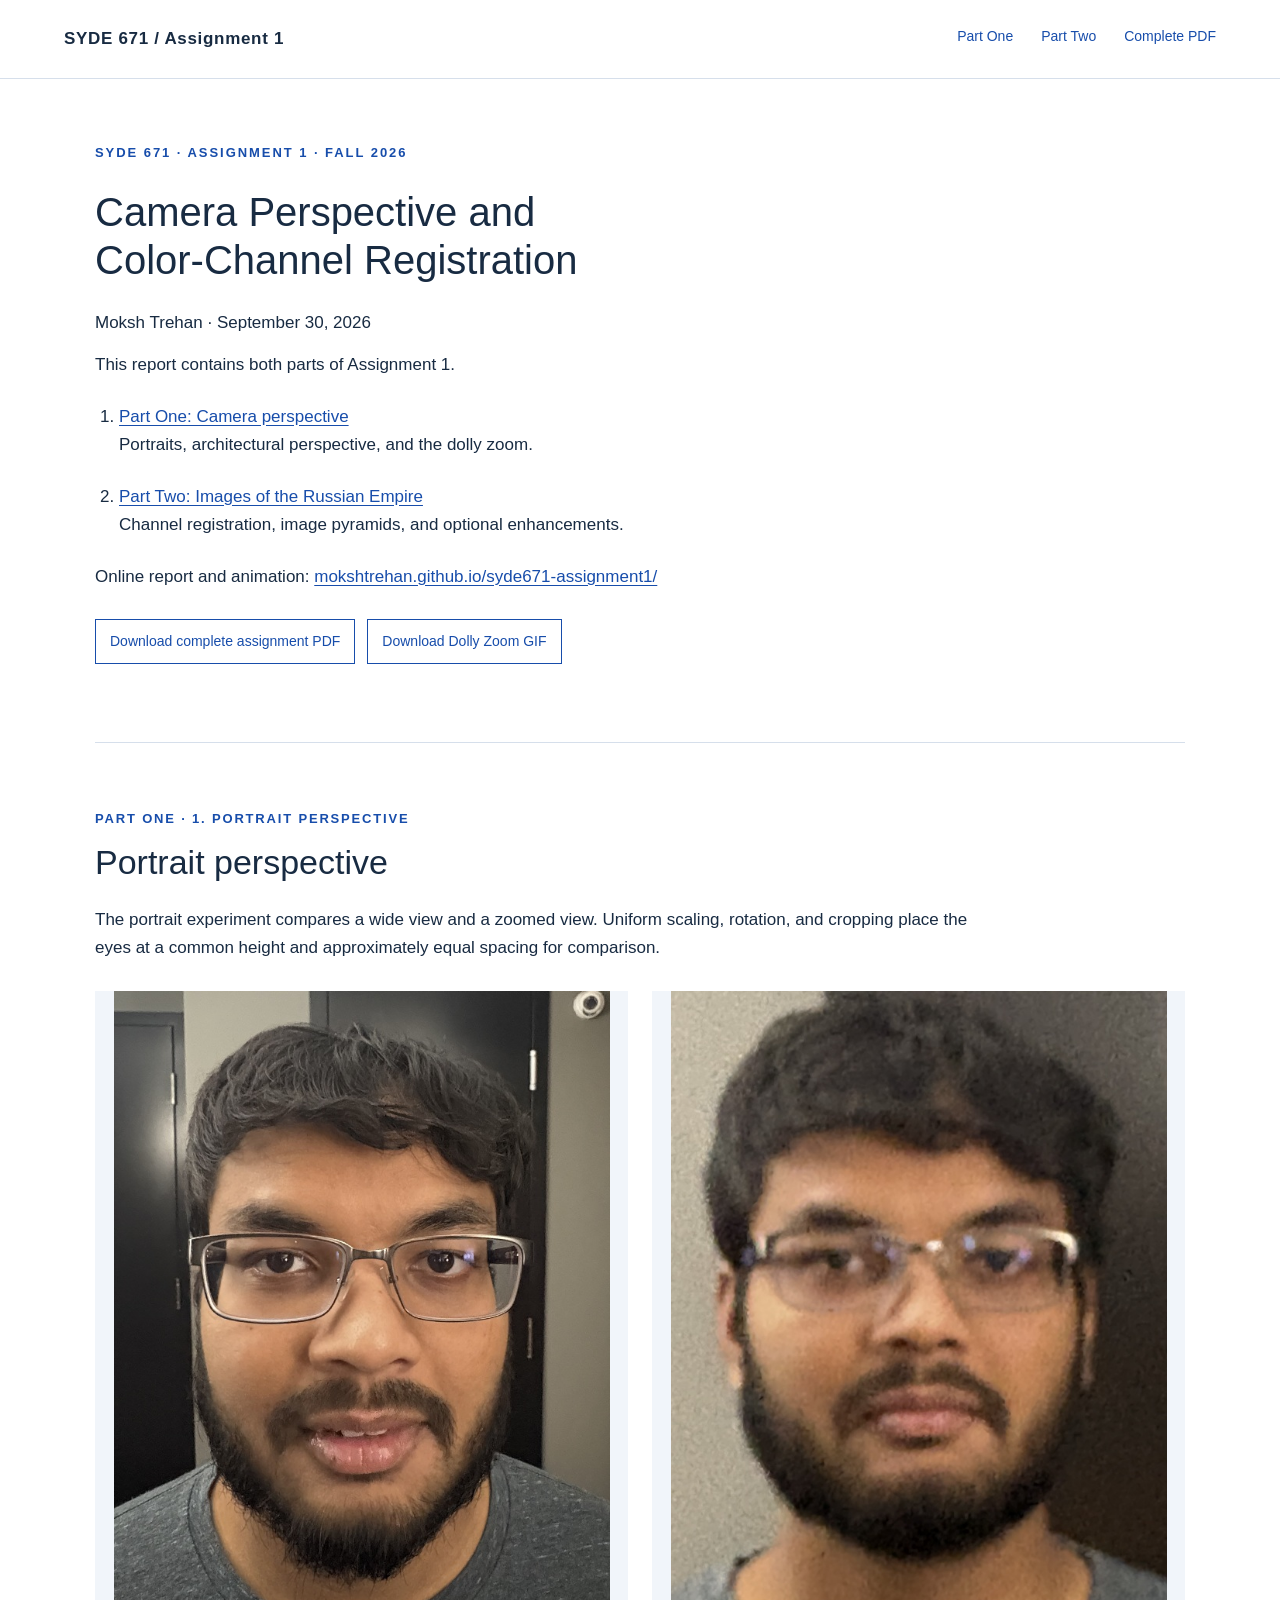
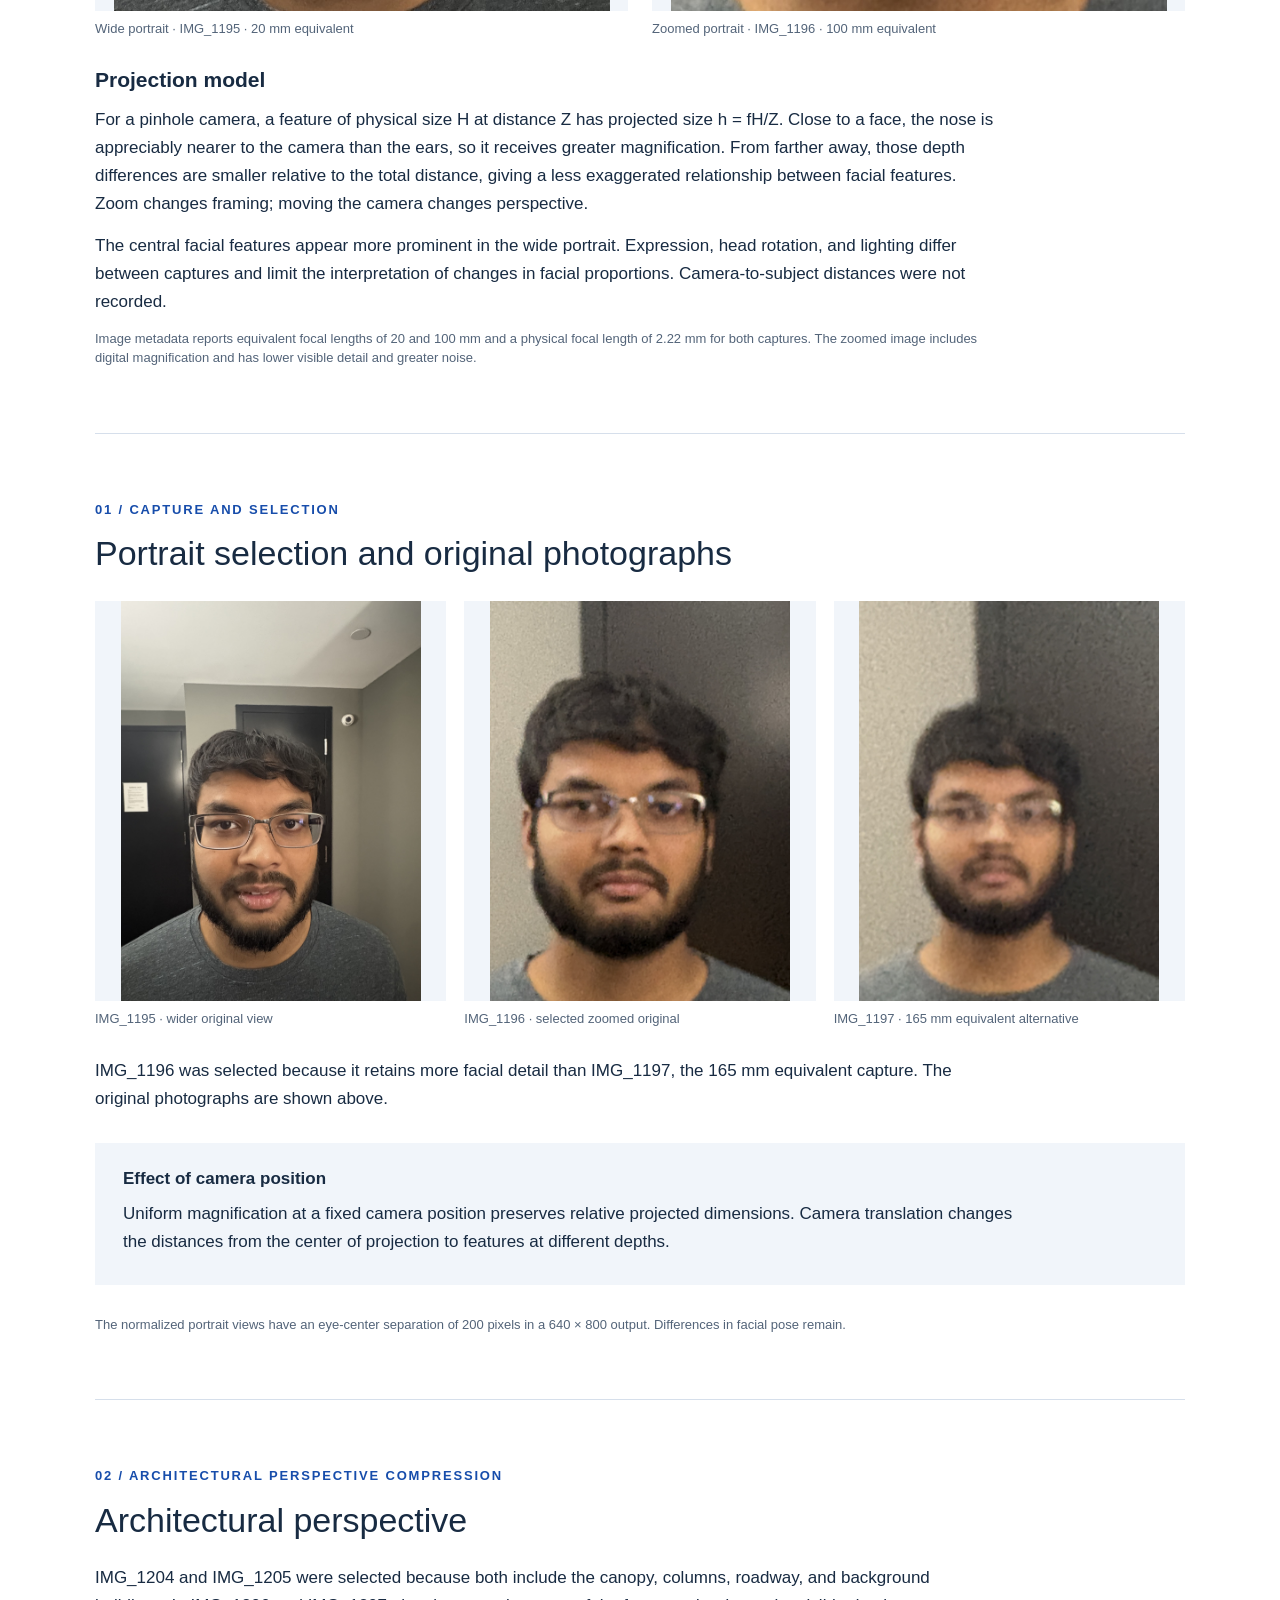
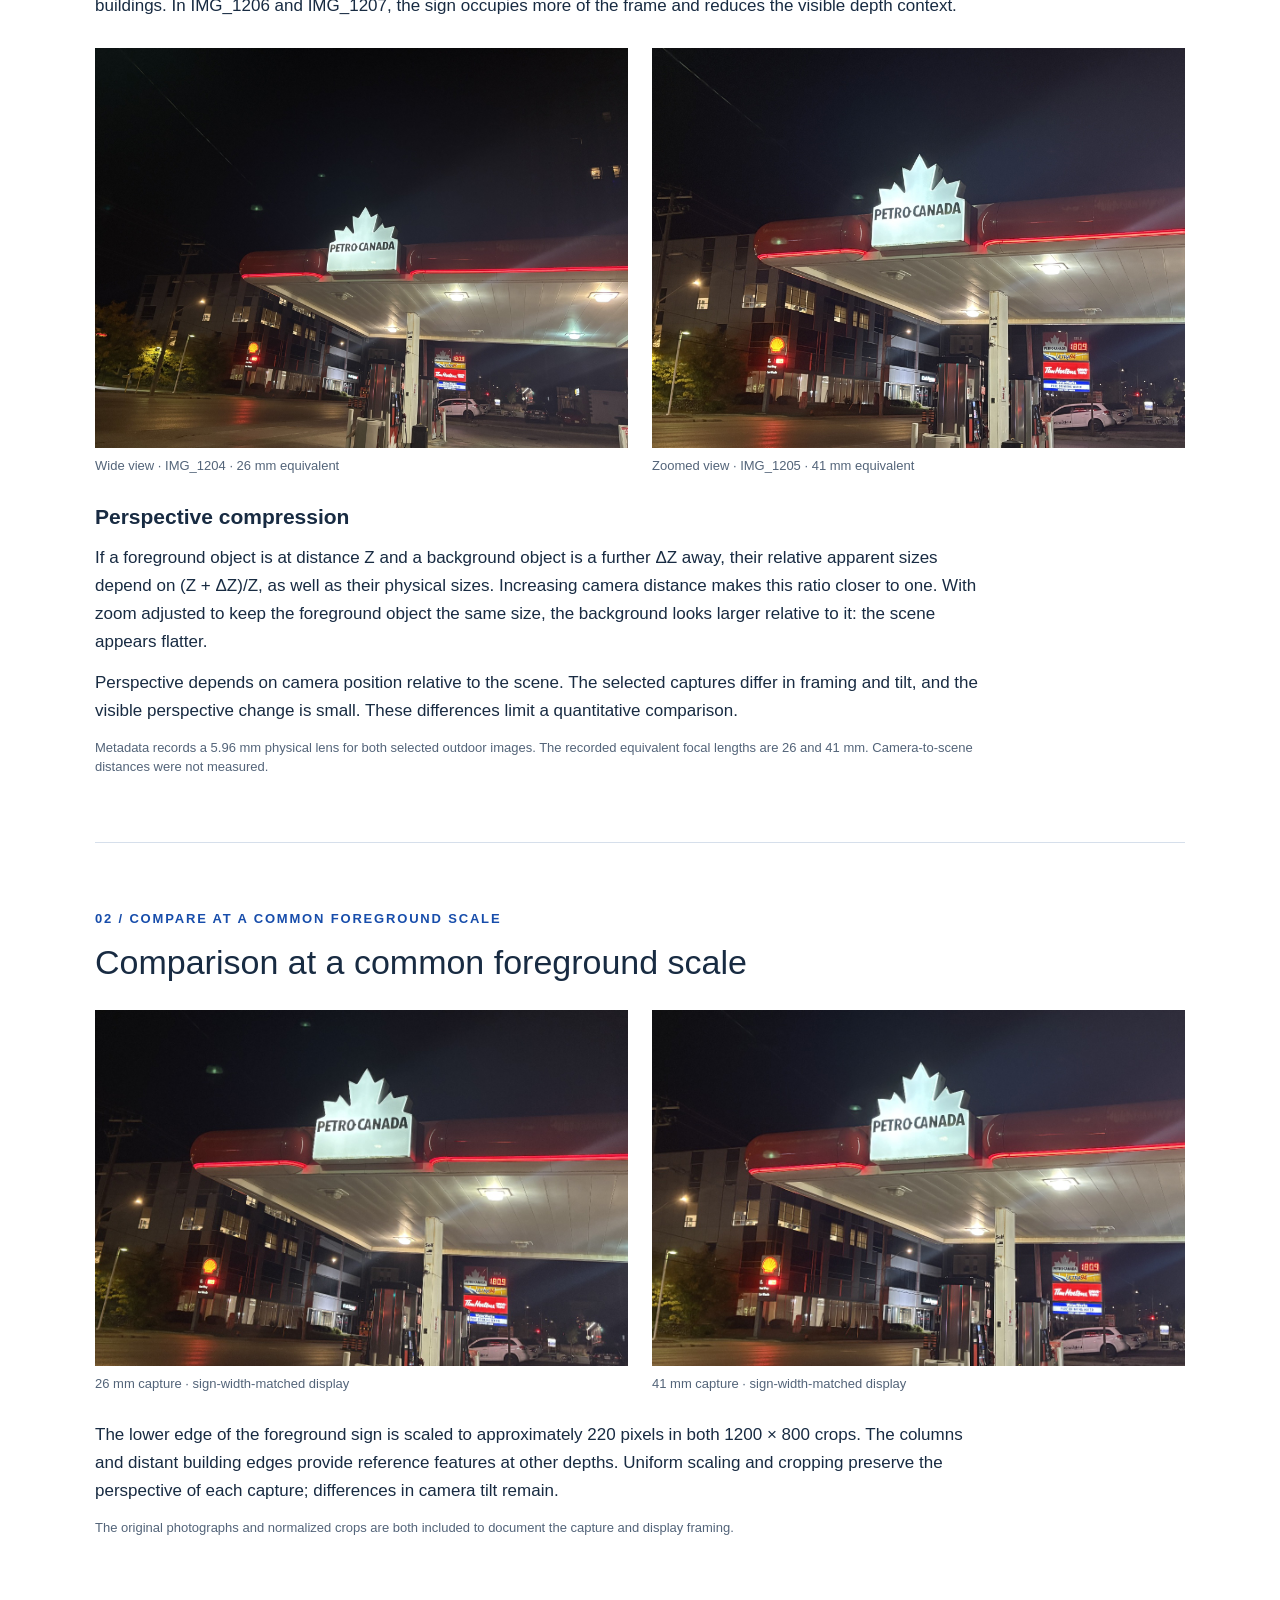
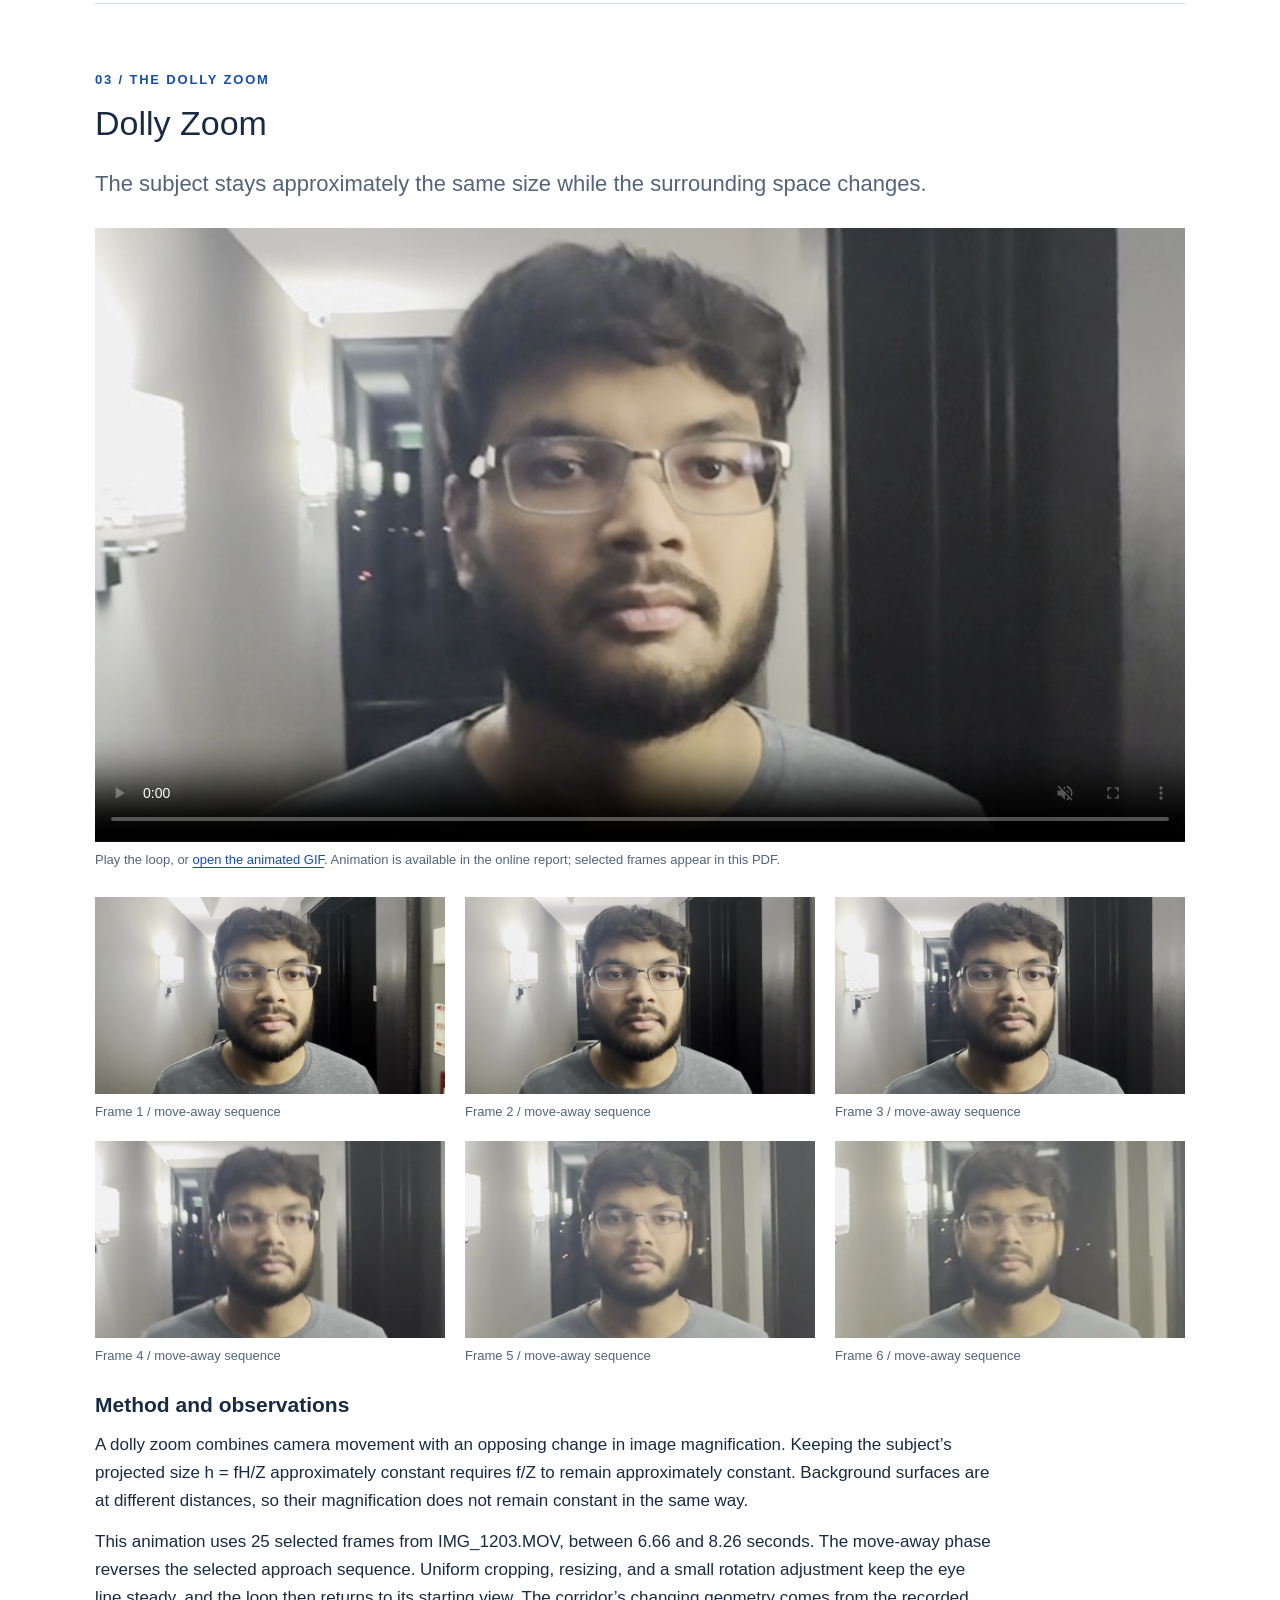
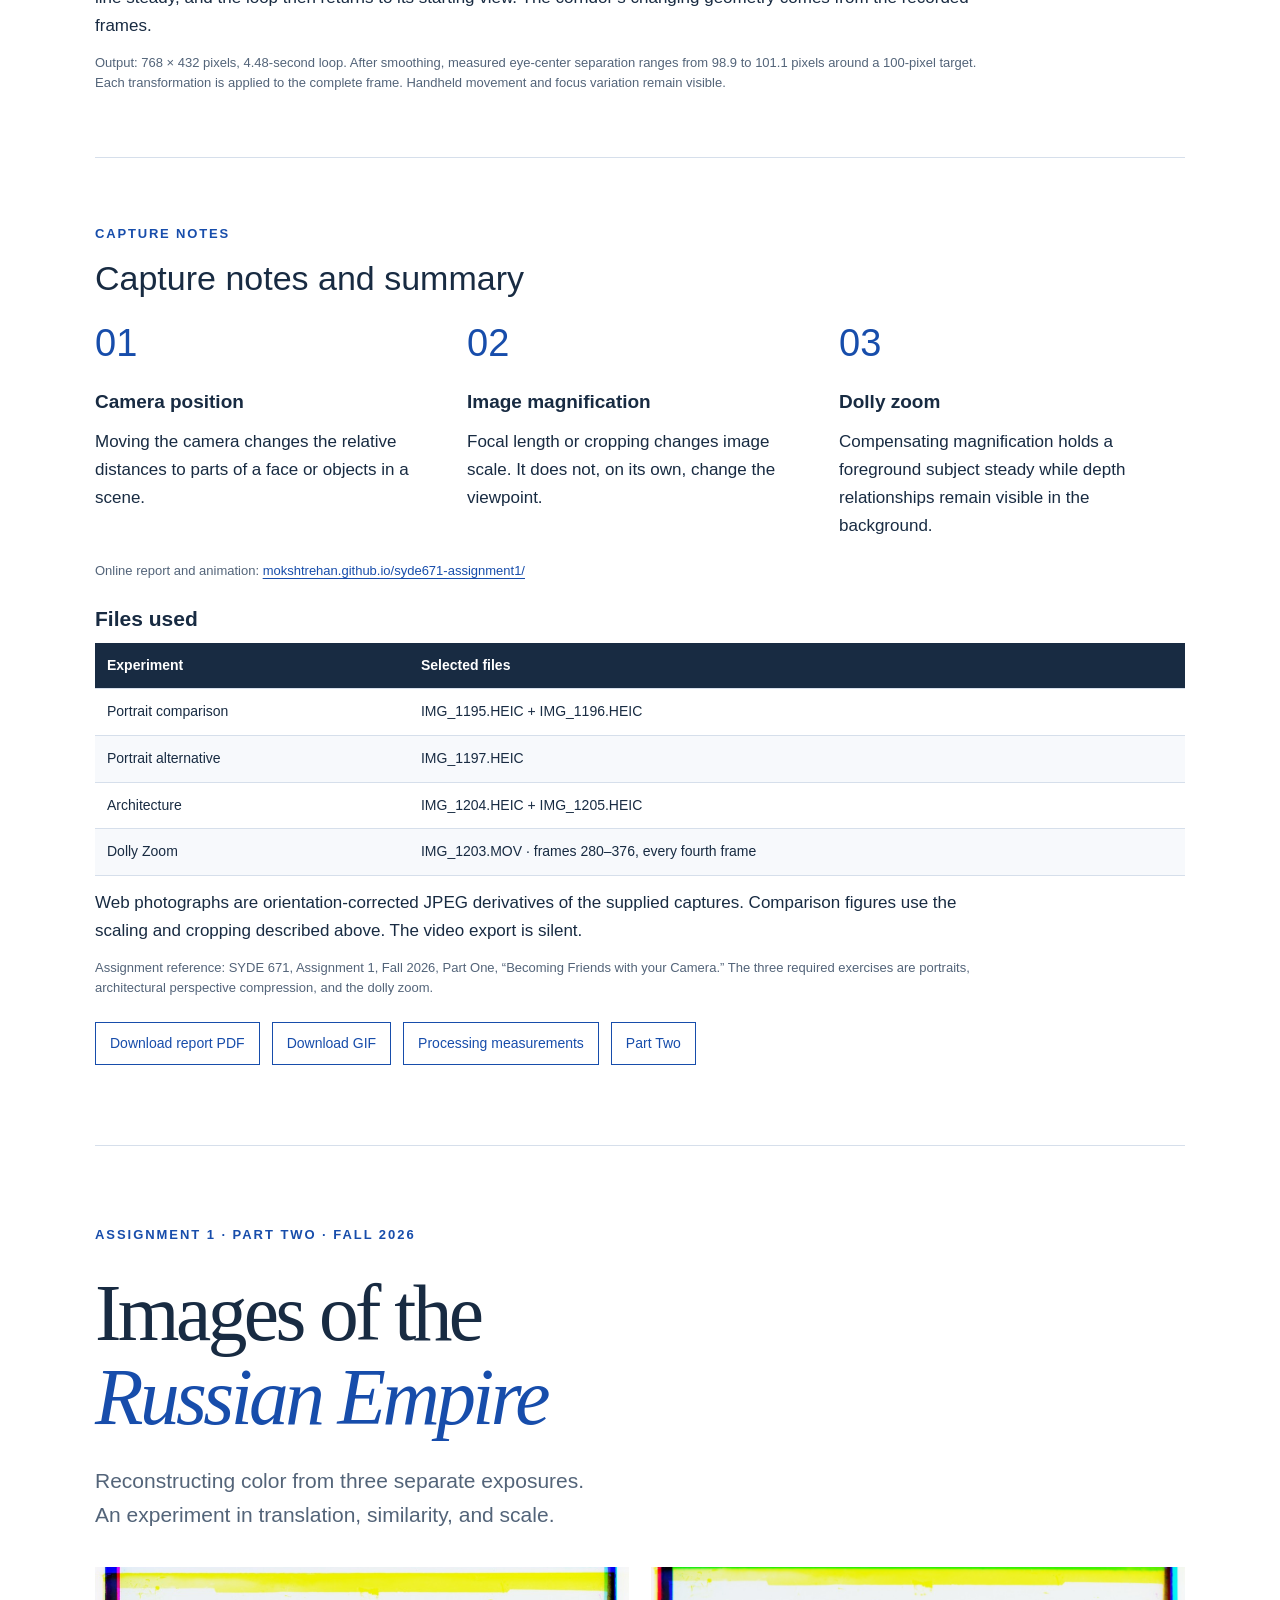
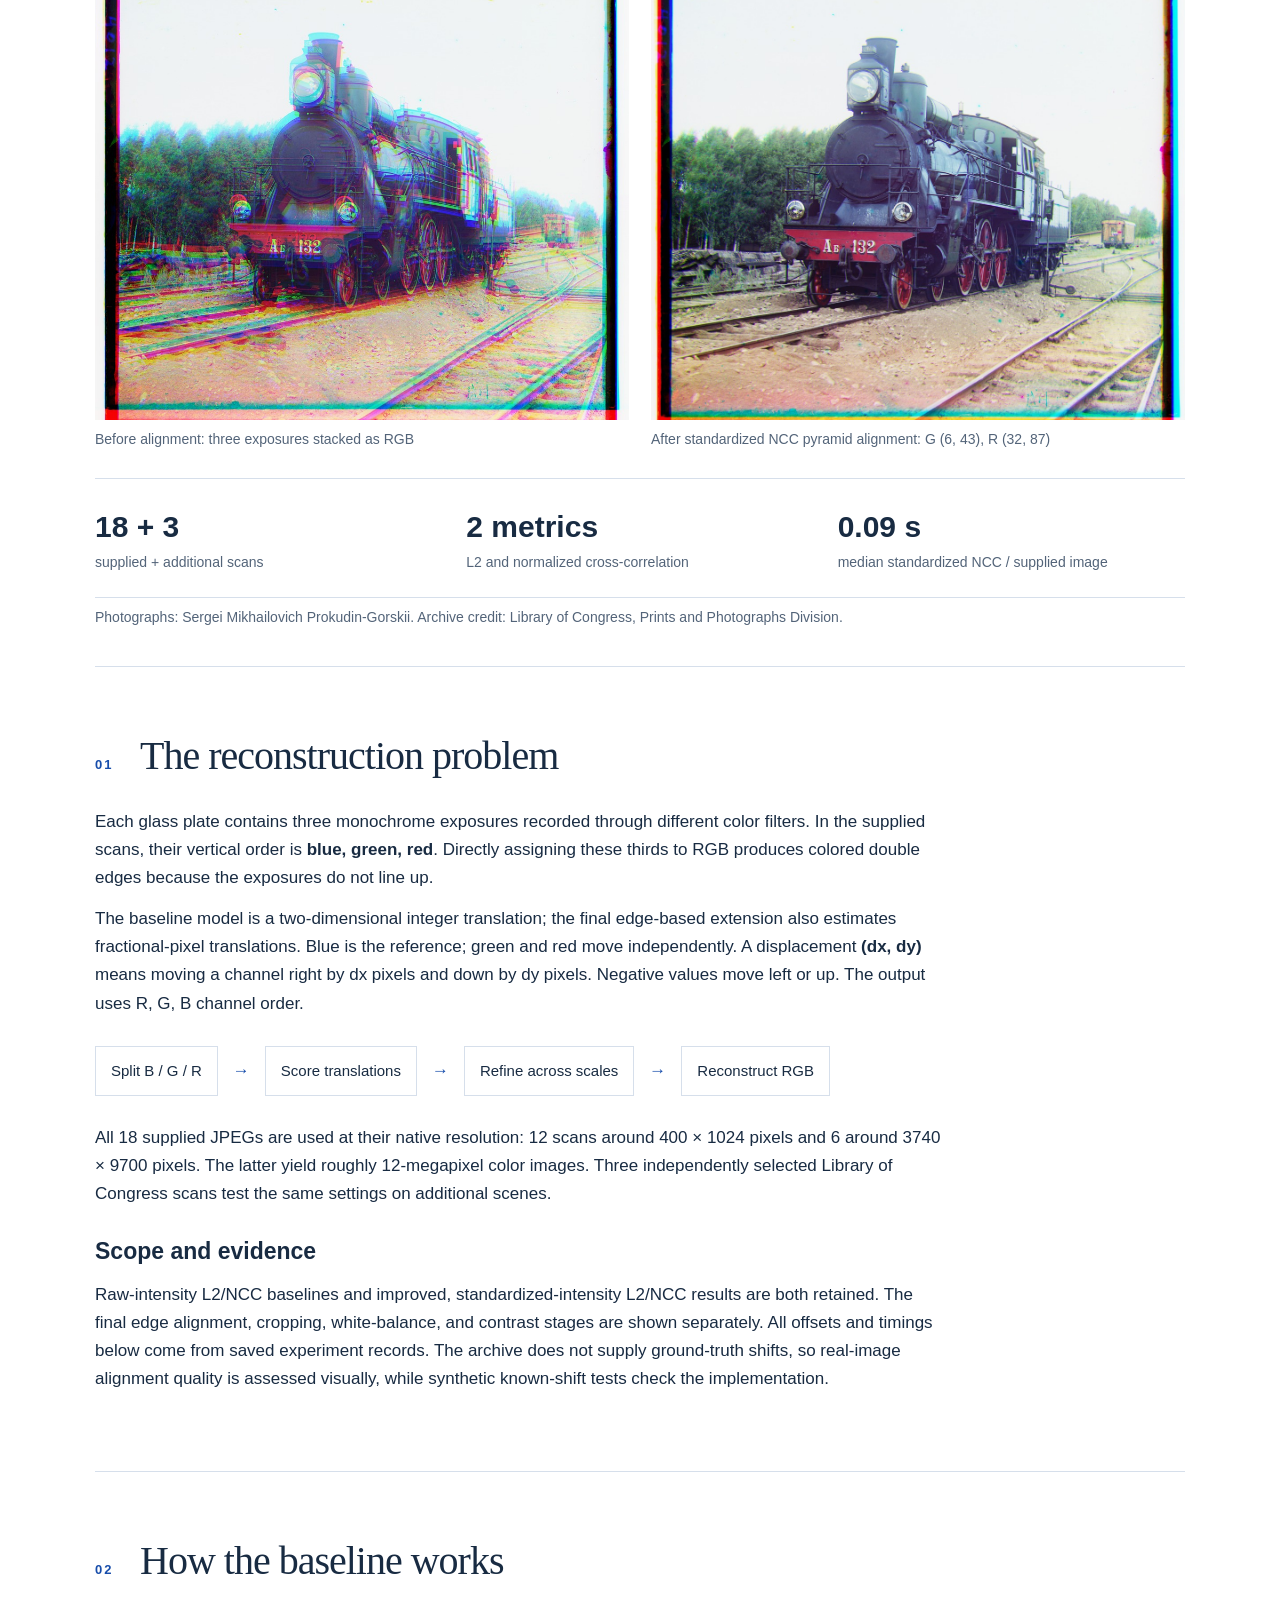
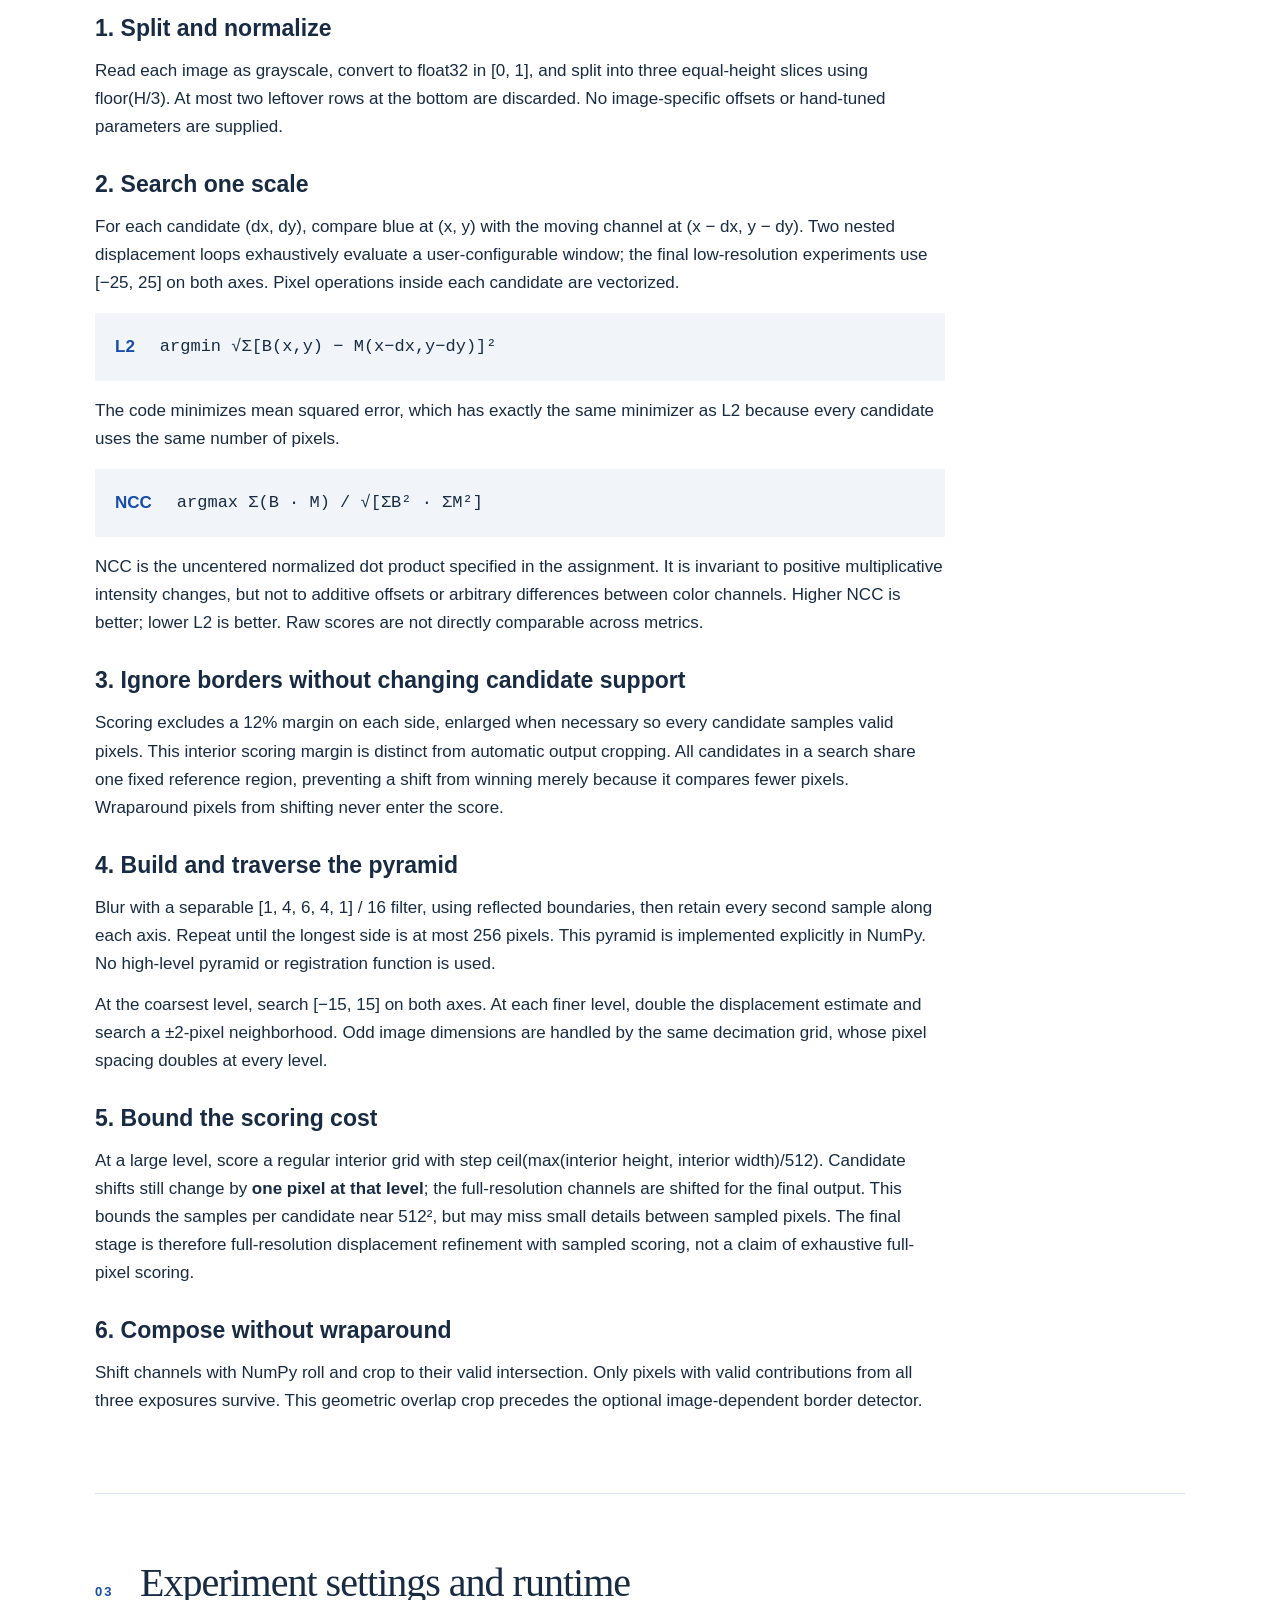
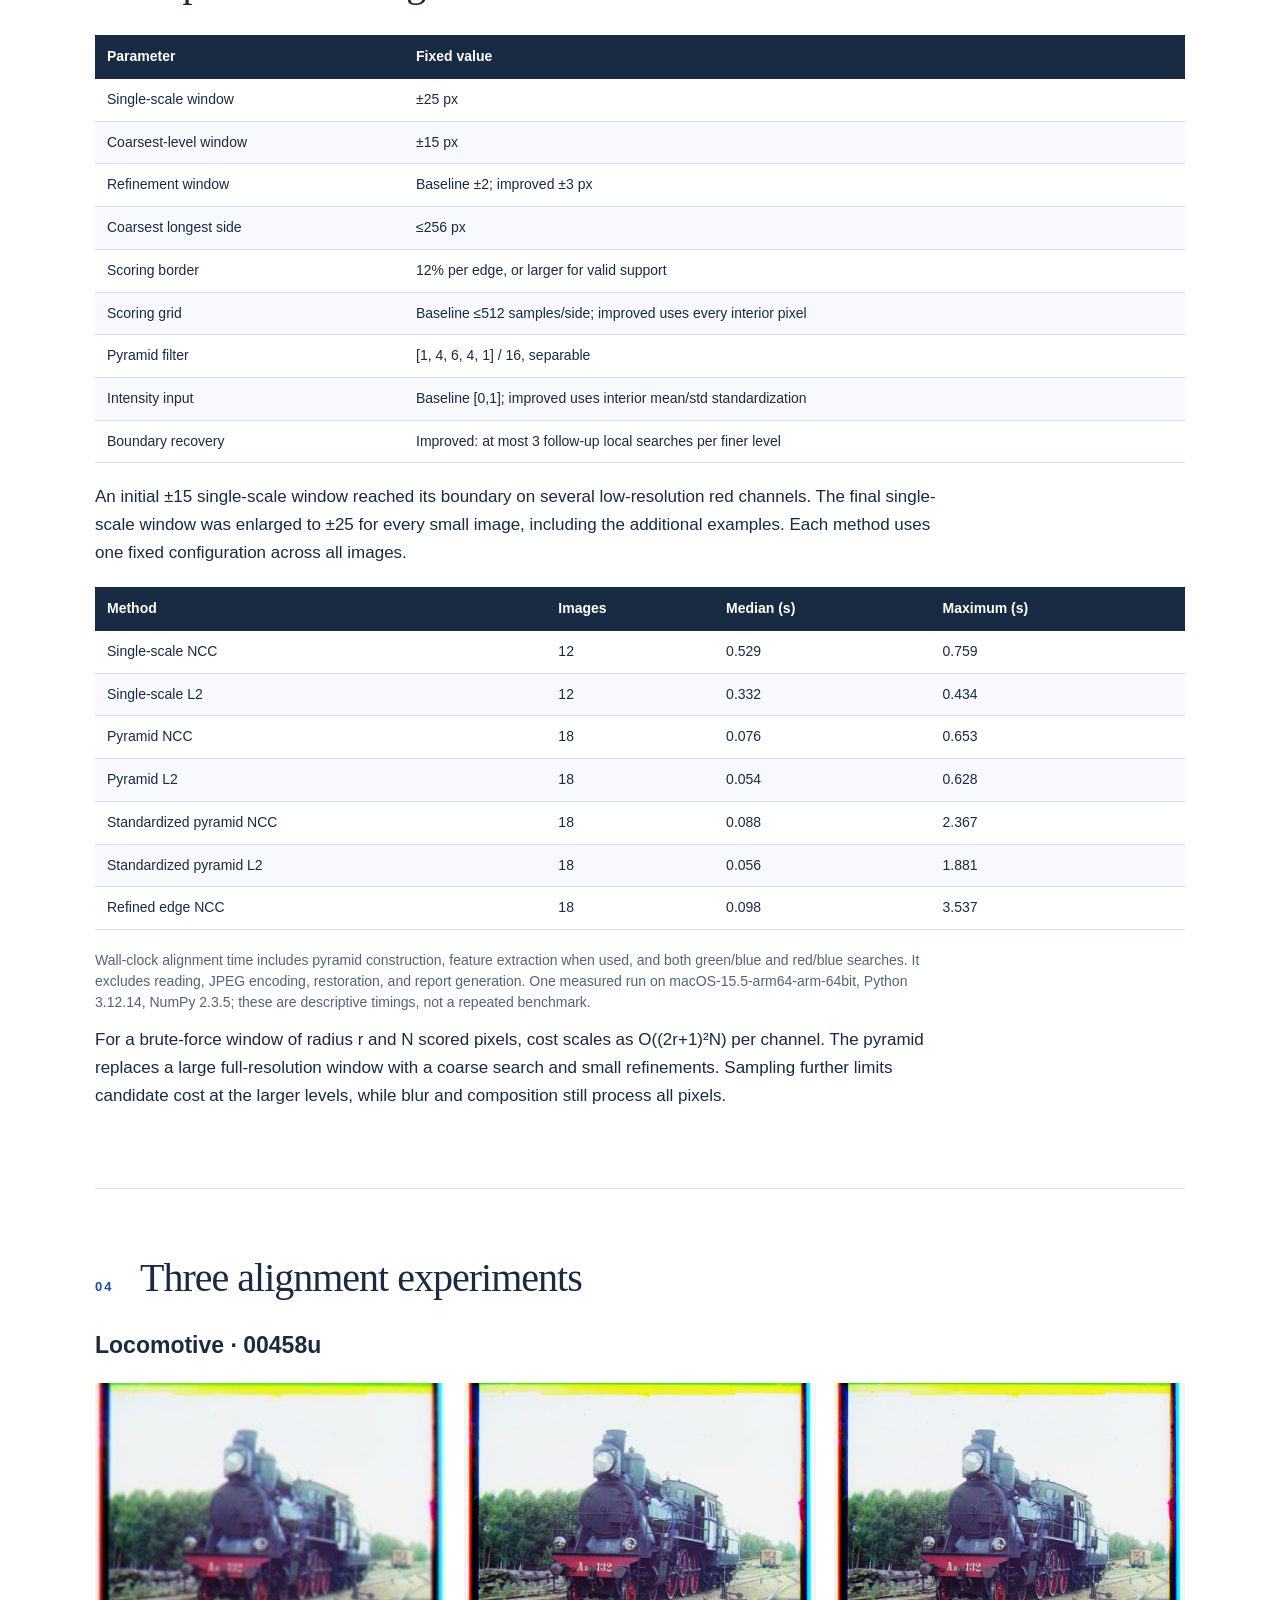
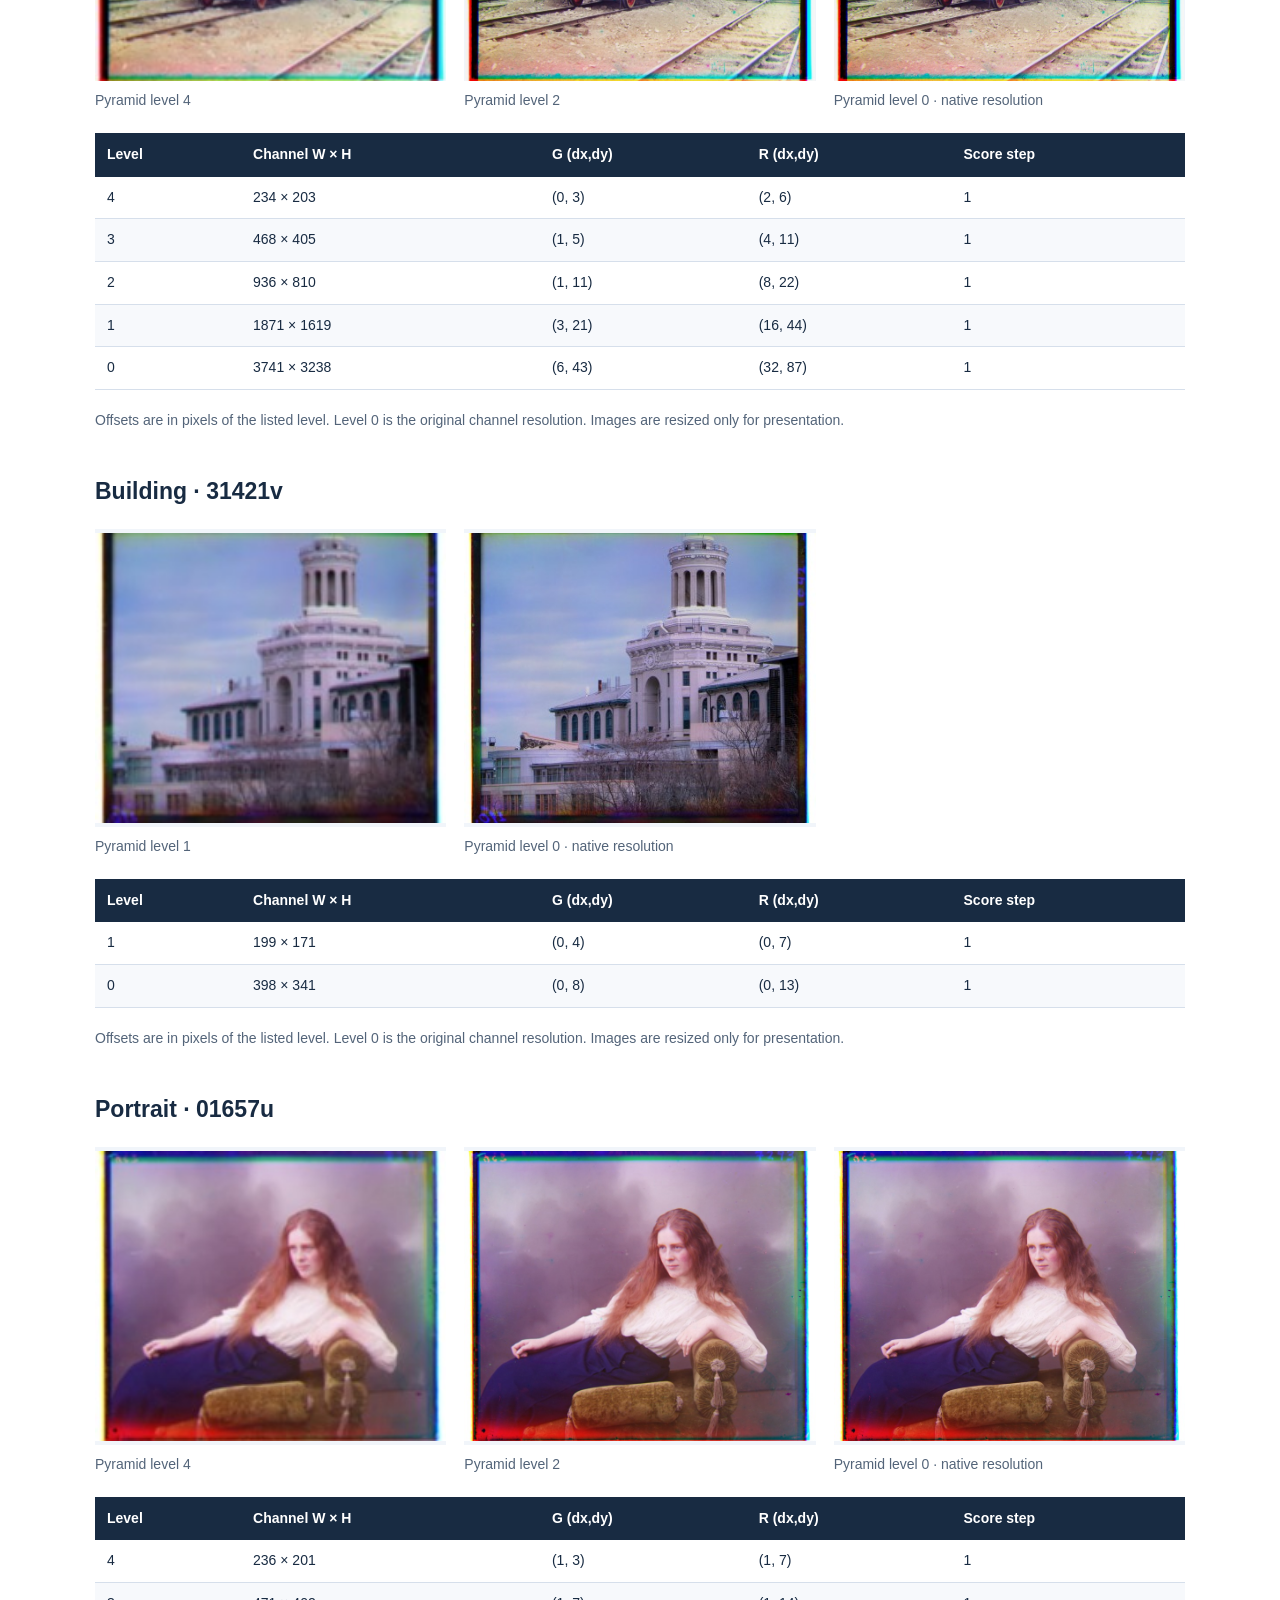
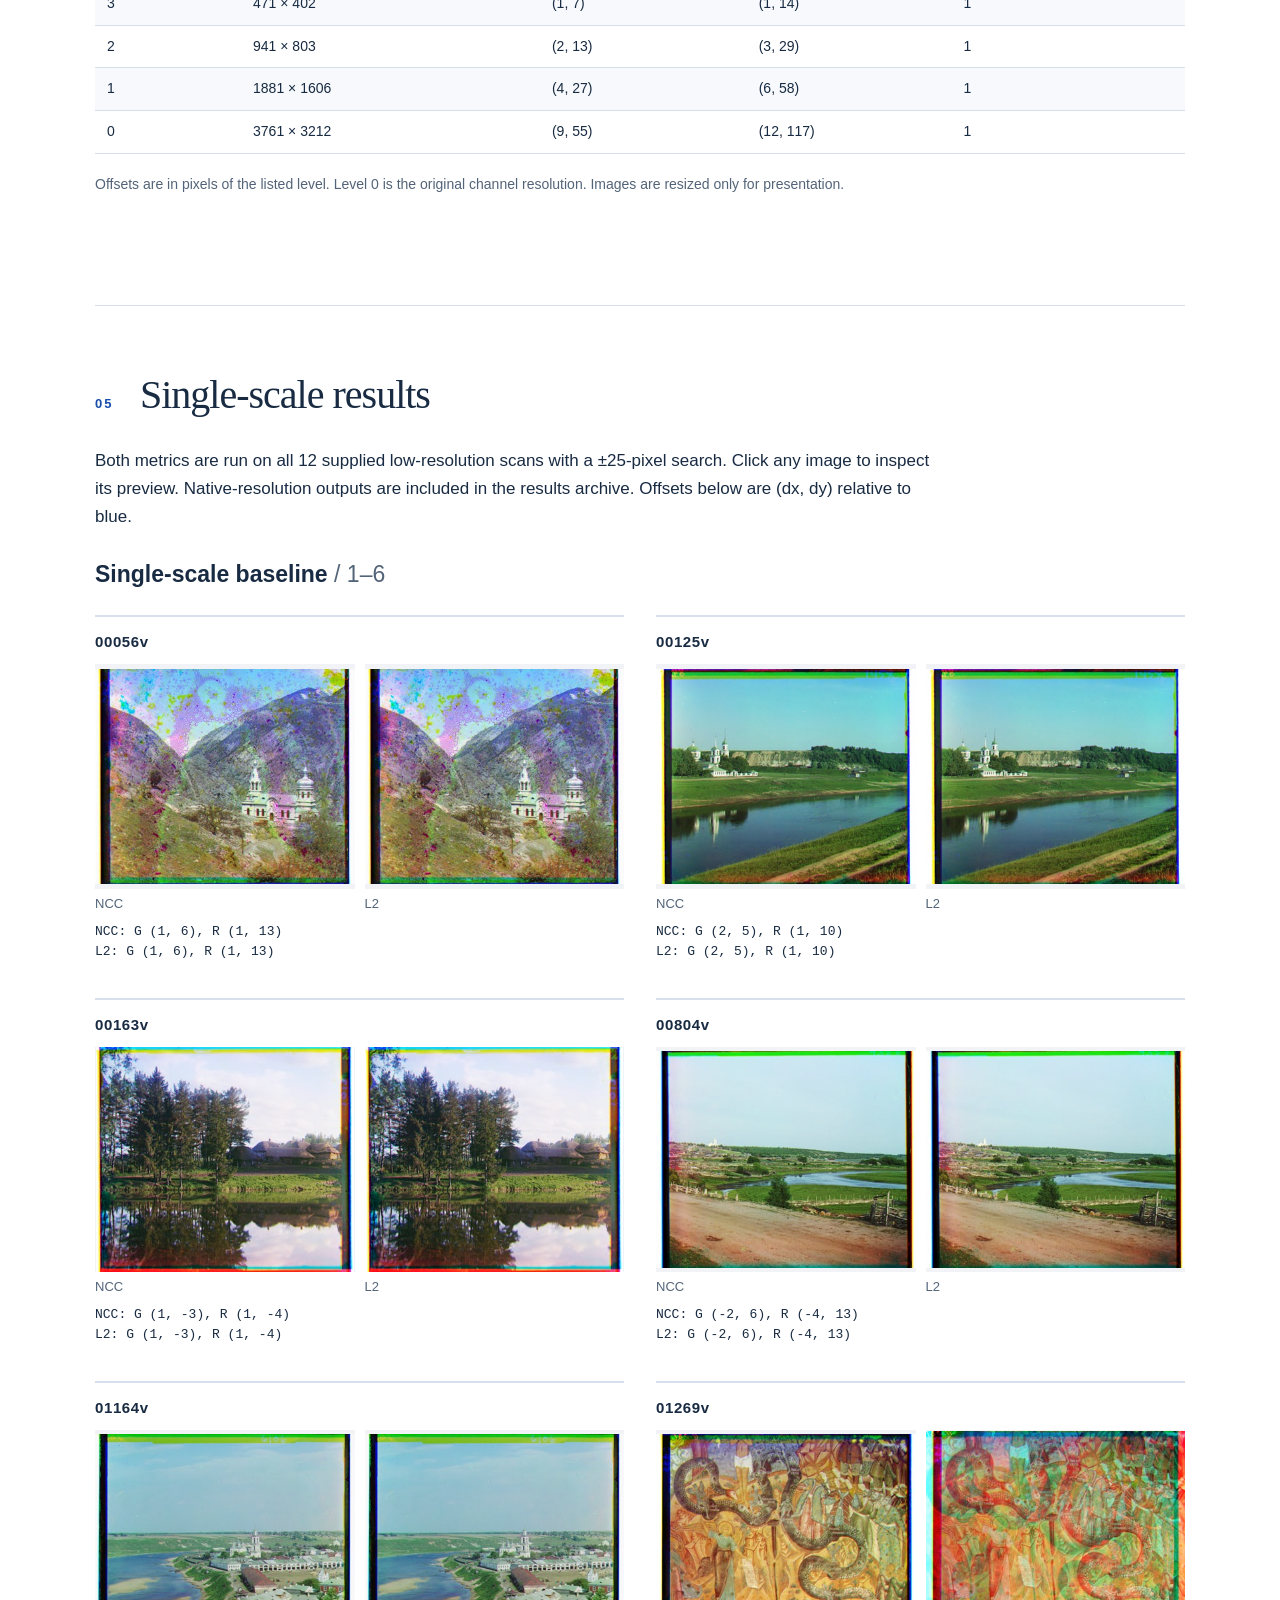
==== commit 527e5d37: "Combine assignment parts and revise Part One scientific prose" ====
--- a/index.html
+++ b/index.html
@@ -1,9 +1,15 @@
-<!doctype html><html lang="en"><head><meta charset="utf-8"><meta name="viewport" content="width=device-width,initial-scale=1"><title>Images of the Russian Empire | SYDE 671</title><meta name="description" content="A reproducible study of color-channel alignment with L2, NCC, image pyramids and automatic restoration."><link rel="stylesheet" href="style.css"></head><body><header class="masthead"><a class="wordmark" href="#top">SYDE 671 <span>/ 01</span></a><nav aria-label="Report sections"><a href="part1/">Part One</a><a href="#method">Method</a><a href="#results">Results</a><a href="#enhancements">Enhancements</a><a href="#reproduce">Reproduce</a></nav></header>
-    <main id="top"><section class="cover"><p class="eyebrow">Assignment 1 · Part Two · Fall 2026</p><h1>Images of the<br><em>Russian Empire</em></h1><p class="lede">Reconstructing color from three separate exposures.<br>An experiment in translation, similarity, and scale.</p><div class="hero-pair"><figure class=""><a href="images/00458u-unaligned.jpg"><img src="images/00458u-unaligned.jpg" width="1000" height="866" alt="Before alignment: three exposures stacked as RGB" loading="lazy"></a><figcaption>Before alignment: three exposures stacked as RGB</figcaption></figure><figure class=""><a href="images/00458u-normalized_ncc.jpg"><img src="images/00458u-normalized_ncc.jpg" width="1200" height="1019" alt="After standardized NCC pyramid alignment: G (6, 43), R (32, 87)" loading="lazy"></a><figcaption>After standardized NCC pyramid alignment: G (6, 43), R (32, 87)</figcaption></figure></div><div class="stats"><div><strong>18 + 3</strong><span>supplied + additional scans</span></div><div><strong>2 metrics</strong><span>L2 and normalized cross-correlation</span></div><div><strong>0.09 s</strong><span>median standardized NCC / supplied image</span></div></div><p class="caption">Photographs: Sergei Mikhailovich Prokudin-Gorskii. Archive credit: Library of Congress, Prints and Photographs Division.</p></section><section class="report-section " id="overview"><div class="section-title"><span>01</span><h2>The reconstruction problem</h2></div><p>Each glass plate contains three monochrome exposures recorded through different color filters. In the supplied scans, their vertical order is <strong>blue, green, red</strong>. Directly assigning these thirds to RGB produces colored double edges because the exposures do not line up.</p><p>The baseline model is a two-dimensional integer translation; the final edge-based extension also estimates fractional-pixel translations. Blue is the reference; green and red move independently. A displacement <strong>(dx, dy)</strong> means moving a channel right by dx pixels and down by dy pixels. Negative values move left or up. The output uses R, G, B channel order.</p><div class="pipeline"><span>Split B / G / R</span><b>→</b><span>Score translations</span><b>→</b><span>Refine across scales</span><b>→</b><span>Reconstruct RGB</span></div><p>All 18 supplied JPEGs are used at their native resolution: 12 scans around 400 × 1024 pixels and 6 around 3740 × 9700 pixels. The latter yield roughly 12-megapixel color images. Three independently selected Library of Congress scans test the same settings on additional scenes.</p><h3>Scope and evidence</h3><p>Raw-intensity L2/NCC baselines and improved, standardized-intensity L2/NCC results are both retained. The final edge alignment, cropping, white-balance, and contrast stages are shown separately. All offsets and timings below come from saved experiment records. The archive does not supply ground-truth shifts, so real-image alignment quality is assessed visually, while synthetic known-shift tests check the implementation.</p></section><section class="report-section " id="method"><div class="section-title"><span>02</span><h2>How the baseline works</h2></div><h3>1. Split and normalize</h3><p>Read each image as grayscale, convert to float32 in [0, 1], and split into three equal-height slices using floor(H/3). At most two leftover rows at the bottom are discarded. No image-specific offsets or hand-tuned parameters are supplied.</p><h3>2. Search one scale</h3><p>For each candidate (dx, dy), compare blue at (x, y) with the moving channel at (x − dx, y − dy). Two nested displacement loops exhaustively evaluate a user-configurable window; the final low-resolution experiments use [−25, 25] on both axes. Pixel operations inside each candidate are vectorized.</p><div class="formula"><span>L2</span><code>argmin √Σ[B(x,y) − M(x−dx,y−dy)]²</code></div><p>The code minimizes mean squared error, which has exactly the same minimizer as L2 because every candidate uses the same number of pixels.</p><div class="formula"><span>NCC</span><code>argmax Σ(B · M) / √[ΣB² · ΣM²]</code></div><p>NCC is the uncentered normalized dot product specified in the assignment. It is invariant to positive multiplicative intensity changes, but not to additive offsets or arbitrary differences between color channels. Higher NCC is better; lower L2 is better. Raw scores are not directly comparable across metrics.</p><h3>3. Ignore borders without changing candidate support</h3><p>Scoring excludes a 12% margin on each side, enlarged when necessary so every candidate samples valid pixels. This interior scoring margin is distinct from automatic output cropping. All candidates in a search share one fixed reference region, preventing a shift from winning merely because it compares fewer pixels. Wraparound pixels from shifting never enter the score.</p><h3>4. Build and traverse the pyramid</h3><p>Blur with a separable [1, 4, 6, 4, 1] / 16 filter, using reflected boundaries, then retain every second sample along each axis. Repeat until the longest side is at most 256 pixels. This pyramid is implemented explicitly in NumPy. No high-level pyramid or registration function is used.</p><p>At the coarsest level, search [−15, 15] on both axes. At each finer level, double the displacement estimate and search a ±2-pixel neighborhood. Odd image dimensions are handled by the same decimation grid, whose pixel spacing doubles at every level.</p><h3>5. Bound the scoring cost</h3><p>At a large level, score a regular interior grid with step ceil(max(interior height, interior width)/512). Candidate shifts still change by <strong>one pixel at that level</strong>; the full-resolution channels are shifted for the final output. This bounds the samples per candidate near 512², but may miss small details between sampled pixels. The final stage is therefore full-resolution displacement refinement with sampled scoring, not a claim of exhaustive full-pixel scoring.</p><h3>6. Compose without wraparound</h3><p>Shift channels with NumPy roll and crop to their valid intersection. Only pixels with valid contributions from all three exposures survive. This geometric overlap crop precedes the optional image-dependent border detector.</p></section><section class="report-section " id="experiments"><div class="section-title"><span>03</span><h2>Experiment settings and runtime</h2></div><div class="table-scroll"><table class=""><thead><tr><th scope="col">Parameter</th><th scope="col">Fixed value</th></tr></thead><tbody><tr><td>Single-scale window</td><td>±25 px</td></tr><tr><td>Coarsest-level window</td><td>±15 px</td></tr><tr><td>Refinement window</td><td>Baseline ±2; improved ±3 px</td></tr><tr><td>Coarsest longest side</td><td>≤256 px</td></tr><tr><td>Scoring border</td><td>12% per edge, or larger for valid support</td></tr><tr><td>Scoring grid</td><td>Baseline ≤512 samples/side; improved uses every interior pixel</td></tr><tr><td>Pyramid filter</td><td>[1, 4, 6, 4, 1] / 16, separable</td></tr><tr><td>Intensity input</td><td>Baseline [0,1]; improved uses interior mean/std standardization</td></tr><tr><td>Boundary recovery</td><td>Improved: at most 3 follow-up local searches per finer level</td></tr></tbody></table></div><p>An initial ±15 single-scale window reached its boundary on several low-resolution red channels. The final single-scale window was enlarged to ±25 for every small image, including the additional examples. Each method uses one fixed configuration across all images.</p><div class="table-scroll"><table class=""><thead><tr><th scope="col">Method</th><th scope="col">Images</th><th scope="col">Median (s)</th><th scope="col">Maximum (s)</th></tr></thead><tbody><tr><td>Single-scale NCC</td><td>12</td><td>0.529</td><td>0.759</td></tr><tr><td>Single-scale L2</td><td>12</td><td>0.332</td><td>0.434</td></tr><tr><td>Pyramid NCC</td><td>18</td><td>0.076</td><td>0.653</td></tr><tr><td>Pyramid L2</td><td>18</td><td>0.054</td><td>0.628</td></tr><tr><td>Standardized pyramid NCC</td><td>18</td><td>0.088</td><td>2.367</td></tr><tr><td>Standardized pyramid L2</td><td>18</td><td>0.056</td><td>1.881</td></tr><tr><td>Refined edge NCC</td><td>18</td><td>0.098</td><td>3.537</td></tr></tbody></table></div><p class="caption">Wall-clock alignment time includes pyramid construction, feature extraction when used, and both green/blue and red/blue searches. It excludes reading, JPEG encoding, restoration, and report generation. One measured run on macOS-15.5-arm64-arm-64bit, Python 3.12.14, NumPy 2.3.5; these are descriptive timings, not a repeated benchmark.</p><p>For a brute-force window of radius r and N scored pixels, cost scales as O((2r+1)²N) per channel. The pyramid replaces a large full-resolution window with a coarse search and small refinements. Sampling further limits candidate cost at the larger levels, while blur and composition still process all pixels.</p></section><section class="report-section " id="cases"><div class="section-title"><span>04</span><h2>Three alignment experiments</h2></div><article class="case-study"><h3>Locomotive · 00458u</h3><div class="intermediates"><figure class=""><a href="images/00458u-level-4.jpg"><img src="images/00458u-level-4.jpg" width="232" height="197" alt="Pyramid level 4" loading="lazy"></a><figcaption>Pyramid level 4</figcaption></figure><figure class=""><a href="images/00458u-level-2.jpg"><img src="images/00458u-level-2.jpg" width="800" height="679" alt="Pyramid level 2" loading="lazy"></a><figcaption>Pyramid level 2</figcaption></figure><figure class=""><a href="images/00458u-level-0.jpg"><img src="images/00458u-level-0.jpg" width="800" height="680" alt="Pyramid level 0 · native resolution" loading="lazy"></a><figcaption>Pyramid level 0 · native resolution</figcaption></figure></div><div class="table-scroll"><table class=""><thead><tr><th scope="col">Level</th><th scope="col">Channel W × H</th><th scope="col">G (dx,dy)</th><th scope="col">R (dx,dy)</th><th scope="col">Score step</th></tr></thead><tbody><tr><td>4</td><td>234 × 203</td><td>(0, 3)</td><td>(2, 6)</td><td>1</td></tr><tr><td>3</td><td>468 × 405</td><td>(1, 5)</td><td>(4, 11)</td><td>1</td></tr><tr><td>2</td><td>936 × 810</td><td>(1, 11)</td><td>(8, 22)</td><td>1</td></tr><tr><td>1</td><td>1871 × 1619</td><td>(3, 21)</td><td>(16, 44)</td><td>1</td></tr><tr><td>0</td><td>3741 × 3238</td><td>(6, 43)</td><td>(32, 87)</td><td>1</td></tr></tbody></table></div><p class="caption">Offsets are in pixels of the listed level. Level 0 is the original channel resolution. Images are resized only for presentation.</p></article><article class="case-study"><h3>Building · 31421v</h3><div class="intermediates"><figure class=""><a href="images/31421v-level-1.jpg"><img src="images/31421v-level-1.jpg" width="199" height="164" alt="Pyramid level 1" loading="lazy"></a><figcaption>Pyramid level 1</figcaption></figure><figure class=""><a href="images/31421v-level-0.jpg"><img src="images/31421v-level-0.jpg" width="398" height="328" alt="Pyramid level 0 · native resolution" loading="lazy"></a><figcaption>Pyramid level 0 · native resolution</figcaption></figure></div><div class="table-scroll"><table class=""><thead><tr><th scope="col">Level</th><th scope="col">Channel W × H</th><th scope="col">G (dx,dy)</th><th scope="col">R (dx,dy)</th><th scope="col">Score step</th></tr></thead><tbody><tr><td>1</td><td>199 × 171</td><td>(0, 4)</td><td>(0, 7)</td><td>1</td></tr><tr><td>0</td><td>398 × 341</td><td>(0, 8)</td><td>(0, 13)</td><td>1</td></tr></tbody></table></div><p class="caption">Offsets are in pixels of the listed level. Level 0 is the original channel resolution. Images are resized only for presentation.</p></article><article class="case-study"><h3>Portrait · 01657u</h3><div class="intermediates"><figure class=""><a href="images/01657u-level-4.jpg"><img src="images/01657u-level-4.jpg" width="235" height="194" alt="Pyramid level 4" loading="lazy"></a><figcaption>Pyramid level 4</figcaption></figure><figure class=""><a href="images/01657u-level-2.jpg"><img src="images/01657u-level-2.jpg" width="800" height="660" alt="Pyramid level 2" loading="lazy"></a><figcaption>Pyramid level 2</figcaption></figure><figure class=""><a href="images/01657u-level-0.jpg"><img src="images/01657u-level-0.jpg" width="800" height="660" alt="Pyramid level 0 · native resolution" loading="lazy"></a><figcaption>Pyramid level 0 · native resolution</figcaption></figure></div><div class="table-scroll"><table class=""><thead><tr><th scope="col">Level</th><th scope="col">Channel W × H</th><th scope="col">G (dx,dy)</th><th scope="col">R (dx,dy)</th><th scope="col">Score step</th></tr></thead><tbody><tr><td>4</td><td>236 × 201</td><td>(1, 3)</td><td>(1, 7)</td><td>1</td></tr><tr><td>3</td><td>471 × 402</td><td>(1, 7)</td><td>(1, 14)</td><td>1</td></tr><tr><td>2</td><td>941 × 803</td><td>(2, 13)</td><td>(3, 29)</td><td>1</td></tr><tr><td>1</td><td>1881 × 1606</td><td>(4, 27)</td><td>(6, 58)</td><td>1</td></tr><tr><td>0</td><td>3761 × 3212</td><td>(9, 55)</td><td>(12, 117)</td><td>1</td></tr></tbody></table></div><p class="caption">Offsets are in pixels of the listed level. Level 0 is the original channel resolution. Images are resized only for presentation.</p></article></section><section class="report-section " id="single"><div class="section-title"><span>05</span><h2>Single-scale results</h2></div><p>Both metrics are run on all 12 supplied low-resolution scans with a ±25-pixel search. Click any image to inspect its preview. Native-resolution outputs are included in the results archive. Offsets below are (dx, dy) relative to blue.</p><div class="gallery-page"><h3>Single-scale baseline <span class="muted">/ 1–6</span></h3><div class="result-grid"><article class="result-card"><h4>00056v</h4><div class="pair"><figure class=""><a href="images/00056v-single_ncc.jpg"><img src="images/00056v-single_ncc.jpg" width="397" height="328" alt="NCC" loading="lazy"></a><figcaption>NCC</figcaption></figure><figure class=""><a href="images/00056v-single_l2.jpg"><img src="images/00056v-single_l2.jpg" width="397" height="328" alt="L2" loading="lazy"></a><figcaption>L2</figcaption></figure></div><p class="offsets">NCC: G (1, 6), R (1, 13)<br>L2: G (1, 6), R (1, 13)</p></article><article class="result-card"><h4>00125v</h4><div class="pair"><figure class=""><a href="images/00125v-single_ncc.jpg"><img src="images/00125v-single_ncc.jpg" width="398" height="331" alt="NCC" loading="lazy"></a><figcaption>NCC</figcaption></figure><figure class=""><a href="images/00125v-single_l2.jpg"><img src="images/00125v-single_l2.jpg" width="398" height="331" alt="L2" loading="lazy"></a><figcaption>L2</figcaption></figure></div><p class="offsets">NCC: G (2, 5), R (1, 10)<br>L2: G (2, 5), R (1, 10)</p></article><article class="result-card"><h4>00163v</h4><div class="pair"><figure class=""><a href="images/00163v-single_ncc.jpg"><img src="images/00163v-single_ncc.jpg" width="386" height="337" alt="NCC" loading="lazy"></a><figcaption>NCC</figcaption></figure><figure class=""><a href="images/00163v-single_l2.jpg"><img src="images/00163v-single_l2.jpg" width="386" height="337" alt="L2" loading="lazy"></a><figcaption>L2</figcaption></figure></div><p class="offsets">NCC: G (1, -3), R (1, -4)<br>L2: G (1, -3), R (1, -4)</p></article><article class="result-card"><h4>00804v</h4><div class="pair"><figure class=""><a href="images/00804v-single_ncc.jpg"><img src="images/00804v-single_ncc.jpg" width="392" height="328" alt="NCC" loading="lazy"></a><figcaption>NCC</figcaption></figure><figure class=""><a href="images/00804v-single_l2.jpg"><img src="images/00804v-single_l2.jpg" width="392" height="328" alt="L2" loading="lazy"></a><figcaption>L2</figcaption></figure></div><p class="offsets">NCC: G (-2, 6), R (-4, 13)<br>L2: G (-2, 6), R (-4, 13)</p></article><article class="result-card"><h4>01164v</h4><div class="pair"><figure class=""><a href="images/01164v-single_ncc.jpg"><img src="images/01164v-single_ncc.jpg" width="393" height="330" alt="NCC" loading="lazy"></a><figcaption>NCC</figcaption></figure><figure class=""><a href="images/01164v-single_l2.jpg"><img src="images/01164v-single_l2.jpg" width="393" height="330" alt="L2" loading="lazy"></a><figcaption>L2</figcaption></figure></div><p class="offsets">NCC: G (2, 6), R (3, 11)<br>L2: G (2, 6), R (3, 11)</p></article><article class="result-card"><h4>01269v</h4><div class="pair"><figure class=""><a href="images/01269v-single_ncc.jpg"><img src="images/01269v-single_ncc.jpg" width="392" height="328" alt="NCC" loading="lazy"></a><figcaption>NCC</figcaption></figure><figure class=""><a href="images/01269v-single_l2.jpg"><img src="images/01269v-single_l2.jpg" width="368" height="316" alt="L2" loading="lazy"></a><figcaption>L2</figcaption></figure></div><p class="offsets">NCC: G (2, 6), R (3, 13)<br>L2: G (2, 6), R (-25, 25)</p></article></div></div><div class="gallery-page"><h3>Single-scale baseline <span class="muted">/ 7–12</span></h3><div class="result-grid"><article class="result-card"><h4>01522v</h4><div class="pair"><figure class=""><a href="images/01522v-single_ncc.jpg"><img src="images/01522v-single_ncc.jpg" width="389" height="328" alt="NCC" loading="lazy"></a><figcaption>NCC</figcaption></figure><figure class=""><a href="images/01522v-single_l2.jpg"><img src="images/01522v-single_l2.jpg" width="389" height="328" alt="L2" loading="lazy"></a><figcaption>L2</figcaption></figure></div><p class="offsets">NCC: G (2, 6), R (2, 13)<br>L2: G (2, 6), R (1, 13)</p></article><article class="result-card"><h4>01597v</h4><div class="pair"><figure class=""><a href="images/01597v-single_ncc.jpg"><img src="images/01597v-single_ncc.jpg" width="394" height="325" alt="NCC" loading="lazy"></a><figcaption>NCC</figcaption></figure><figure class=""><a href="images/01597v-single_l2.jpg"><img src="images/01597v-single_l2.jpg" width="394" height="325" alt="L2" loading="lazy"></a><figcaption>L2</figcaption></figure></div><p class="offsets">NCC: G (1, 7), R (1, 16)<br>L2: G (1, 7), R (1, 16)</p></article><article class="result-card"><h4>01598v</h4><div class="pair"><figure class=""><a href="images/01598v-single_ncc.jpg"><img src="images/01598v-single_ncc.jpg" width="391" height="325" alt="NCC" loading="lazy"></a><figcaption>NCC</figcaption></figure><figure class=""><a href="images/01598v-single_l2.jpg"><img src="images/01598v-single_l2.jpg" width="391" height="324" alt="L2" loading="lazy"></a><figcaption>L2</figcaption></figure></div><p class="offsets">NCC: G (0, 8), R (-1, 16)<br>L2: G (0, 8), R (-1, 17)</p></article><article class="result-card"><h4>01728v</h4><div class="pair"><figure class=""><a href="images/01728v-single_ncc.jpg"><img src="images/01728v-single_ncc.jpg" width="396" height="323" alt="NCC" loading="lazy"></a><figcaption>NCC</figcaption></figure><figure class=""><a href="images/01728v-single_l2.jpg"><img src="images/01728v-single_l2.jpg" width="396" height="323" alt="L2" loading="lazy"></a><figcaption>L2</figcaption></figure></div><p class="offsets">NCC: G (1, 8), R (1, 18)<br>L2: G (1, 8), R (1, 18)</p></article><article class="result-card"><h4>10131v</h4><div class="pair"><figure class=""><a href="images/10131v-single_ncc.jpg"><img src="images/10131v-single_ncc.jpg" width="397" height="329" alt="NCC" loading="lazy"></a><figcaption>NCC</figcaption></figure><figure class=""><a href="images/10131v-single_l2.jpg"><img src="images/10131v-single_l2.jpg" width="397" height="329" alt="L2" loading="lazy"></a><figcaption>L2</figcaption></figure></div><p class="offsets">NCC: G (2, 6), R (3, 12)<br>L2: G (2, 6), R (3, 12)</p></article><article class="result-card"><h4>31421v</h4><div class="pair"><figure class=""><a href="images/31421v-single_ncc.jpg"><img src="images/31421v-single_ncc.jpg" width="398" height="328" alt="NCC" loading="lazy"></a><figcaption>NCC</figcaption></figure><figure class=""><a href="images/31421v-single_l2.jpg"><img src="images/31421v-single_l2.jpg" width="398" height="328" alt="L2" loading="lazy"></a><figcaption>L2</figcaption></figure></div><p class="offsets">NCC: G (0, 8), R (0, 13)<br>L2: G (0, 8), R (0, 13)</p></article></div></div></section><section class="report-section " id="improvements"><div class="section-title"><span>06</span><h2>A stronger pyramid search</h2></div><p>The original raw L2 experiment exposed a brightness mismatch on 01269v, and the original sampled searches left uncertainty about one-pixel choices on large scans. Three general changes address those weaknesses without image-specific offsets or parameter overrides.</p><h3>Standardize brightness before matching</h3><div class="formula"><span>Preprocess</span><code>I′ = (I − μ) / max(σ, 10⁻⁶)</code></div><p>At each level, compute each channel’s mean μ and standard deviation σ on its 12%-trimmed interior. Apply the original L2 and NCC formulas to those standardized intensity arrays. This removes a channel-wide additive offset and positive gain from the matching signal. It cannot remove arbitrary color-dependent differences. The statistics are computed once per channel per level, not refitted for each candidate; standardized L2 and NCC are therefore not assumed to be mathematically identical.</p><p>The output colors still come from the original [0,1] channel intensities. Standardization affects the displacement estimate only. These are intensity-based L2/NCC experiments, distinct from the gradient-based extension.</p><h3>Score every interior pixel</h3><p>The improved searches use every valid interior pixel at every pyramid level, including native resolution. This removes the earlier regular-grid sampling approximation. A ±3 refinement window gives a little more room to correct coarse-level error, while measured runtimes remain below the assignment’s one-minute target.</p><h3>Recover a peak cut off by the local window</h3><p>If the best finer-level candidate lies exactly on a search-window boundary, recenter a fresh ±3 search there. Allow at most three such follow-up searches per level. This bounded rule is applied automatically to every image; it avoids accepting a visibly truncated local optimum just because the first window ended. It does not guarantee a global optimum, and it cannot rescue an intrinsically misleading brightness metric by itself.</p></section><section class="report-section " id="results"><div class="section-title"><span>06A</span><h2>Improved L2 / NCC results</h2></div><p>Both metrics below use per-level intensity standardization, full-pixel scoring, and bounded boundary recovery. All 18 supplied images use the same configuration. The mural’s large L2 mismatch is resolved. Small local fringes and physical scan damage may remain; no ground-truth accuracy percentage is claimed.</p><div class="gallery-page"><h3>Standardized intensity pyramid <span class="muted">/ 1–6</span></h3><div class="result-grid"><article class="result-card"><h4>00056v</h4><div class="pair"><figure class=""><a href="images/00056v-normalized_ncc.jpg"><img src="images/00056v-normalized_ncc.jpg" width="397" height="328" alt="NCC" loading="lazy"></a><figcaption>NCC</figcaption></figure><figure class=""><a href="images/00056v-normalized_l2.jpg"><img src="images/00056v-normalized_l2.jpg" width="397" height="328" alt="L2" loading="lazy"></a><figcaption>L2</figcaption></figure></div><p class="offsets">NCC: G (1, 6), R (1, 13)<br>L2: G (1, 6), R (1, 13)</p></article><article class="result-card"><h4>00125v</h4><div class="pair"><figure class=""><a href="images/00125v-normalized_ncc.jpg"><img src="images/00125v-normalized_ncc.jpg" width="398" height="331" alt="NCC" loading="lazy"></a><figcaption>NCC</figcaption></figure><figure class=""><a href="images/00125v-normalized_l2.jpg"><img src="images/00125v-normalized_l2.jpg" width="398" height="331" alt="L2" loading="lazy"></a><figcaption>L2</figcaption></figure></div><p class="offsets">NCC: G (2, 5), R (1, 10)<br>L2: G (2, 5), R (1, 10)</p></article><article class="result-card"><h4>00163v</h4><div class="pair"><figure class=""><a href="images/00163v-normalized_ncc.jpg"><img src="images/00163v-normalized_ncc.jpg" width="386" height="337" alt="NCC" loading="lazy"></a><figcaption>NCC</figcaption></figure><figure class=""><a href="images/00163v-normalized_l2.jpg"><img src="images/00163v-normalized_l2.jpg" width="386" height="337" alt="L2" loading="lazy"></a><figcaption>L2</figcaption></figure></div><p class="offsets">NCC: G (1, -3), R (1, -4)<br>L2: G (1, -3), R (1, -4)</p></article><article class="result-card"><h4>00458u</h4><div class="pair"><figure class=""><a href="images/00458u-normalized_ncc.jpg"><img src="images/00458u-normalized_ncc.jpg" width="1200" height="1019" alt="NCC" loading="lazy"></a><figcaption>NCC</figcaption></figure><figure class=""><a href="images/00458u-normalized_l2.jpg"><img src="images/00458u-normalized_l2.jpg" width="1200" height="1019" alt="L2" loading="lazy"></a><figcaption>L2</figcaption></figure></div><p class="offsets">NCC: G (6, 43), R (32, 87)<br>L2: G (6, 43), R (32, 87)</p></article><article class="result-card"><h4>00804v</h4><div class="pair"><figure class=""><a href="images/00804v-normalized_ncc.jpg"><img src="images/00804v-normalized_ncc.jpg" width="392" height="328" alt="NCC" loading="lazy"></a><figcaption>NCC</figcaption></figure><figure class=""><a href="images/00804v-normalized_l2.jpg"><img src="images/00804v-normalized_l2.jpg" width="392" height="328" alt="L2" loading="lazy"></a><figcaption>L2</figcaption></figure></div><p class="offsets">NCC: G (-2, 6), R (-4, 13)<br>L2: G (-2, 6), R (-4, 13)</p></article><article class="result-card"><h4>01007a</h4><div class="pair"><figure class=""><a href="images/01007a-normalized_ncc.jpg"><img src="images/01007a-normalized_ncc.jpg" width="1200" height="985" alt="NCC" loading="lazy"></a><figcaption>NCC</figcaption></figure><figure class=""><a href="images/01007a-normalized_l2.jpg"><img src="images/01007a-normalized_l2.jpg" width="1200" height="985" alt="L2" loading="lazy"></a><figcaption>L2</figcaption></figure></div><p class="offsets">NCC: G (14, 60), R (13, 129)<br>L2: G (14, 60), R (13, 129)</p></article></div></div><div class="gallery-page"><h3>Standardized intensity pyramid <span class="muted">/ 7–12</span></h3><div class="result-grid"><article class="result-card"><h4>01047u</h4><div class="pair"><figure class=""><a href="images/01047u-normalized_ncc.jpg"><img src="images/01047u-normalized_ncc.jpg" width="1200" height="1018" alt="NCC" loading="lazy"></a><figcaption>NCC</figcaption></figure><figure class=""><a href="images/01047u-normalized_l2.jpg"><img src="images/01047u-normalized_l2.jpg" width="1200" height="1018" alt="L2" loading="lazy"></a><figcaption>L2</figcaption></figure></div><p class="offsets">NCC: G (20, 24), R (33, 71)<br>L2: G (20, 24), R (33, 71)</p></article><article class="result-card"><h4>01164v</h4><div class="pair"><figure class=""><a href="images/01164v-normalized_ncc.jpg"><img src="images/01164v-normalized_ncc.jpg" width="393" height="330" alt="NCC" loading="lazy"></a><figcaption>NCC</figcaption></figure><figure class=""><a href="images/01164v-normalized_l2.jpg"><img src="images/01164v-normalized_l2.jpg" width="393" height="330" alt="L2" loading="lazy"></a><figcaption>L2</figcaption></figure></div><p class="offsets">NCC: G (2, 6), R (3, 11)<br>L2: G (2, 6), R (3, 11)</p></article><article class="result-card"><h4>01269v</h4><div class="pair"><figure class=""><a href="images/01269v-normalized_ncc.jpg"><img src="images/01269v-normalized_ncc.jpg" width="392" height="328" alt="NCC" loading="lazy"></a><figcaption>NCC</figcaption></figure><figure class=""><a href="images/01269v-normalized_l2.jpg"><img src="images/01269v-normalized_l2.jpg" width="392" height="328" alt="L2" loading="lazy"></a><figcaption>L2</figcaption></figure></div><p class="offsets">NCC: G (2, 6), R (3, 13)<br>L2: G (2, 6), R (3, 13)</p></article><article class="result-card"><h4>01522v</h4><div class="pair"><figure class=""><a href="images/01522v-normalized_ncc.jpg"><img src="images/01522v-normalized_ncc.jpg" width="389" height="328" alt="NCC" loading="lazy"></a><figcaption>NCC</figcaption></figure><figure class=""><a href="images/01522v-normalized_l2.jpg"><img src="images/01522v-normalized_l2.jpg" width="389" height="328" alt="L2" loading="lazy"></a><figcaption>L2</figcaption></figure></div><p class="offsets">NCC: G (2, 6), R (2, 13)<br>L2: G (2, 6), R (2, 13)</p></article><article class="result-card"><h4>01597v</h4><div class="pair"><figure class=""><a href="images/01597v-normalized_ncc.jpg"><img src="images/01597v-normalized_ncc.jpg" width="394" height="325" alt="NCC" loading="lazy"></a><figcaption>NCC</figcaption></figure><figure class=""><a href="images/01597v-normalized_l2.jpg"><img src="images/01597v-normalized_l2.jpg" width="394" height="325" alt="L2" loading="lazy"></a><figcaption>L2</figcaption></figure></div><p class="offsets">NCC: G (1, 7), R (1, 16)<br>L2: G (1, 7), R (1, 16)</p></article><article class="result-card"><h4>01598v</h4><div class="pair"><figure class=""><a href="images/01598v-normalized_ncc.jpg"><img src="images/01598v-normalized_ncc.jpg" width="391" height="325" alt="NCC" loading="lazy"></a><figcaption>NCC</figcaption></figure><figure class=""><a href="images/01598v-normalized_l2.jpg"><img src="images/01598v-normalized_l2.jpg" width="391" height="325" alt="L2" loading="lazy"></a><figcaption>L2</figcaption></figure></div><p class="offsets">NCC: G (0, 8), R (-1, 16)<br>L2: G (0, 8), R (-1, 16)</p></article></div></div><div class="gallery-page"><h3>Standardized intensity pyramid <span class="muted">/ 13–18</span></h3><div class="result-grid"><article class="result-card"><h4>01657u</h4><div class="pair"><figure class=""><a href="images/01657u-normalized_ncc.jpg"><img src="images/01657u-normalized_ncc.jpg" width="1200" height="991" alt="NCC" loading="lazy"></a><figcaption>NCC</figcaption></figure><figure class=""><a href="images/01657u-normalized_l2.jpg"><img src="images/01657u-normalized_l2.jpg" width="1200" height="991" alt="L2" loading="lazy"></a><figcaption>L2</figcaption></figure></div><p class="offsets">NCC: G (9, 55), R (12, 117)<br>L2: G (9, 55), R (12, 117)</p></article><article class="result-card"><h4>01725u</h4><div class="pair"><figure class=""><a href="images/01725u-normalized_ncc.jpg"><img src="images/01725u-normalized_ncc.jpg" width="1200" height="1008" alt="NCC" loading="lazy"></a><figcaption>NCC</figcaption></figure><figure class=""><a href="images/01725u-normalized_l2.jpg"><img src="images/01725u-normalized_l2.jpg" width="1200" height="1008" alt="L2" loading="lazy"></a><figcaption>L2</figcaption></figure></div><p class="offsets">NCC: G (44, 77), R (77, 161)<br>L2: G (44, 77), R (77, 161)</p></article><article class="result-card"><h4>01728v</h4><div class="pair"><figure class=""><a href="images/01728v-normalized_ncc.jpg"><img src="images/01728v-normalized_ncc.jpg" width="396" height="323" alt="NCC" loading="lazy"></a><figcaption>NCC</figcaption></figure><figure class=""><a href="images/01728v-normalized_l2.jpg"><img src="images/01728v-normalized_l2.jpg" width="396" height="323" alt="L2" loading="lazy"></a><figcaption>L2</figcaption></figure></div><p class="offsets">NCC: G (1, 8), R (1, 18)<br>L2: G (1, 8), R (1, 18)</p></article><article class="result-card"><h4>01861a</h4><div class="pair"><figure class=""><a href="images/01861a-normalized_ncc.jpg"><img src="images/01861a-normalized_ncc.jpg" width="1200" height="1005" alt="NCC" loading="lazy"></a><figcaption>NCC</figcaption></figure><figure class=""><a href="images/01861a-normalized_l2.jpg"><img src="images/01861a-normalized_l2.jpg" width="1200" height="1005" alt="L2" loading="lazy"></a><figcaption>L2</figcaption></figure></div><p class="offsets">NCC: G (38, 71), R (63, 148)<br>L2: G (38, 71), R (63, 148)</p></article><article class="result-card"><h4>10131v</h4><div class="pair"><figure class=""><a href="images/10131v-normalized_ncc.jpg"><img src="images/10131v-normalized_ncc.jpg" width="397" height="329" alt="NCC" loading="lazy"></a><figcaption>NCC</figcaption></figure><figure class=""><a href="images/10131v-normalized_l2.jpg"><img src="images/10131v-normalized_l2.jpg" width="397" height="329" alt="L2" loading="lazy"></a><figcaption>L2</figcaption></figure></div><p class="offsets">NCC: G (2, 6), R (3, 12)<br>L2: G (2, 6), R (3, 12)</p></article><article class="result-card"><h4>31421v</h4><div class="pair"><figure class=""><a href="images/31421v-normalized_ncc.jpg"><img src="images/31421v-normalized_ncc.jpg" width="398" height="328" alt="NCC" loading="lazy"></a><figcaption>NCC</figcaption></figure><figure class=""><a href="images/31421v-normalized_l2.jpg"><img src="images/31421v-normalized_l2.jpg" width="398" height="328" alt="L2" loading="lazy"></a><figcaption>L2</figcaption></figure></div><p class="offsets">NCC: G (0, 8), R (0, 13)<br>L2: G (0, 8), R (0, 13)</p></article></div></div></section><section class="report-section " id="raw-results"><div class="section-title"><span>06B</span><h2>Original baselines, retained for comparison</h2></div><p>These raw-intensity experiments retain the original ±2 refinements and sampled scoring. Their offsets are not silently replaced by enhanced results. The raw L2 mural failure remains visible, making the benefit of photometric preprocessing explicit.</p><div class="gallery-page"><h3>Raw intensity pyramid <span class="muted">/ 1–6</span></h3><div class="result-grid"><article class="result-card"><h4>00056v</h4><div class="pair"><figure class=""><a href="images/00056v-pyramid_ncc.jpg"><img src="images/00056v-pyramid_ncc.jpg" width="397" height="328" alt="NCC" loading="lazy"></a><figcaption>NCC</figcaption></figure><figure class=""><a href="images/00056v-pyramid_l2.jpg"><img src="images/00056v-pyramid_l2.jpg" width="397" height="328" alt="L2" loading="lazy"></a><figcaption>L2</figcaption></figure></div><p class="offsets">NCC: G (1, 6), R (1, 13)<br>L2: G (1, 6), R (1, 13)</p></article><article class="result-card"><h4>00125v</h4><div class="pair"><figure class=""><a href="images/00125v-pyramid_ncc.jpg"><img src="images/00125v-pyramid_ncc.jpg" width="398" height="331" alt="NCC" loading="lazy"></a><figcaption>NCC</figcaption></figure><figure class=""><a href="images/00125v-pyramid_l2.jpg"><img src="images/00125v-pyramid_l2.jpg" width="398" height="331" alt="L2" loading="lazy"></a><figcaption>L2</figcaption></figure></div><p class="offsets">NCC: G (2, 5), R (1, 10)<br>L2: G (2, 5), R (1, 10)</p></article><article class="result-card"><h4>00163v</h4><div class="pair"><figure class=""><a href="images/00163v-pyramid_ncc.jpg"><img src="images/00163v-pyramid_ncc.jpg" width="386" height="337" alt="NCC" loading="lazy"></a><figcaption>NCC</figcaption></figure><figure class=""><a href="images/00163v-pyramid_l2.jpg"><img src="images/00163v-pyramid_l2.jpg" width="386" height="337" alt="L2" loading="lazy"></a><figcaption>L2</figcaption></figure></div><p class="offsets">NCC: G (1, -3), R (1, -4)<br>L2: G (1, -3), R (1, -4)</p></article><article class="result-card"><h4>00458u</h4><div class="pair"><figure class=""><a href="images/00458u-pyramid_ncc.jpg"><img src="images/00458u-pyramid_ncc.jpg" width="1200" height="1019" alt="NCC" loading="lazy"></a><figcaption>NCC</figcaption></figure><figure class=""><a href="images/00458u-pyramid_l2.jpg"><img src="images/00458u-pyramid_l2.jpg" width="1200" height="1019" alt="L2" loading="lazy"></a><figcaption>L2</figcaption></figure></div><p class="offsets">NCC: G (6, 42), R (32, 87)<br>L2: G (6, 42), R (32, 87)</p></article><article class="result-card"><h4>00804v</h4><div class="pair"><figure class=""><a href="images/00804v-pyramid_ncc.jpg"><img src="images/00804v-pyramid_ncc.jpg" width="392" height="328" alt="NCC" loading="lazy"></a><figcaption>NCC</figcaption></figure><figure class=""><a href="images/00804v-pyramid_l2.jpg"><img src="images/00804v-pyramid_l2.jpg" width="392" height="328" alt="L2" loading="lazy"></a><figcaption>L2</figcaption></figure></div><p class="offsets">NCC: G (-2, 6), R (-4, 13)<br>L2: G (-2, 6), R (-4, 13)</p></article><article class="result-card"><h4>01007a</h4><div class="pair"><figure class=""><a href="images/01007a-pyramid_ncc.jpg"><img src="images/01007a-pyramid_ncc.jpg" width="1200" height="985" alt="NCC" loading="lazy"></a><figcaption>NCC</figcaption></figure><figure class=""><a href="images/01007a-pyramid_l2.jpg"><img src="images/01007a-pyramid_l2.jpg" width="1200" height="985" alt="L2" loading="lazy"></a><figcaption>L2</figcaption></figure></div><p class="offsets">NCC: G (14, 60), R (13, 129)<br>L2: G (14, 60), R (13, 129)</p></article></div></div><div class="gallery-page"><h3>Raw intensity pyramid <span class="muted">/ 7–12</span></h3><div class="result-grid"><article class="result-card"><h4>01047u</h4><div class="pair"><figure class=""><a href="images/01047u-pyramid_ncc.jpg"><img src="images/01047u-pyramid_ncc.jpg" width="1200" height="1018" alt="NCC" loading="lazy"></a><figcaption>NCC</figcaption></figure><figure class=""><a href="images/01047u-pyramid_l2.jpg"><img src="images/01047u-pyramid_l2.jpg" width="1200" height="1018" alt="L2" loading="lazy"></a><figcaption>L2</figcaption></figure></div><p class="offsets">NCC: G (20, 24), R (33, 71)<br>L2: G (20, 24), R (33, 71)</p></article><article class="result-card"><h4>01164v</h4><div class="pair"><figure class=""><a href="images/01164v-pyramid_ncc.jpg"><img src="images/01164v-pyramid_ncc.jpg" width="393" height="330" alt="NCC" loading="lazy"></a><figcaption>NCC</figcaption></figure><figure class=""><a href="images/01164v-pyramid_l2.jpg"><img src="images/01164v-pyramid_l2.jpg" width="393" height="330" alt="L2" loading="lazy"></a><figcaption>L2</figcaption></figure></div><p class="offsets">NCC: G (2, 6), R (3, 11)<br>L2: G (2, 6), R (3, 11)</p></article><article class="result-card"><h4>01269v</h4><div class="pair"><figure class=""><a href="images/01269v-pyramid_ncc.jpg"><img src="images/01269v-pyramid_ncc.jpg" width="392" height="328" alt="NCC" loading="lazy"></a><figcaption>NCC</figcaption></figure><figure class=""><a href="images/01269v-pyramid_l2.jpg"><img src="images/01269v-pyramid_l2.jpg" width="361" height="309" alt="L2" loading="lazy"></a><figcaption>L2</figcaption></figure></div><p class="offsets">NCC: G (2, 6), R (3, 13)<br>L2: G (2, 6), R (-32, 32)</p></article><article class="result-card"><h4>01522v</h4><div class="pair"><figure class=""><a href="images/01522v-pyramid_ncc.jpg"><img src="images/01522v-pyramid_ncc.jpg" width="389" height="328" alt="NCC" loading="lazy"></a><figcaption>NCC</figcaption></figure><figure class=""><a href="images/01522v-pyramid_l2.jpg"><img src="images/01522v-pyramid_l2.jpg" width="389" height="328" alt="L2" loading="lazy"></a><figcaption>L2</figcaption></figure></div><p class="offsets">NCC: G (2, 6), R (2, 13)<br>L2: G (2, 6), R (1, 13)</p></article><article class="result-card"><h4>01597v</h4><div class="pair"><figure class=""><a href="images/01597v-pyramid_ncc.jpg"><img src="images/01597v-pyramid_ncc.jpg" width="394" height="325" alt="NCC" loading="lazy"></a><figcaption>NCC</figcaption></figure><figure class=""><a href="images/01597v-pyramid_l2.jpg"><img src="images/01597v-pyramid_l2.jpg" width="394" height="325" alt="L2" loading="lazy"></a><figcaption>L2</figcaption></figure></div><p class="offsets">NCC: G (1, 7), R (1, 16)<br>L2: G (1, 7), R (1, 16)</p></article><article class="result-card"><h4>01598v</h4><div class="pair"><figure class=""><a href="images/01598v-pyramid_ncc.jpg"><img src="images/01598v-pyramid_ncc.jpg" width="391" height="325" alt="NCC" loading="lazy"></a><figcaption>NCC</figcaption></figure><figure class=""><a href="images/01598v-pyramid_l2.jpg"><img src="images/01598v-pyramid_l2.jpg" width="391" height="324" alt="L2" loading="lazy"></a><figcaption>L2</figcaption></figure></div><p class="offsets">NCC: G (0, 8), R (-1, 16)<br>L2: G (0, 8), R (-1, 17)</p></article></div></div><div class="gallery-page"><h3>Raw intensity pyramid <span class="muted">/ 13–18</span></h3><div class="result-grid"><article class="result-card"><h4>01657u</h4><div class="pair"><figure class=""><a href="images/01657u-pyramid_ncc.jpg"><img src="images/01657u-pyramid_ncc.jpg" width="1200" height="991" alt="NCC" loading="lazy"></a><figcaption>NCC</figcaption></figure><figure class=""><a href="images/01657u-pyramid_l2.jpg"><img src="images/01657u-pyramid_l2.jpg" width="1200" height="991" alt="L2" loading="lazy"></a><figcaption>L2</figcaption></figure></div><p class="offsets">NCC: G (8, 55), R (12, 117)<br>L2: G (8, 55), R (12, 116)</p></article><article class="result-card"><h4>01725u</h4><div class="pair"><figure class=""><a href="images/01725u-pyramid_ncc.jpg"><img src="images/01725u-pyramid_ncc.jpg" width="1200" height="1008" alt="NCC" loading="lazy"></a><figcaption>NCC</figcaption></figure><figure class=""><a href="images/01725u-pyramid_l2.jpg"><img src="images/01725u-pyramid_l2.jpg" width="1200" height="1008" alt="L2" loading="lazy"></a><figcaption>L2</figcaption></figure></div><p class="offsets">NCC: G (44, 77), R (78, 162)<br>L2: G (44, 77), R (78, 162)</p></article><article class="result-card"><h4>01728v</h4><div class="pair"><figure class=""><a href="images/01728v-pyramid_ncc.jpg"><img src="images/01728v-pyramid_ncc.jpg" width="396" height="323" alt="NCC" loading="lazy"></a><figcaption>NCC</figcaption></figure><figure class=""><a href="images/01728v-pyramid_l2.jpg"><img src="images/01728v-pyramid_l2.jpg" width="396" height="323" alt="L2" loading="lazy"></a><figcaption>L2</figcaption></figure></div><p class="offsets">NCC: G (1, 8), R (1, 18)<br>L2: G (1, 8), R (1, 18)</p></article><article class="result-card"><h4>01861a</h4><div class="pair"><figure class=""><a href="images/01861a-pyramid_ncc.jpg"><img src="images/01861a-pyramid_ncc.jpg" width="1200" height="1005" alt="NCC" loading="lazy"></a><figcaption>NCC</figcaption></figure><figure class=""><a href="images/01861a-pyramid_l2.jpg"><img src="images/01861a-pyramid_l2.jpg" width="1200" height="1005" alt="L2" loading="lazy"></a><figcaption>L2</figcaption></figure></div><p class="offsets">NCC: G (39, 71), R (63, 148)<br>L2: G (38, 71), R (62, 148)</p></article><article class="result-card"><h4>10131v</h4><div class="pair"><figure class=""><a href="images/10131v-pyramid_ncc.jpg"><img src="images/10131v-pyramid_ncc.jpg" width="397" height="329" alt="NCC" loading="lazy"></a><figcaption>NCC</figcaption></figure><figure class=""><a href="images/10131v-pyramid_l2.jpg"><img src="images/10131v-pyramid_l2.jpg" width="397" height="329" alt="L2" loading="lazy"></a><figcaption>L2</figcaption></figure></div><p class="offsets">NCC: G (2, 6), R (3, 12)<br>L2: G (2, 6), R (3, 12)</p></article><article class="result-card"><h4>31421v</h4><div class="pair"><figure class=""><a href="images/31421v-pyramid_ncc.jpg"><img src="images/31421v-pyramid_ncc.jpg" width="398" height="328" alt="NCC" loading="lazy"></a><figcaption>NCC</figcaption></figure><figure class=""><a href="images/31421v-pyramid_l2.jpg"><img src="images/31421v-pyramid_l2.jpg" width="398" height="328" alt="L2" loading="lazy"></a><figcaption>L2</figcaption></figure></div><p class="offsets">NCC: G (0, 8), R (0, 13)<br>L2: G (0, 8), R (0, 13)</p></article></div></div></section><section class="report-section " id="detail-audit"><div class="section-title"><span>06C</span><h2>Native-resolution detail audit</h2></div><p>Each row shows the same rectangle in blue-reference coordinates, without applying white balance, contrast, or restoration cropping. The crop files preserve native pixel dimensions; click them on the webpage for closer inspection. Fractional edge alignment is bilinearly interpolated, so a smoother edge alone is not proof of a more accurate displacement.</p><article class="detail-case"><h3>Locomotive · 00458u</h3><div class="triplet"><figure class=""><a href="images/00458u-detail-original.jpg"><img src="images/00458u-detail-original.jpg" width="460" height="460" alt="Original raw NCC" loading="lazy"></a><figcaption>Original raw NCC</figcaption></figure><figure class=""><a href="images/00458u-detail-normalized.jpg"><img src="images/00458u-detail-normalized.jpg" width="460" height="460" alt="Standardized full-pixel NCC" loading="lazy"></a><figcaption>Standardized full-pixel NCC</figcaption></figure><figure class=""><a href="images/00458u-detail-refined.jpg"><img src="images/00458u-detail-refined.jpg" width="460" height="460" alt="Smoothed-edge NCC + subpixel fit" loading="lazy"></a><figcaption>Smoothed-edge NCC + subpixel fit</figcaption></figure></div></article><article class="detail-case"><h3>Building · 31421v</h3><div class="triplet"><figure class=""><a href="images/31421v-detail-original.jpg"><img src="images/31421v-detail-original.jpg" width="238" height="238" alt="Original raw NCC" loading="lazy"></a><figcaption>Original raw NCC</figcaption></figure><figure class=""><a href="images/31421v-detail-normalized.jpg"><img src="images/31421v-detail-normalized.jpg" width="238" height="238" alt="Standardized full-pixel NCC" loading="lazy"></a><figcaption>Standardized full-pixel NCC</figcaption></figure><figure class=""><a href="images/31421v-detail-refined.jpg"><img src="images/31421v-detail-refined.jpg" width="238" height="238" alt="Smoothed-edge NCC + subpixel fit" loading="lazy"></a><figcaption>Smoothed-edge NCC + subpixel fit</figcaption></figure></div></article><article class="detail-case"><h3>Portrait · 01657u</h3><div class="triplet"><figure class=""><a href="images/01657u-detail-original.jpg"><img src="images/01657u-detail-original.jpg" width="460" height="460" alt="Original raw NCC" loading="lazy"></a><figcaption>Original raw NCC</figcaption></figure><figure class=""><a href="images/01657u-detail-normalized.jpg"><img src="images/01657u-detail-normalized.jpg" width="460" height="460" alt="Standardized full-pixel NCC" loading="lazy"></a><figcaption>Standardized full-pixel NCC</figcaption></figure><figure class=""><a href="images/01657u-detail-refined.jpg"><img src="images/01657u-detail-refined.jpg" width="460" height="460" alt="Smoothed-edge NCC + subpixel fit" loading="lazy"></a><figcaption>Smoothed-edge NCC + subpixel fit</figcaption></figure></div></article><article class="detail-case"><h3>Metalwork · 01047u</h3><div class="triplet"><figure class=""><a href="images/01047u-detail-original.jpg"><img src="images/01047u-detail-original.jpg" width="460" height="460" alt="Original raw NCC" loading="lazy"></a><figcaption>Original raw NCC</figcaption></figure><figure class=""><a href="images/01047u-detail-normalized.jpg"><img src="images/01047u-detail-normalized.jpg" width="460" height="460" alt="Standardized full-pixel NCC" loading="lazy"></a><figcaption>Standardized full-pixel NCC</figcaption></figure><figure class=""><a href="images/01047u-detail-refined.jpg"><img src="images/01047u-detail-refined.jpg" width="460" height="460" alt="Smoothed-edge NCC + subpixel fit" loading="lazy"></a><figcaption>Smoothed-edge NCC + subpixel fit</figcaption></figure></div></article><article class="detail-case"><h3>Timber structure · 01007a</h3><div class="triplet"><figure class=""><a href="images/01007a-detail-original.jpg"><img src="images/01007a-detail-original.jpg" width="460" height="460" alt="Original raw NCC" loading="lazy"></a><figcaption>Original raw NCC</figcaption></figure><figure class=""><a href="images/01007a-detail-normalized.jpg"><img src="images/01007a-detail-normalized.jpg" width="460" height="460" alt="Standardized full-pixel NCC" loading="lazy"></a><figcaption>Standardized full-pixel NCC</figcaption></figure><figure class=""><a href="images/01007a-detail-refined.jpg"><img src="images/01007a-detail-refined.jpg" width="460" height="460" alt="Smoothed-edge NCC + subpixel fit" loading="lazy"></a><figcaption>Smoothed-edge NCC + subpixel fit</figcaption></figure></div></article><p>The normalization change fixes the large mural displacement. Full-pixel scoring changes some high-resolution integer estimates by one pixel. Subpixel edge alignment makes more modest local adjustments; some fine color fringes remain and may also reflect optical differences or local motion. The display crops are selected for inspection only and never enter the alignment algorithm.</p></section><section class="report-section " id="affine-audit"><div class="section-title"><span>06D</span><h2>Multi-region alignment audit</h2></div><p>The close-ups suggest that one translation may not align every part of a large scan. This optional experiment checks all six large supplied images with the same 25-region grid. It does not replace the required intensity L2/NCC experiments.</p><h3>Local measurements and spatial validation</h3><p>Place 192 × 192 native-pixel patches at every combination of 20%, 35%, 50%, 65%, and 80% of the blue channel’s width and height. Match smoothed gradient magnitudes with full-pixel NCC in a ±8-pixel window around the existing subpixel translation, then fit a bounded subpixel peak. Reject local matches at the search boundary, below NCC 0.25, or with reference standard deviation below 10⁻⁵. A rejected match is an uncertain measurement, not evidence of no motion.</p><p>A checkerboard split assigns 13 patches to fitting and 12 to validation before exclusions. Fit only the first set: both a constant translation and a six-parameter affine displacement field use ten Huber reweighting iterations with a one-pixel residual threshold. The field is <code>d(x,y) = c₀ + cₓ[x/(W−1)−½] + cᵧ[y/(H−1)−½]</code>; sample the moving channel at <code>(x,y) − d(x,y)</code>. It permits rotation, scale and shear as well as translation.</p><div class="audit-maps"><figure class=""><a href="images/01047u-audit-grid.jpg"><img src="images/01047u-audit-grid.jpg" width="1000" height="848" alt="Metalwork: yellow = fit; cyan = validation" loading="lazy"></a><figcaption>Metalwork: yellow = fit; cyan = validation</figcaption></figure><figure class=""><a href="images/01007a-audit-grid.jpg"><img src="images/01007a-audit-grid.jpg" width="1000" height="821" alt="Timber: the same grid and split" loading="lazy"></a><figcaption>Timber: the same grid and split</figcaption></figure></div><h3>Conservative selection rule</h3><p>Require at least six usable patches in each split. On validation patches, the affine candidate must beat the better of the original and refitted translations by a median NCC of at least 0.002, win on at least 75% of patches, and lose no more than 0.02 on any patch. Its displacement RMSE against local match estimates must fall by at least 10%, and its maximum change from the original translation at the four image corners must not exceed 12 pixels. These fixed criteria were set before inspecting the audit results.</p><p class="caption">Validation patches do not fit coefficients, but do select the final model: these are model-selection results, not an independent test-set accuracy estimate. Local shifts and gradient NCC are imperfect proxies, not ground truth. No model is refitted after selection. Rejected channels retain their original subpixel translation.</p></section><section class="report-section " id="affine-validation"><div class="section-title"><span>06E</span><h2>Affine validation results</h2></div><p>Local shift ranges span several pixels even after the global translation. This motivates testing geometry, but can also reflect ambiguous texture, channel-dependent appearance or local movement. Each row below compares one affine candidate with both translation controls.</p><div class="table-scroll"><table class=""><thead><tr><th scope="col">Scan / channel</th><th scope="col">Fit / val.</th><th scope="col">Local range<br>x / y (px)</th><th scope="col">Median ΔNCC</th><th scope="col">Shift RMSE<br>before → after (px)</th><th scope="col">Selection</th></tr></thead><tbody><tr><td>00458u / G</td><td>9 / 6</td><td>13.1 / 11.9</td><td>+0.112</td><td>5.31 → 1.96</td><td>Keep translation: corner bound</td></tr><tr><td>00458u / R</td><td>11 / 10</td><td>13.4 / 11.3</td><td>+0.112</td><td>4.59 → 3.67</td><td>Keep translation: corner bound</td></tr><tr><td>01007a / G</td><td>10 / 10</td><td>9.2 / 7.6</td><td>+0.053</td><td>3.37 → 4.19</td><td>Keep translation: shift error, corner bound</td></tr><tr><td>01007a / R</td><td>11 / 8</td><td>6.9 / 11.5</td><td>+0.020</td><td>2.58 → 1.69</td><td>Use affine</td></tr><tr><td>01047u / G</td><td>10 / 11</td><td>9.7 / 13.2</td><td>+0.079</td><td>5.03 → 4.25</td><td>Use affine</td></tr><tr><td>01047u / R</td><td>11 / 10</td><td>7.6 / 10.6</td><td>+0.069</td><td>4.16 → 3.34</td><td>Use affine</td></tr><tr><td>01657u / G</td><td>10 / 10</td><td>10.2 / 10.1</td><td>+0.002</td><td>4.21 → 3.87</td><td>Keep translation: win rate, local loss, shift error</td></tr><tr><td>01657u / R</td><td>8 / 7</td><td>13.4 / 12.1</td><td>-0.036</td><td>5.04 → 5.44</td><td>Keep translation: median gain, win rate, local loss, shift error, corner bound</td></tr><tr><td>01725u / G</td><td>10 / 10</td><td>10.6 / 13.0</td><td>+0.110</td><td>4.66 → 0.66</td><td>Keep translation: corner bound</td></tr><tr><td>01725u / R</td><td>10 / 12</td><td>9.8 / 13.2</td><td>+0.076</td><td>4.96 → 1.03</td><td>Keep translation: corner bound</td></tr><tr><td>01861a / G</td><td>13 / 12</td><td>10.9 / 11.9</td><td>+0.088</td><td>3.47 → 0.73</td><td>Keep translation: local loss</td></tr><tr><td>01861a / R</td><td>13 / 12</td><td>7.8 / 11.0</td><td>+0.037</td><td>3.07 → 1.11</td><td>Keep translation: local loss</td></tr></tbody></table></div><p class="caption">Counts exclude unusable local matches. Local range covers all usable grid patches. ΔNCC uses the better translation score separately on each validation patch. “Before” RMSE is the better whole-validation-set translation RMSE; “after” uses the affine field. RMSE measures agreement with estimated local shifts, not registration accuracy. Full patch scores, exclusions, coefficients and sampling matrices are in the downloadable audit JSON.</p><h3>What the checks support</h3><p><strong>01047u:</strong> both channels pass. The metalwork close-ups show reduced colored doubling along several independent structures. <strong>01007a:</strong> red passes, while green fails the displacement-error and corner-change checks; use a red-only affine correction. The portrait’s red candidate loses substantial local agreement and is rejected.</p><p>Some other candidates visibly improve parts of their images but fail the fixed limits: the train and interior scan 01725u exceed the corner-change bound; 01861a has individual validation-patch losses beyond the allowed threshold. These are retained as experimental candidates, not silently promoted to selected outputs. A selection failure does not prove that every part of an image became worse.</p><p>The selected outputs resample original intensities once with bilinear interpolation and crop to a conservatively valid rectangle. They apply no white balance or contrast. The required gallery and earlier optional restoration sequence remain separate, clearly identified experiments.</p><div class="downloads"><a href="downloads/affine-audit.json">Download all affine-audit measurements</a></div></section><section class="report-section " id="affine-01047u"><div class="section-title"><span>06F</span><h2>Metalwork: multi-region comparison</h2></div><p>Selected affine channels: <strong>green and red</strong>. Each pair shows the identical 384 × 384 native-pixel rectangle in blue-reference coordinates. Display regions are chosen to inspect identifiable features and do not affect fitting or selection. Click a crop to open its native pixels.</p><article class="audit-detail"><h3>1. Embossed border and inset portrait</h3><div class="audit-pair"><figure class=""><a href="images/01047u-audit-1-translation.jpg"><img src="images/01047u-audit-1-translation.jpg" width="384" height="384" alt="Before: smoothed-edge subpixel translation" loading="lazy"></a><figcaption>Before: smoothed-edge subpixel translation</figcaption></figure><figure class=""><a href="images/01047u-audit-1-selected.jpg"><img src="images/01047u-audit-1-selected.jpg" width="384" height="384" alt="After: audit-selected optional correction" loading="lazy"></a><figcaption>After: audit-selected optional correction</figcaption></figure></div><p class="caption">The bright green/magenta doubling around the embossed ornament and oval outline is reduced. Fine detail remains visible; this is more than a change in global color balance. Blue-reference box: [1678, 933, 2062, 1317].</p></article><article class="audit-detail"><h3>2. Metal rays and vertical border</h3><div class="audit-pair"><figure class=""><a href="images/01047u-audit-2-translation.jpg"><img src="images/01047u-audit-2-translation.jpg" width="384" height="384" alt="Before: smoothed-edge subpixel translation" loading="lazy"></a><figcaption>Before: smoothed-edge subpixel translation</figcaption></figure><figure class=""><a href="images/01047u-audit-2-selected.jpg"><img src="images/01047u-audit-2-selected.jpg" width="384" height="384" alt="After: audit-selected optional correction" loading="lazy"></a><figcaption>After: audit-selected optional correction</figcaption></figure></div><p class="caption">The metallic rays and vertical border show less lateral color separation. Small residual colored edges remain, so the affine model is not an exact local correction. Blue-reference box: [1117, 1416, 1501, 1800].</p></article><article class="audit-detail"><h3>3. Chain and curved vessel</h3><div class="audit-pair"><figure class=""><a href="images/01047u-audit-3-translation.jpg"><img src="images/01047u-audit-3-translation.jpg" width="384" height="384" alt="Before: smoothed-edge subpixel translation" loading="lazy"></a><figcaption>Before: smoothed-edge subpixel translation</figcaption></figure><figure class=""><a href="images/01047u-audit-3-selected.jpg"><img src="images/01047u-audit-3-selected.jpg" width="384" height="384" alt="After: audit-selected optional correction" loading="lazy"></a><figcaption>After: audit-selected optional correction</figcaption></figure></div><p class="caption">The chain and curved vessel show the clearest reduction in red/green separation. Specular highlights still differ between channels. Blue-reference box: [2800, 1899, 3184, 2283].</p></article><p class="caption"><a href="images/01047u-affine-selected.jpg">Selected full-scene preview</a> · <a href="images/01047u-affine-audit.jpg">Unrestricted affine candidate preview</a>. Neither preview is evidence of ground-truth accuracy.</p></section><section class="report-section " id="affine-01007a"><div class="section-title"><span>06G</span><h2>Timber: a cautious partial correction</h2></div><p>Selected affine channels: <strong>red</strong>. Each pair shows the identical 384 × 384 native-pixel rectangle in blue-reference coordinates. Display regions are chosen to inspect identifiable features and do not affect fitting or selection. Click a crop to open its native pixels.</p><article class="audit-detail"><h3>1. People, posts and tree line</h3><div class="audit-pair"><figure class=""><a href="images/01007a-audit-1-translation.jpg"><img src="images/01007a-audit-1-translation.jpg" width="384" height="384" alt="Before: smoothed-edge subpixel translation" loading="lazy"></a><figcaption>Before: smoothed-edge subpixel translation</figcaption></figure><figure class=""><a href="images/01007a-audit-1-selected.jpg"><img src="images/01007a-audit-1-selected.jpg" width="384" height="384" alt="After: audit-selected optional correction" loading="lazy"></a><figcaption>After: audit-selected optional correction</figcaption></figure></div><p class="caption">The red-channel correction reduces some red/cyan separation near the posts and tree line. Green remains a translation, and faces are not evidence of exact alignment because exposures may differ locally. Blue-reference box: [1137, 1426, 1521, 1810].</p></article><article class="audit-detail"><h3>2. Central timber joints</h3><div class="audit-pair"><figure class=""><a href="images/01007a-audit-2-translation.jpg"><img src="images/01007a-audit-2-translation.jpg" width="384" height="384" alt="Before: smoothed-edge subpixel translation" loading="lazy"></a><figcaption>Before: smoothed-edge subpixel translation</figcaption></figure><figure class=""><a href="images/01007a-audit-2-selected.jpg"><img src="images/01007a-audit-2-selected.jpg" width="384" height="384" alt="After: audit-selected optional correction" loading="lazy"></a><figcaption>After: audit-selected optional correction</figcaption></figure></div><p class="caption">The central joints retain visible fine colored edges. The red-only correction offers a modest improvement rather than a complete repair of the structure. Blue-reference box: [1707, 1912, 2091, 2296].</p></article><article class="audit-detail"><h3>3. Right-hand timber and textiles</h3><div class="audit-pair"><figure class=""><a href="images/01007a-audit-3-translation.jpg"><img src="images/01007a-audit-3-translation.jpg" width="384" height="384" alt="Before: smoothed-edge subpixel translation" loading="lazy"></a><figcaption>Before: smoothed-edge subpixel translation</figcaption></figure><figure class=""><a href="images/01007a-audit-3-selected.jpg"><img src="images/01007a-audit-3-selected.jpg" width="384" height="384" alt="After: audit-selected optional correction" loading="lazy"></a><figcaption>After: audit-selected optional correction</figcaption></figure></div><p class="caption">Some timber and textile edges improve, but the remaining green-channel mismatch is visible. The rejected full-affine candidate is available for comparison; it was not selected simply because some regions look cleaner. Blue-reference box: [2847, 1912, 3231, 2296].</p></article><p class="caption"><a href="images/01007a-affine-selected.jpg">Selected full-scene preview</a> · <a href="images/01007a-affine-audit.jpg">Unrestricted affine candidate preview</a>. Neither preview is evidence of ground-truth accuracy.</p></section><section class="report-section " id="limitations"><div class="section-title"><span>07</span><h2>A resolved failure and remaining limits</h2></div><p>Raw L2 assumes similar brightness in corresponding pixels, an imperfect assumption for exposures recorded through different color filters. On mural <strong>01269v</strong>, its coarse-level red-channel match locks onto the wrong location; ±2 refinements cannot escape that basin. Standardized L2 and NCC recover the same plausible alignment, without using the edge-based extension.</p><div class="triplet"><figure class=""><a href="images/01269v-pyramid_l2.jpg"><img src="images/01269v-pyramid_l2.jpg" width="361" height="309" alt="L2 pyramid: incorrect global red match" loading="lazy"></a><figcaption>L2 pyramid: incorrect global red match</figcaption></figure><figure class=""><a href="images/01269v-normalized_l2.jpg"><img src="images/01269v-normalized_l2.jpg" width="392" height="328" alt="Standardized L2: large displacement fixed" loading="lazy"></a><figcaption>Standardized L2: large displacement fixed</figcaption></figure><figure class=""><a href="images/01269v-normalized_ncc.jpg"><img src="images/01269v-normalized_ncc.jpg" width="392" height="328" alt="Standardized NCC: agreement on structural features" loading="lazy"></a><figcaption>Standardized NCC: agreement on structural features</figcaption></figure></div><p>With the final ±25 window, single-scale L2 also chooses an incorrect red displacement at (−25, 25). The initial smaller ±15 window happened to exclude that distant match. This shows why restricting the search can hide a metric failure: a wider search is useful only when its scoring function prefers the true correspondence. The NCC baselines avoid this gross mismatch.</p><h3>What a translation cannot fix</h3><p>Scan <strong>00056v</strong> retains prominent colored blotches despite structural alignment. These are not repaired by channel translation or global color correction. Moving leaves, people, and water may also differ between exposures. Small residual colored fringes can reflect a mix of integer-pixel precision, local motion, optical differences, and slight geometric distortion. No claim of exact ground-truth recovery is made.</p><p>The assignment’s Emir portrait is an illustrative difficult case, but it is not one of the 18 files in the supplied ZIP. The experiments here use the actual supplied files, including 01657u; the rubric’s “016574” appears to refer to that portrait.</p></section><section class="report-section " id="enhancements"><div class="section-title"><span>08</span><h2>Optional enhancements</h2></div><p>Four optional stages are implemented with one fixed configuration. Each stage is saved separately so an improvement can be distinguished from a change in appearance.</p><h3>1. Align gradients instead of raw brightness</h3><p>At each pyramid level, apply the same explicit five-tap blur before computing horizontal and vertical finite differences and their magnitude, √(gx² + gy²). Smoothing reduces noise in the derivative signal. Search with full-pixel NCC and the same bounded boundary recovery. At native resolution, fit a parabola to NCC at the best integer shift and its two neighbors along each axis. Clamp each fitted correction to ±0.5 pixel; flat or nonconcave fits retain the integer coordinate. This local approximation allows fractional shifts, rendered with bilinear interpolation implemented from four integer rolls. The valid-overlap crop excludes all wrapped samples. This is an optional structural alignment, separate from the required intensity metrics.</p><h3>2. Detect image borders automatically</h3><p>After cropping to valid overlap, analyze a reduced grid of at most roughly 700 samples per side. Mark pixels as damaged when all channels are near black (&lt;0.06), all are near white (&gt;0.96), or the channel range is unusually large. The disagreement threshold adapts to the central image, with a cap of 0.35.</p><p>Search only the outer 12% for rows or columns with more than 48% marked pixels. Trim through the furthest flagged line in that band. Unlike a fixed margin crop, the detected amount varies by image and edge. The 12% limit prevents severe loss, but bright skies or dark foreground can still be mistaken for borders, and narrow artifacts can remain.</p><h3>3. Apply conservative gray-world white balance</h3><p>Estimate channel means from nonsaturated pixels in the central 80%. Set the target to their shared mean, constrain full correction gains to [0.8, 1.25], and apply only 35% of the correction: gain = 1 + 0.35 × (clipped gain − 1). Damping reduces the strong casts that unrestricted gray-world can introduce when a scene is naturally dominated by one color.</p><h3>4. Stretch contrast</h3><p>Map the global 1st and 99th intensity percentiles to 0 and 1 using the same linear transform for all channels, then clip. This avoids independent channel stretches, but may clip highlights and shadows. The resulting colors are a plausible rendering, not a historically calibrated reconstruction.</p><article class="enhance-case"><h3>Restoration sequence · 00458u</h3><div class="stages"><figure class=""><a href="images/00458u-refined_edges_ncc.jpg"><img src="images/00458u-refined_edges_ncc.jpg" width="1200" height="1019" alt="1 · Refined edge alignment, valid overlap" loading="lazy"></a><figcaption>1 · Refined edge alignment, valid overlap</figcaption></figure><figure class=""><a href="images/00458u-cropped.jpg"><img src="images/00458u-cropped.jpg" width="1200" height="1047" alt="2 · Detected border crop" loading="lazy"></a><figcaption>2 · Detected border crop</figcaption></figure><figure class=""><a href="images/00458u-balanced.jpg"><img src="images/00458u-balanced.jpg" width="1200" height="1047" alt="3 · Damped white balance" loading="lazy"></a><figcaption>3 · Damped white balance</figcaption></figure><figure class=""><a href="images/00458u-enhanced.jpg"><img src="images/00458u-enhanced.jpg" width="1200" height="1047" alt="4 · Global contrast stretch" loading="lazy"></a><figcaption>4 · Global contrast stretch</figcaption></figure></div><p class="caption">Detected crop box in overlap coordinates: [149, 124, 3551, 3092]. RGB gains: 0.999, 1.013, 0.989. Retained area: 83.4% of the original single-channel area.</p></article><article class="enhance-case"><h3>Restoration sequence · 01657u</h3><div class="stages"><figure class=""><a href="images/01657u-refined_edges_ncc.jpg"><img src="images/01657u-refined_edges_ncc.jpg" width="1200" height="990" alt="1 · Refined edge alignment, valid overlap" loading="lazy"></a><figcaption>1 · Refined edge alignment, valid overlap</figcaption></figure><figure class=""><a href="images/01657u-cropped.jpg"><img src="images/01657u-cropped.jpg" width="1200" height="996" alt="2 · Detected border crop" loading="lazy"></a><figcaption>2 · Detected border crop</figcaption></figure><figure class=""><a href="images/01657u-balanced.jpg"><img src="images/01657u-balanced.jpg" width="1200" height="996" alt="3 · Damped white balance" loading="lazy"></a><figcaption>3 · Damped white balance</figcaption></figure><figure class=""><a href="images/01657u-enhanced.jpg"><img src="images/01657u-enhanced.jpg" width="1200" height="996" alt="4 · Global contrast stretch" loading="lazy"></a><figcaption>4 · Global contrast stretch</figcaption></figure></div><p class="caption">Detected crop box in overlap coordinates: [169, 108, 3633, 2984]. RGB gains: 0.956, 1.055, 1.002. Retained area: 82.5% of the original single-channel area.</p></article><article class="enhance-case"><h3>Restoration sequence · 01164v</h3><div class="stages"><figure class=""><a href="images/01164v-refined_edges_ncc.jpg"><img src="images/01164v-refined_edges_ncc.jpg" width="392" height="330" alt="1 · Refined edge alignment, valid overlap" loading="lazy"></a><figcaption>1 · Refined edge alignment, valid overlap</figcaption></figure><figure class=""><a href="images/01164v-cropped.jpg"><img src="images/01164v-cropped.jpg" width="356" height="312" alt="2 · Detected border crop" loading="lazy"></a><figcaption>2 · Detected border crop</figcaption></figure><figure class=""><a href="images/01164v-balanced.jpg"><img src="images/01164v-balanced.jpg" width="356" height="312" alt="3 · Damped white balance" loading="lazy"></a><figcaption>3 · Damped white balance</figcaption></figure><figure class=""><a href="images/01164v-enhanced.jpg"><img src="images/01164v-enhanced.jpg" width="356" height="312" alt="4 · Global contrast stretch" loading="lazy"></a><figcaption>4 · Global contrast stretch</figcaption></figure></div><p class="caption">Detected crop box in overlap coordinates: [18, 14, 374, 326]. RGB gains: 1.045, 0.975, 0.988. Retained area: 82.2% of the original single-channel area.</p></article></section><section class="report-section " id="enhanced-gallery"><div class="section-title"><span>09</span><h2>Enhanced results</h2></div><p>These previews apply smoothed-edge NCC with subpixel refinement, detected cropping, damped white balance, and contrast in that order. The baseline results above remain the evidence for the required L2/NCC experiment. Color corrections are not universally preferable; the unchanged baselines and intermediate stages are retained.</p><div class="gallery-page"><div class="enhanced-grid"><article class="result-card"><h4>00056v</h4><figure class=""><a href="images/00056v-enhanced.jpg"><img src="images/00056v-enhanced.jpg" width="364" height="285" alt="Enhanced reconstruction" loading="lazy"></a><figcaption>Enhanced reconstruction</figcaption></figure></article><article class="result-card"><h4>00125v</h4><figure class=""><a href="images/00125v-enhanced.jpg"><img src="images/00125v-enhanced.jpg" width="369" height="283" alt="Enhanced reconstruction" loading="lazy"></a><figcaption>Enhanced reconstruction</figcaption></figure></article><article class="result-card"><h4>00163v</h4><figure class=""><a href="images/00163v-enhanced.jpg"><img src="images/00163v-enhanced.jpg" width="359" height="321" alt="Enhanced reconstruction" loading="lazy"></a><figcaption>Enhanced reconstruction</figcaption></figure></article><article class="result-card"><h4>00458u</h4><figure class=""><a href="images/00458u-enhanced.jpg"><img src="images/00458u-enhanced.jpg" width="1200" height="1047" alt="Enhanced reconstruction" loading="lazy"></a><figcaption>Enhanced reconstruction</figcaption></figure></article><article class="result-card"><h4>00804v</h4><figure class=""><a href="images/00804v-enhanced.jpg"><img src="images/00804v-enhanced.jpg" width="357" height="318" alt="Enhanced reconstruction" loading="lazy"></a><figcaption>Enhanced reconstruction</figcaption></figure></article><article class="result-card"><h4>01007a</h4><figure class=""><a href="images/01007a-enhanced.jpg"><img src="images/01007a-enhanced.jpg" width="1200" height="936" alt="Enhanced reconstruction" loading="lazy"></a><figcaption>Enhanced reconstruction</figcaption></figure></article></div></div><div class="gallery-page"><div class="enhanced-grid"><article class="result-card"><h4>01047u</h4><figure class=""><a href="images/01047u-enhanced.jpg"><img src="images/01047u-enhanced.jpg" width="1200" height="971" alt="Enhanced reconstruction" loading="lazy"></a><figcaption>Enhanced reconstruction</figcaption></figure></article><article class="result-card"><h4>01164v</h4><figure class=""><a href="images/01164v-enhanced.jpg"><img src="images/01164v-enhanced.jpg" width="356" height="312" alt="Enhanced reconstruction" loading="lazy"></a><figcaption>Enhanced reconstruction</figcaption></figure></article><article class="result-card"><h4>01269v</h4><figure class=""><a href="images/01269v-enhanced.jpg"><img src="images/01269v-enhanced.jpg" width="329" height="282" alt="Enhanced reconstruction" loading="lazy"></a><figcaption>Enhanced reconstruction</figcaption></figure></article><article class="result-card"><h4>01522v</h4><figure class=""><a href="images/01522v-enhanced.jpg"><img src="images/01522v-enhanced.jpg" width="337" height="317" alt="Enhanced reconstruction" loading="lazy"></a><figcaption>Enhanced reconstruction</figcaption></figure></article><article class="result-card"><h4>01597v</h4><figure class=""><a href="images/01597v-enhanced.jpg"><img src="images/01597v-enhanced.jpg" width="322" height="285" alt="Enhanced reconstruction" loading="lazy"></a><figcaption>Enhanced reconstruction</figcaption></figure></article><article class="result-card"><h4>01598v</h4><figure class=""><a href="images/01598v-enhanced.jpg"><img src="images/01598v-enhanced.jpg" width="366" height="324" alt="Enhanced reconstruction" loading="lazy"></a><figcaption>Enhanced reconstruction</figcaption></figure></article></div></div><div class="gallery-page"><div class="enhanced-grid"><article class="result-card"><h4>01657u</h4><figure class=""><a href="images/01657u-enhanced.jpg"><img src="images/01657u-enhanced.jpg" width="1200" height="996" alt="Enhanced reconstruction" loading="lazy"></a><figcaption>Enhanced reconstruction</figcaption></figure></article><article class="result-card"><h4>01725u</h4><figure class=""><a href="images/01725u-enhanced.jpg"><img src="images/01725u-enhanced.jpg" width="1200" height="1057" alt="Enhanced reconstruction" loading="lazy"></a><figcaption>Enhanced reconstruction</figcaption></figure></article><article class="result-card"><h4>01728v</h4><figure class=""><a href="images/01728v-enhanced.jpg"><img src="images/01728v-enhanced.jpg" width="363" height="314" alt="Enhanced reconstruction" loading="lazy"></a><figcaption>Enhanced reconstruction</figcaption></figure></article><article class="result-card"><h4>01861a</h4><figure class=""><a href="images/01861a-enhanced.jpg"><img src="images/01861a-enhanced.jpg" width="1200" height="1080" alt="Enhanced reconstruction" loading="lazy"></a><figcaption>Enhanced reconstruction</figcaption></figure></article><article class="result-card"><h4>10131v</h4><figure class=""><a href="images/10131v-enhanced.jpg"><img src="images/10131v-enhanced.jpg" width="357" height="316" alt="Enhanced reconstruction" loading="lazy"></a><figcaption>Enhanced reconstruction</figcaption></figure></article><article class="result-card"><h4>31421v</h4><figure class=""><a href="images/31421v-enhanced.jpg"><img src="images/31421v-enhanced.jpg" width="377" height="327" alt="Enhanced reconstruction" loading="lazy"></a><figcaption>Enhanced reconstruction</figcaption></figure></article></div></div></section><section class="report-section " id="additional"><div class="section-title"><span>10</span><h2>Additional archive examples</h2></div><p>Three new scans were selected from official Library of Congress records, excluding all supplied identifiers. They use the same parameters as the provided set and are not used to choose per-image settings. These are the archive’s 1024-pixel-tall JPEG derivatives of the original three-exposure negatives.</p><div class="gallery-page"><h3>Additional standardized examples <span class="muted">/ 1–3</span></h3><div class="result-grid"><article class="result-card"><h4>00637v</h4><div class="pair"><figure class=""><a href="images/00637v-normalized_ncc.jpg"><img src="images/00637v-normalized_ncc.jpg" width="389" height="331" alt="NCC" loading="lazy"></a><figcaption>NCC</figcaption></figure><figure class=""><a href="images/00637v-normalized_l2.jpg"><img src="images/00637v-normalized_l2.jpg" width="389" height="331" alt="L2" loading="lazy"></a><figcaption>L2</figcaption></figure></div><p class="offsets">NCC: G (-2, 4), R (-5, 10)<br>L2: G (-2, 4), R (-5, 10)</p></article><article class="result-card"><h4>01194v</h4><div class="pair"><figure class=""><a href="images/01194v-normalized_ncc.jpg"><img src="images/01194v-normalized_ncc.jpg" width="387" height="330" alt="NCC" loading="lazy"></a><figcaption>NCC</figcaption></figure><figure class=""><a href="images/01194v-normalized_l2.jpg"><img src="images/01194v-normalized_l2.jpg" width="387" height="330" alt="L2" loading="lazy"></a><figcaption>L2</figcaption></figure></div><p class="offsets">NCC: G (4, 5), R (6, 11)<br>L2: G (4, 5), R (6, 11)</p></article><article class="result-card"><h4>01653v</h4><div class="pair"><figure class=""><a href="images/01653v-normalized_ncc.jpg"><img src="images/01653v-normalized_ncc.jpg" width="393" height="320" alt="NCC" loading="lazy"></a><figcaption>NCC</figcaption></figure><figure class=""><a href="images/01653v-normalized_l2.jpg"><img src="images/01653v-normalized_l2.jpg" width="393" height="320" alt="L2" loading="lazy"></a><figcaption>L2</figcaption></figure></div><p class="offsets">NCC: G (-2, 7), R (-3, 21)<br>L2: G (-2, 7), R (-3, 21)</p></article></div></div><p><strong>01194v · Detail of a candlestick. In the Tver museum</strong> (1910). <a href="https://www.loc.gov/pictures/item/2018680455/">Official item record</a> · <a href="https://tile.loc.gov/storage-services/service/pnp/prok/01100/01194v.jpg">Original stacked scan</a>.</p><p><strong>00637v · Probing gallery with a pile of ironstone in front of it</strong> (1910). <a href="https://www.loc.gov/pictures/item/2018679621/">Official item record</a> · <a href="https://tile.loc.gov/storage-services/service/pnp/prok/00600/00637v.jpg">Original stacked scan</a>.</p><p><strong>01653v · On Saimaa Lake</strong> (between 1905 and 1915). <a href="https://www.loc.gov/item/2018679085/">Official item record</a> · <a href="https://cdn.loc.gov/service/pnp/prok/01600/01653v.jpg">Original stacked scan</a>.</p><p>Both pyramid metrics agree on all three additional scans. The Saimaa Lake example needs a red vertical displacement of 21 pixels, illustrating why a ±15 single-scale window is insufficient. The images remain subject to the same motion, damage, and color-rendering limitations as the supplied set.</p><p class="caption">Archive credit: Prokudin-Gorskii photograph collection, Library of Congress, Prints and Photographs Division. Each item’s rights advisory states “No known restrictions on publication.” Retrieved September 23, 2026.</p></section><section class="report-section " id="enhancement-table"><div class="section-title"><span>11</span><h2>Enhancement parameters by image</h2></div><p>Refined edge offsets use (dx, dy) in native channel pixels, rounded to three decimals here. Gains are applied in RGB order. Retained area includes both valid-overlap and detected-border crops.</p><div class="table-scroll"><table class=""><thead><tr><th scope="col">Image</th><th scope="col">Edge G</th><th scope="col">Edge R</th><th scope="col">RGB gains</th><th scope="col">Area kept</th></tr></thead><tbody><tr><td>00056v</td><td>(1.341, 5.512)</td><td>(0.666, 12.664)</td><td>0.993, 0.997, 1.010</td><td>76.4%</td></tr><tr><td>00125v</td><td>(1.889, 5.162)</td><td>(1.093, 9.655)</td><td>1.070, 0.948, 1.002</td><td>76.6%</td></tr><tr><td>00163v</td><td>(0.953, -2.561)</td><td>(1.134, -4.065)</td><td>0.993, 0.985, 1.025</td><td>87.3%</td></tr><tr><td>00458u</td><td>(1.997, 41.505)</td><td>(29.876, 85.435)</td><td>0.999, 1.013, 0.989</td><td>83.4%</td></tr><tr><td>00637v</td><td>(-2.164, 3.96)</td><td>(-5.071, 10.028)</td><td>0.943, 1.026, 1.050</td><td>77.2%</td></tr><tr><td>00804v</td><td>(-1.91, 5.738)</td><td>(-4.091, 12.687)</td><td>1.007, 0.976, 1.020</td><td>84.1%</td></tr><tr><td>01007a</td><td>(13.939, 60.03)</td><td>(12.985, 128.687)</td><td>0.974, 1.007, 1.023</td><td>72.1%</td></tr><tr><td>01047u</td><td>(19.509, 25.059)</td><td>(32.979, 71.002)</td><td>0.952, 1.049, 1.013</td><td>81.6%</td></tr><tr><td>01164v</td><td>(1.639, 5.705)</td><td>(3.123, 10.954)</td><td>1.045, 0.975, 0.988</td><td>82.2%</td></tr><tr><td>01194v</td><td>(4.08, 4.982)</td><td>(6.315, 10.746)</td><td>0.950, 1.026, 1.037</td><td>75.4%</td></tr><tr><td>01269v</td><td>(2.281, 5.747)</td><td>(2.784, 13.4)</td><td>0.930, 0.981, 1.087</td><td>68.9%</td></tr><tr><td>01522v</td><td>(1.956, 6.009)</td><td>(1.645, 12.778)</td><td>0.954, 0.974, 1.087</td><td>80.1%</td></tr><tr><td>01597v</td><td>(1.183, 7.02)</td><td>(0.795, 15.573)</td><td>0.993, 0.996, 1.012</td><td>68.1%</td></tr><tr><td>01598v</td><td>(0.034, 8.127)</td><td>(-1.235, 16.49)</td><td>0.939, 1.013, 1.075</td><td>88.7%</td></tr><tr><td>01653v</td><td>(-1.592, 6.788)</td><td>(-3.121, 20.659)</td><td>1.054, 0.988, 0.968</td><td>77.2%</td></tr><tr><td>01657u</td><td>(9.163, 56.085)</td><td>(12.866, 119.333)</td><td>0.956, 1.055, 1.002</td><td>82.5%</td></tr><tr><td>01725u</td><td>(44.066, 76.258)</td><td>(76.695, 161.332)</td><td>0.930, 1.023, 1.084</td><td>68.7%</td></tr><tr><td>01728v</td><td>(0.914, 8.331)</td><td>(1.261, 18.102)</td><td>0.950, 1.000, 1.069</td><td>84.2%</td></tr><tr><td>01861a</td><td>(38.609, 71.381)</td><td>(62.208, 147.1)</td><td>0.953, 1.001, 1.063</td><td>82.8%</td></tr><tr><td>10131v</td><td>(2.139, 5.578)</td><td>(2.973, 11.695)</td><td>0.946, 0.993, 1.087</td><td>82.7%</td></tr><tr><td>31421v</td><td>(0.053, 8.407)</td><td>(0.073, 13.351)</td><td>1.028, 1.027, 0.956</td><td>90.8%</td></tr></tbody></table></div></section><section class="report-section " id="reproduce"><div class="section-title"><span>12</span><h2>Reproduce the results</h2></div><p>The implementation uses only Python, NumPy, and Pillow. Reproduce the alignment and all images with the commands below from the project directory:</p><pre><code>python3 -m venv .venv
+<!doctype html><html lang="en"><head><meta charset="utf-8"><meta name="viewport" content="width=device-width,initial-scale=1"><title>SYDE 671 · Assignment 1 · Moksh Trehan</title><link rel="stylesheet" href="style.css"></head><body><header class="masthead"><a class="wordmark" href="#top">SYDE 671 / Assignment 1</a><nav><a href="#part-one">Part One</a><a href="#part-two">Part Two</a><a href="downloads/syde671-assignment1-report.pdf">Complete PDF</a></nav></header><main id="top"><section class="assignment-cover"><p class="eyebrow">SYDE 671 · Assignment 1 · Fall 2026</p><h1>Camera Perspective and<br>Color-Channel Registration</h1><p>Moksh Trehan · September 30, 2026</p><p>This report contains both parts of Assignment 1.</p><ol><li><a href="#part-one">Part One: Camera perspective</a><br>Portraits, architectural perspective, and the dolly zoom.</li><li><a href="#part-two">Part Two: Images of the Russian Empire</a><br>Channel registration, image pyramids, and optional enhancements.</li></ol><p>Online report and animation: <a href="https://mokshtrehan.github.io/syde671-assignment1/">mokshtrehan.github.io/syde671-assignment1/</a></p><div class="downloads"><a href="downloads/syde671-assignment1-report.pdf">Download complete assignment PDF</a><a href="part1/media/dolly-zoom.gif" download>Download Dolly Zoom GIF</a></div></section><div id="part-one">
+
+<section id="portraits"><p class="eyebrow">Part One · 1. Portrait perspective</p><h2>Portrait perspective</h2><p>The portrait experiment compares a wide view and a zoomed view. Uniform scaling, rotation, and cropping place the eyes at a common height and approximately equal spacing for comparison.</p><div class="portrait-pair"><figure class=""><a href="part1/images/portrait-1195-matched.jpg"><img src="part1/images/portrait-1195-matched.jpg" alt="Wide portrait · IMG_1195 · 20 mm equivalent" loading="lazy"></a><figcaption>Wide portrait · IMG_1195 · 20 mm equivalent</figcaption></figure><figure class=""><a href="part1/images/portrait-1196-matched.jpg"><img src="part1/images/portrait-1196-matched.jpg" alt="Zoomed portrait · IMG_1196 · 100 mm equivalent" loading="lazy"></a><figcaption>Zoomed portrait · IMG_1196 · 100 mm equivalent</figcaption></figure></div><h3>Projection model</h3><p>For a pinhole camera, a feature of physical size H at distance Z has projected size h = fH/Z. Close to a face, the nose is appreciably nearer to the camera than the ears, so it receives greater magnification. From farther away, those depth differences are smaller relative to the total distance, giving a less exaggerated relationship between facial features. Zoom changes framing; moving the camera changes perspective.</p><p>The central facial features appear more prominent in the wide portrait. Expression, head rotation, and lighting differ between captures and limit the interpretation of changes in facial proportions. Camera-to-subject distances were not recorded.</p><p class="caption">Image metadata reports equivalent focal lengths of 20 and 100 mm and a physical focal length of 2.22 mm for both captures. The zoomed image includes digital magnification and has lower visible detail and greater noise.</p></section>
+<section id="portrait-sources"><p class="eyebrow">01 / Capture and selection</p><h2>Portrait selection and original photographs</h2><div class="source-portraits"><figure class=""><a href="part1/images/IMG_1195.jpg"><img src="part1/images/IMG_1195.jpg" alt="IMG_1195 · wider original view" loading="lazy"></a><figcaption>IMG_1195 · wider original view</figcaption></figure><figure class=""><a href="part1/images/IMG_1196.jpg"><img src="part1/images/IMG_1196.jpg" alt="IMG_1196 · selected zoomed original" loading="lazy"></a><figcaption>IMG_1196 · selected zoomed original</figcaption></figure><figure class=""><a href="part1/images/IMG_1197.jpg"><img src="part1/images/IMG_1197.jpg" alt="IMG_1197 · 165 mm equivalent alternative" loading="lazy"></a><figcaption>IMG_1197 · 165 mm equivalent alternative</figcaption></figure></div><p>IMG_1196 was selected because it retains more facial detail than IMG_1197, the 165 mm equivalent capture. The original photographs are shown above.</p><div class="callout"><strong>Effect of camera position</strong><p>Uniform magnification at a fixed camera position preserves relative projected dimensions. Camera translation changes the distances from the center of projection to features at different depths.</p></div><p class="caption">The normalized portrait views have an eye-center separation of 200 pixels in a 640 × 800 output. Differences in facial pose remain.</p></section>
+<section id="architecture"><p class="eyebrow">02 / Architectural perspective compression</p><h2>Architectural perspective</h2><p>IMG_1204 and IMG_1205 were selected because both include the canopy, columns, roadway, and background buildings. In IMG_1206 and IMG_1207, the sign occupies more of the frame and reduces the visible depth context.</p><div class="street-pair"><figure class=""><a href="part1/images/IMG_1204.jpg"><img src="part1/images/IMG_1204.jpg" alt="Wide view · IMG_1204 · 26 mm equivalent" loading="lazy"></a><figcaption>Wide view · IMG_1204 · 26 mm equivalent</figcaption></figure><figure class=""><a href="part1/images/IMG_1205.jpg"><img src="part1/images/IMG_1205.jpg" alt="Zoomed view · IMG_1205 · 41 mm equivalent" loading="lazy"></a><figcaption>Zoomed view · IMG_1205 · 41 mm equivalent</figcaption></figure></div><h3>Perspective compression</h3><p>If a foreground object is at distance Z and a background object is a further ΔZ away, their relative apparent sizes depend on (Z + ΔZ)/Z, as well as their physical sizes. Increasing camera distance makes this ratio closer to one. With zoom adjusted to keep the foreground object the same size, the background looks larger relative to it: the scene appears flatter.</p><p>Perspective depends on camera position relative to the scene. The selected captures differ in framing and tilt, and the visible perspective change is small. These differences limit a quantitative comparison.</p><p class="caption">Metadata records a 5.96 mm physical lens for both selected outdoor images. The recorded equivalent focal lengths are 26 and 41 mm. Camera-to-scene distances were not measured.</p></section>
+<section id="architecture-match"><p class="eyebrow">02 / Compare at a common foreground scale</p><h2>Comparison at a common foreground scale</h2><div class="street-stack"><figure class=""><a href="part1/images/street-1204-matched.jpg"><img src="part1/images/street-1204-matched.jpg" alt="26 mm capture · sign-width-matched display" loading="lazy"></a><figcaption>26 mm capture · sign-width-matched display</figcaption></figure><figure class=""><a href="part1/images/street-1205-matched.jpg"><img src="part1/images/street-1205-matched.jpg" alt="41 mm capture · sign-width-matched display" loading="lazy"></a><figcaption>41 mm capture · sign-width-matched display</figcaption></figure></div><p>The lower edge of the foreground sign is scaled to approximately 220 pixels in both 1200 × 800 crops. The columns and distant building edges provide reference features at other depths. Uniform scaling and cropping preserve the perspective of each capture; differences in camera tilt remain.</p><p class="caption">The original photographs and normalized crops are both included to document the capture and display framing.</p></section>
+<section id="dolly"><p class="eyebrow">03 / The Dolly Zoom</p><h2>Dolly Zoom</h2><p class="lede">The subject stays approximately the same size while the surrounding space changes.</p><div class="motion"><video controls autoplay muted loop playsinline poster="part1/images/dolly-poster.jpg"><source src="part1/media/dolly-zoom.mp4" type="video/mp4"><img src="part1/media/dolly-zoom.gif" alt="Dolly Zoom animation"></video><p class="caption">Play the loop, or <a href="part1/media/dolly-zoom.gif">open the animated GIF</a>. Animation is available in the online report; selected frames appear in this PDF.</p></div><div class="keyframes"><figure class=""><a href="part1/images/dolly-key-1.jpg"><img src="part1/images/dolly-key-1.jpg" alt="Frame 1 / move-away sequence" loading="lazy"></a><figcaption>Frame 1 / move-away sequence</figcaption></figure><figure class=""><a href="part1/images/dolly-key-2.jpg"><img src="part1/images/dolly-key-2.jpg" alt="Frame 2 / move-away sequence" loading="lazy"></a><figcaption>Frame 2 / move-away sequence</figcaption></figure><figure class=""><a href="part1/images/dolly-key-3.jpg"><img src="part1/images/dolly-key-3.jpg" alt="Frame 3 / move-away sequence" loading="lazy"></a><figcaption>Frame 3 / move-away sequence</figcaption></figure><figure class=""><a href="part1/images/dolly-key-4.jpg"><img src="part1/images/dolly-key-4.jpg" alt="Frame 4 / move-away sequence" loading="lazy"></a><figcaption>Frame 4 / move-away sequence</figcaption></figure><figure class=""><a href="part1/images/dolly-key-5.jpg"><img src="part1/images/dolly-key-5.jpg" alt="Frame 5 / move-away sequence" loading="lazy"></a><figcaption>Frame 5 / move-away sequence</figcaption></figure><figure class=""><a href="part1/images/dolly-key-6.jpg"><img src="part1/images/dolly-key-6.jpg" alt="Frame 6 / move-away sequence" loading="lazy"></a><figcaption>Frame 6 / move-away sequence</figcaption></figure></div><h3>Method and observations</h3><p>A dolly zoom combines camera movement with an opposing change in image magnification. Keeping the subject’s projected size h = fH/Z approximately constant requires f/Z to remain approximately constant. Background surfaces are at different distances, so their magnification does not remain constant in the same way.</p><p>This animation uses 25 selected frames from IMG_1203.MOV, between 6.66 and 8.26 seconds. The move-away phase reverses the selected approach sequence. Uniform cropping, resizing, and a small rotation adjustment keep the eye line steady, and the loop then returns to its starting view. The corridor’s changing geometry comes from the recorded frames.</p><p class="caption">Output: 768 × 432 pixels, 4.48-second loop. After smoothing, measured eye-center separation ranges from 98.9 to 101.1 pixels around a 100-pixel target. Each transformation is applied to the complete frame. Handheld movement and focus variation remain visible.</p></section>
+<section id="notes"><p class="eyebrow">Capture notes</p><h2>Capture notes and summary</h2><div class="conclusions"><article><strong>01</strong><h3>Camera position</h3><p>Moving the camera changes the relative distances to parts of a face or objects in a scene.</p></article><article><strong>02</strong><h3>Image magnification</h3><p>Focal length or cropping changes image scale. It does not, on its own, change the viewpoint.</p></article><article><strong>03</strong><h3>Dolly zoom</h3><p>Compensating magnification holds a foreground subject steady while depth relationships remain visible in the background.</p></article></div><p class="caption">Online report and animation: <a href="https://mokshtrehan.github.io/syde671-assignment1/">mokshtrehan.github.io/syde671-assignment1/</a></p><h3>Files used</h3><table><thead><tr><th>Experiment</th><th>Selected files</th></tr></thead><tbody><tr><td>Portrait comparison</td><td>IMG_1195.HEIC + IMG_1196.HEIC</td></tr><tr><td>Portrait alternative</td><td>IMG_1197.HEIC</td></tr><tr><td>Architecture</td><td>IMG_1204.HEIC + IMG_1205.HEIC</td></tr><tr><td>Dolly Zoom</td><td>IMG_1203.MOV · frames 280–376, every fourth frame</td></tr></tbody></table><p>Web photographs are orientation-corrected JPEG derivatives of the supplied captures. Comparison figures use the scaling and cropping described above. The video export is silent.</p><p class="caption">Assignment reference: SYDE 671, Assignment 1, Fall 2026, Part One, “Becoming Friends with your Camera.” The three required exercises are portraits, architectural perspective compression, and the dolly zoom.</p><div class="downloads"><a href="downloads/syde671-assignment1-report.pdf">Download report PDF</a><a href="part1/media/dolly-zoom.gif" download>Download GIF</a><a href="part1/downloads/media-measurements.json">Processing measurements</a><a href="#part-two">Part Two</a></div></section></div><div id="part-two"><section class="cover"><p class="eyebrow">Assignment 1 · Part Two · Fall 2026</p><h1>Images of the<br><em>Russian Empire</em></h1><p class="lede">Reconstructing color from three separate exposures.<br>An experiment in translation, similarity, and scale.</p><div class="hero-pair"><figure class=""><a href="images/00458u-unaligned.jpg"><img src="images/00458u-unaligned.jpg" width="1000" height="866" alt="Before alignment: three exposures stacked as RGB" loading="lazy"></a><figcaption>Before alignment: three exposures stacked as RGB</figcaption></figure><figure class=""><a href="images/00458u-normalized_ncc.jpg"><img src="images/00458u-normalized_ncc.jpg" width="1200" height="1019" alt="After standardized NCC pyramid alignment: G (6, 43), R (32, 87)" loading="lazy"></a><figcaption>After standardized NCC pyramid alignment: G (6, 43), R (32, 87)</figcaption></figure></div><div class="stats"><div><strong>18 + 3</strong><span>supplied + additional scans</span></div><div><strong>2 metrics</strong><span>L2 and normalized cross-correlation</span></div><div><strong>0.09 s</strong><span>median standardized NCC / supplied image</span></div></div><p class="caption">Photographs: Sergei Mikhailovich Prokudin-Gorskii. Archive credit: Library of Congress, Prints and Photographs Division.</p></section><section class="report-section " id="overview"><div class="section-title"><span>01</span><h2>The reconstruction problem</h2></div><p>Each glass plate contains three monochrome exposures recorded through different color filters. In the supplied scans, their vertical order is <strong>blue, green, red</strong>. Directly assigning these thirds to RGB produces colored double edges because the exposures do not line up.</p><p>The baseline model is a two-dimensional integer translation; the final edge-based extension also estimates fractional-pixel translations. Blue is the reference; green and red move independently. A displacement <strong>(dx, dy)</strong> means moving a channel right by dx pixels and down by dy pixels. Negative values move left or up. The output uses R, G, B channel order.</p><div class="pipeline"><span>Split B / G / R</span><b>→</b><span>Score translations</span><b>→</b><span>Refine across scales</span><b>→</b><span>Reconstruct RGB</span></div><p>All 18 supplied JPEGs are used at their native resolution: 12 scans around 400 × 1024 pixels and 6 around 3740 × 9700 pixels. The latter yield roughly 12-megapixel color images. Three independently selected Library of Congress scans test the same settings on additional scenes.</p><h3>Scope and evidence</h3><p>Raw-intensity L2/NCC baselines and improved, standardized-intensity L2/NCC results are both retained. The final edge alignment, cropping, white-balance, and contrast stages are shown separately. All offsets and timings below come from saved experiment records. The archive does not supply ground-truth shifts, so real-image alignment quality is assessed visually, while synthetic known-shift tests check the implementation.</p></section><section class="report-section " id="method"><div class="section-title"><span>02</span><h2>How the baseline works</h2></div><h3>1. Split and normalize</h3><p>Read each image as grayscale, convert to float32 in [0, 1], and split into three equal-height slices using floor(H/3). At most two leftover rows at the bottom are discarded. No image-specific offsets or hand-tuned parameters are supplied.</p><h3>2. Search one scale</h3><p>For each candidate (dx, dy), compare blue at (x, y) with the moving channel at (x − dx, y − dy). Two nested displacement loops exhaustively evaluate a user-configurable window; the final low-resolution experiments use [−25, 25] on both axes. Pixel operations inside each candidate are vectorized.</p><div class="formula"><span>L2</span><code>argmin √Σ[B(x,y) − M(x−dx,y−dy)]²</code></div><p>The code minimizes mean squared error, which has exactly the same minimizer as L2 because every candidate uses the same number of pixels.</p><div class="formula"><span>NCC</span><code>argmax Σ(B · M) / √[ΣB² · ΣM²]</code></div><p>NCC is the uncentered normalized dot product specified in the assignment. It is invariant to positive multiplicative intensity changes, but not to additive offsets or arbitrary differences between color channels. Higher NCC is better; lower L2 is better. Raw scores are not directly comparable across metrics.</p><h3>3. Ignore borders without changing candidate support</h3><p>Scoring excludes a 12% margin on each side, enlarged when necessary so every candidate samples valid pixels. This interior scoring margin is distinct from automatic output cropping. All candidates in a search share one fixed reference region, preventing a shift from winning merely because it compares fewer pixels. Wraparound pixels from shifting never enter the score.</p><h3>4. Build and traverse the pyramid</h3><p>Blur with a separable [1, 4, 6, 4, 1] / 16 filter, using reflected boundaries, then retain every second sample along each axis. Repeat until the longest side is at most 256 pixels. This pyramid is implemented explicitly in NumPy. No high-level pyramid or registration function is used.</p><p>At the coarsest level, search [−15, 15] on both axes. At each finer level, double the displacement estimate and search a ±2-pixel neighborhood. Odd image dimensions are handled by the same decimation grid, whose pixel spacing doubles at every level.</p><h3>5. Bound the scoring cost</h3><p>At a large level, score a regular interior grid with step ceil(max(interior height, interior width)/512). Candidate shifts still change by <strong>one pixel at that level</strong>; the full-resolution channels are shifted for the final output. This bounds the samples per candidate near 512², but may miss small details between sampled pixels. The final stage is therefore full-resolution displacement refinement with sampled scoring, not a claim of exhaustive full-pixel scoring.</p><h3>6. Compose without wraparound</h3><p>Shift channels with NumPy roll and crop to their valid intersection. Only pixels with valid contributions from all three exposures survive. This geometric overlap crop precedes the optional image-dependent border detector.</p></section><section class="report-section " id="experiments"><div class="section-title"><span>03</span><h2>Experiment settings and runtime</h2></div><div class="table-scroll"><table class=""><thead><tr><th scope="col">Parameter</th><th scope="col">Fixed value</th></tr></thead><tbody><tr><td>Single-scale window</td><td>±25 px</td></tr><tr><td>Coarsest-level window</td><td>±15 px</td></tr><tr><td>Refinement window</td><td>Baseline ±2; improved ±3 px</td></tr><tr><td>Coarsest longest side</td><td>≤256 px</td></tr><tr><td>Scoring border</td><td>12% per edge, or larger for valid support</td></tr><tr><td>Scoring grid</td><td>Baseline ≤512 samples/side; improved uses every interior pixel</td></tr><tr><td>Pyramid filter</td><td>[1, 4, 6, 4, 1] / 16, separable</td></tr><tr><td>Intensity input</td><td>Baseline [0,1]; improved uses interior mean/std standardization</td></tr><tr><td>Boundary recovery</td><td>Improved: at most 3 follow-up local searches per finer level</td></tr></tbody></table></div><p>An initial ±15 single-scale window reached its boundary on several low-resolution red channels. The final single-scale window was enlarged to ±25 for every small image, including the additional examples. Each method uses one fixed configuration across all images.</p><div class="table-scroll"><table class=""><thead><tr><th scope="col">Method</th><th scope="col">Images</th><th scope="col">Median (s)</th><th scope="col">Maximum (s)</th></tr></thead><tbody><tr><td>Single-scale NCC</td><td>12</td><td>0.529</td><td>0.759</td></tr><tr><td>Single-scale L2</td><td>12</td><td>0.332</td><td>0.434</td></tr><tr><td>Pyramid NCC</td><td>18</td><td>0.076</td><td>0.653</td></tr><tr><td>Pyramid L2</td><td>18</td><td>0.054</td><td>0.628</td></tr><tr><td>Standardized pyramid NCC</td><td>18</td><td>0.088</td><td>2.367</td></tr><tr><td>Standardized pyramid L2</td><td>18</td><td>0.056</td><td>1.881</td></tr><tr><td>Refined edge NCC</td><td>18</td><td>0.098</td><td>3.537</td></tr></tbody></table></div><p class="caption">Wall-clock alignment time includes pyramid construction, feature extraction when used, and both green/blue and red/blue searches. It excludes reading, JPEG encoding, restoration, and report generation. One measured run on macOS-15.5-arm64-arm-64bit, Python 3.12.14, NumPy 2.3.5; these are descriptive timings, not a repeated benchmark.</p><p>For a brute-force window of radius r and N scored pixels, cost scales as O((2r+1)²N) per channel. The pyramid replaces a large full-resolution window with a coarse search and small refinements. Sampling further limits candidate cost at the larger levels, while blur and composition still process all pixels.</p></section><section class="report-section " id="cases"><div class="section-title"><span>04</span><h2>Three alignment experiments</h2></div><article class="case-study"><h3>Locomotive · 00458u</h3><div class="intermediates"><figure class=""><a href="images/00458u-level-4.jpg"><img src="images/00458u-level-4.jpg" width="232" height="197" alt="Pyramid level 4" loading="lazy"></a><figcaption>Pyramid level 4</figcaption></figure><figure class=""><a href="images/00458u-level-2.jpg"><img src="images/00458u-level-2.jpg" width="800" height="679" alt="Pyramid level 2" loading="lazy"></a><figcaption>Pyramid level 2</figcaption></figure><figure class=""><a href="images/00458u-level-0.jpg"><img src="images/00458u-level-0.jpg" width="800" height="680" alt="Pyramid level 0 · native resolution" loading="lazy"></a><figcaption>Pyramid level 0 · native resolution</figcaption></figure></div><div class="table-scroll"><table class=""><thead><tr><th scope="col">Level</th><th scope="col">Channel W × H</th><th scope="col">G (dx,dy)</th><th scope="col">R (dx,dy)</th><th scope="col">Score step</th></tr></thead><tbody><tr><td>4</td><td>234 × 203</td><td>(0, 3)</td><td>(2, 6)</td><td>1</td></tr><tr><td>3</td><td>468 × 405</td><td>(1, 5)</td><td>(4, 11)</td><td>1</td></tr><tr><td>2</td><td>936 × 810</td><td>(1, 11)</td><td>(8, 22)</td><td>1</td></tr><tr><td>1</td><td>1871 × 1619</td><td>(3, 21)</td><td>(16, 44)</td><td>1</td></tr><tr><td>0</td><td>3741 × 3238</td><td>(6, 43)</td><td>(32, 87)</td><td>1</td></tr></tbody></table></div><p class="caption">Offsets are in pixels of the listed level. Level 0 is the original channel resolution. Images are resized only for presentation.</p></article><article class="case-study"><h3>Building · 31421v</h3><div class="intermediates"><figure class=""><a href="images/31421v-level-1.jpg"><img src="images/31421v-level-1.jpg" width="199" height="164" alt="Pyramid level 1" loading="lazy"></a><figcaption>Pyramid level 1</figcaption></figure><figure class=""><a href="images/31421v-level-0.jpg"><img src="images/31421v-level-0.jpg" width="398" height="328" alt="Pyramid level 0 · native resolution" loading="lazy"></a><figcaption>Pyramid level 0 · native resolution</figcaption></figure></div><div class="table-scroll"><table class=""><thead><tr><th scope="col">Level</th><th scope="col">Channel W × H</th><th scope="col">G (dx,dy)</th><th scope="col">R (dx,dy)</th><th scope="col">Score step</th></tr></thead><tbody><tr><td>1</td><td>199 × 171</td><td>(0, 4)</td><td>(0, 7)</td><td>1</td></tr><tr><td>0</td><td>398 × 341</td><td>(0, 8)</td><td>(0, 13)</td><td>1</td></tr></tbody></table></div><p class="caption">Offsets are in pixels of the listed level. Level 0 is the original channel resolution. Images are resized only for presentation.</p></article><article class="case-study"><h3>Portrait · 01657u</h3><div class="intermediates"><figure class=""><a href="images/01657u-level-4.jpg"><img src="images/01657u-level-4.jpg" width="235" height="194" alt="Pyramid level 4" loading="lazy"></a><figcaption>Pyramid level 4</figcaption></figure><figure class=""><a href="images/01657u-level-2.jpg"><img src="images/01657u-level-2.jpg" width="800" height="660" alt="Pyramid level 2" loading="lazy"></a><figcaption>Pyramid level 2</figcaption></figure><figure class=""><a href="images/01657u-level-0.jpg"><img src="images/01657u-level-0.jpg" width="800" height="660" alt="Pyramid level 0 · native resolution" loading="lazy"></a><figcaption>Pyramid level 0 · native resolution</figcaption></figure></div><div class="table-scroll"><table class=""><thead><tr><th scope="col">Level</th><th scope="col">Channel W × H</th><th scope="col">G (dx,dy)</th><th scope="col">R (dx,dy)</th><th scope="col">Score step</th></tr></thead><tbody><tr><td>4</td><td>236 × 201</td><td>(1, 3)</td><td>(1, 7)</td><td>1</td></tr><tr><td>3</td><td>471 × 402</td><td>(1, 7)</td><td>(1, 14)</td><td>1</td></tr><tr><td>2</td><td>941 × 803</td><td>(2, 13)</td><td>(3, 29)</td><td>1</td></tr><tr><td>1</td><td>1881 × 1606</td><td>(4, 27)</td><td>(6, 58)</td><td>1</td></tr><tr><td>0</td><td>3761 × 3212</td><td>(9, 55)</td><td>(12, 117)</td><td>1</td></tr></tbody></table></div><p class="caption">Offsets are in pixels of the listed level. Level 0 is the original channel resolution. Images are resized only for presentation.</p></article></section><section class="report-section " id="single"><div class="section-title"><span>05</span><h2>Single-scale results</h2></div><p>Both metrics are run on all 12 supplied low-resolution scans with a ±25-pixel search. Click any image to inspect its preview. Native-resolution outputs are included in the results archive. Offsets below are (dx, dy) relative to blue.</p><div class="gallery-page"><h3>Single-scale baseline <span class="muted">/ 1–6</span></h3><div class="result-grid"><article class="result-card"><h4>00056v</h4><div class="pair"><figure class=""><a href="images/00056v-single_ncc.jpg"><img src="images/00056v-single_ncc.jpg" width="397" height="328" alt="NCC" loading="lazy"></a><figcaption>NCC</figcaption></figure><figure class=""><a href="images/00056v-single_l2.jpg"><img src="images/00056v-single_l2.jpg" width="397" height="328" alt="L2" loading="lazy"></a><figcaption>L2</figcaption></figure></div><p class="offsets">NCC: G (1, 6), R (1, 13)<br>L2: G (1, 6), R (1, 13)</p></article><article class="result-card"><h4>00125v</h4><div class="pair"><figure class=""><a href="images/00125v-single_ncc.jpg"><img src="images/00125v-single_ncc.jpg" width="398" height="331" alt="NCC" loading="lazy"></a><figcaption>NCC</figcaption></figure><figure class=""><a href="images/00125v-single_l2.jpg"><img src="images/00125v-single_l2.jpg" width="398" height="331" alt="L2" loading="lazy"></a><figcaption>L2</figcaption></figure></div><p class="offsets">NCC: G (2, 5), R (1, 10)<br>L2: G (2, 5), R (1, 10)</p></article><article class="result-card"><h4>00163v</h4><div class="pair"><figure class=""><a href="images/00163v-single_ncc.jpg"><img src="images/00163v-single_ncc.jpg" width="386" height="337" alt="NCC" loading="lazy"></a><figcaption>NCC</figcaption></figure><figure class=""><a href="images/00163v-single_l2.jpg"><img src="images/00163v-single_l2.jpg" width="386" height="337" alt="L2" loading="lazy"></a><figcaption>L2</figcaption></figure></div><p class="offsets">NCC: G (1, -3), R (1, -4)<br>L2: G (1, -3), R (1, -4)</p></article><article class="result-card"><h4>00804v</h4><div class="pair"><figure class=""><a href="images/00804v-single_ncc.jpg"><img src="images/00804v-single_ncc.jpg" width="392" height="328" alt="NCC" loading="lazy"></a><figcaption>NCC</figcaption></figure><figure class=""><a href="images/00804v-single_l2.jpg"><img src="images/00804v-single_l2.jpg" width="392" height="328" alt="L2" loading="lazy"></a><figcaption>L2</figcaption></figure></div><p class="offsets">NCC: G (-2, 6), R (-4, 13)<br>L2: G (-2, 6), R (-4, 13)</p></article><article class="result-card"><h4>01164v</h4><div class="pair"><figure class=""><a href="images/01164v-single_ncc.jpg"><img src="images/01164v-single_ncc.jpg" width="393" height="330" alt="NCC" loading="lazy"></a><figcaption>NCC</figcaption></figure><figure class=""><a href="images/01164v-single_l2.jpg"><img src="images/01164v-single_l2.jpg" width="393" height="330" alt="L2" loading="lazy"></a><figcaption>L2</figcaption></figure></div><p class="offsets">NCC: G (2, 6), R (3, 11)<br>L2: G (2, 6), R (3, 11)</p></article><article class="result-card"><h4>01269v</h4><div class="pair"><figure class=""><a href="images/01269v-single_ncc.jpg"><img src="images/01269v-single_ncc.jpg" width="392" height="328" alt="NCC" loading="lazy"></a><figcaption>NCC</figcaption></figure><figure class=""><a href="images/01269v-single_l2.jpg"><img src="images/01269v-single_l2.jpg" width="368" height="316" alt="L2" loading="lazy"></a><figcaption>L2</figcaption></figure></div><p class="offsets">NCC: G (2, 6), R (3, 13)<br>L2: G (2, 6), R (-25, 25)</p></article></div></div><div class="gallery-page"><h3>Single-scale baseline <span class="muted">/ 7–12</span></h3><div class="result-grid"><article class="result-card"><h4>01522v</h4><div class="pair"><figure class=""><a href="images/01522v-single_ncc.jpg"><img src="images/01522v-single_ncc.jpg" width="389" height="328" alt="NCC" loading="lazy"></a><figcaption>NCC</figcaption></figure><figure class=""><a href="images/01522v-single_l2.jpg"><img src="images/01522v-single_l2.jpg" width="389" height="328" alt="L2" loading="lazy"></a><figcaption>L2</figcaption></figure></div><p class="offsets">NCC: G (2, 6), R (2, 13)<br>L2: G (2, 6), R (1, 13)</p></article><article class="result-card"><h4>01597v</h4><div class="pair"><figure class=""><a href="images/01597v-single_ncc.jpg"><img src="images/01597v-single_ncc.jpg" width="394" height="325" alt="NCC" loading="lazy"></a><figcaption>NCC</figcaption></figure><figure class=""><a href="images/01597v-single_l2.jpg"><img src="images/01597v-single_l2.jpg" width="394" height="325" alt="L2" loading="lazy"></a><figcaption>L2</figcaption></figure></div><p class="offsets">NCC: G (1, 7), R (1, 16)<br>L2: G (1, 7), R (1, 16)</p></article><article class="result-card"><h4>01598v</h4><div class="pair"><figure class=""><a href="images/01598v-single_ncc.jpg"><img src="images/01598v-single_ncc.jpg" width="391" height="325" alt="NCC" loading="lazy"></a><figcaption>NCC</figcaption></figure><figure class=""><a href="images/01598v-single_l2.jpg"><img src="images/01598v-single_l2.jpg" width="391" height="324" alt="L2" loading="lazy"></a><figcaption>L2</figcaption></figure></div><p class="offsets">NCC: G (0, 8), R (-1, 16)<br>L2: G (0, 8), R (-1, 17)</p></article><article class="result-card"><h4>01728v</h4><div class="pair"><figure class=""><a href="images/01728v-single_ncc.jpg"><img src="images/01728v-single_ncc.jpg" width="396" height="323" alt="NCC" loading="lazy"></a><figcaption>NCC</figcaption></figure><figure class=""><a href="images/01728v-single_l2.jpg"><img src="images/01728v-single_l2.jpg" width="396" height="323" alt="L2" loading="lazy"></a><figcaption>L2</figcaption></figure></div><p class="offsets">NCC: G (1, 8), R (1, 18)<br>L2: G (1, 8), R (1, 18)</p></article><article class="result-card"><h4>10131v</h4><div class="pair"><figure class=""><a href="images/10131v-single_ncc.jpg"><img src="images/10131v-single_ncc.jpg" width="397" height="329" alt="NCC" loading="lazy"></a><figcaption>NCC</figcaption></figure><figure class=""><a href="images/10131v-single_l2.jpg"><img src="images/10131v-single_l2.jpg" width="397" height="329" alt="L2" loading="lazy"></a><figcaption>L2</figcaption></figure></div><p class="offsets">NCC: G (2, 6), R (3, 12)<br>L2: G (2, 6), R (3, 12)</p></article><article class="result-card"><h4>31421v</h4><div class="pair"><figure class=""><a href="images/31421v-single_ncc.jpg"><img src="images/31421v-single_ncc.jpg" width="398" height="328" alt="NCC" loading="lazy"></a><figcaption>NCC</figcaption></figure><figure class=""><a href="images/31421v-single_l2.jpg"><img src="images/31421v-single_l2.jpg" width="398" height="328" alt="L2" loading="lazy"></a><figcaption>L2</figcaption></figure></div><p class="offsets">NCC: G (0, 8), R (0, 13)<br>L2: G (0, 8), R (0, 13)</p></article></div></div></section><section class="report-section " id="improvements"><div class="section-title"><span>06</span><h2>A stronger pyramid search</h2></div><p>The original raw L2 experiment exposed a brightness mismatch on 01269v, and the original sampled searches left uncertainty about one-pixel choices on large scans. Three general changes address those weaknesses without image-specific offsets or parameter overrides.</p><h3>Standardize brightness before matching</h3><div class="formula"><span>Preprocess</span><code>I′ = (I − μ) / max(σ, 10⁻⁶)</code></div><p>At each level, compute each channel’s mean μ and standard deviation σ on its 12%-trimmed interior. Apply the original L2 and NCC formulas to those standardized intensity arrays. This removes a channel-wide additive offset and positive gain from the matching signal. It cannot remove arbitrary color-dependent differences. The statistics are computed once per channel per level, not refitted for each candidate; standardized L2 and NCC are therefore not assumed to be mathematically identical.</p><p>The output colors still come from the original [0,1] channel intensities. Standardization affects the displacement estimate only. These are intensity-based L2/NCC experiments, distinct from the gradient-based extension.</p><h3>Score every interior pixel</h3><p>The improved searches use every valid interior pixel at every pyramid level, including native resolution. This removes the earlier regular-grid sampling approximation. A ±3 refinement window gives a little more room to correct coarse-level error, while measured runtimes remain below the assignment’s one-minute target.</p><h3>Recover a peak cut off by the local window</h3><p>If the best finer-level candidate lies exactly on a search-window boundary, recenter a fresh ±3 search there. Allow at most three such follow-up searches per level. This bounded rule is applied automatically to every image; it avoids accepting a visibly truncated local optimum just because the first window ended. It does not guarantee a global optimum, and it cannot rescue an intrinsically misleading brightness metric by itself.</p></section><section class="report-section " id="results"><div class="section-title"><span>06A</span><h2>Improved L2 / NCC results</h2></div><p>Both metrics below use per-level intensity standardization, full-pixel scoring, and bounded boundary recovery. All 18 supplied images use the same configuration. The mural’s large L2 mismatch is resolved. Small local fringes and physical scan damage may remain; no ground-truth accuracy percentage is claimed.</p><div class="gallery-page"><h3>Standardized intensity pyramid <span class="muted">/ 1–6</span></h3><div class="result-grid"><article class="result-card"><h4>00056v</h4><div class="pair"><figure class=""><a href="images/00056v-normalized_ncc.jpg"><img src="images/00056v-normalized_ncc.jpg" width="397" height="328" alt="NCC" loading="lazy"></a><figcaption>NCC</figcaption></figure><figure class=""><a href="images/00056v-normalized_l2.jpg"><img src="images/00056v-normalized_l2.jpg" width="397" height="328" alt="L2" loading="lazy"></a><figcaption>L2</figcaption></figure></div><p class="offsets">NCC: G (1, 6), R (1, 13)<br>L2: G (1, 6), R (1, 13)</p></article><article class="result-card"><h4>00125v</h4><div class="pair"><figure class=""><a href="images/00125v-normalized_ncc.jpg"><img src="images/00125v-normalized_ncc.jpg" width="398" height="331" alt="NCC" loading="lazy"></a><figcaption>NCC</figcaption></figure><figure class=""><a href="images/00125v-normalized_l2.jpg"><img src="images/00125v-normalized_l2.jpg" width="398" height="331" alt="L2" loading="lazy"></a><figcaption>L2</figcaption></figure></div><p class="offsets">NCC: G (2, 5), R (1, 10)<br>L2: G (2, 5), R (1, 10)</p></article><article class="result-card"><h4>00163v</h4><div class="pair"><figure class=""><a href="images/00163v-normalized_ncc.jpg"><img src="images/00163v-normalized_ncc.jpg" width="386" height="337" alt="NCC" loading="lazy"></a><figcaption>NCC</figcaption></figure><figure class=""><a href="images/00163v-normalized_l2.jpg"><img src="images/00163v-normalized_l2.jpg" width="386" height="337" alt="L2" loading="lazy"></a><figcaption>L2</figcaption></figure></div><p class="offsets">NCC: G (1, -3), R (1, -4)<br>L2: G (1, -3), R (1, -4)</p></article><article class="result-card"><h4>00458u</h4><div class="pair"><figure class=""><a href="images/00458u-normalized_ncc.jpg"><img src="images/00458u-normalized_ncc.jpg" width="1200" height="1019" alt="NCC" loading="lazy"></a><figcaption>NCC</figcaption></figure><figure class=""><a href="images/00458u-normalized_l2.jpg"><img src="images/00458u-normalized_l2.jpg" width="1200" height="1019" alt="L2" loading="lazy"></a><figcaption>L2</figcaption></figure></div><p class="offsets">NCC: G (6, 43), R (32, 87)<br>L2: G (6, 43), R (32, 87)</p></article><article class="result-card"><h4>00804v</h4><div class="pair"><figure class=""><a href="images/00804v-normalized_ncc.jpg"><img src="images/00804v-normalized_ncc.jpg" width="392" height="328" alt="NCC" loading="lazy"></a><figcaption>NCC</figcaption></figure><figure class=""><a href="images/00804v-normalized_l2.jpg"><img src="images/00804v-normalized_l2.jpg" width="392" height="328" alt="L2" loading="lazy"></a><figcaption>L2</figcaption></figure></div><p class="offsets">NCC: G (-2, 6), R (-4, 13)<br>L2: G (-2, 6), R (-4, 13)</p></article><article class="result-card"><h4>01007a</h4><div class="pair"><figure class=""><a href="images/01007a-normalized_ncc.jpg"><img src="images/01007a-normalized_ncc.jpg" width="1200" height="985" alt="NCC" loading="lazy"></a><figcaption>NCC</figcaption></figure><figure class=""><a href="images/01007a-normalized_l2.jpg"><img src="images/01007a-normalized_l2.jpg" width="1200" height="985" alt="L2" loading="lazy"></a><figcaption>L2</figcaption></figure></div><p class="offsets">NCC: G (14, 60), R (13, 129)<br>L2: G (14, 60), R (13, 129)</p></article></div></div><div class="gallery-page"><h3>Standardized intensity pyramid <span class="muted">/ 7–12</span></h3><div class="result-grid"><article class="result-card"><h4>01047u</h4><div class="pair"><figure class=""><a href="images/01047u-normalized_ncc.jpg"><img src="images/01047u-normalized_ncc.jpg" width="1200" height="1018" alt="NCC" loading="lazy"></a><figcaption>NCC</figcaption></figure><figure class=""><a href="images/01047u-normalized_l2.jpg"><img src="images/01047u-normalized_l2.jpg" width="1200" height="1018" alt="L2" loading="lazy"></a><figcaption>L2</figcaption></figure></div><p class="offsets">NCC: G (20, 24), R (33, 71)<br>L2: G (20, 24), R (33, 71)</p></article><article class="result-card"><h4>01164v</h4><div class="pair"><figure class=""><a href="images/01164v-normalized_ncc.jpg"><img src="images/01164v-normalized_ncc.jpg" width="393" height="330" alt="NCC" loading="lazy"></a><figcaption>NCC</figcaption></figure><figure class=""><a href="images/01164v-normalized_l2.jpg"><img src="images/01164v-normalized_l2.jpg" width="393" height="330" alt="L2" loading="lazy"></a><figcaption>L2</figcaption></figure></div><p class="offsets">NCC: G (2, 6), R (3, 11)<br>L2: G (2, 6), R (3, 11)</p></article><article class="result-card"><h4>01269v</h4><div class="pair"><figure class=""><a href="images/01269v-normalized_ncc.jpg"><img src="images/01269v-normalized_ncc.jpg" width="392" height="328" alt="NCC" loading="lazy"></a><figcaption>NCC</figcaption></figure><figure class=""><a href="images/01269v-normalized_l2.jpg"><img src="images/01269v-normalized_l2.jpg" width="392" height="328" alt="L2" loading="lazy"></a><figcaption>L2</figcaption></figure></div><p class="offsets">NCC: G (2, 6), R (3, 13)<br>L2: G (2, 6), R (3, 13)</p></article><article class="result-card"><h4>01522v</h4><div class="pair"><figure class=""><a href="images/01522v-normalized_ncc.jpg"><img src="images/01522v-normalized_ncc.jpg" width="389" height="328" alt="NCC" loading="lazy"></a><figcaption>NCC</figcaption></figure><figure class=""><a href="images/01522v-normalized_l2.jpg"><img src="images/01522v-normalized_l2.jpg" width="389" height="328" alt="L2" loading="lazy"></a><figcaption>L2</figcaption></figure></div><p class="offsets">NCC: G (2, 6), R (2, 13)<br>L2: G (2, 6), R (2, 13)</p></article><article class="result-card"><h4>01597v</h4><div class="pair"><figure class=""><a href="images/01597v-normalized_ncc.jpg"><img src="images/01597v-normalized_ncc.jpg" width="394" height="325" alt="NCC" loading="lazy"></a><figcaption>NCC</figcaption></figure><figure class=""><a href="images/01597v-normalized_l2.jpg"><img src="images/01597v-normalized_l2.jpg" width="394" height="325" alt="L2" loading="lazy"></a><figcaption>L2</figcaption></figure></div><p class="offsets">NCC: G (1, 7), R (1, 16)<br>L2: G (1, 7), R (1, 16)</p></article><article class="result-card"><h4>01598v</h4><div class="pair"><figure class=""><a href="images/01598v-normalized_ncc.jpg"><img src="images/01598v-normalized_ncc.jpg" width="391" height="325" alt="NCC" loading="lazy"></a><figcaption>NCC</figcaption></figure><figure class=""><a href="images/01598v-normalized_l2.jpg"><img src="images/01598v-normalized_l2.jpg" width="391" height="325" alt="L2" loading="lazy"></a><figcaption>L2</figcaption></figure></div><p class="offsets">NCC: G (0, 8), R (-1, 16)<br>L2: G (0, 8), R (-1, 16)</p></article></div></div><div class="gallery-page"><h3>Standardized intensity pyramid <span class="muted">/ 13–18</span></h3><div class="result-grid"><article class="result-card"><h4>01657u</h4><div class="pair"><figure class=""><a href="images/01657u-normalized_ncc.jpg"><img src="images/01657u-normalized_ncc.jpg" width="1200" height="991" alt="NCC" loading="lazy"></a><figcaption>NCC</figcaption></figure><figure class=""><a href="images/01657u-normalized_l2.jpg"><img src="images/01657u-normalized_l2.jpg" width="1200" height="991" alt="L2" loading="lazy"></a><figcaption>L2</figcaption></figure></div><p class="offsets">NCC: G (9, 55), R (12, 117)<br>L2: G (9, 55), R (12, 117)</p></article><article class="result-card"><h4>01725u</h4><div class="pair"><figure class=""><a href="images/01725u-normalized_ncc.jpg"><img src="images/01725u-normalized_ncc.jpg" width="1200" height="1008" alt="NCC" loading="lazy"></a><figcaption>NCC</figcaption></figure><figure class=""><a href="images/01725u-normalized_l2.jpg"><img src="images/01725u-normalized_l2.jpg" width="1200" height="1008" alt="L2" loading="lazy"></a><figcaption>L2</figcaption></figure></div><p class="offsets">NCC: G (44, 77), R (77, 161)<br>L2: G (44, 77), R (77, 161)</p></article><article class="result-card"><h4>01728v</h4><div class="pair"><figure class=""><a href="images/01728v-normalized_ncc.jpg"><img src="images/01728v-normalized_ncc.jpg" width="396" height="323" alt="NCC" loading="lazy"></a><figcaption>NCC</figcaption></figure><figure class=""><a href="images/01728v-normalized_l2.jpg"><img src="images/01728v-normalized_l2.jpg" width="396" height="323" alt="L2" loading="lazy"></a><figcaption>L2</figcaption></figure></div><p class="offsets">NCC: G (1, 8), R (1, 18)<br>L2: G (1, 8), R (1, 18)</p></article><article class="result-card"><h4>01861a</h4><div class="pair"><figure class=""><a href="images/01861a-normalized_ncc.jpg"><img src="images/01861a-normalized_ncc.jpg" width="1200" height="1005" alt="NCC" loading="lazy"></a><figcaption>NCC</figcaption></figure><figure class=""><a href="images/01861a-normalized_l2.jpg"><img src="images/01861a-normalized_l2.jpg" width="1200" height="1005" alt="L2" loading="lazy"></a><figcaption>L2</figcaption></figure></div><p class="offsets">NCC: G (38, 71), R (63, 148)<br>L2: G (38, 71), R (63, 148)</p></article><article class="result-card"><h4>10131v</h4><div class="pair"><figure class=""><a href="images/10131v-normalized_ncc.jpg"><img src="images/10131v-normalized_ncc.jpg" width="397" height="329" alt="NCC" loading="lazy"></a><figcaption>NCC</figcaption></figure><figure class=""><a href="images/10131v-normalized_l2.jpg"><img src="images/10131v-normalized_l2.jpg" width="397" height="329" alt="L2" loading="lazy"></a><figcaption>L2</figcaption></figure></div><p class="offsets">NCC: G (2, 6), R (3, 12)<br>L2: G (2, 6), R (3, 12)</p></article><article class="result-card"><h4>31421v</h4><div class="pair"><figure class=""><a href="images/31421v-normalized_ncc.jpg"><img src="images/31421v-normalized_ncc.jpg" width="398" height="328" alt="NCC" loading="lazy"></a><figcaption>NCC</figcaption></figure><figure class=""><a href="images/31421v-normalized_l2.jpg"><img src="images/31421v-normalized_l2.jpg" width="398" height="328" alt="L2" loading="lazy"></a><figcaption>L2</figcaption></figure></div><p class="offsets">NCC: G (0, 8), R (0, 13)<br>L2: G (0, 8), R (0, 13)</p></article></div></div></section><section class="report-section " id="raw-results"><div class="section-title"><span>06B</span><h2>Original baselines, retained for comparison</h2></div><p>These raw-intensity experiments retain the original ±2 refinements and sampled scoring. Their offsets are not silently replaced by enhanced results. The raw L2 mural failure remains visible, making the benefit of photometric preprocessing explicit.</p><div class="gallery-page"><h3>Raw intensity pyramid <span class="muted">/ 1–6</span></h3><div class="result-grid"><article class="result-card"><h4>00056v</h4><div class="pair"><figure class=""><a href="images/00056v-pyramid_ncc.jpg"><img src="images/00056v-pyramid_ncc.jpg" width="397" height="328" alt="NCC" loading="lazy"></a><figcaption>NCC</figcaption></figure><figure class=""><a href="images/00056v-pyramid_l2.jpg"><img src="images/00056v-pyramid_l2.jpg" width="397" height="328" alt="L2" loading="lazy"></a><figcaption>L2</figcaption></figure></div><p class="offsets">NCC: G (1, 6), R (1, 13)<br>L2: G (1, 6), R (1, 13)</p></article><article class="result-card"><h4>00125v</h4><div class="pair"><figure class=""><a href="images/00125v-pyramid_ncc.jpg"><img src="images/00125v-pyramid_ncc.jpg" width="398" height="331" alt="NCC" loading="lazy"></a><figcaption>NCC</figcaption></figure><figure class=""><a href="images/00125v-pyramid_l2.jpg"><img src="images/00125v-pyramid_l2.jpg" width="398" height="331" alt="L2" loading="lazy"></a><figcaption>L2</figcaption></figure></div><p class="offsets">NCC: G (2, 5), R (1, 10)<br>L2: G (2, 5), R (1, 10)</p></article><article class="result-card"><h4>00163v</h4><div class="pair"><figure class=""><a href="images/00163v-pyramid_ncc.jpg"><img src="images/00163v-pyramid_ncc.jpg" width="386" height="337" alt="NCC" loading="lazy"></a><figcaption>NCC</figcaption></figure><figure class=""><a href="images/00163v-pyramid_l2.jpg"><img src="images/00163v-pyramid_l2.jpg" width="386" height="337" alt="L2" loading="lazy"></a><figcaption>L2</figcaption></figure></div><p class="offsets">NCC: G (1, -3), R (1, -4)<br>L2: G (1, -3), R (1, -4)</p></article><article class="result-card"><h4>00458u</h4><div class="pair"><figure class=""><a href="images/00458u-pyramid_ncc.jpg"><img src="images/00458u-pyramid_ncc.jpg" width="1200" height="1019" alt="NCC" loading="lazy"></a><figcaption>NCC</figcaption></figure><figure class=""><a href="images/00458u-pyramid_l2.jpg"><img src="images/00458u-pyramid_l2.jpg" width="1200" height="1019" alt="L2" loading="lazy"></a><figcaption>L2</figcaption></figure></div><p class="offsets">NCC: G (6, 42), R (32, 87)<br>L2: G (6, 42), R (32, 87)</p></article><article class="result-card"><h4>00804v</h4><div class="pair"><figure class=""><a href="images/00804v-pyramid_ncc.jpg"><img src="images/00804v-pyramid_ncc.jpg" width="392" height="328" alt="NCC" loading="lazy"></a><figcaption>NCC</figcaption></figure><figure class=""><a href="images/00804v-pyramid_l2.jpg"><img src="images/00804v-pyramid_l2.jpg" width="392" height="328" alt="L2" loading="lazy"></a><figcaption>L2</figcaption></figure></div><p class="offsets">NCC: G (-2, 6), R (-4, 13)<br>L2: G (-2, 6), R (-4, 13)</p></article><article class="result-card"><h4>01007a</h4><div class="pair"><figure class=""><a href="images/01007a-pyramid_ncc.jpg"><img src="images/01007a-pyramid_ncc.jpg" width="1200" height="985" alt="NCC" loading="lazy"></a><figcaption>NCC</figcaption></figure><figure class=""><a href="images/01007a-pyramid_l2.jpg"><img src="images/01007a-pyramid_l2.jpg" width="1200" height="985" alt="L2" loading="lazy"></a><figcaption>L2</figcaption></figure></div><p class="offsets">NCC: G (14, 60), R (13, 129)<br>L2: G (14, 60), R (13, 129)</p></article></div></div><div class="gallery-page"><h3>Raw intensity pyramid <span class="muted">/ 7–12</span></h3><div class="result-grid"><article class="result-card"><h4>01047u</h4><div class="pair"><figure class=""><a href="images/01047u-pyramid_ncc.jpg"><img src="images/01047u-pyramid_ncc.jpg" width="1200" height="1018" alt="NCC" loading="lazy"></a><figcaption>NCC</figcaption></figure><figure class=""><a href="images/01047u-pyramid_l2.jpg"><img src="images/01047u-pyramid_l2.jpg" width="1200" height="1018" alt="L2" loading="lazy"></a><figcaption>L2</figcaption></figure></div><p class="offsets">NCC: G (20, 24), R (33, 71)<br>L2: G (20, 24), R (33, 71)</p></article><article class="result-card"><h4>01164v</h4><div class="pair"><figure class=""><a href="images/01164v-pyramid_ncc.jpg"><img src="images/01164v-pyramid_ncc.jpg" width="393" height="330" alt="NCC" loading="lazy"></a><figcaption>NCC</figcaption></figure><figure class=""><a href="images/01164v-pyramid_l2.jpg"><img src="images/01164v-pyramid_l2.jpg" width="393" height="330" alt="L2" loading="lazy"></a><figcaption>L2</figcaption></figure></div><p class="offsets">NCC: G (2, 6), R (3, 11)<br>L2: G (2, 6), R (3, 11)</p></article><article class="result-card"><h4>01269v</h4><div class="pair"><figure class=""><a href="images/01269v-pyramid_ncc.jpg"><img src="images/01269v-pyramid_ncc.jpg" width="392" height="328" alt="NCC" loading="lazy"></a><figcaption>NCC</figcaption></figure><figure class=""><a href="images/01269v-pyramid_l2.jpg"><img src="images/01269v-pyramid_l2.jpg" width="361" height="309" alt="L2" loading="lazy"></a><figcaption>L2</figcaption></figure></div><p class="offsets">NCC: G (2, 6), R (3, 13)<br>L2: G (2, 6), R (-32, 32)</p></article><article class="result-card"><h4>01522v</h4><div class="pair"><figure class=""><a href="images/01522v-pyramid_ncc.jpg"><img src="images/01522v-pyramid_ncc.jpg" width="389" height="328" alt="NCC" loading="lazy"></a><figcaption>NCC</figcaption></figure><figure class=""><a href="images/01522v-pyramid_l2.jpg"><img src="images/01522v-pyramid_l2.jpg" width="389" height="328" alt="L2" loading="lazy"></a><figcaption>L2</figcaption></figure></div><p class="offsets">NCC: G (2, 6), R (2, 13)<br>L2: G (2, 6), R (1, 13)</p></article><article class="result-card"><h4>01597v</h4><div class="pair"><figure class=""><a href="images/01597v-pyramid_ncc.jpg"><img src="images/01597v-pyramid_ncc.jpg" width="394" height="325" alt="NCC" loading="lazy"></a><figcaption>NCC</figcaption></figure><figure class=""><a href="images/01597v-pyramid_l2.jpg"><img src="images/01597v-pyramid_l2.jpg" width="394" height="325" alt="L2" loading="lazy"></a><figcaption>L2</figcaption></figure></div><p class="offsets">NCC: G (1, 7), R (1, 16)<br>L2: G (1, 7), R (1, 16)</p></article><article class="result-card"><h4>01598v</h4><div class="pair"><figure class=""><a href="images/01598v-pyramid_ncc.jpg"><img src="images/01598v-pyramid_ncc.jpg" width="391" height="325" alt="NCC" loading="lazy"></a><figcaption>NCC</figcaption></figure><figure class=""><a href="images/01598v-pyramid_l2.jpg"><img src="images/01598v-pyramid_l2.jpg" width="391" height="324" alt="L2" loading="lazy"></a><figcaption>L2</figcaption></figure></div><p class="offsets">NCC: G (0, 8), R (-1, 16)<br>L2: G (0, 8), R (-1, 17)</p></article></div></div><div class="gallery-page"><h3>Raw intensity pyramid <span class="muted">/ 13–18</span></h3><div class="result-grid"><article class="result-card"><h4>01657u</h4><div class="pair"><figure class=""><a href="images/01657u-pyramid_ncc.jpg"><img src="images/01657u-pyramid_ncc.jpg" width="1200" height="991" alt="NCC" loading="lazy"></a><figcaption>NCC</figcaption></figure><figure class=""><a href="images/01657u-pyramid_l2.jpg"><img src="images/01657u-pyramid_l2.jpg" width="1200" height="991" alt="L2" loading="lazy"></a><figcaption>L2</figcaption></figure></div><p class="offsets">NCC: G (8, 55), R (12, 117)<br>L2: G (8, 55), R (12, 116)</p></article><article class="result-card"><h4>01725u</h4><div class="pair"><figure class=""><a href="images/01725u-pyramid_ncc.jpg"><img src="images/01725u-pyramid_ncc.jpg" width="1200" height="1008" alt="NCC" loading="lazy"></a><figcaption>NCC</figcaption></figure><figure class=""><a href="images/01725u-pyramid_l2.jpg"><img src="images/01725u-pyramid_l2.jpg" width="1200" height="1008" alt="L2" loading="lazy"></a><figcaption>L2</figcaption></figure></div><p class="offsets">NCC: G (44, 77), R (78, 162)<br>L2: G (44, 77), R (78, 162)</p></article><article class="result-card"><h4>01728v</h4><div class="pair"><figure class=""><a href="images/01728v-pyramid_ncc.jpg"><img src="images/01728v-pyramid_ncc.jpg" width="396" height="323" alt="NCC" loading="lazy"></a><figcaption>NCC</figcaption></figure><figure class=""><a href="images/01728v-pyramid_l2.jpg"><img src="images/01728v-pyramid_l2.jpg" width="396" height="323" alt="L2" loading="lazy"></a><figcaption>L2</figcaption></figure></div><p class="offsets">NCC: G (1, 8), R (1, 18)<br>L2: G (1, 8), R (1, 18)</p></article><article class="result-card"><h4>01861a</h4><div class="pair"><figure class=""><a href="images/01861a-pyramid_ncc.jpg"><img src="images/01861a-pyramid_ncc.jpg" width="1200" height="1005" alt="NCC" loading="lazy"></a><figcaption>NCC</figcaption></figure><figure class=""><a href="images/01861a-pyramid_l2.jpg"><img src="images/01861a-pyramid_l2.jpg" width="1200" height="1005" alt="L2" loading="lazy"></a><figcaption>L2</figcaption></figure></div><p class="offsets">NCC: G (39, 71), R (63, 148)<br>L2: G (38, 71), R (62, 148)</p></article><article class="result-card"><h4>10131v</h4><div class="pair"><figure class=""><a href="images/10131v-pyramid_ncc.jpg"><img src="images/10131v-pyramid_ncc.jpg" width="397" height="329" alt="NCC" loading="lazy"></a><figcaption>NCC</figcaption></figure><figure class=""><a href="images/10131v-pyramid_l2.jpg"><img src="images/10131v-pyramid_l2.jpg" width="397" height="329" alt="L2" loading="lazy"></a><figcaption>L2</figcaption></figure></div><p class="offsets">NCC: G (2, 6), R (3, 12)<br>L2: G (2, 6), R (3, 12)</p></article><article class="result-card"><h4>31421v</h4><div class="pair"><figure class=""><a href="images/31421v-pyramid_ncc.jpg"><img src="images/31421v-pyramid_ncc.jpg" width="398" height="328" alt="NCC" loading="lazy"></a><figcaption>NCC</figcaption></figure><figure class=""><a href="images/31421v-pyramid_l2.jpg"><img src="images/31421v-pyramid_l2.jpg" width="398" height="328" alt="L2" loading="lazy"></a><figcaption>L2</figcaption></figure></div><p class="offsets">NCC: G (0, 8), R (0, 13)<br>L2: G (0, 8), R (0, 13)</p></article></div></div></section><section class="report-section " id="detail-audit"><div class="section-title"><span>06C</span><h2>Native-resolution detail audit</h2></div><p>Each row shows the same rectangle in blue-reference coordinates, without applying white balance, contrast, or restoration cropping. The crop files preserve native pixel dimensions; click them on the webpage for closer inspection. Fractional edge alignment is bilinearly interpolated, so a smoother edge alone is not proof of a more accurate displacement.</p><article class="detail-case"><h3>Locomotive · 00458u</h3><div class="triplet"><figure class=""><a href="images/00458u-detail-original.jpg"><img src="images/00458u-detail-original.jpg" width="460" height="460" alt="Original raw NCC" loading="lazy"></a><figcaption>Original raw NCC</figcaption></figure><figure class=""><a href="images/00458u-detail-normalized.jpg"><img src="images/00458u-detail-normalized.jpg" width="460" height="460" alt="Standardized full-pixel NCC" loading="lazy"></a><figcaption>Standardized full-pixel NCC</figcaption></figure><figure class=""><a href="images/00458u-detail-refined.jpg"><img src="images/00458u-detail-refined.jpg" width="460" height="460" alt="Smoothed-edge NCC + subpixel fit" loading="lazy"></a><figcaption>Smoothed-edge NCC + subpixel fit</figcaption></figure></div></article><article class="detail-case"><h3>Building · 31421v</h3><div class="triplet"><figure class=""><a href="images/31421v-detail-original.jpg"><img src="images/31421v-detail-original.jpg" width="238" height="238" alt="Original raw NCC" loading="lazy"></a><figcaption>Original raw NCC</figcaption></figure><figure class=""><a href="images/31421v-detail-normalized.jpg"><img src="images/31421v-detail-normalized.jpg" width="238" height="238" alt="Standardized full-pixel NCC" loading="lazy"></a><figcaption>Standardized full-pixel NCC</figcaption></figure><figure class=""><a href="images/31421v-detail-refined.jpg"><img src="images/31421v-detail-refined.jpg" width="238" height="238" alt="Smoothed-edge NCC + subpixel fit" loading="lazy"></a><figcaption>Smoothed-edge NCC + subpixel fit</figcaption></figure></div></article><article class="detail-case"><h3>Portrait · 01657u</h3><div class="triplet"><figure class=""><a href="images/01657u-detail-original.jpg"><img src="images/01657u-detail-original.jpg" width="460" height="460" alt="Original raw NCC" loading="lazy"></a><figcaption>Original raw NCC</figcaption></figure><figure class=""><a href="images/01657u-detail-normalized.jpg"><img src="images/01657u-detail-normalized.jpg" width="460" height="460" alt="Standardized full-pixel NCC" loading="lazy"></a><figcaption>Standardized full-pixel NCC</figcaption></figure><figure class=""><a href="images/01657u-detail-refined.jpg"><img src="images/01657u-detail-refined.jpg" width="460" height="460" alt="Smoothed-edge NCC + subpixel fit" loading="lazy"></a><figcaption>Smoothed-edge NCC + subpixel fit</figcaption></figure></div></article><article class="detail-case"><h3>Metalwork · 01047u</h3><div class="triplet"><figure class=""><a href="images/01047u-detail-original.jpg"><img src="images/01047u-detail-original.jpg" width="460" height="460" alt="Original raw NCC" loading="lazy"></a><figcaption>Original raw NCC</figcaption></figure><figure class=""><a href="images/01047u-detail-normalized.jpg"><img src="images/01047u-detail-normalized.jpg" width="460" height="460" alt="Standardized full-pixel NCC" loading="lazy"></a><figcaption>Standardized full-pixel NCC</figcaption></figure><figure class=""><a href="images/01047u-detail-refined.jpg"><img src="images/01047u-detail-refined.jpg" width="460" height="460" alt="Smoothed-edge NCC + subpixel fit" loading="lazy"></a><figcaption>Smoothed-edge NCC + subpixel fit</figcaption></figure></div></article><article class="detail-case"><h3>Timber structure · 01007a</h3><div class="triplet"><figure class=""><a href="images/01007a-detail-original.jpg"><img src="images/01007a-detail-original.jpg" width="460" height="460" alt="Original raw NCC" loading="lazy"></a><figcaption>Original raw NCC</figcaption></figure><figure class=""><a href="images/01007a-detail-normalized.jpg"><img src="images/01007a-detail-normalized.jpg" width="460" height="460" alt="Standardized full-pixel NCC" loading="lazy"></a><figcaption>Standardized full-pixel NCC</figcaption></figure><figure class=""><a href="images/01007a-detail-refined.jpg"><img src="images/01007a-detail-refined.jpg" width="460" height="460" alt="Smoothed-edge NCC + subpixel fit" loading="lazy"></a><figcaption>Smoothed-edge NCC + subpixel fit</figcaption></figure></div></article><p>The normalization change fixes the large mural displacement. Full-pixel scoring changes some high-resolution integer estimates by one pixel. Subpixel edge alignment makes more modest local adjustments; some fine color fringes remain and may also reflect optical differences or local motion. The display crops are selected for inspection only and never enter the alignment algorithm.</p></section><section class="report-section " id="affine-audit"><div class="section-title"><span>06D</span><h2>Multi-region alignment audit</h2></div><p>The close-ups suggest that one translation may not align every part of a large scan. This optional experiment checks all six large supplied images with the same 25-region grid. It does not replace the required intensity L2/NCC experiments.</p><h3>Local measurements and spatial validation</h3><p>Place 192 × 192 native-pixel patches at every combination of 20%, 35%, 50%, 65%, and 80% of the blue channel’s width and height. Match smoothed gradient magnitudes with full-pixel NCC in a ±8-pixel window around the existing subpixel translation, then fit a bounded subpixel peak. Reject local matches at the search boundary, below NCC 0.25, or with reference standard deviation below 10⁻⁵. A rejected match is an uncertain measurement, not evidence of no motion.</p><p>A checkerboard split assigns 13 patches to fitting and 12 to validation before exclusions. Fit only the first set: both a constant translation and a six-parameter affine displacement field use ten Huber reweighting iterations with a one-pixel residual threshold. The field is <code>d(x,y) = c₀ + cₓ[x/(W−1)−½] + cᵧ[y/(H−1)−½]</code>; sample the moving channel at <code>(x,y) − d(x,y)</code>. It permits rotation, scale and shear as well as translation.</p><div class="audit-maps"><figure class=""><a href="images/01047u-audit-grid.jpg"><img src="images/01047u-audit-grid.jpg" width="1000" height="848" alt="Metalwork: yellow = fit; cyan = validation" loading="lazy"></a><figcaption>Metalwork: yellow = fit; cyan = validation</figcaption></figure><figure class=""><a href="images/01007a-audit-grid.jpg"><img src="images/01007a-audit-grid.jpg" width="1000" height="821" alt="Timber: the same grid and split" loading="lazy"></a><figcaption>Timber: the same grid and split</figcaption></figure></div><h3>Conservative selection rule</h3><p>Require at least six usable patches in each split. On validation patches, the affine candidate must beat the better of the original and refitted translations by a median NCC of at least 0.002, win on at least 75% of patches, and lose no more than 0.02 on any patch. Its displacement RMSE against local match estimates must fall by at least 10%, and its maximum change from the original translation at the four image corners must not exceed 12 pixels. These fixed criteria were set before inspecting the audit results.</p><p class="caption">Validation patches do not fit coefficients, but do select the final model: these are model-selection results, not an independent test-set accuracy estimate. Local shifts and gradient NCC are imperfect proxies, not ground truth. No model is refitted after selection. Rejected channels retain their original subpixel translation.</p></section><section class="report-section " id="affine-validation"><div class="section-title"><span>06E</span><h2>Affine validation results</h2></div><p>Local shift ranges span several pixels even after the global translation. This motivates testing geometry, but can also reflect ambiguous texture, channel-dependent appearance or local movement. Each row below compares one affine candidate with both translation controls.</p><div class="table-scroll"><table class=""><thead><tr><th scope="col">Scan / channel</th><th scope="col">Fit / val.</th><th scope="col">Local range<br>x / y (px)</th><th scope="col">Median ΔNCC</th><th scope="col">Shift RMSE<br>before → after (px)</th><th scope="col">Selection</th></tr></thead><tbody><tr><td>00458u / G</td><td>9 / 6</td><td>13.1 / 11.9</td><td>+0.112</td><td>5.31 → 1.96</td><td>Keep translation: corner bound</td></tr><tr><td>00458u / R</td><td>11 / 10</td><td>13.4 / 11.3</td><td>+0.112</td><td>4.59 → 3.67</td><td>Keep translation: corner bound</td></tr><tr><td>01007a / G</td><td>10 / 10</td><td>9.2 / 7.6</td><td>+0.053</td><td>3.37 → 4.19</td><td>Keep translation: shift error, corner bound</td></tr><tr><td>01007a / R</td><td>11 / 8</td><td>6.9 / 11.5</td><td>+0.020</td><td>2.58 → 1.69</td><td>Use affine</td></tr><tr><td>01047u / G</td><td>10 / 11</td><td>9.7 / 13.2</td><td>+0.079</td><td>5.03 → 4.25</td><td>Use affine</td></tr><tr><td>01047u / R</td><td>11 / 10</td><td>7.6 / 10.6</td><td>+0.069</td><td>4.16 → 3.34</td><td>Use affine</td></tr><tr><td>01657u / G</td><td>10 / 10</td><td>10.2 / 10.1</td><td>+0.002</td><td>4.21 → 3.87</td><td>Keep translation: win rate, local loss, shift error</td></tr><tr><td>01657u / R</td><td>8 / 7</td><td>13.4 / 12.1</td><td>-0.036</td><td>5.04 → 5.44</td><td>Keep translation: median gain, win rate, local loss, shift error, corner bound</td></tr><tr><td>01725u / G</td><td>10 / 10</td><td>10.6 / 13.0</td><td>+0.110</td><td>4.66 → 0.66</td><td>Keep translation: corner bound</td></tr><tr><td>01725u / R</td><td>10 / 12</td><td>9.8 / 13.2</td><td>+0.076</td><td>4.96 → 1.03</td><td>Keep translation: corner bound</td></tr><tr><td>01861a / G</td><td>13 / 12</td><td>10.9 / 11.9</td><td>+0.088</td><td>3.47 → 0.73</td><td>Keep translation: local loss</td></tr><tr><td>01861a / R</td><td>13 / 12</td><td>7.8 / 11.0</td><td>+0.037</td><td>3.07 → 1.11</td><td>Keep translation: local loss</td></tr></tbody></table></div><p class="caption">Counts exclude unusable local matches. Local range covers all usable grid patches. ΔNCC uses the better translation score separately on each validation patch. “Before” RMSE is the better whole-validation-set translation RMSE; “after” uses the affine field. RMSE measures agreement with estimated local shifts, not registration accuracy. Full patch scores, exclusions, coefficients and sampling matrices are in the downloadable audit JSON.</p><h3>What the checks support</h3><p><strong>01047u:</strong> both channels pass. The metalwork close-ups show reduced colored doubling along several independent structures. <strong>01007a:</strong> red passes, while green fails the displacement-error and corner-change checks; use a red-only affine correction. The portrait’s red candidate loses substantial local agreement and is rejected.</p><p>Some other candidates visibly improve parts of their images but fail the fixed limits: the train and interior scan 01725u exceed the corner-change bound; 01861a has individual validation-patch losses beyond the allowed threshold. These are retained as experimental candidates, not silently promoted to selected outputs. A selection failure does not prove that every part of an image became worse.</p><p>The selected outputs resample original intensities once with bilinear interpolation and crop to a conservatively valid rectangle. They apply no white balance or contrast. The required gallery and earlier optional restoration sequence remain separate, clearly identified experiments.</p><div class="downloads"><a href="downloads/affine-audit.json">Download all affine-audit measurements</a></div></section><section class="report-section " id="affine-01047u"><div class="section-title"><span>06F</span><h2>Metalwork: multi-region comparison</h2></div><p>Selected affine channels: <strong>green and red</strong>. Each pair shows the identical 384 × 384 native-pixel rectangle in blue-reference coordinates. Display regions are chosen to inspect identifiable features and do not affect fitting or selection. Click a crop to open its native pixels.</p><article class="audit-detail"><h3>1. Embossed border and inset portrait</h3><div class="audit-pair"><figure class=""><a href="images/01047u-audit-1-translation.jpg"><img src="images/01047u-audit-1-translation.jpg" width="384" height="384" alt="Before: smoothed-edge subpixel translation" loading="lazy"></a><figcaption>Before: smoothed-edge subpixel translation</figcaption></figure><figure class=""><a href="images/01047u-audit-1-selected.jpg"><img src="images/01047u-audit-1-selected.jpg" width="384" height="384" alt="After: audit-selected optional correction" loading="lazy"></a><figcaption>After: audit-selected optional correction</figcaption></figure></div><p class="caption">The bright green/magenta doubling around the embossed ornament and oval outline is reduced. Fine detail remains visible; this is more than a change in global color balance. Blue-reference box: [1678, 933, 2062, 1317].</p></article><article class="audit-detail"><h3>2. Metal rays and vertical border</h3><div class="audit-pair"><figure class=""><a href="images/01047u-audit-2-translation.jpg"><img src="images/01047u-audit-2-translation.jpg" width="384" height="384" alt="Before: smoothed-edge subpixel translation" loading="lazy"></a><figcaption>Before: smoothed-edge subpixel translation</figcaption></figure><figure class=""><a href="images/01047u-audit-2-selected.jpg"><img src="images/01047u-audit-2-selected.jpg" width="384" height="384" alt="After: audit-selected optional correction" loading="lazy"></a><figcaption>After: audit-selected optional correction</figcaption></figure></div><p class="caption">The metallic rays and vertical border show less lateral color separation. Small residual colored edges remain, so the affine model is not an exact local correction. Blue-reference box: [1117, 1416, 1501, 1800].</p></article><article class="audit-detail"><h3>3. Chain and curved vessel</h3><div class="audit-pair"><figure class=""><a href="images/01047u-audit-3-translation.jpg"><img src="images/01047u-audit-3-translation.jpg" width="384" height="384" alt="Before: smoothed-edge subpixel translation" loading="lazy"></a><figcaption>Before: smoothed-edge subpixel translation</figcaption></figure><figure class=""><a href="images/01047u-audit-3-selected.jpg"><img src="images/01047u-audit-3-selected.jpg" width="384" height="384" alt="After: audit-selected optional correction" loading="lazy"></a><figcaption>After: audit-selected optional correction</figcaption></figure></div><p class="caption">The chain and curved vessel show the clearest reduction in red/green separation. Specular highlights still differ between channels. Blue-reference box: [2800, 1899, 3184, 2283].</p></article><p class="caption"><a href="images/01047u-affine-selected.jpg">Selected full-scene preview</a> · <a href="images/01047u-affine-audit.jpg">Unrestricted affine candidate preview</a>. Neither preview is evidence of ground-truth accuracy.</p></section><section class="report-section " id="affine-01007a"><div class="section-title"><span>06G</span><h2>Timber: a cautious partial correction</h2></div><p>Selected affine channels: <strong>red</strong>. Each pair shows the identical 384 × 384 native-pixel rectangle in blue-reference coordinates. Display regions are chosen to inspect identifiable features and do not affect fitting or selection. Click a crop to open its native pixels.</p><article class="audit-detail"><h3>1. People, posts and tree line</h3><div class="audit-pair"><figure class=""><a href="images/01007a-audit-1-translation.jpg"><img src="images/01007a-audit-1-translation.jpg" width="384" height="384" alt="Before: smoothed-edge subpixel translation" loading="lazy"></a><figcaption>Before: smoothed-edge subpixel translation</figcaption></figure><figure class=""><a href="images/01007a-audit-1-selected.jpg"><img src="images/01007a-audit-1-selected.jpg" width="384" height="384" alt="After: audit-selected optional correction" loading="lazy"></a><figcaption>After: audit-selected optional correction</figcaption></figure></div><p class="caption">The red-channel correction reduces some red/cyan separation near the posts and tree line. Green remains a translation, and faces are not evidence of exact alignment because exposures may differ locally. Blue-reference box: [1137, 1426, 1521, 1810].</p></article><article class="audit-detail"><h3>2. Central timber joints</h3><div class="audit-pair"><figure class=""><a href="images/01007a-audit-2-translation.jpg"><img src="images/01007a-audit-2-translation.jpg" width="384" height="384" alt="Before: smoothed-edge subpixel translation" loading="lazy"></a><figcaption>Before: smoothed-edge subpixel translation</figcaption></figure><figure class=""><a href="images/01007a-audit-2-selected.jpg"><img src="images/01007a-audit-2-selected.jpg" width="384" height="384" alt="After: audit-selected optional correction" loading="lazy"></a><figcaption>After: audit-selected optional correction</figcaption></figure></div><p class="caption">The central joints retain visible fine colored edges. The red-only correction offers a modest improvement rather than a complete repair of the structure. Blue-reference box: [1707, 1912, 2091, 2296].</p></article><article class="audit-detail"><h3>3. Right-hand timber and textiles</h3><div class="audit-pair"><figure class=""><a href="images/01007a-audit-3-translation.jpg"><img src="images/01007a-audit-3-translation.jpg" width="384" height="384" alt="Before: smoothed-edge subpixel translation" loading="lazy"></a><figcaption>Before: smoothed-edge subpixel translation</figcaption></figure><figure class=""><a href="images/01007a-audit-3-selected.jpg"><img src="images/01007a-audit-3-selected.jpg" width="384" height="384" alt="After: audit-selected optional correction" loading="lazy"></a><figcaption>After: audit-selected optional correction</figcaption></figure></div><p class="caption">Some timber and textile edges improve, but the remaining green-channel mismatch is visible. The rejected full-affine candidate is available for comparison; it was not selected simply because some regions look cleaner. Blue-reference box: [2847, 1912, 3231, 2296].</p></article><p class="caption"><a href="images/01007a-affine-selected.jpg">Selected full-scene preview</a> · <a href="images/01007a-affine-audit.jpg">Unrestricted affine candidate preview</a>. Neither preview is evidence of ground-truth accuracy.</p></section><section class="report-section " id="limitations"><div class="section-title"><span>07</span><h2>A resolved failure and remaining limits</h2></div><p>Raw L2 assumes similar brightness in corresponding pixels, an imperfect assumption for exposures recorded through different color filters. On mural <strong>01269v</strong>, its coarse-level red-channel match locks onto the wrong location; ±2 refinements cannot escape that basin. Standardized L2 and NCC recover the same plausible alignment, without using the edge-based extension.</p><div class="triplet"><figure class=""><a href="images/01269v-pyramid_l2.jpg"><img src="images/01269v-pyramid_l2.jpg" width="361" height="309" alt="L2 pyramid: incorrect global red match" loading="lazy"></a><figcaption>L2 pyramid: incorrect global red match</figcaption></figure><figure class=""><a href="images/01269v-normalized_l2.jpg"><img src="images/01269v-normalized_l2.jpg" width="392" height="328" alt="Standardized L2: large displacement fixed" loading="lazy"></a><figcaption>Standardized L2: large displacement fixed</figcaption></figure><figure class=""><a href="images/01269v-normalized_ncc.jpg"><img src="images/01269v-normalized_ncc.jpg" width="392" height="328" alt="Standardized NCC: agreement on structural features" loading="lazy"></a><figcaption>Standardized NCC: agreement on structural features</figcaption></figure></div><p>With the final ±25 window, single-scale L2 also chooses an incorrect red displacement at (−25, 25). The initial smaller ±15 window happened to exclude that distant match. This shows why restricting the search can hide a metric failure: a wider search is useful only when its scoring function prefers the true correspondence. The NCC baselines avoid this gross mismatch.</p><h3>What a translation cannot fix</h3><p>Scan <strong>00056v</strong> retains prominent colored blotches despite structural alignment. These are not repaired by channel translation or global color correction. Moving leaves, people, and water may also differ between exposures. Small residual colored fringes can reflect a mix of integer-pixel precision, local motion, optical differences, and slight geometric distortion. No claim of exact ground-truth recovery is made.</p><p>The assignment’s Emir portrait is an illustrative difficult case, but it is not one of the 18 files in the supplied ZIP. The experiments here use the actual supplied files, including 01657u; the rubric’s “016574” appears to refer to that portrait.</p></section><section class="report-section " id="enhancements"><div class="section-title"><span>08</span><h2>Optional enhancements</h2></div><p>Four optional stages are implemented with one fixed configuration. Each stage is saved separately so an improvement can be distinguished from a change in appearance.</p><h3>1. Align gradients instead of raw brightness</h3><p>At each pyramid level, apply the same explicit five-tap blur before computing horizontal and vertical finite differences and their magnitude, √(gx² + gy²). Smoothing reduces noise in the derivative signal. Search with full-pixel NCC and the same bounded boundary recovery. At native resolution, fit a parabola to NCC at the best integer shift and its two neighbors along each axis. Clamp each fitted correction to ±0.5 pixel; flat or nonconcave fits retain the integer coordinate. This local approximation allows fractional shifts, rendered with bilinear interpolation implemented from four integer rolls. The valid-overlap crop excludes all wrapped samples. This is an optional structural alignment, separate from the required intensity metrics.</p><h3>2. Detect image borders automatically</h3><p>After cropping to valid overlap, analyze a reduced grid of at most roughly 700 samples per side. Mark pixels as damaged when all channels are near black (&lt;0.06), all are near white (&gt;0.96), or the channel range is unusually large. The disagreement threshold adapts to the central image, with a cap of 0.35.</p><p>Search only the outer 12% for rows or columns with more than 48% marked pixels. Trim through the furthest flagged line in that band. Unlike a fixed margin crop, the detected amount varies by image and edge. The 12% limit prevents severe loss, but bright skies or dark foreground can still be mistaken for borders, and narrow artifacts can remain.</p><h3>3. Apply conservative gray-world white balance</h3><p>Estimate channel means from nonsaturated pixels in the central 80%. Set the target to their shared mean, constrain full correction gains to [0.8, 1.25], and apply only 35% of the correction: gain = 1 + 0.35 × (clipped gain − 1). Damping reduces the strong casts that unrestricted gray-world can introduce when a scene is naturally dominated by one color.</p><h3>4. Stretch contrast</h3><p>Map the global 1st and 99th intensity percentiles to 0 and 1 using the same linear transform for all channels, then clip. This avoids independent channel stretches, but may clip highlights and shadows. The resulting colors are a plausible rendering, not a historically calibrated reconstruction.</p><article class="enhance-case"><h3>Restoration sequence · 00458u</h3><div class="stages"><figure class=""><a href="images/00458u-refined_edges_ncc.jpg"><img src="images/00458u-refined_edges_ncc.jpg" width="1200" height="1019" alt="1 · Refined edge alignment, valid overlap" loading="lazy"></a><figcaption>1 · Refined edge alignment, valid overlap</figcaption></figure><figure class=""><a href="images/00458u-cropped.jpg"><img src="images/00458u-cropped.jpg" width="1200" height="1047" alt="2 · Detected border crop" loading="lazy"></a><figcaption>2 · Detected border crop</figcaption></figure><figure class=""><a href="images/00458u-balanced.jpg"><img src="images/00458u-balanced.jpg" width="1200" height="1047" alt="3 · Damped white balance" loading="lazy"></a><figcaption>3 · Damped white balance</figcaption></figure><figure class=""><a href="images/00458u-enhanced.jpg"><img src="images/00458u-enhanced.jpg" width="1200" height="1047" alt="4 · Global contrast stretch" loading="lazy"></a><figcaption>4 · Global contrast stretch</figcaption></figure></div><p class="caption">Detected crop box in overlap coordinates: [149, 124, 3551, 3092]. RGB gains: 0.999, 1.013, 0.989. Retained area: 83.4% of the original single-channel area.</p></article><article class="enhance-case"><h3>Restoration sequence · 01657u</h3><div class="stages"><figure class=""><a href="images/01657u-refined_edges_ncc.jpg"><img src="images/01657u-refined_edges_ncc.jpg" width="1200" height="990" alt="1 · Refined edge alignment, valid overlap" loading="lazy"></a><figcaption>1 · Refined edge alignment, valid overlap</figcaption></figure><figure class=""><a href="images/01657u-cropped.jpg"><img src="images/01657u-cropped.jpg" width="1200" height="996" alt="2 · Detected border crop" loading="lazy"></a><figcaption>2 · Detected border crop</figcaption></figure><figure class=""><a href="images/01657u-balanced.jpg"><img src="images/01657u-balanced.jpg" width="1200" height="996" alt="3 · Damped white balance" loading="lazy"></a><figcaption>3 · Damped white balance</figcaption></figure><figure class=""><a href="images/01657u-enhanced.jpg"><img src="images/01657u-enhanced.jpg" width="1200" height="996" alt="4 · Global contrast stretch" loading="lazy"></a><figcaption>4 · Global contrast stretch</figcaption></figure></div><p class="caption">Detected crop box in overlap coordinates: [169, 108, 3633, 2984]. RGB gains: 0.956, 1.055, 1.002. Retained area: 82.5% of the original single-channel area.</p></article><article class="enhance-case"><h3>Restoration sequence · 01164v</h3><div class="stages"><figure class=""><a href="images/01164v-refined_edges_ncc.jpg"><img src="images/01164v-refined_edges_ncc.jpg" width="392" height="330" alt="1 · Refined edge alignment, valid overlap" loading="lazy"></a><figcaption>1 · Refined edge alignment, valid overlap</figcaption></figure><figure class=""><a href="images/01164v-cropped.jpg"><img src="images/01164v-cropped.jpg" width="356" height="312" alt="2 · Detected border crop" loading="lazy"></a><figcaption>2 · Detected border crop</figcaption></figure><figure class=""><a href="images/01164v-balanced.jpg"><img src="images/01164v-balanced.jpg" width="356" height="312" alt="3 · Damped white balance" loading="lazy"></a><figcaption>3 · Damped white balance</figcaption></figure><figure class=""><a href="images/01164v-enhanced.jpg"><img src="images/01164v-enhanced.jpg" width="356" height="312" alt="4 · Global contrast stretch" loading="lazy"></a><figcaption>4 · Global contrast stretch</figcaption></figure></div><p class="caption">Detected crop box in overlap coordinates: [18, 14, 374, 326]. RGB gains: 1.045, 0.975, 0.988. Retained area: 82.2% of the original single-channel area.</p></article></section><section class="report-section " id="enhanced-gallery"><div class="section-title"><span>09</span><h2>Enhanced results</h2></div><p>These previews apply smoothed-edge NCC with subpixel refinement, detected cropping, damped white balance, and contrast in that order. The baseline results above remain the evidence for the required L2/NCC experiment. Color corrections are not universally preferable; the unchanged baselines and intermediate stages are retained.</p><div class="gallery-page"><div class="enhanced-grid"><article class="result-card"><h4>00056v</h4><figure class=""><a href="images/00056v-enhanced.jpg"><img src="images/00056v-enhanced.jpg" width="364" height="285" alt="Enhanced reconstruction" loading="lazy"></a><figcaption>Enhanced reconstruction</figcaption></figure></article><article class="result-card"><h4>00125v</h4><figure class=""><a href="images/00125v-enhanced.jpg"><img src="images/00125v-enhanced.jpg" width="369" height="283" alt="Enhanced reconstruction" loading="lazy"></a><figcaption>Enhanced reconstruction</figcaption></figure></article><article class="result-card"><h4>00163v</h4><figure class=""><a href="images/00163v-enhanced.jpg"><img src="images/00163v-enhanced.jpg" width="359" height="321" alt="Enhanced reconstruction" loading="lazy"></a><figcaption>Enhanced reconstruction</figcaption></figure></article><article class="result-card"><h4>00458u</h4><figure class=""><a href="images/00458u-enhanced.jpg"><img src="images/00458u-enhanced.jpg" width="1200" height="1047" alt="Enhanced reconstruction" loading="lazy"></a><figcaption>Enhanced reconstruction</figcaption></figure></article><article class="result-card"><h4>00804v</h4><figure class=""><a href="images/00804v-enhanced.jpg"><img src="images/00804v-enhanced.jpg" width="357" height="318" alt="Enhanced reconstruction" loading="lazy"></a><figcaption>Enhanced reconstruction</figcaption></figure></article><article class="result-card"><h4>01007a</h4><figure class=""><a href="images/01007a-enhanced.jpg"><img src="images/01007a-enhanced.jpg" width="1200" height="936" alt="Enhanced reconstruction" loading="lazy"></a><figcaption>Enhanced reconstruction</figcaption></figure></article></div></div><div class="gallery-page"><div class="enhanced-grid"><article class="result-card"><h4>01047u</h4><figure class=""><a href="images/01047u-enhanced.jpg"><img src="images/01047u-enhanced.jpg" width="1200" height="971" alt="Enhanced reconstruction" loading="lazy"></a><figcaption>Enhanced reconstruction</figcaption></figure></article><article class="result-card"><h4>01164v</h4><figure class=""><a href="images/01164v-enhanced.jpg"><img src="images/01164v-enhanced.jpg" width="356" height="312" alt="Enhanced reconstruction" loading="lazy"></a><figcaption>Enhanced reconstruction</figcaption></figure></article><article class="result-card"><h4>01269v</h4><figure class=""><a href="images/01269v-enhanced.jpg"><img src="images/01269v-enhanced.jpg" width="329" height="282" alt="Enhanced reconstruction" loading="lazy"></a><figcaption>Enhanced reconstruction</figcaption></figure></article><article class="result-card"><h4>01522v</h4><figure class=""><a href="images/01522v-enhanced.jpg"><img src="images/01522v-enhanced.jpg" width="337" height="317" alt="Enhanced reconstruction" loading="lazy"></a><figcaption>Enhanced reconstruction</figcaption></figure></article><article class="result-card"><h4>01597v</h4><figure class=""><a href="images/01597v-enhanced.jpg"><img src="images/01597v-enhanced.jpg" width="322" height="285" alt="Enhanced reconstruction" loading="lazy"></a><figcaption>Enhanced reconstruction</figcaption></figure></article><article class="result-card"><h4>01598v</h4><figure class=""><a href="images/01598v-enhanced.jpg"><img src="images/01598v-enhanced.jpg" width="366" height="324" alt="Enhanced reconstruction" loading="lazy"></a><figcaption>Enhanced reconstruction</figcaption></figure></article></div></div><div class="gallery-page"><div class="enhanced-grid"><article class="result-card"><h4>01657u</h4><figure class=""><a href="images/01657u-enhanced.jpg"><img src="images/01657u-enhanced.jpg" width="1200" height="996" alt="Enhanced reconstruction" loading="lazy"></a><figcaption>Enhanced reconstruction</figcaption></figure></article><article class="result-card"><h4>01725u</h4><figure class=""><a href="images/01725u-enhanced.jpg"><img src="images/01725u-enhanced.jpg" width="1200" height="1057" alt="Enhanced reconstruction" loading="lazy"></a><figcaption>Enhanced reconstruction</figcaption></figure></article><article class="result-card"><h4>01728v</h4><figure class=""><a href="images/01728v-enhanced.jpg"><img src="images/01728v-enhanced.jpg" width="363" height="314" alt="Enhanced reconstruction" loading="lazy"></a><figcaption>Enhanced reconstruction</figcaption></figure></article><article class="result-card"><h4>01861a</h4><figure class=""><a href="images/01861a-enhanced.jpg"><img src="images/01861a-enhanced.jpg" width="1200" height="1080" alt="Enhanced reconstruction" loading="lazy"></a><figcaption>Enhanced reconstruction</figcaption></figure></article><article class="result-card"><h4>10131v</h4><figure class=""><a href="images/10131v-enhanced.jpg"><img src="images/10131v-enhanced.jpg" width="357" height="316" alt="Enhanced reconstruction" loading="lazy"></a><figcaption>Enhanced reconstruction</figcaption></figure></article><article class="result-card"><h4>31421v</h4><figure class=""><a href="images/31421v-enhanced.jpg"><img src="images/31421v-enhanced.jpg" width="377" height="327" alt="Enhanced reconstruction" loading="lazy"></a><figcaption>Enhanced reconstruction</figcaption></figure></article></div></div></section><section class="report-section " id="additional"><div class="section-title"><span>10</span><h2>Additional archive examples</h2></div><p>Three new scans were selected from official Library of Congress records, excluding all supplied identifiers. They use the same parameters as the provided set and are not used to choose per-image settings. These are the archive’s 1024-pixel-tall JPEG derivatives of the original three-exposure negatives.</p><div class="gallery-page"><h3>Additional standardized examples <span class="muted">/ 1–3</span></h3><div class="result-grid"><article class="result-card"><h4>00637v</h4><div class="pair"><figure class=""><a href="images/00637v-normalized_ncc.jpg"><img src="images/00637v-normalized_ncc.jpg" width="389" height="331" alt="NCC" loading="lazy"></a><figcaption>NCC</figcaption></figure><figure class=""><a href="images/00637v-normalized_l2.jpg"><img src="images/00637v-normalized_l2.jpg" width="389" height="331" alt="L2" loading="lazy"></a><figcaption>L2</figcaption></figure></div><p class="offsets">NCC: G (-2, 4), R (-5, 10)<br>L2: G (-2, 4), R (-5, 10)</p></article><article class="result-card"><h4>01194v</h4><div class="pair"><figure class=""><a href="images/01194v-normalized_ncc.jpg"><img src="images/01194v-normalized_ncc.jpg" width="387" height="330" alt="NCC" loading="lazy"></a><figcaption>NCC</figcaption></figure><figure class=""><a href="images/01194v-normalized_l2.jpg"><img src="images/01194v-normalized_l2.jpg" width="387" height="330" alt="L2" loading="lazy"></a><figcaption>L2</figcaption></figure></div><p class="offsets">NCC: G (4, 5), R (6, 11)<br>L2: G (4, 5), R (6, 11)</p></article><article class="result-card"><h4>01653v</h4><div class="pair"><figure class=""><a href="images/01653v-normalized_ncc.jpg"><img src="images/01653v-normalized_ncc.jpg" width="393" height="320" alt="NCC" loading="lazy"></a><figcaption>NCC</figcaption></figure><figure class=""><a href="images/01653v-normalized_l2.jpg"><img src="images/01653v-normalized_l2.jpg" width="393" height="320" alt="L2" loading="lazy"></a><figcaption>L2</figcaption></figure></div><p class="offsets">NCC: G (-2, 7), R (-3, 21)<br>L2: G (-2, 7), R (-3, 21)</p></article></div></div><p><strong>01194v · Detail of a candlestick. In the Tver museum</strong> (1910). <a href="https://www.loc.gov/pictures/item/2018680455/">Official item record</a> · <a href="https://tile.loc.gov/storage-services/service/pnp/prok/01100/01194v.jpg">Original stacked scan</a>.</p><p><strong>00637v · Probing gallery with a pile of ironstone in front of it</strong> (1910). <a href="https://www.loc.gov/pictures/item/2018679621/">Official item record</a> · <a href="https://tile.loc.gov/storage-services/service/pnp/prok/00600/00637v.jpg">Original stacked scan</a>.</p><p><strong>01653v · On Saimaa Lake</strong> (between 1905 and 1915). <a href="https://www.loc.gov/item/2018679085/">Official item record</a> · <a href="https://cdn.loc.gov/service/pnp/prok/01600/01653v.jpg">Original stacked scan</a>.</p><p>Both pyramid metrics agree on all three additional scans. The Saimaa Lake example needs a red vertical displacement of 21 pixels, illustrating why a ±15 single-scale window is insufficient. The images remain subject to the same motion, damage, and color-rendering limitations as the supplied set.</p><p class="caption">Archive credit: Prokudin-Gorskii photograph collection, Library of Congress, Prints and Photographs Division. Each item’s rights advisory states “No known restrictions on publication.” Retrieved September 23, 2026.</p></section><section class="report-section " id="enhancement-table"><div class="section-title"><span>11</span><h2>Enhancement parameters by image</h2></div><p>Refined edge offsets use (dx, dy) in native channel pixels, rounded to three decimals here. Gains are applied in RGB order. Retained area includes both valid-overlap and detected-border crops.</p><div class="table-scroll"><table class=""><thead><tr><th scope="col">Image</th><th scope="col">Edge G</th><th scope="col">Edge R</th><th scope="col">RGB gains</th><th scope="col">Area kept</th></tr></thead><tbody><tr><td>00056v</td><td>(1.341, 5.512)</td><td>(0.666, 12.664)</td><td>0.993, 0.997, 1.010</td><td>76.4%</td></tr><tr><td>00125v</td><td>(1.889, 5.162)</td><td>(1.093, 9.655)</td><td>1.070, 0.948, 1.002</td><td>76.6%</td></tr><tr><td>00163v</td><td>(0.953, -2.561)</td><td>(1.134, -4.065)</td><td>0.993, 0.985, 1.025</td><td>87.3%</td></tr><tr><td>00458u</td><td>(1.997, 41.505)</td><td>(29.876, 85.435)</td><td>0.999, 1.013, 0.989</td><td>83.4%</td></tr><tr><td>00637v</td><td>(-2.164, 3.96)</td><td>(-5.071, 10.028)</td><td>0.943, 1.026, 1.050</td><td>77.2%</td></tr><tr><td>00804v</td><td>(-1.91, 5.738)</td><td>(-4.091, 12.687)</td><td>1.007, 0.976, 1.020</td><td>84.1%</td></tr><tr><td>01007a</td><td>(13.939, 60.03)</td><td>(12.985, 128.687)</td><td>0.974, 1.007, 1.023</td><td>72.1%</td></tr><tr><td>01047u</td><td>(19.509, 25.059)</td><td>(32.979, 71.002)</td><td>0.952, 1.049, 1.013</td><td>81.6%</td></tr><tr><td>01164v</td><td>(1.639, 5.705)</td><td>(3.123, 10.954)</td><td>1.045, 0.975, 0.988</td><td>82.2%</td></tr><tr><td>01194v</td><td>(4.08, 4.982)</td><td>(6.315, 10.746)</td><td>0.950, 1.026, 1.037</td><td>75.4%</td></tr><tr><td>01269v</td><td>(2.281, 5.747)</td><td>(2.784, 13.4)</td><td>0.930, 0.981, 1.087</td><td>68.9%</td></tr><tr><td>01522v</td><td>(1.956, 6.009)</td><td>(1.645, 12.778)</td><td>0.954, 0.974, 1.087</td><td>80.1%</td></tr><tr><td>01597v</td><td>(1.183, 7.02)</td><td>(0.795, 15.573)</td><td>0.993, 0.996, 1.012</td><td>68.1%</td></tr><tr><td>01598v</td><td>(0.034, 8.127)</td><td>(-1.235, 16.49)</td><td>0.939, 1.013, 1.075</td><td>88.7%</td></tr><tr><td>01653v</td><td>(-1.592, 6.788)</td><td>(-3.121, 20.659)</td><td>1.054, 0.988, 0.968</td><td>77.2%</td></tr><tr><td>01657u</td><td>(9.163, 56.085)</td><td>(12.866, 119.333)</td><td>0.956, 1.055, 1.002</td><td>82.5%</td></tr><tr><td>01725u</td><td>(44.066, 76.258)</td><td>(76.695, 161.332)</td><td>0.930, 1.023, 1.084</td><td>68.7%</td></tr><tr><td>01728v</td><td>(0.914, 8.331)</td><td>(1.261, 18.102)</td><td>0.950, 1.000, 1.069</td><td>84.2%</td></tr><tr><td>01861a</td><td>(38.609, 71.381)</td><td>(62.208, 147.1)</td><td>0.953, 1.001, 1.063</td><td>82.8%</td></tr><tr><td>10131v</td><td>(2.139, 5.578)</td><td>(2.973, 11.695)</td><td>0.946, 0.993, 1.087</td><td>82.7%</td></tr><tr><td>31421v</td><td>(0.053, 8.407)</td><td>(0.073, 13.351)</td><td>1.028, 1.027, 0.956</td><td>90.8%</td></tr></tbody></table></div></section><section class="report-section " id="reproduce"><div class="section-title"><span>12</span><h2>Reproduce the results</h2></div><p>The implementation uses only Python, NumPy, and Pillow. Reproduce the alignment and all images with the commands below from the project directory:</p><pre><code>python3 -m venv .venv
 source .venv/bin/activate
 python -m pip install -r requirements.txt
 python -m unittest discover -s tests -v
 python run.py
 python audit_affine.py
 python finish_affine_audit.py
-python build_report.py</code></pre><p>The website code ZIP contains source, tests, the report generator, three additional input images, and source metadata. Copy the 18 JPEGs from the supplied assignment ZIP into data/provided/ before running. The complete submission bundle also includes those supplied inputs. Measured offsets and level-by-level traces are saved in <code>results/metrics.json</code> and <code>results/offsets.csv</code>. Full-resolution outputs are saved under <code>results/&lt;image ID&gt;/</code>. To process a subset, use <code>python run.py --only 00458u 31421v</code>; to change the exhaustive low-resolution window, use <code>--single-radius</code>.</p><h3>Verification</h3><p>Sixteen synthetic tests verify displacement signs, recovery of large shifts on odd-sized images, gain invariance, valid overlap, antialiased downsampling, restoration on flat inputs, standardized matching under both gain and brightness offset, recovery of a truncated search peak, and fractional shifts on an analytically generated continuous scene. The fractional-shift test requires each recovered coordinate to lie within 0.12 pixel of its known value. Five additional checks cover affine sampling direction, bilinear interpolation and bounds, robust fitting with a corrupted match, valid affine composition, and recovery of a known analytic affine scene. These test implementation behavior; they do not substitute for inspecting real photographs.</p><p>Real-image review includes all 18 supplied reconstructions, all three additional examples, and full-resolution detail patches of the large scans. The separate affine audit measures 25 regions in both moving channels of all six large scans (300 local searches) and evaluates 12 channel-wise candidate fields. No ground-truth alignment labels are available. Report figures use smaller JPEG previews; the saved native-resolution outputs retain the original working resolution after valid cropping.</p><div class="downloads"><a href="downloads/syde671-part2-code.zip">Download code + additional inputs</a><a href="downloads/offsets.csv">Download measured offsets</a><a href="downloads/metrics.json">Download full experiment records</a></div><h3>Sources</h3><ul><li>SYDE 671, Assignment 1, Fall 2026: Part Two, Images of the Russian Empire (assignment specification and rubric).</li><li><a href="https://www.loc.gov/collections/prokudin-gorskii/about-this-collection/">Library of Congress: About the Prokudin-Gorskii Collection</a> (archive context and photographic process).</li><li>Additional image records and original scan links are listed in Section 10 and in <code>data/additional/sources.json</code>.</li></ul></section></main><footer>SYDE 671 · Assignment 1 · Part Two <span>September 2026</span></footer></body></html>+python build_report.py</code></pre><p>The website code ZIP contains source, tests, the report generator, three additional input images, and source metadata. Copy the 18 JPEGs from the supplied assignment ZIP into data/provided/ before running. The complete submission bundle also includes those supplied inputs. Measured offsets and level-by-level traces are saved in <code>results/metrics.json</code> and <code>results/offsets.csv</code>. Full-resolution outputs are saved under <code>results/&lt;image ID&gt;/</code>. To process a subset, use <code>python run.py --only 00458u 31421v</code>; to change the exhaustive low-resolution window, use <code>--single-radius</code>.</p><h3>Verification</h3><p>Sixteen synthetic tests verify displacement signs, recovery of large shifts on odd-sized images, gain invariance, valid overlap, antialiased downsampling, restoration on flat inputs, standardized matching under both gain and brightness offset, recovery of a truncated search peak, and fractional shifts on an analytically generated continuous scene. The fractional-shift test requires each recovered coordinate to lie within 0.12 pixel of its known value. Five additional checks cover affine sampling direction, bilinear interpolation and bounds, robust fitting with a corrupted match, valid affine composition, and recovery of a known analytic affine scene. These test implementation behavior; they do not substitute for inspecting real photographs.</p><p>Real-image review includes all 18 supplied reconstructions, all three additional examples, and full-resolution detail patches of the large scans. The separate affine audit measures 25 regions in both moving channels of all six large scans (300 local searches) and evaluates 12 channel-wise candidate fields. No ground-truth alignment labels are available. Report figures use smaller JPEG previews; the saved native-resolution outputs retain the original working resolution after valid cropping.</p><div class="downloads"><a href="downloads/syde671-part2-code.zip">Download code + additional inputs</a><a href="downloads/offsets.csv">Download measured offsets</a><a href="downloads/metrics.json">Download full experiment records</a></div><h3>Sources</h3><ul><li>SYDE 671, Assignment 1, Fall 2026: Part Two, Images of the Russian Empire (assignment specification and rubric).</li><li><a href="https://www.loc.gov/collections/prokudin-gorskii/about-this-collection/">Library of Congress: About the Prokudin-Gorskii Collection</a> (archive context and photographic process).</li><li>Additional image records and original scan links are listed in Section 10 and in <code>data/additional/sources.json</code>.</li></ul></section></div></main><footer>SYDE 671 · Assignment 1 <span>Moksh Trehan · 2026</span></footer></body></html>
--- a/style.css
+++ b/style.css
@@ -6,3 +6,5 @@
 @media print{.detail-case{break-inside:avoid;padding:0 0 4mm}.detail-case .triplet{gap:3mm;margin:3mm 0}.detail-case .triplet img{height:46mm}.detail-case h3{margin:4mm 0 2mm}#enhancement-table table{font-size:7.7pt}#experiments table{font-size:7.8pt}#improvements .formula{padding:3mm}}
 
 .audit-maps,.audit-pair{display:grid;grid-template-columns:1fr 1fr;gap:20px}.audit-maps{margin:22px 0}.audit-detail{margin:24px 0}.audit-detail .caption{max-width:none}.audit-pair img{aspect-ratio:1;object-fit:contain}.audit-detail h3{font-size:19px}@media(max-width:700px){.audit-maps{grid-template-columns:1fr}.audit-pair{gap:10px}}@media print{#affine-audit{font-size:9pt;line-height:1.4}#affine-audit h3{font-size:12pt;margin:3mm 0 2mm}#affine-audit .section-title h2,#affine-validation .section-title h2{font-size:24pt}.audit-maps{gap:4mm;margin:3mm 0}.audit-maps img{height:48mm;object-fit:contain}#affine-validation{font-size:9.2pt;line-height:1.4}#affine-validation table{font-size:7.3pt}#affine-validation th,#affine-validation td{padding:1.5mm}#affine-validation h3{font-size:12pt}.audit-detail{break-inside:avoid;margin:3mm 0}.audit-detail h3{font-size:11pt;margin:3mm 0 2mm}.audit-pair{gap:4mm}.audit-pair img{height:45mm;width:100%;object-fit:contain}.audit-detail .caption{font-size:7.8pt;line-height:1.3}.audit-pair figcaption{font-size:7.5pt;margin-top:1mm}#affine-01047u>p,#affine-01007a>p{font-size:9pt}#affine-01047u .section-title h2,#affine-01007a .section-title h2{font-size:24pt}}
+#part-one{--ink:#182b42;--muted:#536479;--blue:#174dab;--line:#d6dfeb;--pale:#f1f5fa}#part-one *{box-sizing:border-box}#part-one{margin:0;color:var(--ink);background:#fff;font:17px/1.65 -apple-system,BlinkMacSystemFont,"Segoe UI",sans-serif}#part-one a{color:var(--blue);text-underline-offset:3px}#part-one header{max-width:1220px;margin:auto;padding:24px 40px;border-bottom:1px solid var(--line);display:flex;justify-content:space-between}#part-one header>a{font-weight:700;text-decoration:none}#part-one nav{display:flex;gap:24px;font-size:14px}#part-one nav a{text-decoration:none}#part-one main{max-width:1120px;padding:0 45px;margin:auto}#part-one .eyebrow{color:var(--blue);font-size:13px;letter-spacing:.14em;text-transform:uppercase;font-weight:650}#part-one .cover{padding:58px 0 48px}#part-one h1{font:76px/1.03 Georgia,serif;letter-spacing:-.04em;margin:24px 0}#part-one h1 em{font-weight:400;color:var(--blue)}#part-one h2{font:42px/1.15 Georgia,serif;letter-spacing:-.025em;margin:14px 0 24px}#part-one h3{font-size:21px;line-height:1.3;margin:25px 0 10px}#part-one .lede{font-size:22px;color:var(--muted);line-height:1.5}#part-one p{max-width:900px}#part-one section{padding:52px 0;border-bottom:1px solid var(--line)}#part-one figure{margin:0;min-width:0}#part-one img{display:block;width:100%;height:auto}#part-one figcaption,#part-one .caption{color:var(--muted);font-size:13px;line-height:1.5;margin-top:8px}#part-one .cover-pair{display:grid;grid-template-columns:1fr 1.5fr;gap:22px;margin:30px 0}#part-one .cover-pair img{height:330px;object-fit:cover}#part-one .cover-pair figure:first-child img{object-position:center 40%}#part-one .byline{font-size:14px;color:var(--muted)}#part-one .portrait-pair,#part-one .street-pair,#part-one .audit-pair{display:grid;grid-template-columns:1fr 1fr;gap:24px;margin:28px 0}#part-one .portrait-pair img{max-height:620px;object-fit:contain;background:var(--pale)}#part-one .source-portraits{display:grid;grid-template-columns:repeat(3,1fr);gap:18px;margin:28px 0}#part-one .source-portraits img{height:400px;object-fit:contain;background:var(--pale)}#part-one .street-pair img{aspect-ratio:4/3;object-fit:contain}#part-one .street-stack{display:grid;grid-template-columns:1fr 1fr;gap:24px;margin:28px 0}#part-one .callout{background:var(--pale);padding:22px 28px;margin:30px 0}#part-one .callout p{margin:7px 0}#part-one .motion{margin:28px 0}#part-one video{width:100%;height:auto;background:#111;display:block}#part-one .keyframes{display:grid;grid-template-columns:repeat(3,1fr);gap:20px;margin:25px 0}#part-one .conclusions{display:grid;grid-template-columns:repeat(3,1fr);gap:26px}#part-one .conclusions strong{font:38px Georgia,serif;color:var(--blue)}#part-one .conclusions h3{font-size:19px}#part-one .downloads{display:flex;flex-wrap:wrap;gap:12px;margin-top:25px}#part-one .downloads a{padding:9px 14px;border:1px solid var(--blue);text-decoration:none;font-size:14px}#part-one table{border-collapse:collapse;width:100%;font-size:14px}#part-one th,#part-one td{padding:12px;border-bottom:1px solid var(--line);text-align:left}#part-one th{background:var(--ink);color:#fff}#part-one footer{max-width:1120px;margin:auto;padding:25px 45px;display:flex;justify-content:space-between;font-size:13px;color:var(--muted)}@media(max-width:700px){#part-one header{padding:18px 20px;display:block}#part-one nav{margin-top:12px}#part-one main{padding:0 20px}#part-one h1{font-size:49px}#part-one h2{font-size:33px}#part-one .cover{padding-top:28px}#part-one .cover-pair{gap:12px}#part-one .cover-pair img{height:215px}#part-one .portrait-pair,#part-one .street-pair,#part-one .street-stack{gap:12px}#part-one .source-portraits{gap:10px}#part-one .source-portraits img{height:230px}#part-one .keyframes{grid-template-columns:repeat(2,1fr);gap:12px}#part-one .conclusions{grid-template-columns:1fr;gap:10px}#part-one section{padding:35px 0}#part-one .lede{font-size:19px}#part-one footer{padding:20px;display:block}}@media print{#part-one{font-size:10pt;line-height:1.45;-webkit-print-color-adjust:exact;print-color-adjust:exact}#part-one header,#part-one footer,#part-one .downloads,#part-one .motion{display:none}#part-one main{max-width:none;padding:0}#part-one section{padding:0;border:0;break-before:page}#part-one .cover{padding:4mm 0 0;break-before:auto}#part-one h1{font-size:49pt;line-height:1.04;margin:6mm 0}#part-one h2{font-size:27pt;margin:3mm 0 5mm}#part-one h3{font-size:13pt;margin:4mm 0 2mm}#part-one .eyebrow{font-size:8.5pt;margin:0 0 3mm}#part-one .lede{font-size:13pt}#part-one .cover-pair{gap:4mm;margin:6mm 0}#part-one .cover-pair img{height:67mm}#part-one .byline{font-size:9pt}#part-one p{margin:3mm 0}#part-one .caption,#part-one figcaption{font-size:8pt;line-height:1.4}#part-one .portrait-pair,#part-one .street-pair,#part-one .street-stack{gap:4mm;margin:5mm 0}#part-one .portrait-pair img{height:91mm;object-fit:contain}#part-one .source-portraits{gap:3mm;margin:6mm 0}#part-one .source-portraits img{height:92mm}#part-one .callout{padding:5mm;margin:7mm 0}#part-one .street-pair{grid-template-columns:1fr 1fr}#part-one .street-stack{grid-template-columns:1fr}#part-one .street-stack img{height:74mm;object-fit:contain}#part-one .keyframes{grid-template-columns:repeat(3,1fr);gap:3mm;margin:5mm 0}#part-one .keyframes img{height:auto}#part-one .conclusions{gap:5mm}#part-one .conclusions h3{font-size:12pt}#part-one .conclusions strong{font-size:25pt}#part-one .conclusions p{font-size:9.5pt}#part-one table{font-size:9pt}#part-one td,#part-one th{padding:3mm}#part-one figure,#part-one table,#part-one .callout{break-inside:avoid}#part-one a{text-decoration:none}#part-one #architecture-match p{font-size:9.5pt}#part-one #dolly .keyframes figcaption{font-size:7.5pt}}
+.assignment-cover{padding:50px 0;border-bottom:1px solid var(--line)}.assignment-cover h1{font:40px/1.2 -apple-system,BlinkMacSystemFont,"Segoe UI",sans-serif;letter-spacing:0}.assignment-cover ol{padding-left:24px}.assignment-cover li{margin:24px 0}#part-one h2{font-family:-apple-system,BlinkMacSystemFont,"Segoe UI",sans-serif;font-size:34px;letter-spacing:0}#part-one .conclusions strong{font-family:inherit} @media print{.assignment-cover{padding:15mm 0;break-after:page;border:0}.assignment-cover h1{font-size:30pt}.assignment-cover li{margin:10mm 0}#part-one h2{font-size:24pt}#part-two{break-before:page}}
